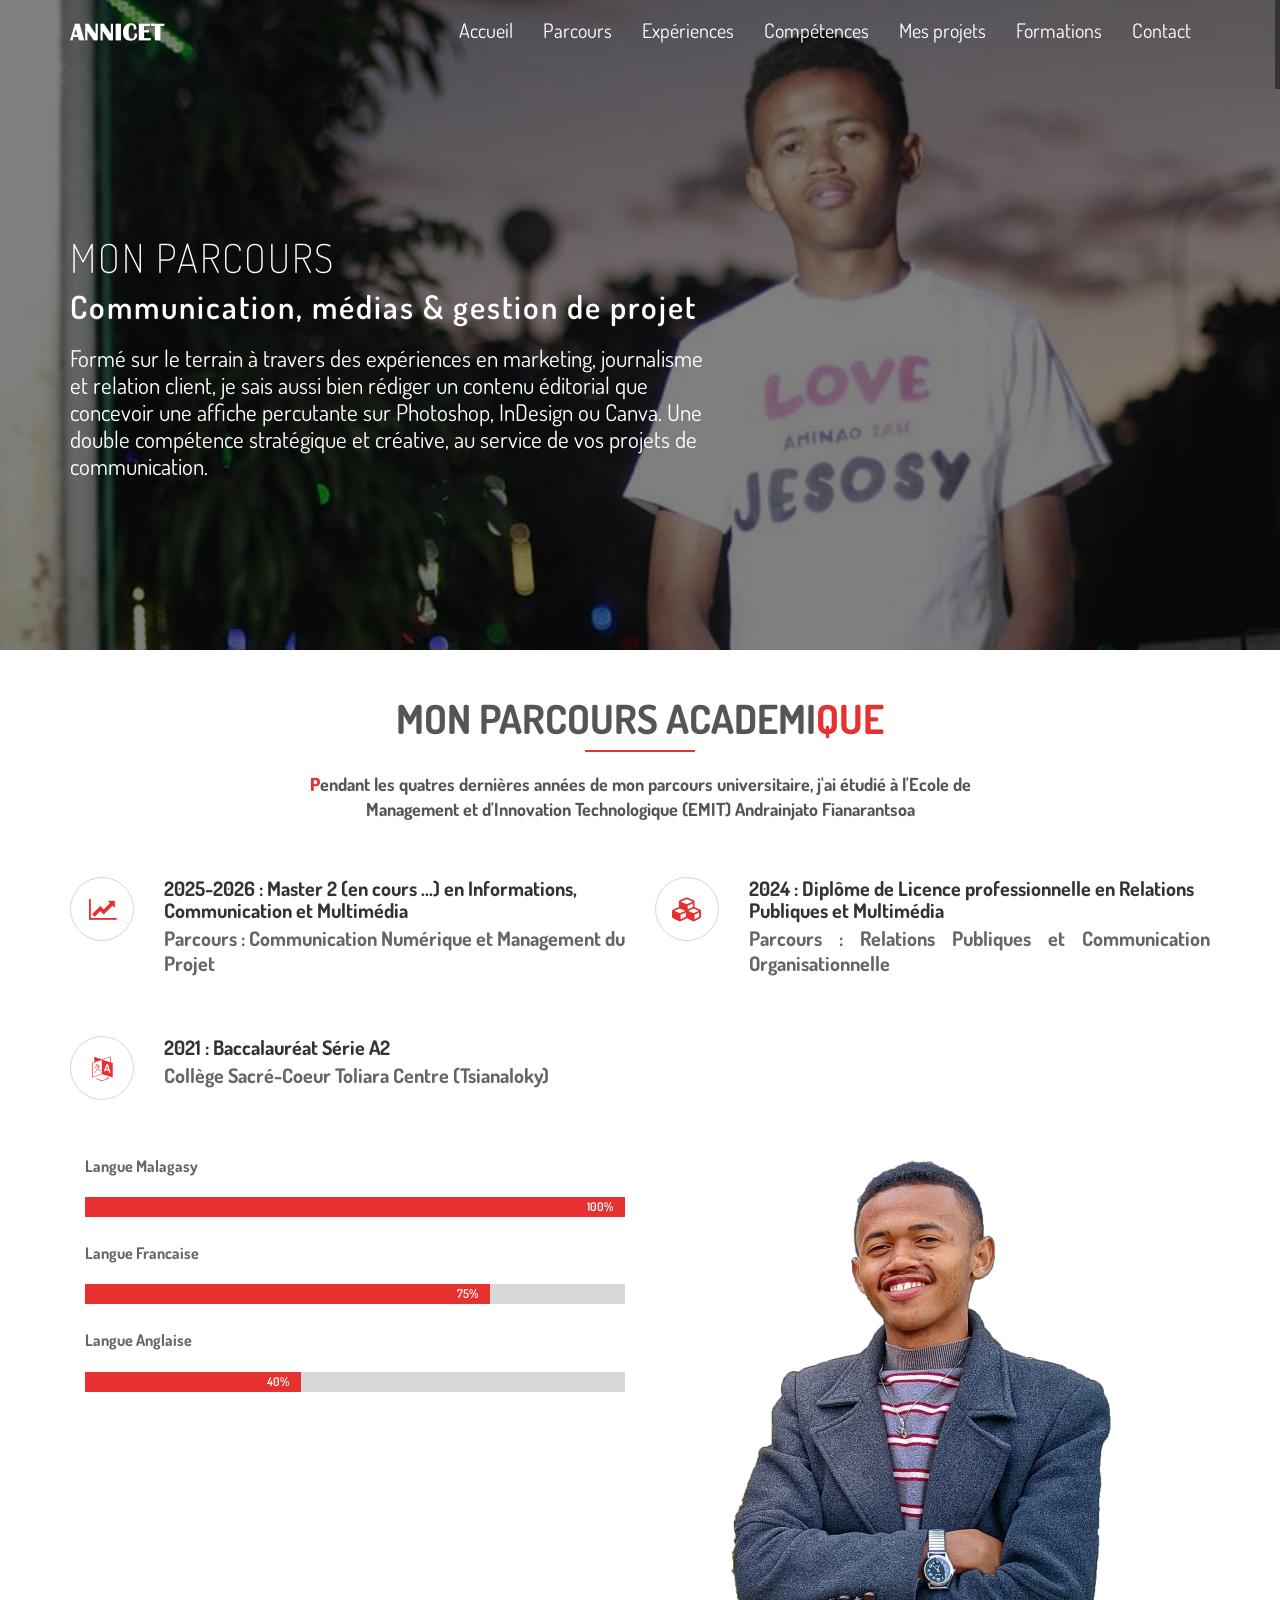
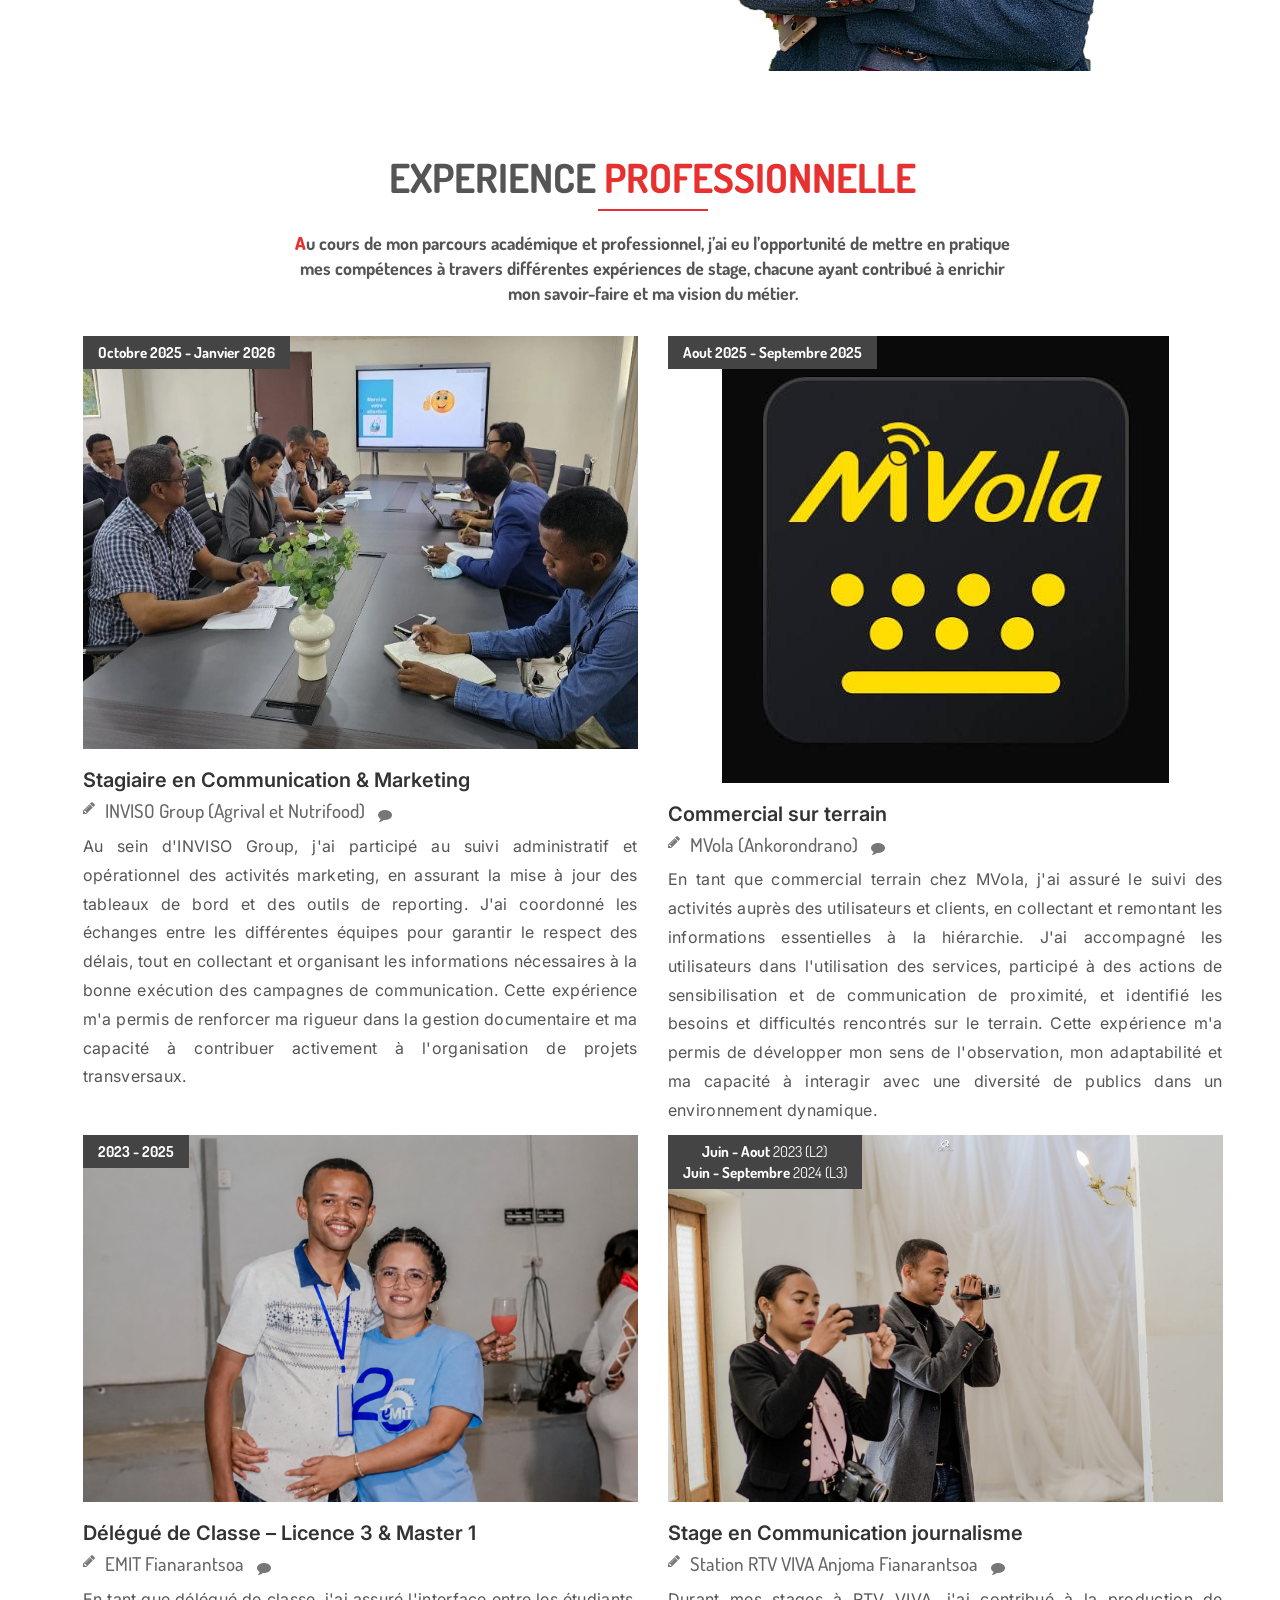
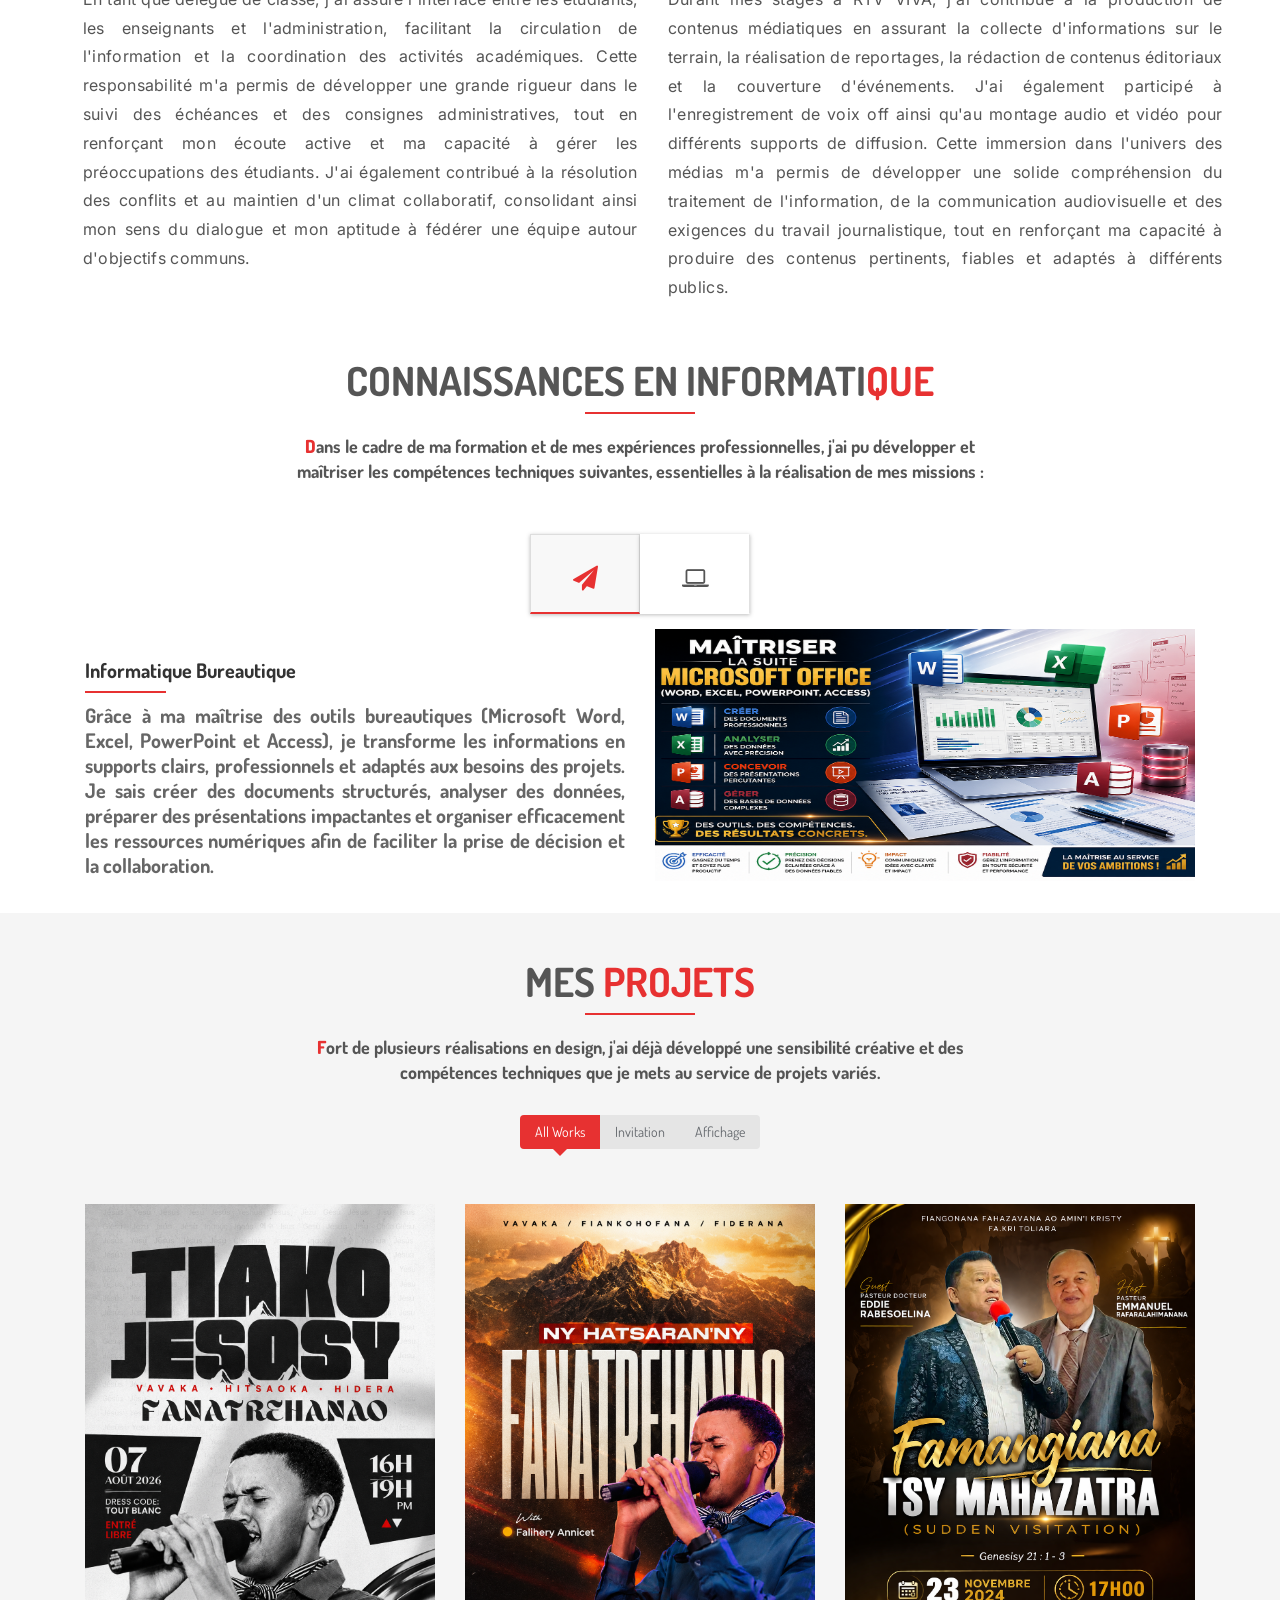
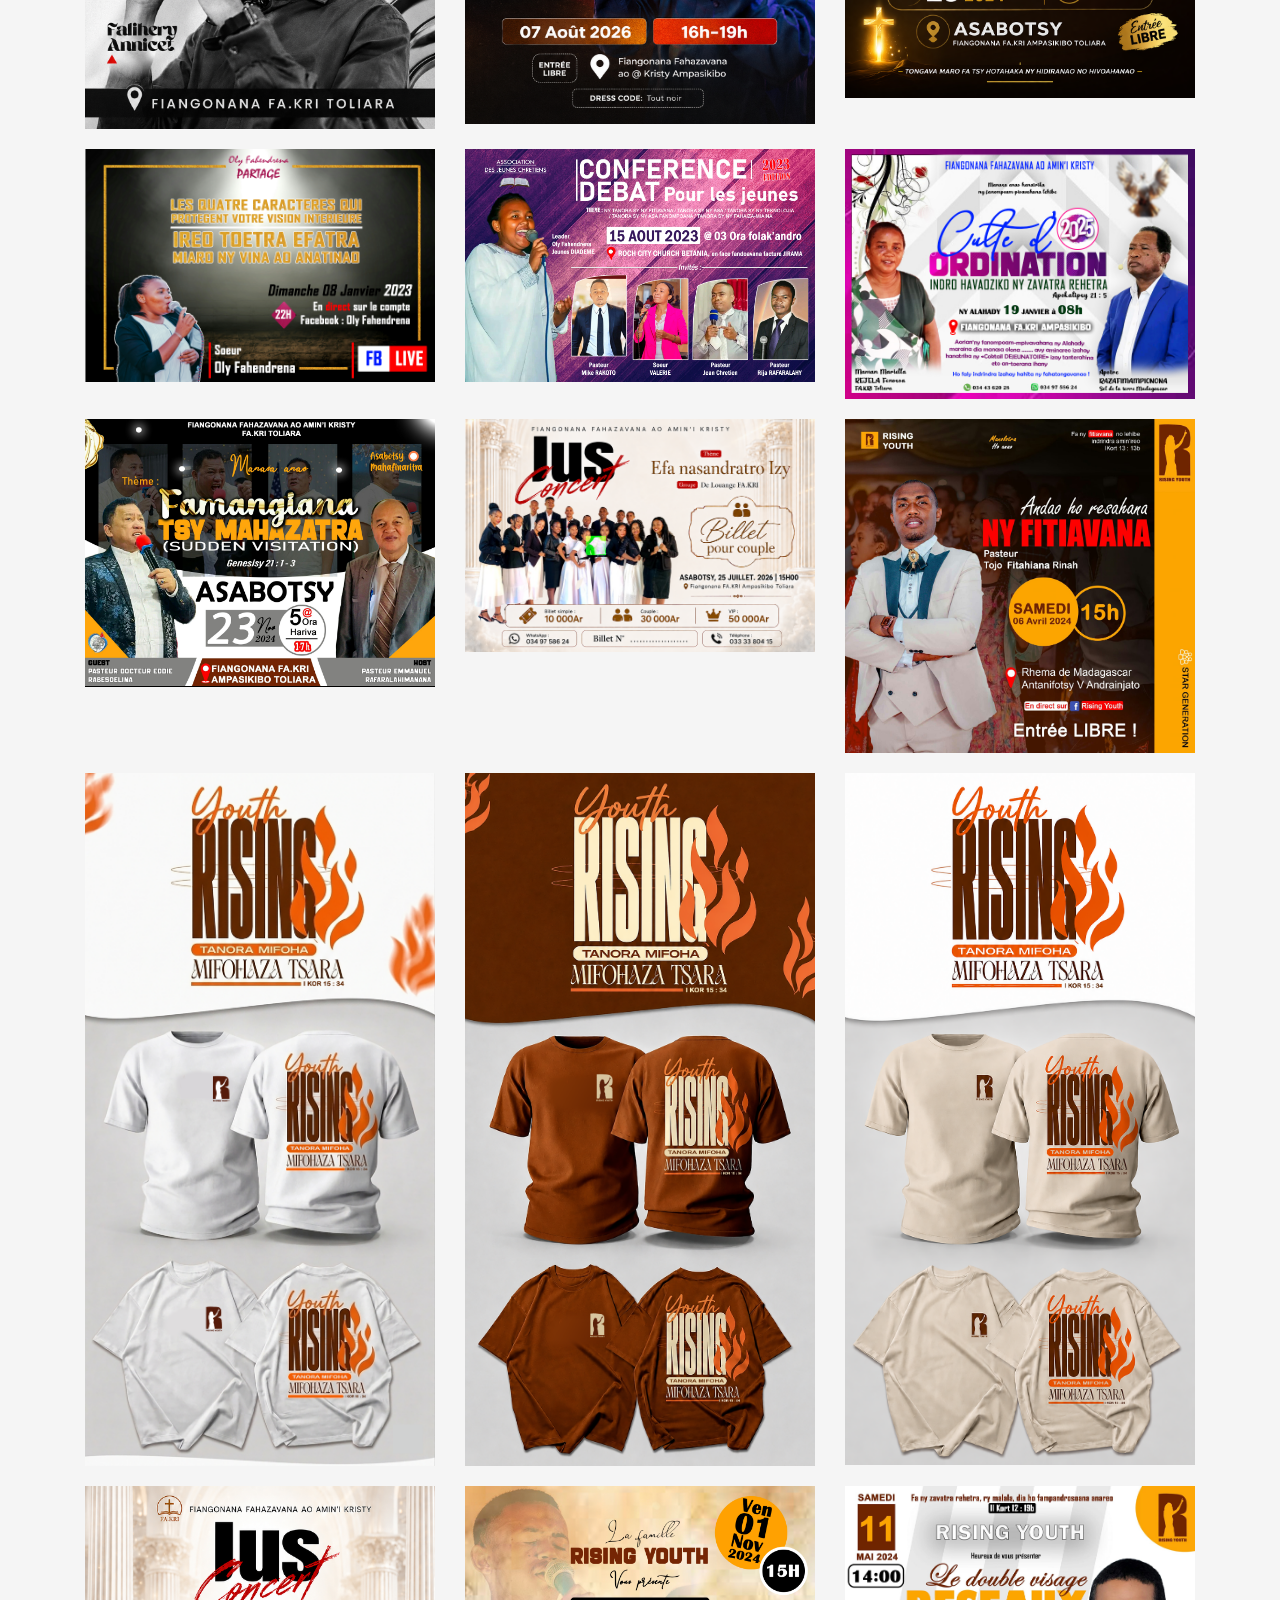
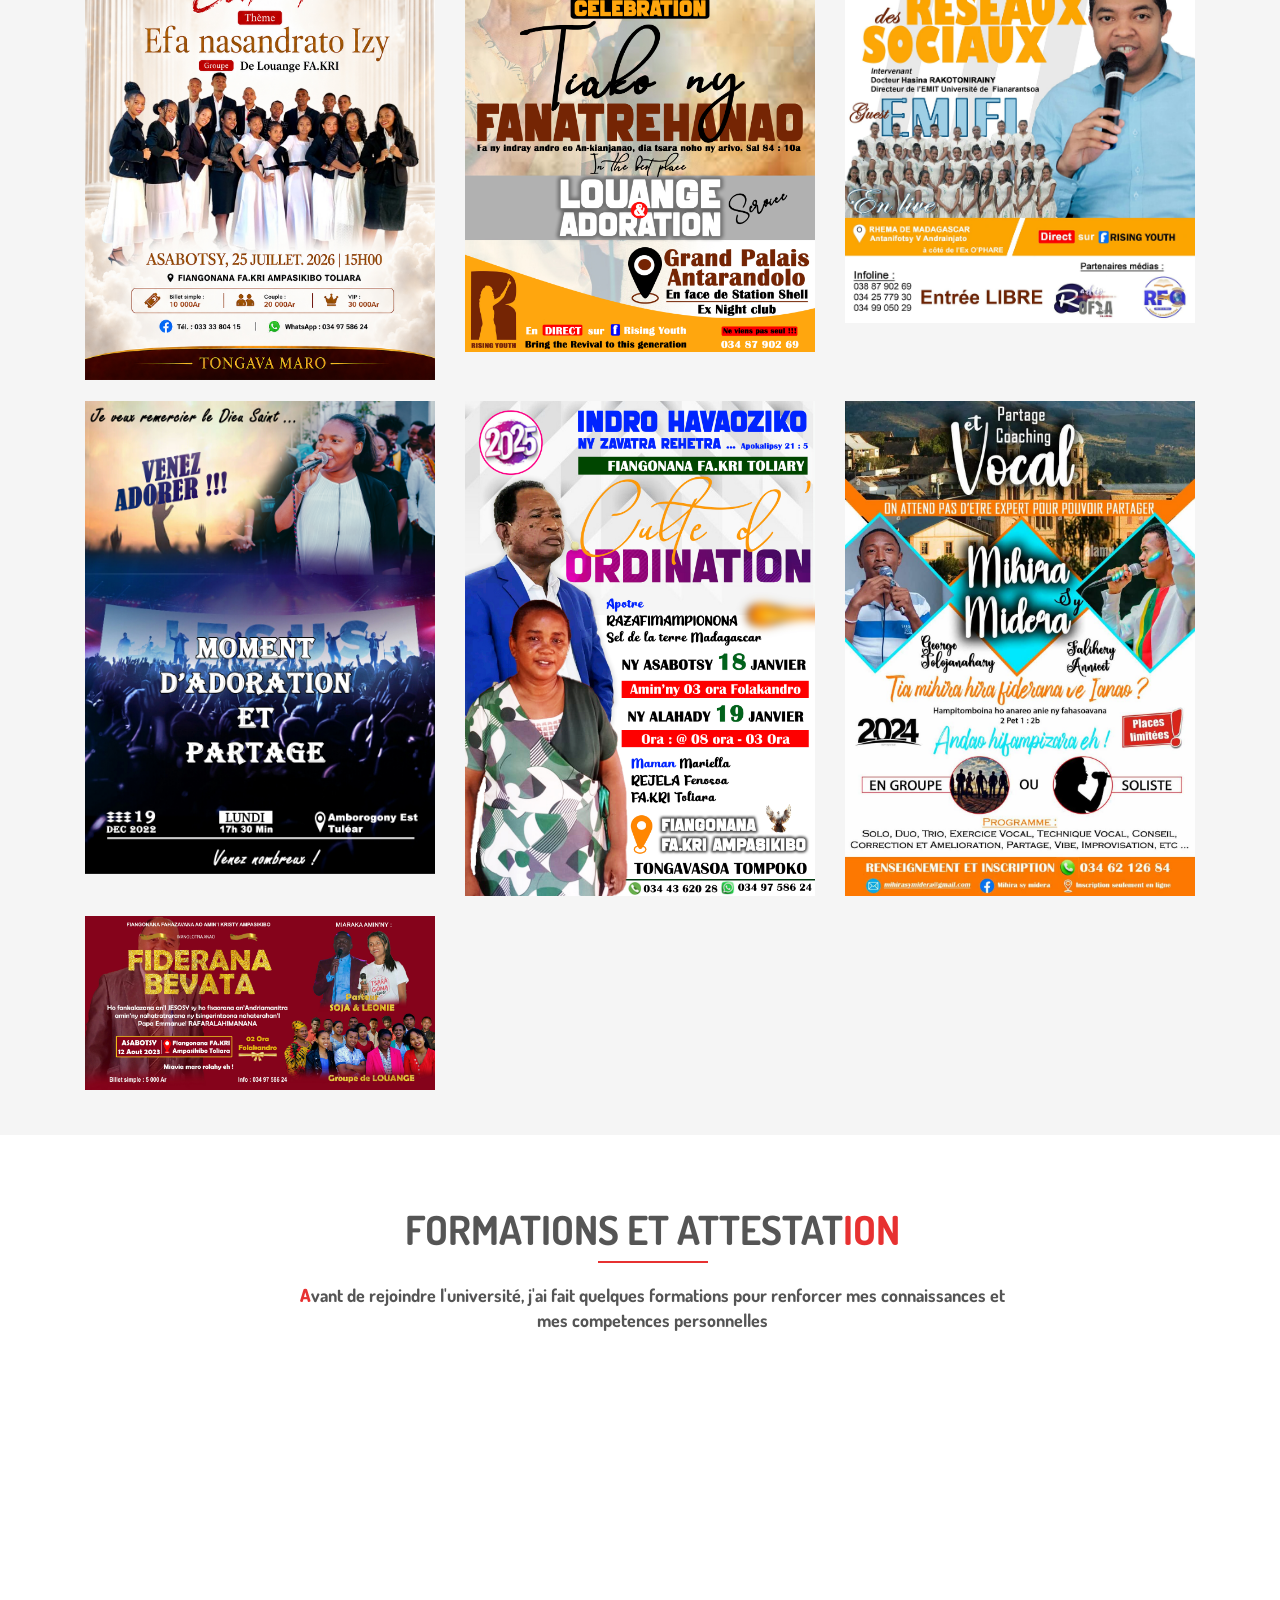
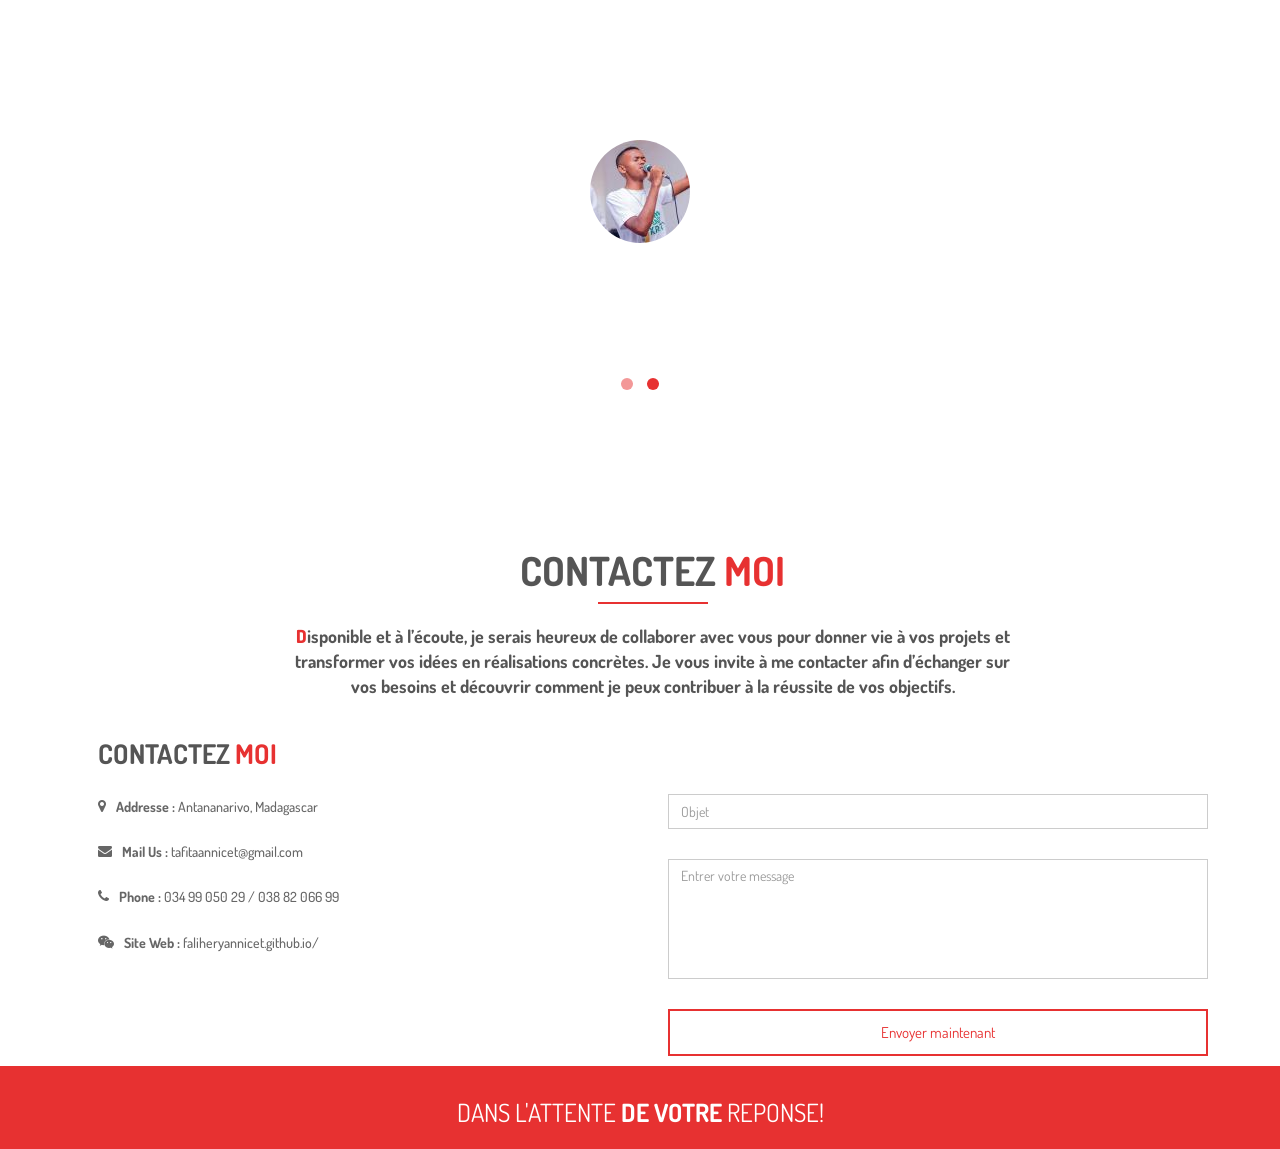
==== index.html @ 7a11dceb "Mise à jour du portfolio" ====
<!DOCTYPE html>
<!--
	Cosmix by TEMPLATE STOCK
	templatestock.co @templatestock
	Released for free under the Creative Commons Attribution 3.0 license (templated.co/license)
-->

<html lang="en">
<head>
<meta charset="utf-8">
<meta name="viewport" content="width=device-width, initial-scale=1.0">
<meta name="description" content="Portfolio officiel de Falihery Annicet, spécialiste en Communication Numérique, Relations Publiques et Management de Projet à Madagascar.">
<meta name="author" content="Falihery Annicet">
<title>Falihery Annicet | Communication Numérique, Relations Publiques & Management de Projet</title>
<!--Bootstrap-->
<link rel="stylesheet" type="text/css" href="css/bootstrap.css">
<!--Stylesheets-->

<link href="https://fonts.googleapis.com/css2?family=Dosis:wght@200..800&display=swap" rel="stylesheet">
<link href="https://fonts.googleapis.com/css2?family=Inter:wght@300;400;500;600;700&display=swap" rel="stylesheet">
<link rel="stylesheet" type="text/css" href="css/style.css">
<!--Responsive-->
<link rel="stylesheet" type="text/css" href="css/responsive.css">
<!--Animation-->
<link rel="stylesheet" type="text/css" href="css/animate.css">
<!--Prettyphoto-->
<link rel="stylesheet" type="text/css" href="css/prettyPhoto.css">
<!--Font-Awesome-->
<link rel="stylesheet" type="text/css" href="css/font-awesome.css">
<!--Owl-Slider-->
<link rel="stylesheet" type="text/css" href="css/owl.carousel.css">
<link rel="stylesheet" type="text/css" href="css/owl.theme.css">
<link rel="stylesheet" type="text/css" href="css/owl.transitions.css">
<!--[if lt IE 9]>
    <script src="js/html5shiv.js"></script>
    <script src="js/respond.min.js"></script>
  [endif]-->
</head>
<body data-spy="scroll" data-target=".navbar-default" data-offset="100">

<!--Preloader-->
<div id="preloader">
  <div id="pre-status">
    <div class="preload-placeholder"></div>
  </div>
</div>
<!--Navigation-->
<header id="menu">
  <div class="navbar navbar-default navbar-fixed-top">
    <div class="container">
      <div class="container-fluid">
        <!-- Brand and toggle get grouped for better mobile display -->
        <div class="navbar-header">
          <button type="button" class="navbar-toggle collapsed" data-toggle="collapse" data-target="#bs-example-navbar-collapse-1" aria-expanded="false"> <span class="sr-only">Toggle navigation</span> <span class="icon-bar"></span> <span class="icon-bar"></span> <span class="icon-bar"></span> </button>
          <a class="navbar-brand" href="#menu"><img src="images/Logo/3.png" alt="Logo de Falihery Annicet"></a> </div>
        <!-- Collect the nav links, forms, and other content for toggling -->
        <div class="collapse navbar-collapse" id="bs-example-navbar-collapse-1">
          <ul class="nav navbar-nav">
            <li class="active"><a class="scroll" href="#menu">Accueil</a></li>
            <li><a class="scroll" href="#service">Parcours</a></li>
            <li><a class="scroll" href="#blog">Expériences</a></li>
            <li><a class="scroll" href="#features">Compétences</a></li>
            <li><a class="scroll" href="#portfolio">Mes projets</a></li>
            <li><a class="scroll" href="#pricing">Formations</a></li>
            <li><a class="scroll" href="#contact">Contact</a></li>
          </ul>
        </div>
        <!-- /.navbar-collapse -->
      </div>
      <!-- /.container-fluid -->
    </div>
  </div>
</header>

<main id="main-content">

<!--Slider-Start-->
<section id="slider">
  <div id="home-carousel" class="carousel slide" data-ride="carousel">
    <div class="carousel-inner">
      <div class="item active" style="background-image:url(images/Slider/09.png)">
        <div class="carousel-caption container">
          <div class="row">
            <div class="col-md-7 col-sm-12 col-xs-12">
              <h1>Content de vous recevoir</h1>
              <h2>FALIHERY Annicet</h2>
              <p>Je suis Falihery Annicet, spécialiste en Communication Numérique et Management de Projet. Je conçois des stratégies digitales, pilote des projets et développe des solutions de communication adaptées aux enjeux des organisations. Grâce à ma formation en Relations Publiques et Communication Organisationnelle, je combine vision stratégique, créativité et maîtrise des outils numériques pour accompagner le développement, la visibilité et la performance des entreprises.</p>
            </div>
          </div>
        </div>
      </div>
      <div class="item" style="background:url(images/Slider/40.jpeg) center top/cover no-repeat">
        <div class="carousel-caption container">
          <div class="row">
            <div class="col-md-7 col-sm-12 col-xs-12">
              <h1>Mon parcours</h1>
              <h2 style="font-size: 32px;">Communication, médias & gestion de projet</h2>
              <p>Formé sur le terrain à travers des expériences en marketing, journalisme et relation client, je sais aussi bien rédiger un contenu éditorial que concevoir une affiche percutante sur Photoshop, InDesign ou Canva. Une double compétence stratégique et créative, au service de vos projets de communication.</p>
            </div>
          </div>
        </div>
      </div>
      <div class="item" style="background-image:url(images/Slider/30.png)">
        <div class="carousel-caption container">
          <div class="row">
             <div class="col-md-7 col-sm-12 col-xs-12">
              <h1>Allons plus loin</h1>
              <h2 style="font-size: 32px;">Contactez-moi</h2>
              <p>Curieux, motivé et toujours en apprentissage, je continue à enrichir mes compétences à travers chaque expérience académique et professionnelle. Découvrez mon parcours, mes projets et mes réalisations, et n'hésitez pas à me contacter pour échanger.</p>
            </div>
          </div>
        </div>
      </div>
      <a class="home-carousel-left" href="#home-carousel" data-slide="prev"><i class="fa fa-angle-left"></i></a> <a class="home-carousel-right" href="#home-carousel" data-slide="next"><i class="fa fa-angle-right"></i></a> </div>
  </div>
  <!--/#home-carousel-->
</section>
<!--Service-Section-Start-->
<section id="service">
  <div class="container">
    <div class="col-md-8 col-md-offset-2">
      <div class="heading">
        <h2>MON PARCOURS ACADEMI<span>QUE</span></h2>
        <div class="line"></div>
        <p><span><strong>P</strong></span>endant les quatres dernières années de mon parcours universitaire, j'ai étudié à l'Ecole de Management et d'Innovation Technologique (EMIT) Andrainjato Fianarantsoa</p>
      </div>
    </div>
    <div class="row">
      <div class="features-sec">
        <div class="col-md-6 col-sm-6 col-xs-6 wow fadeInUp" data-wow-duration="300ms" data-wow-delay="0ms">
          <div class="media service-box">
            <div class="pull-left"> <i class="fa fa-line-chart"></i> </div>
            <div class="media-body">
              <h5 class="media-heading">2025-2026 : Master 2 (en cours ...) en Informations, Communication et Multimédia</h5>
              <p>Parcours : Communication Numérique et Management du Projet</p>
            </div>
          </div>
        </div>
        <!--/.col-md-4-->
        <div class="col-md-6 col-sm-6 col-xs-6 wow fadeInUp" data-wow-duration="300ms" data-wow-delay="100ms">
          <div class="media service-box">
            <div class="pull-left"> <i class="fa fa-cubes"></i> </div>
            <div class="media-body">
              <h5 class="media-heading">2024 : Diplôme de Licence professionnelle en Relations Publiques et Multimédia</h5>
              <p>Parcours : Relations Publiques et Communication Organisationnelle</p>
            </div>
          </div>
        </div>
        <!--/.col-md-4-->
        <div class="col-md-6 col-sm-6 col-xs-6 wow fadeInUp" data-wow-duration="300ms" data-wow-delay="400ms">
          <div class="media service-box">
            <div class="pull-left"> <i class="fa fa-language"></i> </div>
            <div class="media-body">
              <h5 class="media-heading">2021 : Baccalauréat Série A2</h5>
              <p>Collège Sacré-Coeur Toliara Centre (Tsianaloky)</p>
            </div>
          </div>
        </div>
        <!--/.col-md-4-->
      </div>
    </div>
    <div class="experience">
      <div class="col-sm-6 col-xs-6">
        <div class="our-skills wow fadeInLeft" data-wow-duration="1000ms" data-wow-delay="300ms">
          <div class="single-skill wow fadeInLeft" data-wow-duration="1000ms" data-wow-delay="300ms">
            <p class="lead">Langue Malagasy</p>
            <div class="progress">
              <div class="progress-bar six-sec-ease-in-out" role="progressbar" aria-valuenow="0" aria-valuemin="0" aria-valuemax="100" style="width: 100%;"> 100% </div>
            </div>
          </div>
          <div class="single-skill wow fadeInLeft" data-wow-duration="1000ms" data-wow-delay="400ms">
            <p class="lead">Langue Francaise</p>
            <div class="progress">
              <div class="progress-bar six-sec-ease-in-out" role="progressbar" aria-valuenow="0" aria-valuemin="0" aria-valuemax="75" style="width: 75%;"> 75% </div>
            </div>
          </div>
          <div class="single-skill wow fadeInLeft" data-wow-duration="1000ms" data-wow-delay="500ms">
            <p class="lead">Langue Anglaise</p>
            <div class="progress">
              <div class="progress-bar progress-bar-primary six-sec-ease-in-out" role="progressbar" aria-valuenow="0" aria-valuemin="100" aria-valuemax="40" style="width: 40%;"> 40% </div>
            </div>
          </div>
        </div>
      </div>
      <div class="col-sm-6 wow fadeInUp" data-wow-duration="1000ms" data-wow-delay="600ms"> <img src="images/Service/23c.png" class="img-responsive" alt=""> </div>
    </div>
  </div>
</section>

<section id="blog">
  <div class="container">
    <div class="col-md-8 col-md-offset-2">
      <div class="heading">
        <h2>EXPERIENCE <span>PROFESSIONNELLE</span></h2>
        <div class="line"></div>
        <p><span><strong>A</strong></span>u cours de mon parcours académique et professionnel, j’ai eu l’opportunité de mettre en pratique mes compétences à travers différentes expériences de stage, chacune ayant contribué à enrichir mon savoir-faire et ma vision du métier.</p>
      </div>
    </div>
    <div class="row">
      <!-- Paire 1 -->
      <div class="col-md-6 blog-sec">
        <div class="blog-info">
          <img src="images/Blog/2.jpg" class="img-responsive" alt="" height="585">
          <div class="data-meta">
            <strong>Octobre 2025 - </strong>
            <strong>Janvier 2026</strong>
          </div>
          <a href="#"><h5>Stagiaire en Communication & Marketing</h5></a>
          <ul class="blog-icon">
            <li><i class="fa fa-pencil"></i><a href="#"><h6>INVISO Group (Agrival et Nutrifood)</h6></a></li>
            <li class="comment"><i class="fa fa-comment"></i><a href="#"></a></li>
          </ul>
          <p>Au sein d'INVISO Group, j'ai participé au suivi administratif et opérationnel des activités marketing, en assurant la mise à jour des tableaux de bord et des outils de reporting. J'ai coordonné les échanges entre les différentes équipes pour garantir le respect des délais, tout en collectant et organisant les informations nécessaires à la bonne exécution des campagnes de communication. Cette expérience m'a permis de renforcer ma rigueur dans la gestion documentaire et ma capacité à contribuer activement à l'organisation de projets transversaux.</p>
        </div>
      </div>
      
      <div class="col-md-6 blog-sec">
        <div class="blog-info">
          <img src="images/Blog/6.jpg" class="img-responsive" alt="">
          <div class="data-meta">
            <strong>Aout 2025 - </strong>
            <strong>Septembre 2025</strong>
          </div>
          <a href="#"><h5>Commercial sur terrain</h5></a>
          <ul class="blog-icon">
            <li><i class="fa fa-pencil"></i><a href="#"><h6>MVola (Ankorondrano)</h6></a></li>
            <li class="comment"><i class="fa fa-comment"></i><a href="#"></a></li>
          </ul>
          <p>En tant que commercial terrain chez MVola, j'ai assuré le suivi des activités auprès des utilisateurs et clients, en collectant et remontant les informations essentielles à la hiérarchie. J'ai accompagné les utilisateurs dans l'utilisation des services, participé à des actions de sensibilisation et de communication de proximité, et identifié les besoins et difficultés rencontrés sur le terrain. Cette expérience m'a permis de développer mon sens de l'observation, mon adaptabilité et ma capacité à interagir avec une diversité de publics dans un environnement dynamique.</p>
        </div>
      </div>
    </div>

    <div class="row">
      <!-- Paire 2 -->
      <div class="col-md-6 blog-sec">
        <div class="blog-info">
          <img src="images/Blog/5.png" class="img-responsive" alt="">
          <div class="data-meta">
            <strong>2023 - </strong>
            <strong>2025</strong>
          </div>
          <a href="#"><h5>Délégué de Classe – Licence 3 & Master 1</h5></a>
          <ul class="blog-icon">
            <li><i class="fa fa-pencil"></i><a href="#"><h6>EMIT Fianarantsoa</h6></a></li>
            <li class="comment"><i class="fa fa-comment"></i><a href="#"></a></li>
          </ul>
          <p>En tant que délégué de classe, j'ai assuré l'interface entre les étudiants, les enseignants et l'administration, facilitant la circulation de l'information et la coordination des activités académiques. Cette responsabilité m'a permis de développer une grande rigueur dans le suivi des échéances et des consignes administratives, tout en renforçant mon écoute active et ma capacité à gérer les préoccupations des étudiants. J'ai également contribué à la résolution des conflits et au maintien d'un climat collaboratif, consolidant ainsi mon sens du dialogue et mon aptitude à fédérer une équipe autour d'objectifs communs.</p>
        </div>
      </div>
      
      <div class="col-md-6 blog-sec">
        <div class="blog-info">
          <img src="images/Blog/4.jpg" class="img-responsive" alt="">
          <div class="data-meta">
            <strong>Juin - </strong>
            <strong>Aout</strong> 2023 (L2)<br>
            <strong>Juin - </strong>
            <strong>Septembre</strong> 2024 (L3)
          </div>
          <a href="#"><h5>Stage en Communication journalisme</h5></a>
          <ul class="blog-icon">
            <li><i class="fa fa-pencil"></i><a href="#"><h6>Station RTV VIVA Anjoma Fianarantsoa</h6></a></li>
            <li class="comment"><i class="fa fa-comment"></i><a href="#"></a></li>
          </ul>
          <p>Durant mes stages à RTV VIVA, j'ai contribué à la production de contenus médiatiques en assurant la collecte d'informations sur le terrain, la réalisation de reportages, la rédaction de contenus éditoriaux et la couverture d'événements. J'ai également participé à l'enregistrement de voix off ainsi qu'au montage audio et vidéo pour différents supports de diffusion.

Cette immersion dans l'univers des médias m'a permis de développer une solide compréhension du traitement de l'information, de la communication audiovisuelle et des exigences du travail journalistique, tout en renforçant ma capacité à produire des contenus pertinents, fiables et adaptés à différents publics.</p>
        </div>
      </div>
    </div>
  </div>
</section>
<!--Features-Section-Start-->
<section id="features">
  <div class="container">
    <div class="col-md-8 col-md-offset-2">
      <div class="heading">
        <h2>CONNAISSANCES EN INFORMATI<span>QUE</span></h2>
        <div class="line"></div>
        <p><span><strong>D</strong></span>ans le cadre de ma formation et de mes expériences professionnelles, j'ai pu développer et maîtriser les compétences techniques suivantes, essentielles à la réalisation de mes missions :</p>
      </div>
    </div>
    <ul class="nav nav-tabs" role="tablist">
      <li role="presentation" class="active"><a href="#tab-1" role="tab" data-toggle="tab"><i class="fa fa-paper-plane"></i></a></li>
      <li role="presentation"><a href="#tab-2" role="tab" data-toggle="tab"><i class="fa fa-laptop"></i></a></li>
    </ul>
    <div class="tab-content">
      <div role="tabpanel" class="tab-pane fade in active feat-sec" id="tab-1">
        <div class="col-md-6 tab">
          <h5>Informatique Bureautique</h5>
          <div class="line"></div>
          <div class="clearfix"></div>
          <p class="feat-sec">Grâce à ma maîtrise des outils bureautiques (Microsoft Word, Excel, PowerPoint et Access), je transforme les informations en supports clairs, professionnels et adaptés aux besoins des projets. Je sais créer des documents structurés, analyser des données, préparer des présentations impactantes et organiser efficacement les ressources numériques afin de faciliter la prise de décision et la collaboration.<br>
          </p>
        </div>
        <div class="col-md-6 "><img src="images/Features/3.png" class="img-responsive" alt=""></div>
      </div>
      <div role="tabpanel" class="tab-pane fade feat-sec" id="tab-2">
        <div class="col-md-6 tab">
          <h5>Design Graphique</h5>
          <div class="line"></div>
          <div class="clearfix"></div>
          <p class="feat-sec">Passionné par la création visuelle, je développe des designs modernes et cohérents pour valoriser les projets et les marques. Grâce à mes compétences sur Photoshop, InDesign et Canva, je réalise des supports graphiques adaptés au digital et à la communication professionnelle, en alliant créativité, précision et efficacité.<br>
          </p>
        </div>
        <div class="col-md-6 "><img src="images/Features/5.png" class="img-responsive" alt=""></div>
      </div>
    </div>
  </div>
</section>
<!--Portfolio-Section-Start-->
<section id="portfolio">
  <div class="container">
    <div class="col-md-8 col-md-offset-2">
      <div class="heading">
        <h2>Mes <span>Projets</span></h2>
        <div class="line"></div>
        <p><span><strong>F</strong></span>ort de plusieurs réalisations en design, j'ai déjà développé une sensibilité créative et des compétences techniques que je mets au service de projets variés.</p>
      </div>
    </div>
    <div class="text-center">
      <ul class="portfolio-filter">
        <li><a class="active" href="#" data-filter="">All Works</a></li>
        <li><a href="#" data-filter=".corporate">Invitation</a></li>
        <li><a href="#" data-filter=".portfolio">Affichage</a></li>
      </ul>
      <!--/#portfolio-filter-->
    </div>
    <div class="portfolio-items">
      <div class="col-md-4 col-sm-6 col-xs-12 portfolio-item">
        <div class="portfolio-item-inner"> <img class="img-responsive" src="images/Portfolio/27.png" alt="">
          <div class="portfolio-info"> <a class="preview" href="images/Portfolio/27.png" data-rel="prettyPhoto"><i class="fa fa-eye"></i></a>
            <h6>Voir</h6>
          </div>
        </div>
      </div>
      <!--/.portfolio-item-->
      <div class="col-md-4 col-sm-6 col-xs-12 portfolio-item corporate portfolio">
        <div class="portfolio-item-inner"> <img class="img-responsive" src="images/Portfolio/28.png" alt="">
          <div class="portfolio-info"> <a class="preview" href="images/Portfolio/28.png" data-rel="prettyPhoto"><i class="fa fa-eye"></i></a>
            <h6>Voir</h6>
          </div>
        </div>
      </div>
      <!--/.portfolio-item-->
      <div class="col-md-4 col-sm-6 col-xs-12 portfolio-item creative">
        <div class="portfolio-item-inner"> <img class="img-responsive" src="images/Portfolio/18.png" alt="">
          <div class="portfolio-info"> <a class="preview" href="images/Portfolio/18.png" data-rel="prettyPhoto"><i class="fa fa-eye"></i></a>
            <h6>Voir</h6>
          </div>
        </div>
      </div>
      <!--/.portfolio-item-->
      <div class="col-md-4 col-sm-6 col-xs-12 portfolio-item corporate">
        <div class="portfolio-item-inner"> <img class="img-responsive" src="images/Portfolio/17.jpg" alt="">
          <div class="portfolio-info"> <a class="preview" href="images/Portfolio/17.jpg" data-rel="prettyPhoto"><i class="fa fa-eye"></i></a>
            <h6>Voir</h6>
          </div>
        </div>
      </div>
      <!--/.portfolio-item-->
      <div class="col-md-4 col-sm-6 col-xs-12 portfolio-item creative portfolio">
        <div class="portfolio-item-inner"> <img class="img-responsive" src="images/Portfolio/20.jpg" alt="">
          <div class="portfolio-info"> <a class="preview" href="images/Portfolio/20.jpg" data-rel="prettyPhoto"><i class="fa fa-eye"></i></a>
            <h6>Voir</h6>
          </div>
        </div>
      </div>
      <!--/.portfolio-item-->
      <div class="col-md-4 col-sm-6 col-xs-12 portfolio-item corporate">
        <div class="portfolio-item-inner"> <img class="img-responsive" src="images/Portfolio/15.jpg" alt="">
          <div class="portfolio-info"> <a class="preview" href="images/Portfolio/15.jpg" data-rel="prettyPhoto"><i class="fa fa-eye"></i></a>
            <h6>Voir</h6>
          </div>
        </div>
      </div>
      <!-- Nouveau Projet 19 -->
<div class="col-md-4 col-sm-6 col-xs-12 portfolio-item corporate">
  <div class="portfolio-item-inner">
    <img class="img-responsive" src="images/Portfolio/19.jpg" alt="">
    <div class="portfolio-info">
      <a class="preview" href="images/Portfolio/19.jpg" data-rel="prettyPhoto"><i class="fa fa-eye"></i></a>
      <h6>Voir</h6>
    </div>
  </div>
</div>
<!-- Nouveau Projet 22 -->
<div class="col-md-4 col-sm-6 col-xs-12 portfolio-item corporate">
  <div class="portfolio-item-inner">
    <img class="img-responsive" src="images/Portfolio/22.png" alt="">
    <div class="portfolio-info">
      <a class="preview" href="images/Portfolio/22.png" data-rel="prettyPhoto"><i class="fa fa-eye"></i></a>
      <h6>Voir</h6>
    </div>
  </div>
</div>
      <div class="col-md-4 col-sm-6 col-xs-12 portfolio-item corporate">
        <div class="portfolio-item-inner"> <img class="img-responsive" src="images/Portfolio/12.jpg" alt="">
          <div class="portfolio-info"> <a class="preview" href="images/Portfolio/12.jpg" data-rel="prettyPhoto"><i class="fa fa-eye"></i></a>
            <h6>Voir</h6>
          </div>
        </div>
      </div>
      
      <!-- Nouveau Projet 23 -->
<div class="col-md-4 col-sm-6 col-xs-12 portfolio-item corporate">
  <div class="portfolio-item-inner">
    <img class="img-responsive" src="images/Portfolio/23.png" alt="">
    <div class="portfolio-info">
      <a class="preview" href="images/Portfolio/23.png" data-rel="prettyPhoto"><i class="fa fa-eye"></i></a>
      <h6>Voir</h6>
    </div>
  </div>
</div>

<!-- Nouveau Projet 24 -->
<div class="col-md-4 col-sm-6 col-xs-12 portfolio-item corporate">
  <div class="portfolio-item-inner">
    <img class="img-responsive" src="images/Portfolio/24.png" alt="">
    <div class="portfolio-info">
      <a class="preview" href="images/Portfolio/24.png" data-rel="prettyPhoto"><i class="fa fa-eye"></i></a>
      <h6>Voir</h6>
    </div>
  </div>
</div>

<!-- Nouveau Projet 25 -->
<div class="col-md-4 col-sm-6 col-xs-12 portfolio-item corporate">
  <div class="portfolio-item-inner">
    <img class="img-responsive" src="images/Portfolio/25.png" alt="">
    <div class="portfolio-info">
      <a class="preview" href="images/Portfolio/25.png" data-rel="prettyPhoto"><i class="fa fa-eye"></i></a>
      <h6>Voir</h6>
    </div>
  </div>
</div>
      <!-- Nouveau Projet 21 -->
<div class="col-md-4 col-sm-6 col-xs-12 portfolio-item corporate">
  <div class="portfolio-item-inner">
    <img class="img-responsive" src="images/Portfolio/21.jpg" alt="">
    <div class="portfolio-info">
      <a class="preview" href="images/Portfolio/21.jpg" data-rel="prettyPhoto"><i class="fa fa-eye"></i></a>
      <h6>Voir</h6>
    </div>
  </div>
</div>

<!-- Nouveau Projet 26 -->
<div class="col-md-4 col-sm-6 col-xs-12 portfolio-item corporate">
  <div class="portfolio-item-inner">
    <img class="img-responsive" src="images/Portfolio/26.jpg" alt="">
    <div class="portfolio-info">
      <a class="preview" href="images/Portfolio/26.jpg" data-rel="prettyPhoto"><i class="fa fa-eye"></i></a>
      <h6>Voir</h6>
    </div>
  </div>
</div>

<!-- Nouveau Projet 13 -->
<div class="col-md-4 col-sm-6 col-xs-12 portfolio-item corporate">
  <div class="portfolio-item-inner">
    <img class="img-responsive" src="images/Portfolio/13.jpg" alt="">
    <div class="portfolio-info">
      <a class="preview" href="images/Portfolio/13.jpg" data-rel="prettyPhoto"><i class="fa fa-eye"></i></a>
      <h6>Voir</h6>
    </div>
  </div>
</div>

<!-- Nouveau Projet 11 -->
<div class="col-md-4 col-sm-6 col-xs-12 portfolio-item corporate">
  <div class="portfolio-item-inner">
    <img class="img-responsive" src="images/Portfolio/11.jpg" alt="">
    <div class="portfolio-info">
      <a class="preview" href="images/Portfolio/11.jpg" data-rel="prettyPhoto"><i class="fa fa-eye"></i></a>
      <h6>Voir</h6>
    </div>
  </div>
</div>

<!-- Nouveau Projet 16 -->
<div class="col-md-4 col-sm-6 col-xs-12 portfolio-item corporate">
  <div class="portfolio-item-inner">
    <img class="img-responsive" src="images/Portfolio/16.jpg" alt="">
    <div class="portfolio-info">
      <a class="preview" href="images/Portfolio/16.jpg" data-rel="prettyPhoto"><i class="fa fa-eye"></i></a>
      <h6>Voir</h6>
    </div>
  </div>
</div>

<!-- Nouveau Projet 29 -->
<div class="col-md-4 col-sm-6 col-xs-12 portfolio-item corporate">
  <div class="portfolio-item-inner">
    <img class="img-responsive" src="images/Portfolio/29.jpeg" alt="">
    <div class="portfolio-info">
      <a class="preview" href="images/Portfolio/29.jpeg" data-rel="prettyPhoto"><i class="fa fa-eye"></i></a>
      <h6>Voir</h6>
    </div>
  </div>
</div>

<!-- Nouveau Projet 14 -->
<div class="col-md-4 col-sm-6 col-xs-12 portfolio-item corporate">
  <div class="portfolio-item-inner">
    <img class="img-responsive" src="images/Portfolio/14.jpg" alt="">
    <div class="portfolio-info">
      <a class="preview" href="images/Portfolio/14.jpg" data-rel="prettyPhoto"><i class="fa fa-eye"></i></a>
      <h6>Voir</h6>
    </div>
  </div>
</div>
      <!--/.portfolio-item-->
    </div>
  </div>
</section>
<!--Pricing-Section-Start-->
<section id="pricing">
  <div class="container">
    <div class="col-md-8 col-md-offset-2">
      <div class="heading">
        <h2>Formations et Attestat<span>ion</span></h2>
        <div class="line"></div>
        <p><span><strong>A</strong></span>vant de rejoindre l'université, j'ai fait quelques formations pour renforcer mes connaissances et mes competences personnelles</p>
      </div>
    </div>
    <div class="row">
      <div class="col-sm-6 col-md-6">
        <div class="wow zoomIn" data-wow-duration="400ms" data-wow-delay="200ms">
          <ul class="pricing">
            <li class="plan-header">
              <div class="price-duration">
                <div class="price"> 2021 </div>
                <div class="duration"> Septembre </div>
              </div>
              <div class="plan-name"> Formation Leadership Chretien et Professionnel </div>
            </li>
          </ul>
        </div>
      </div>
      <div class="col-sm-6 col-md-6">
        <div class="wow zoomIn" data-wow-duration="400ms" data-wow-delay="400ms">
          <ul class="pricing">
            <li class="plan-header">
              <div class="price-duration">
                <div class="price"> 2023 </div>
                <div class="duration"> Novembre </div>
              </div>
              <div class="plan-name"> Formation de Langue Francaise et Anglaise à l'Accumul Fianarantsoa </div>
            </li>
          </ul>
        </div>
      </div>
    </div>
  </div>
</section>
<!--Testimonials-Section-Start-->
<section id="testimonials" class="parallex">
  <div class="container">
    <div class="quote"> <i class="fa fa-quote-left"></i> </div>
    <div class="clearfix"></div>
    <div class="slider-text">
      <div id="owl-testi" class="owl-carousel owl-theme">
        <div class="item">
          <div  class="col-md-10 col-md-offset-1"> <img src="images/Testimonials/2.jpg" class="img-circle" alt="">
            <h5>  Chanter </h5>
            <h6>FALIHERY Annicet</h6>
          </div>
        </div>
        <div  class="col-md-10 col-md-offset-1"> <img src="images/Testimonials/3.jpg" class="img-circle" alt="">
          <h5> Jouer de la music </h5>
          <h6>FALIHERY Annicet</h6>
        </div>
      </div>
    </div>
  </div>
</section>
<!--Blog-Section-Start-->
<section id="contact">
  <div class="container">
    <div class="col-md-8 col-md-offset-2">
      <div class="heading">
        <h2>CONTACTEZ <span>MOI</span></h2>
        <div class="line"></div>
        <p><span><strong>D</strong></span>isponible et à l’écoute, je serais heureux de collaborer avec vous pour donner vie à vos projets et transformer vos idées en réalisations concrètes. Je vous invite à me contacter afin d’échanger sur vos besoins et découvrir comment je peux contribuer à la réussite de vos objectifs. </p>
      </div>
    </div>
    <div class="text-center">
      <div class="col-md-6 col-sm-6 contact-sec-1">
        <h4>CONTACTEZ <span>MOI</span></h4>
        <ul class="contact-form">
          <li><i class="fa fa-map-marker"></i>
            <h6><strong>Addresse : </strong> Antananarivo, Madagascar </h6>
          </li>
          <li><i class="fa fa-envelope"></i>
            <h6><strong>Mail Us : </strong> <a href="#">tafitaannicet@gmail.com</a></h6>
          </li>
          <li><i class="fa fa-phone"></i>
            <h6><strong>Phone : </strong> 034 99 050 29 / 038 82 066 99 </h6>
          </li>
          <li><i class="fa fa-wechat"></i>
            <h6><strong>Site Web : </strong> <a href="https://faliheryannicet.github.io/">faliheryannicet.github.io/</a> </h6>
          </li>
        </ul>
      </div>
      <div class="col-md-6 col-sm-6">
        <form id="main-contact-form" name="contact-form" method="post" action="#">
          <div class="row  wow fadeInDown" data-wow-duration="1000ms" data-wow-delay="300ms">
            <div class="col-sm-6">
              <div class="form-group">
                <input type="text" name="nom" class="form-control" placeholder="Nom" required="required">
              </div>
            </div>
            <div class="col-sm-6">
              <div class="form-group">
                <input type="email" name="email" class="form-control" placeholder="Adresse Email" required="required">
              </div>
            </div>
          </div>
          <div class="form-group">
            <input type="text" name="Objet" class="form-control" placeholder="Objet" required="required">
          </div>
          <div class="form-group">
            <textarea name="message" id="message" class="form-control" rows="4" placeholder="Entrer votre message" required="required"></textarea>
          </div>
          <a class="btn-send col-md-12 col-sm-12 col-xs-12" href="#">Envoyer maintenant</a>
        </form>
      </div>
    </div>
  </div>
</section>
</main>

<footer id="footer">
  <div class="bg-sec">
    <div class="container">
      <h2>DANS L'ATTENTE <strong>DE VOTRE </strong>REPONSE!</h2>
    </div>
  </div>
<!--Jquery-->
<script type="text/javascript" src="js/jquery.min.js"></script>
<!--Boostrap-Jquery-->
<script type="text/javascript" src="js/bootstrap.js"></script>
<!--Preetyphoto-Jquery-->
<script type="text/javascript" src="js/jquery.prettyPhoto.js"></script>
<!--NiceScroll-Jquery-->
<script type="text/javascript" src="js/jquery.nicescroll.js"></script>
<script type="text/javascript" src="js/waypoints.min.js"></script>
<!--Isotopes-->
<script type="text/javascript" src="js/jquery.isotope.js"></script>
<!--Wow-Jquery-->
<script type="text/javascript" src="js/wow.js"></script>
<!--Count-Jquey-->
<script type="text/javascript" src="js/jquery.countTo.js"></script>
<script type="text/javascript" src="js/jquery.inview.min.js"></script>
<!--Owl-Crousels-Jqury-->
<script type="text/javascript" src="js/owl.carousel.js"></script>
<!--Main-Scripts-->
<script type="text/javascript" src="js/script.js"></script>
</body>
</html>
---- css/style.css ----
/*
	Cosmix by TEMPLATE STOCK
	templatestock.co @templatestock
	Released for free under the Creative Commons Attribution 3.0 license (templated.co/license)
*/

* {
	margin:0 auto;
}
body {
	font-family: 'Dosis', sans-serif;
}
/*for-section-text-start-here*/
::selection {
 background: #e73131; /* WebKit/Blink Browsers */
 color:#fff;
}
::-webkit-selection {
background-color: #e73131;
color: #FFF;
}
::-ms-selection {
background-color: #e73131;
color: #FFF;
}
::-o-selection {
background-color: #e73131;
color: #FFF;
}
::-moz-selection {
background-color: #e73131;
color: #FFF;
}
/* ========================================================================
  Hover animation 
 ========================================================================== */
@-webkit-keyframes hvr-pulse {
 25% {
 -webkit-transform: scale(1.1);
 transform: scale(1.1);
}
 75% {
 -webkit-transform: scale(0.9);
 transform: scale(0.9);
}
}
@keyframes hvr-pulse {
 25% {
 -webkit-transform: scale(1.1);
 transform: scale(1.1);
}
 75% {
 -webkit-transform: scale(0.9);
 transform: scale(0.9);
}
}
.hvr-pulse {
	display: inline-block;
	vertical-align: middle;
	-webkit-transform: translateZ(0);
	transform: translateZ(0);
	box-shadow: 0 0 1px rgba(0, 0, 0, 0);
	-webkit-backface-visibility: hidden;
	backface-visibility: hidden;
	-moz-osx-font-smoothing: grayscale;
}
.hvr-pulse:hover, .hvr-pulse:focus, .hvr-pulse:active {
	-webkit-animation-name: hvr-pulse;
	animation-name: hvr-pulse;
	-webkit-animation-duration: 1s;
	animation-duration: 1s;
	-webkit-animation-timing-function: linear;
	animation-timing-function: linear;
	-webkit-animation-iteration-count: infinite;
	animation-iteration-count: infinite;
}
/* ========================================================================
  Hover End 
 ========================================================================== */
#preloader {
	background: #FFF;
	bottom: 0;
	left: 0;
	position: fixed;
	right: 0;
	top: 0;
	z-index: 9999;
}
#pre-status, .preload-placeholder {
	background-image:url(../preloader.gif);
	background-position: center;
	background-repeat: no-repeat;
	height: 296px;
	left: 38%;
	margin: -20px 0 0 -20px;
	position: absolute;
	top: 32%;
	width: 296px;
}
.preload-placeholder {
	background: none;
	left: 0;
	margin: 0;
	text-align: center;
	top: 65%;
}
.parallex {
	background-attachment:fixed;
	background-position:center;
	background-size:cover;
	background-repeat:no-repeat;
}
p {
	font-size:20px;
	color:#666;
	font-weight:bolder;
	line-height:25px;
	font-family: 'Dosis', sans-serif;
}
h1, h2, h3, h4, h5, h6, .h1, .h2, .h3, .h4, .h5, .h6{
 font-family: 'Dosis', sans-serif;
}
h1 {
	color:#fff;
	font-size:51px;
	text-transform:uppercase;
}
h2 {
	color:#555;
	font-size:40px;
	text-transform:uppercase;
	font-weight:bolder;
}
h3 {
	color:#333;
	font-size:30px;
}
h4 {
	color:#555;
	font-size:27px;
	text-transform:uppercase;
}
h5 {
	color:#333;
	font-size:20px;
}
h6 {
	font-size:19px;
}
strong {
	font-weight:bolder;
}
span {
	color:#e73131;
}
.space {
	margin:30px 0px;
}
.line {
	border:1px solid #e73131;
	width:15%;
}
a:hover, a:focus {
	text-decoration:none;
}
a.btn-down {
	height:50px;
	width:50px;
	color:#fff;
	border:2px solid #fff;
	padding:5% 10%;
	position: relative;
	top: 35px;
	font-size: 17px;
}
a.btn-down:hover {
	background:#fff;
	color:#e73131;
	transition:all 0.5s;
	-moz-transition: all 0.5s;
	-o-transition: all 0.5s;
	-webkit-transition: all 0.5s;
}
a.btn-order {
	height: 50px;
	width: 50px;
	color: #e73131;
	border: 2px solid #e73131;
	padding: 3% 5%;
	font-size: 15px;
	position: relative;
	top: 5px;
}
a.btn-order:hover {
	background:#e73131;
	color:#fff;
	transition:all 0.5s;
	-moz-transition: all 0.5s;
	-o-transition: all 0.5s;
	-webkit-transition: all 0.5s;
}
a.btn-send {
	color: #e73131;
	border: 2px solid #e73131;
	padding: 2% 0%;
	font-size: 15px;
}
a.btn-send:hover {
	background:#e73131;
	color:#fff;
	transition:all 0.5s;
	-moz-transition: all 0.5s;
	-o-transition: all 0.5s;
	-webkit-transition: all 0.5s;
}
/*Navigation-stylesheets-include-here*/
.navbar-default {
	background:rgba(248, 248, 248, 0);
	border:rgba(248, 248, 248, 0);
	padding:5px 5px;
}
a.navbar-brand img {
	position:relative;
	top:9px;
}
#menu {
	position:absolute;
}
#menu .nav {
	left: 25%;
	position: relative;
}
#menu ul.nav li a {
	font-size:20px;
	color:#fff;
}
#menu .nav > li > a {
	background:none;
	color: #fff;
}
#menu ul.nav li a:hover, #menu ul.nav li a.active {
	color:#e73131;
	transition:all 0.4s;
}
#menu .navbar-default .navbar-nav > .active > a, .navbar-default .navbar-nav > .active > a:hover, .navbar-default .navbar-nav > .active > a:focus {
	color:#e73131;
	background:transparent;
}
a.navbar-brand {
	padding:0px;
	margin-top:-3px;
}
ul.nav li.active a:before {
	opacity:1;
}
.on {
	background:rgba(0, 0, 0, 0.8);
	transition:all 0.3s;
	-moz-transition: all 0.3s;
	-o-transition: all 0.3s;
	-webkit-transition: all 0.3s;
}
/*Slider-stylesheets-include-here*/

	#home-carousel .item {
	background-position: right;
	background-repeat: no-repeat;
	background-size:cover;
	width:100%;
	height: 650px;
}
#home-carousel .item:before {
	background-color: #000;
	content: "";
	height: 100%;
	top: 0;
	left: 0;
	opacity: 0.5;
	position: absolute;
	width: 100%;
}
.carousel-caption {
	left: 15px;
	right: 15px;
	top: 50%;
	font-size: 20px;
	text-align: left;
	color: #fff;
	text-shadow: none;
	margin-top: -130px;
}
.carousel-caption h1 {
	font-size:40px;
	margin-bottom:10px;
	letter-spacing:2px;
	font-weight:100;
}
.carousel-caption h2 {
	color:#fff;
	font-size:80px;
	font-weight:600;
	margin-top:0px;
	text-transform:none;
	letter-spacing:2px;
	margin-bottom:20px;
}
.carousel-caption p {
	color:#FFFFFF;
	font-size:23px;
	font-weight:normal;
	line-height:27px;
}
.home-carousel-left, .home-carousel-right {
	background-color: #e73131;
	color:#fff;
	font-size: 37px;
	height: 40px;
	line-height: 40px;
	margin-top: -20px;
	position: absolute;
	text-align: center;
	top: 50%;
	width: 32px;
	z-index: 999;
	-webkit-transition: 300ms;
	-moz-transition: 300ms;
	-o-transition: 300ms;
	-ms-transition: 300ms;
	transition: 300ms;
}
.home-carousel-left {
	left:-32px;
}
.home-carousel-right {
	right:-32px;
}
#home-carousel:hover .home-carousel-left {
	left:0;
}
#home-carousel:hover .home-carousel-right {
	right:0;
}
/* Carousel animation */

	#home-carousel .item h1, #home-carousel .item h2, #home-carousel .item p {
	opacity:0;
	-moz-transform: scale(0.5);
	-webkit-transform: scale(0.5);
	-o-transform: scale(0.5);
	-ms-transform: scale(0.5);
	transform: scale(0.5);
}
#home-carousel .item h1 {
	-webkit-transition: all 0.5s ease-in-out 0.15s;
	-moz-transition: all 0.5s ease-in-out 0.15s;
	-ms-transition: all 0.5s ease-in-out 0.15s;
	-o-transition: all 0.5s ease-in-out 0.15s;
	transition: all 0.5s ease-in-out 0.15s;
}
#home-carousel .item.active h1, #home-carousel .item.active h2, #home-carousel .item.active p {
	opacity:1;
	-moz-transform: scale(1);
	-webkit-transform: scale(1);
	-o-transform: scale(1);
	-ms-transform: scale(1);
	transform: scale(1);
}
#home-carousel .item h2 {
	-webkit-transition: all 0.5s ease-in-out 0.30s;
	-moz-transition: all 0.5s ease-in-out 0.30s;
	-ms-transition: all 0.5s ease-in-out 0.30s;
	-o-transition: all 0.5s ease-in-out 0.30s;
	transition: all 0.5s ease-in-out 0.30s;
}
#home-carousel .item p {
	-webkit-transition: all 0.5s ease-in-out 0.45s;
	-moz-transition: all 0.5s ease-in-out 0.45s;
	-ms-transition: all 0.5s ease-in-out 0.45s;
	-o-transition: all 0.5s ease-in-out 0.45s;
	transition: all 0.5s ease-in-out 0.45s;
}
/*About-stylesheets-include-here*/
#about {
	padding:3% 0%;
}
#about .heading {
	text-align:center;
}
.heading h2 {
	font-family: 'Dosis', sans-serif;
}
.heading p {
	padding:20px 0px;
	font-size:18px;
	font-weight:bolder;
	color:#555;
}
.ab-sec {
	text-align:justify;
}
.ab-sec h3 {
	font-weight:bolder;
}
.ab-sec p {
	padding:10px 0px;
	font-size:18px;
}
/*Background-stylesheets-include-here*/
.bg-sec {
	background:#e73131;
	margin-top:10px;
	padding: 1% 0%;
}
.bg-sec h3 {
	color:#FFFFFF;
	text-transform:none;
	font-weight:bolder;
}
.bg-sec p {
	color:#FFFFFF;
}
/*Service-stylesheets-include-here*/
#service {
	text-align:center;
	padding:2% 0%;
}
#features-sec {
	padding: 100px 0;
}
#features-sec .media.service-box:first-child {
	margin-top: 80px;
}
#services {
	padding: 100px 0 75px;
}
.media.service-box {
	margin: 25px 0;
}
.media.service-box .pull-left {
	margin-right: 20px;
}
.media.service-box .pull-left > i {
	font-size: 24px;
	height: 64px;
	line-height: 64px;
	text-align: center;
	width: 64px;
	border-radius: 100%;
	color: #e73131;
	border:1px solid #d7d7d7;
	transition: background-color 400ms, background-color 400ms;
	position: relative;
}
.media.service-box:hover .pull-left > i {
	background:#e73131;
	color:#fff;
	transform:rotateY(360deg);
	-moz-transform:rotate(360deg);
	-o-transform:rotate(360deg);
	-webkittransform:rotate(360deg);
	transition:all 0.5s;
	-moz-transition: all 0.8s;
	-o-transition: all 0.8s;
	-webkit-transition: all 0.8s;
}
.media-body h5 {
	font-weight:bolder;
	text-align:left;
}
.media-body p {
	text-align:justify;
}
/*Experience-stylesheets-include-here*/
.experience {
	margin-top:30px;
}
.progress {
	height: 20px;
	background-color: #d7d7d7;
	border-radius: 0;
	box-shadow: none;
	-webkit-box-shadow: none;
	margin-bottom: 25px;
}
.progress-bar {
	box-shadow: none;
	-webkit-box-shadow: none;
	text-align: right;
	padding-right: 12px;
	font-size: 12px;
	font-weight: 600;
	background:#e73131;
}
.progress .progress-bar.six-sec-ease-in-out {
	-webkit-transition: width 2s ease-in-out;
	transition:  width 2s ease-in-out;
}
.lead {
	font-size:16px;
	font-weight: bold;
	text-align: left;
}
/*Features-stylesheets-include-here*/
#features {
	text-align:center;
	padding:2% 0%;
}
#features .nav-tabs {
	display: inline-block;
	margin-top:20px;
}
.tab p {
	text-align:justify;
}
#features .nav-tabs > li.active > a, #features .nav-tabs > li.active > a:hover, #features .nav-tabs > li.active > a:focus {
	box-shadow: 0 1px 4px rgba(0, 0, 0, .26);
	border-bottom:2px solid #e73131;
	background:#f8f8f8;
}
#features .nav-tabs > li > a {
	color:#555;
	margin-right:0;
	box-shadow: 0 1px 4px rgba(0, 0, 0, .26);
	background-color: #fff;
	border-right: 1px solid #e0e0e0;
	border-radius:0px;
	border-bottom:1px solid #FFFFFF;
	width: 110px;
	padding: 0;
	height: 80px;
	line-height: 80px;
	font-size: 32px;
}
#features .nav-tabs > li > a i.fa {
	font-size:25px;
}
#features .nav-tabs > li.active > a i.fa {
	color:#e73131;
}
#features .nav-tabs > li > a:hover {
	border-color:transparent;
	border-right: 1px solid #e0e0e0;
}
#features p.feat-sec-1 {
	padding-top:10px;
}
#features .tab-content .feat-sec {
	margin-top:10px;
}
#features .tab-content h5 {
	text-align:left;
	font-weight:bolder;
}
#features .tab-content .line {
	float:left;
}
.tab {
	margin-top:20px;
}
.tab-img {
	position:relative;
	top:50px;
}
/*Portfolio-stylesheets-include-here*/
#portfolio {
	padding: 2% 0%;
	background: #f5f5f5;
	text-align:center;
}
#portfolio .portfolio-filter {
	list-style: none;
	padding: 0;
	margin: 0 0 50px;
	display: inline-block;
}
#portfolio .portfolio-filter > li {
	float: left;
	display: block;
}
#portfolio .portfolio-filter > li a {
	display: block;
	padding: 7px 15px;
	background: #e5e5e5;
	color: #64686d;
	position: relative;
}
#portfolio .portfolio-filter > li a:hover, #portfolio .portfolio-filter > li a.active {
	background: #e73131;
	color: #fff;
	-webkit-transition-duration: 0.5s;
	-moz-transition-duration: 0.5s;
	-ms-transition-duration: 0.5s;
	-o-transition-duration: 0.5s;
	transition-duration: 0.5s;
}
.portfolio-items p {
	color:#fff;
	font-weight:normal;
}
#portfolio .portfolio-filter > li a.active:after {
	content: " ";
	position: absolute;
	bottom: -17px;
	left: 50%;
	margin-left: -10px;
	border-width: 10px;
	border-style: solid;
	border-color: #e73131 transparent transparent transparent;
}
#portfolio .portfolio-filter > li:first-child a {
	border-radius: 4px 0 0 4px;
}
#portfolio .portfolio-filter > li:last-child a {
	border-radius: 0 4px 4px 0;
}
#portfolio .portfolio-item {
	margin-bottom:20px;
}
#portfolio .portfolio-item .portfolio-item-inner {
	position: relative;
}
#portfolio .portfolio-item .portfolio-item-inner .portfolio-info {
	opacity: 0;
	position: absolute;
	top:45%;
	bottom: 0;
	left: 0;
	right: 0;
	padding: 10px;
	color: #fff;
	background:rgba( 0, 0, 0, 0.7);
}
#portfolio .portfolio-item .portfolio-item-inner .portfolio-info h3 {
	font-size: 16px;
	line-height: 1;
	margin: 0;
	color: #fff;
}
#portfolio .portfolio-item:hover .portfolio-info {
	opacity: 1;
	transition:all 0.5s;
}
#portfolio .portfolio-item:hover .portfolio-info i.fa {
	font-size:30px;
	color:#e73131;
}
/* Start: Recommended Isotope styles */
/**** Isotope Filtering ****/
.isotope-item {
	z-index: 2;
}
.isotope-hidden.isotope-item {
	pointer-events: none;
	z-index: 1;
}
/**** Isotope CSS3 transitions ****/
.isotope, .isotope .isotope-item {
	-webkit-transition-duration: 0.8s;
	-moz-transition-duration: 0.8s;
	-ms-transition-duration: 0.8s;
	-o-transition-duration: 0.8s;
	transition-duration: 0.8s;
}
.isotope {
	-webkit-transition-property: height, width;
	-moz-transition-property: height, width;
	-ms-transition-property: height, width;
	-o-transition-property: height, width;
	transition-property: height, width;
}
.isotope .isotope-item {
	-webkit-transition-property: -webkit-transform, opacity;
	-moz-transition-property: -moz-transform, opacity;
	-ms-transition-property: -ms-transform, opacity;
	-o-transition-property: -o-transform, opacity;
	transition-property: transform, opacity;
}
/**** disabling Isotope CSS3 transitions ****/
.isotope.no-transition, .isotope.no-transition .isotope-item, .isotope .isotope-item.no-transition {
	-webkit-transition-duration: 0s;
	-moz-transition-duration: 0s;
	-ms-transition-duration: 0s;
	-o-transition-duration: 0s;
	transition-duration: 0s;
}
/* End: Recommended Isotope styles */
/* disable CSS transitions for containers with infinite scrolling*/
.isotope.infinite-scrolling {
	-webkit-transition: none;
	-moz-transition: none;
	-ms-transition: none;
	-o-transition: none;
	transition: none;
}
/*Pricing-stylesheets-include-here*/
#pricing {
	padding: 4% 0% 0% 2%;
	text-align:center
}
#pricing ul.pricing {
	list-style: none;
	padding: 0;
	margin: 70px 0 30px;
	border: 1px solid #eee;
	border-radius: 5px 5px 4px 4px;
	padding: 15px;
	text-align: center;
}
#pricing ul.pricing:hover {
	box-shadow: 0 8px 8px rgba(0, 0, 0, .26);
	-webkit-transition-duration: 0.3s;
	-moz-transition-duration: 0.3s;
	-ms-transition-duration: 0.3s;
	-o-transition-duration: 0.3s;
	transition-duration: 0.3s;
}
#pricing ul.pricing li {
	display: block;
	padding: 10px;
	color:#666;
}
#pricing ul.pricing li.plan-header {
	background: #f8f8f8;
	border-radius: 4px 4px 0 0;
	margin: -15px -15px 10px;
	padding: 15px 15px 30px;
	border: 0;
}
#pricing ul.pricing li.plan-header .price-duration {
	position: relative;
	margin-top: -63px;
	top: -10px;
	display: inline-block;
	width: 116px;
	height: 116px;
	background-image: -moz-linear-gradient(90deg, #e73131 0%, #e73131 100%);
	background-image: -webkit-linear-gradient(90deg, #e73131 0%, #e73131 100%);
	background-image: -ms-linear-gradient(90deg, #e73131 0%, #e73131 100%);
	color: #fff;
	border-radius: 100px;
	border: 5px solid #f6f6f6;
}
#pricing ul.pricing li.plan-header .price-duration {
	display: block;
	line-height: 1;
}
#pricing ul.pricing strong {
	font-size:14px;
}
#pricing ul.pricing li.plan-header .price-duration > .price {
	font-size: 24px;
	font-weight: 700;
	margin-top: 35px;
}
#pricing ul.pricing li.plan-header .price-duration > .duration {
	margin-top: 5px;
}
#pricing ul.pricing li.plan-header .plan-name {
	margin-top: 10px;
	font-size: 21px;
	color: #444;
	font-weight: bold;
	line-height: 1;
	text-transform: uppercase;
}
#pricing ul.pricing.featured {
	background: #222534;
	color: #fff;
	border: 0;
}
#pricing ul.pricing.featured li.plan-header .plan-name {
	color: #fff;
}
/*Team-stylesheets-include-here*/
#team {
	text-align:center;
	padding:2% 0%;
}
.team-desc {
	padding:15px 10px 15px 10px;
}
.team-main-sec:hover {
	box-shadow: 0 8px 8px rgba(0, 0, 0, .26);
	-webkit-transition-duration: 0.3s;
	-moz-transition-duration: 0.3s;
	-ms-transition-duration: 0.3s;
	-o-transition-duration: 0.3s;
	transition-duration: 0.3s;
}
.team-sec {
	border:1px solid #eee;
}
.team-main-sec:hover .team-sec {
	border:1px solid #fff;
	-webkit-transition-duration: 0.3s;
	-moz-transition-duration: 0.3s;
	-ms-transition-duration: 0.3s;
	-o-transition-duration: 0.3s;
	transition-duration: 0.3s;
}
.team-main-sec:hover h5 {
	color:#e73131;
}
.team-sec h5 {
	color:#555;
	text-transform:uppercase;
}
.team-social-icon {
	margin-top:20px;
}
.team-desc ul.team-social-icon li {
	display:inline-block;
	padding-right:20px;
}
.team-desc ul.team-social-icon li a i.fa {
	font-size:20px;
	color:#999;
}
.team-desc ul.team-social-icon li a i.fa:hover.fa-facebook-f {
	color:#3b5998;
}
.team-desc ul.team-social-icon li a i.fa:hover.fa-twitter {
	color:#55acee;
}
.team-desc ul.team-social-icon li a i.fa:hover.fa-pinterest-p {
	color:#bd081c;
}
.team-desc ul.team-social-icon li a i.fa:hover.fa-instagram {
	color:#3f729b;
}
.team-desc ul.team-social-icon li a i.fa:hover.fa-google-plus {
	color:#dc4e41;
}
/*Testimonials-stylesheets-include-here*/
#testimonials {
	background-image:url(../images/Testimonials/01.jpg);
	height:450px;
	text-align:center;
}
#testimonials .owl-theme .owl-controls .owl-page span{
background:#e73131;
}
.quote {
	position:relative;
	top:40px;
}
.quote i.fa {
	font-size:35px;
	color:#FFFFFF;
}
#owl-testi {
	position:relative;
	top:65px;
}
#owl-testi p {
	color:#FFFFFF;
	font-weight:normal;
}
#owl-testi h5 {
	color:#FFFFFF;
	line-height:30px;
	padding-top:20px;
}
#owl-testi h6 {
	color:#FFFFFF;
	padding-top:20px;
}
/*Fun-Facts-stylesheets-include-here*/
#fun-facts {
	background-color: #f8f8f8;
	padding:3% 0%;
}
#fun-facts .fun-fact {
	border-right: 1px solid #ddd;
}
#fun-facts .col-md-3:last-child .fun-fact {
	border-right: 0px solid #ddd;
}
#fun-facts .fun-fact i {
	margin-right: 5px;
	color:#666;
}
#fun-facts .fun-fact h6 {
	color:#555;
	font-weight:bolder;
}
/*Blog-stylesheets-include-here*/
#blog {
	text-align:center;
	padding:3% 0% 0% 2%;
}
.blog-info {
	text-align:left;
}
.blog-info h5 {
	font-weight:bold;
	padding-top:10px;
}
.blog-info i.fa {
	float:left;
	margin-right:10px;
	color:#777;
}
.blog-info h6 {
	margin:0;
	color:#666;
	float:left;
}
.blog-info h6:hover, .blog-info h5:hover {
	color:#e73131;
	-webkit-transition-duration: 0.3s;
	-moz-transition-duration: 0.3s;
	-ms-transition-duration: 0.3s;
	-o-transition-duration: 0.3s;
	transition-duration: 0.3s;
}
.data-meta {
	background:#444;
	font-size: 15px;
	color: #FFF;
	text-align: center;
	position: absolute;
	top: 0;
	padding: 6px 15px
}
.data-meta h4 {
	color:#FFFFFF;
	margin:0;
	font-size:18px;
	font-weight:bold;
}
a.btn-blg {
	color:#666;
}
a.btn-blg:hover {
	color:#e73131;
	-webkit-transition-duration: 0.3s;
	-moz-transition-duration: 0.3s;
	-ms-transition-duration: 0.3s;
	-o-transition-duration: 0.3s;
	transition-duration: 0.3s;
}
.blog-info p {
	text-align:justify;
	padding-top:5px;
}
.blog-info ul.blog-icon {
	margin:0;
	padding:0;
}
.blog-info ul li {
	display:inline-block;
}
.blog-info ul li.comment {
	margin-left:10px;
}
/*Client-stylesheets-include-here*/
#client {
	text-align:center;
	position:relative;
	padding:70px 0px 10px 0px;
}
.client-logo a {
	opacity:0.4;
	display:table;
	margin:0 auto;
}
.client-logo a:hover {
	opacity:1;
	transition:all 0.5s;
	-moz-transition: all 0.8s;
	-o-transition: all 0.8s;
	-webkit-transition: all 0.8s;
}
/*Contact-stylesheets-include-here*/
#contact {
	text-align:center;
	padding:3% 0% 0% 2%;
}
.contact-sec-1 {
	text-align:left;
}
.contact-sec-1 h4 {
	font-weight:bold;
}
.contact-sec-1 ul.contact-form li i.fa {
	color:#666;
	float:left;
	margin-right:10px;
}
.contact-sec-1 ul.contact-form li h6 {
	font-size:14px;
	color:#666;
	margin:0;
}
.contact-sec-1 ul {
	padding:0;
	position: relative;
	top: 20px;
}
.contact-sec-1 ul li {
	display:block;
	padding-bottom: 30px;
}
.contact-sec-1 ul li a {
	color:#666;
}
.contact-sec-1 ul li a:hover {
	color:#e73131;
	-webkit-transition-duration: 0.3s;
	-moz-transition-duration: 0.3s;
	-ms-transition-duration: 0.3s;
	-o-transition-duration: 0.3s;
	transition-duration: 0.3s;
}
label {
	font-size:15px;
	font-weight:normal;
	float:left;
	margin:0px 0px 20px 0px;
}
.form-group {
	margin-bottom: 30px;
}
textarea.form-control {
	min-height: 120px;
	resize: none;
}
.form-control {
	border: 1px solid #ccc;
	height: 35px;
	border-radius: 0;
	box-shadow: none;
}
/*Footer-stylesheets-include-here*/
#footer {
	text-align:center;
}
#footer .bg-sec h2 {
	color:#FFFFFF;
	font-size:25px;
	font-weight:normal;
}
#footer-down {
	position:relative;
	top:30px;
	text-align:center;
}
#footer-down h2 {
	color:#444;
	margin:20px 0px 40px 0px;
	text-transform:none;
}
#footer-down ul li {
	display:inline-block;
	margin-right:20px;
}
#footer-down ul li a i.fa {
	color:#999;
	font-size:22px;
	border:2px solid #999;
	height:50px;
	width:50px;
	border-radius:50px;
	padding:25%;
}
#footer-down ul li.facebook i.fa:hover {
	color:#3b5998;
	border:2px solid #3b5998;
}
#footer-down ul li.twitter i.fa:hover {
	color:#00aced;
	border:2px solid #00aced;
}
#footer-down ul li.linkedin i.fa:hover {
	color:#007bb6;
	border:2px solid #007bb6;
}
#footer-down ul li.google-plus i.fa:hover {
	color:#dd4b39;
	border:2px solid #dd4b39;
}
#footer-down ul li.youtube i.fa:hover {
	color:#bb0000;
	border:2px solid #bb0000;
}
#footer-down ul li.instagram i.fa:hover {
	color:#517fa4;
	border:2px solid #517fa4;
}
#footer-down ul li.behance i.fa:hover {
	color:#1769ff;
	border:2px solid #1769ff;
}

/*Index-1-Stylesheets-End-Here*/



/*Index-3-Stylesheets-Start-Here*/

/*Full-screen-menu-stylesheet-include-here*/
.top-animate {
  background: #e73131 !important;
  top: 13px !important;
  -webkit-transform: rotate(45deg);
  /* Chrome, Safari, Opera */
  transform: rotate(45deg);
}
.mid-animate {
  opacity: 0;
}
.bottom-animate {
  background: #e73131 !important;
  top: 13px !important;
  -webkit-transform: rotate(-225deg);
  /* Chrome, Safari, Opera */
  transform: rotate(-225deg);
}
.top-menu,
.mid-menu,
.bottom-menu {
  width: 28px;
  height: 4px;
  border-radius: 10px;
  background-color: #fff;
}
.top-menu {
  top: 5px;
}
.mid-menu {
  top: 13px;
}
.bottom-menu {
  top: 21px;
}
.menui {
  background: #e73131;
  transition: 0.6s ease;
  transition-timing-function: cubic-bezier(0.75, 0, 0.29, 1.01);
  margin-top: 10px;
  position: absolute;
}
.menu-trigger {
  z-index: 999;
  position: fixed;
  display: block;
  padding: 9px;
  height: 32px;
  width: 32px;
  margin: 0px;
  top: 45px;
  right: 115px;
}
.mobilenav {
  font-family: inherit;
  top: 0;
  left: 0;
  z-index: 999;
  display: none;
  position: fixed;
  width: 100%;
  height: 100%;
  background: rgba(0, 0, 0, 0.8);
  text-transform: uppercase;
}
.mobilenav li {
  list-style-type: none;
  text-align: center;
  padding: 10px;
  font-size: 220%;
  color: #fff;
  text-decoration: none;
  font-weight: 300;
  width: 100%;
}
.mobilenav li:last-child div {
  border-bottom: none;
}
.mobilenav li:hover {
  cursor: pointer;
}
.nav-label {
  border-bottom: 1px solid #fff;
  padding-bottom: 10px;
  display: block;
  width: 350px;
  margin: 0 auto;
}
.mobilenav li:first-child {
  margin-top: 60px;
}
.slider-content{
position:absolute;
    left: 5%;
    right: 15px;
    top: 27%;
    font-size: 15px;
    text-align:center;
    color: #fff;
    text-shadow: none;
}
.slider-content h1{
font-size:51px;
text-transform:uppercase;
font-weight:bolder;
line-height:80px;
}
.slider-content h2{
font-size:25px;
color:#FFFFFF;
font-weight:bolder;
padding:10px 0px 20px 0px;
}
.slider-content p{
color:#fff;
font-size:16px;
font-weight:inherit;
line-height:30px;
}
/*Index-3-Stylesheets-End-Here*/

/*Index-4-Stylesheets-Start-Here*/
#slider-video {
    position: relative;
	}
.hero-section {
    height: 100%;
	padding:18% 0% 11% 0%;
    overflow: hidden;
	}
	.hero-content {
    position: relative;
    display: table;
    height: 100%;
    width: 100%;
}
.hero-text {
    display: table-cell;
    vertical-align: middle;
    color: #fff;
    width: 100%;
    padding-bottom: 10%;
	}
.hero-text h5{
color:#FFFFFF;
text-transform:none;
padding-top:15px;
}
	.video-background-container {
    position: absolute;
    top: 0;
    bottom: 0;
    left: 0;
    right: 0;
    height: 100%;
    width: 100%;
}
.video-background {
    width: 100%;
}
.parallax-overlay {
    position: absolute;
    left: 0px;
    top: 0px;
    width: 100%;
    height: 100%;
    background: url("../images/banner/overaly.png")repeat;
}
a.btn-learn {
	height: 50px;
	width: 50px;
	color: #e73131;
	border: 2px solid #e73131;
	padding: 1% 2%;
	font-size: 15px;
	position: relative;
	top: 40px;
}
a.btn-learn:hover {
	background:#e73131;
	color:#fff;
	transition:all 0.5s;
	-moz-transition: all 0.5s;
	-o-transition: all 0.5s;
	-webkit-transition: all 0.5s;
}
/*Index-4-Stylesheets-End-Here*/

/*Index-5-Stylesheets-Start-Here*/
#slider-parallax .owl-theme .owl-controls .owl-page span{
background:none;
}
#slider-parallax {
  background:url(../images/Slider/10.jpg);
  background-size: cover;
  background-attachment: fixed;
  background-repeat:no-repeat;
  margin: auto;
}
#slider-parallax {
  height: 680px;
}
.parallex-content{
position:absolute;
    left: 5%;
    right: 15px;
    top: 35%;
    font-size: 15px;
    text-align:center;
    color: #fff;
    text-shadow: none;
}
.slide-sec{
}

.slide-sec-1{
text-align:right;
}
.slide-sec-2{
text-align:left;
padding:0;
}
.parallex-content h1{
font-size:51px;
text-transform:uppercase;
font-weight:bolder;
line-height:80px;
}
.parallex-content h2{
color:#FFFFFF;
text-transform:uppercase;
font-weight:bolder;
}
.line-parallex {
	border:2px solid #fff;
	width:15%;
	margin-bottom:30px;
}
.parallex-content h6{
color:#fff;
}

/*Basic-Stylesheets-End-Here*/
/* Police plus moderne pour les expériences professionnelles */
#blog .blog-info p {
    font-family: 'Inter', sans-serif;
    font-size: 16px;
    font-weight: 400;
    line-height: 1.8;
    letter-spacing: 0.3px;
    color: #555;
    text-align: justify;
}

#blog .blog-info h5 {
    font-family: 'Inter', sans-serif;
    font-weight: 600;
}
---- css/responsive.css ----
@media all and (min-width: 993px) and (max-width: 1200px) {
#slider-video {
    position: relative;
	}
.slider-wrap{
position:relative;
}
.carousel-caption h2{
font-size:67px;
}
.ab-sec-img img{
width:100%;
position:absolute;
top:22px;
}
.team-desc ul.team-social-icon li {
    padding-right: 10px;

}
.team-desc p{
text-align:justify;
}
.mobilenav li {
    padding: 6px;
	}
	.slide-sec-1 {
    text-align: right;
}
.slide-sec-2 {
    text-align: left;
    padding: 0;
}
}
@media all and (min-width: 767px) and (max-width: 992px) {
#slider-video {
    position: relative;
	}
.slider-wrap{
position:relative;
}
.carousel-caption h2{
font-size:67px;
}
#menu .nav {
    left: 5%;
    float: none;
	top:5px;
}
.nav > li > a {
    padding: 10px 10px;

}
.tab-img {
    top: 0;
	}
.team-main-sec{
margin-top:30px;
}
.blog-sec {
margin-top:30px;
}
.hero-section {
    padding: 18% 0% 0% 0%;
}
.hero-content h1{
font-size:42px;
}
.slider-content h1 {
    font-size: 40px;
    line-height: 55px;
}
.mobilenav li {
    padding: 6px;
	}
		.slide-sec-1 {
    text-align: right;
}
.slide-sec-2 {
    text-align: left;
    padding: 0;
}
.parallex-content h1 {
    font-size: 45px;
	}
.parallex-content {
    top: 25%;
}
}
@media all and (min-width: 480px) and (max-width: 768px) {
#slider-video {
    position: relative;
	}
.slider-wrap{
position:relative;
}
.carousel-caption h2{
font-size:45px;
}
.carousel-caption p {
    font-size: 15px;
    line-height: 25px;
	}
	.ab-sec-img img{
width:100%;
}
a.btn-down {
    top: 65px;
	}
	.navbar-nav > li > a {
    padding-top: 0px;
	}
#menu .nav {
 left:0%;
 float:left;
}
.navbar-default .navbar-toggle {
border:1px solid #999;
}
.navbar-default .navbar-toggle .icon-bar {
background:#999;
}
.navbar-default .navbar-toggle:hover .icon-bar, .navbar-default .navbar-toggle:focus .icon-bar {
background:#FFFFFF;
 transition:all 0.5s;
 -moz-transition: all 0.5s;
 -o-transition: all 0.5s;
 -webkit-transition: all 0.5s;
}
.navbar-default .navbar-toggle:hover, .navbar-default .navbar-toggle:focus {
background:#e73131;
 transition:all 0.5s;
 -moz-transition: all 0.5s;
 -o-transition: all 0.5s;
 -webkit-transition: all 0.5s;
}
.navbar-default .navbar-collapse, .navbar-default .navbar-form {
 border:rgba(248, 248, 248, 0);
 box-shadow: inset 0 1px 0 rgba(255, 255, 255, 0);
}
ul.navbar-nav {
float:left;
overflow:hidden;
}
ul.navbar-nav {
 position: relative;
 top:0;
}
.navbar-nav > li > a {
    line-height: 17px;
	}
.navbar-collapse.in{
overflow:hidden;
}
.tab-img {
    top: 0;
	}
	.team-main-sec{
margin-top:30px;
}
.blog-sec {
margin-top:30px;
}
#footer-down ul li {
    margin-right: 10px;
}
.hero-section {
    padding: 18% 0% 0% 0%;
}
.hero-content h1{
font-size:26px;
}
.hero-text{
padding-bottom:5%;
}
a.btn-learn{
top:10px;
}
.slider-content h1 {
    font-size: 36px;
    line-height: 55px;
}
.mobilenav li {
    padding: 6px;
	}
		.slide-sec-1 {
    text-align: right;
}
.slide-sec-2 {
    text-align: left;
    padding: 0;
}
.parallex-content h1 {
    font-size: 32px;
	}
.parallex-content {
    top: 20%;
}
}
@media all and (min-width: 299px) and (max-width: 479px) {
#slider-video {
    position: relative;
	}
	.slider-wrap{
position:relative;
}
.carousel-caption h2{
font-size:45px;
}
.carousel-caption p {
    font-size: 15px;
    line-height: 25px;
	}
	.ab-sec-img img{
width:100%;
}
a.btn-down {
    top: 65px;
	}
#menu .nav {
 left:0%;
 float:left;
}
.navbar-default .navbar-toggle {
border:1px solid #999;
}
.navbar-default .navbar-toggle .icon-bar {
background:#999;
}
.navbar-default .navbar-toggle:hover .icon-bar, .navbar-default .navbar-toggle:focus .icon-bar {
background:#FFFFFF;
 transition:all 0.5s;
 -moz-transition: all 0.5s;
 -o-transition: all 0.5s;
 -webkit-transition: all 0.5s;
}
.navbar-default .navbar-toggle:hover, .navbar-default .navbar-toggle:focus {
background:#e73131;
 transition:all 0.5s;
 -moz-transition: all 0.5s;
 -o-transition: all 0.5s;
 -webkit-transition: all 0.5s;
}
.navbar-default .navbar-collapse, .navbar-default .navbar-form {
 border:rgba(248, 248, 248, 0);
 box-shadow: inset 0 1px 0 rgba(255, 255, 255, 0);
}
ul.navbar-nav {
float:left;
overflow:hidden;
}
ul.navbar-nav {
 position: relative;
 top:0;
}
.navbar-nav > li > a {
    line-height: 17px;
	}
.navbar-collapse.in{
overflow:hidden;
}
.tab-img {
    top: 0;
	}
	.team-main-sec{
margin-top:30px;
}
.slider-content h1 {
    font-size: 36px;
    line-height: 55px;
}
.slider-content h2 {
    font-size: 21px;
    padding: 10px 0px 10px 0px;
}
.blog-sec {
margin-top:30px;
}
.mobilenav li {
    padding: 6px;
	}
.slide-sec-1 {
    text-align: right;
}
.slide-sec-2 {
    text-align: left;
    padding: 0;
}
#footer-down ul li {
    margin-right: 10px;
}
}
---- css/prettyPhoto.css ----
div.pp_default .pp_top,div.pp_default .pp_top .pp_middle,div.pp_default .pp_top .pp_left,div.pp_default .pp_top .pp_right,div.pp_default .pp_bottom,div.pp_default .pp_bottom .pp_left,div.pp_default .pp_bottom .pp_middle,div.pp_default .pp_bottom .pp_right{height:13px}
div.pp_default .pp_top .pp_left{background:url(../images/prettyPhoto/default/sprite.png) -78px -93px no-repeat}
div.pp_default .pp_top .pp_middle{background:url(../images/prettyPhoto/default/sprite_x.png) top left repeat-x}
div.pp_default .pp_top .pp_right{background:url(../images/prettyPhoto/default/sprite.png) -112px -93px no-repeat}
div.pp_default .pp_content .ppt{color:#f8f8f8}
div.pp_default .pp_content_container .pp_left{background:url(../images/prettyPhoto/default/sprite_y.png) -7px 0 repeat-y;padding-left:13px}
div.pp_default .pp_content_container .pp_right{background:url(../images/prettyPhoto/default/sprite_y.png) top right repeat-y;padding-right:13px}
div.pp_default .pp_next:hover{background:url(../images/prettyPhoto/default/sprite_next.png) center right no-repeat;cursor:pointer}
div.pp_default .pp_previous:hover{background:url(../images/prettyPhoto/default/sprite_prev.png) center left no-repeat;cursor:pointer}
div.pp_default .pp_expand{background:url(../images/prettyPhoto/default/sprite.png) 0 -29px no-repeat;cursor:pointer;width:28px;height:28px}
div.pp_default .pp_expand:hover{background:url(../images/prettyPhoto/default/sprite.png) 0 -56px no-repeat;cursor:pointer}
div.pp_default .pp_contract{background:url(../images/prettyPhoto/default/sprite.png) 0 -84px no-repeat;cursor:pointer;width:28px;height:28px}
div.pp_default .pp_contract:hover{background:url(../images/prettyPhoto/default/sprite.png) 0 -113px no-repeat;cursor:pointer}
div.pp_default .pp_close{width:30px;height:30px;background:url(../images/prettyPhoto/default/sprite.png) 2px 1px no-repeat;cursor:pointer}
div.pp_default .pp_gallery ul li a{background:url(../images/prettyPhoto/default/default_thumb.png) center center #f8f8f8;border:1px solid #aaa}
div.pp_default .pp_social{margin-top:7px}
div.pp_default .pp_gallery a.pp_arrow_previous,div.pp_default .pp_gallery a.pp_arrow_next{position:static;left:auto}
div.pp_default .pp_nav .pp_play,div.pp_default .pp_nav .pp_pause{background:url(../images/prettyPhoto/default/sprite.png) -51px 1px no-repeat;height:30px;width:30px}
div.pp_default .pp_nav .pp_pause{background-position:-51px -29px}
div.pp_default a.pp_arrow_previous,div.pp_default a.pp_arrow_next{background:url(../images/prettyPhoto/default/sprite.png) -31px -3px no-repeat;height:20px;width:20px;margin:4px 0 0}
div.pp_default a.pp_arrow_next{left:52px;background-position:-82px -3px}
div.pp_default .pp_content_container .pp_details{margin-top:5px}
div.pp_default .pp_nav{clear:none;height:30px;width:110px;position:relative}
div.pp_default .pp_nav .currentTextHolder{font-family:Georgia;font-style:italic;color:#999;font-size:11px;left:75px;line-height:25px;position:absolute;top:2px;margin:0;padding:0 0 0 10px}
div.pp_default .pp_close:hover,div.pp_default .pp_nav .pp_play:hover,div.pp_default .pp_nav .pp_pause:hover,div.pp_default .pp_arrow_next:hover,div.pp_default .pp_arrow_previous:hover{opacity:0.7}
div.pp_default .pp_description{font-size:11px;font-weight:700;line-height:14px;margin:5px 50px 5px 0}
div.pp_default .pp_bottom .pp_left{background:url(../images/prettyPhoto/default/sprite.png) -78px -127px no-repeat}
div.pp_default .pp_bottom .pp_middle{background:url(../images/prettyPhoto/default/sprite_x.png) bottom left repeat-x}
div.pp_default .pp_bottom .pp_right{background:url(../images/prettyPhoto/default/sprite.png) -112px -127px no-repeat}
div.pp_default .pp_loaderIcon{background:url(../images/prettyPhoto/default/loader.gif) center center no-repeat}
div.light_rounded .pp_top .pp_left{background:url(../images/prettyPhoto/light_rounded/sprite.png) -88px -53px no-repeat}
div.light_rounded .pp_top .pp_right{background:url(../images/prettyPhoto/light_rounded/sprite.png) -110px -53px no-repeat}
div.light_rounded .pp_next:hover{background:url(../images/prettyPhoto/light_rounded/btnNext.png) center right no-repeat;cursor:pointer}
div.light_rounded .pp_previous:hover{background:url(../images/prettyPhoto/light_rounded/btnPrevious.png) center left no-repeat;cursor:pointer}
div.light_rounded .pp_expand{background:url(../images/prettyPhoto/light_rounded/sprite.png) -31px -26px no-repeat;cursor:pointer}
div.light_rounded .pp_expand:hover{background:url(../images/prettyPhoto/light_rounded/sprite.png) -31px -47px no-repeat;cursor:pointer}
div.light_rounded .pp_contract{background:url(../images/prettyPhoto/light_rounded/sprite.png) 0 -26px no-repeat;cursor:pointer}
div.light_rounded .pp_contract:hover{background:url(../images/prettyPhoto/light_rounded/sprite.png) 0 -47px no-repeat;cursor:pointer}
div.light_rounded .pp_close{width:75px;height:22px;background:url(../images/prettyPhoto/light_rounded/sprite.png) -1px -1px no-repeat;cursor:pointer}
div.light_rounded .pp_nav .pp_play{background:url(../images/prettyPhoto/light_rounded/sprite.png) -1px -100px no-repeat;height:15px;width:14px}
div.light_rounded .pp_nav .pp_pause{background:url(../images/prettyPhoto/light_rounded/sprite.png) -24px -100px no-repeat;height:15px;width:14px}
div.light_rounded .pp_arrow_previous{background:url(../images/prettyPhoto/light_rounded/sprite.png) 0 -71px no-repeat}
div.light_rounded .pp_arrow_next{background:url(../images/prettyPhoto/light_rounded/sprite.png) -22px -71px no-repeat}
div.light_rounded .pp_bottom .pp_left{background:url(../images/prettyPhoto/light_rounded/sprite.png) -88px -80px no-repeat}
div.light_rounded .pp_bottom .pp_right{background:url(../images/prettyPhoto/light_rounded/sprite.png) -110px -80px no-repeat}
div.dark_rounded .pp_top .pp_left{background:url(../images/prettyPhoto/dark_rounded/sprite.png) -88px -53px no-repeat}
div.dark_rounded .pp_top .pp_right{background:url(../images/prettyPhoto/dark_rounded/sprite.png) -110px -53px no-repeat}
div.dark_rounded .pp_content_container .pp_left{background:url(../images/prettyPhoto/dark_rounded/contentPattern.png) top left repeat-y}
div.dark_rounded .pp_content_container .pp_right{background:url(../images/prettyPhoto/dark_rounded/contentPattern.png) top right repeat-y}
div.dark_rounded .pp_next:hover{background:url(../images/prettyPhoto/dark_rounded/btnNext.png) center right no-repeat;cursor:pointer}
div.dark_rounded .pp_previous:hover{background:url(../images/prettyPhoto/dark_rounded/btnPrevious.png) center left no-repeat;cursor:pointer}
div.dark_rounded .pp_expand{background:url(../images/prettyPhoto/dark_rounded/sprite.png) -31px -26px no-repeat;cursor:pointer}
div.dark_rounded .pp_expand:hover{background:url(../images/prettyPhoto/dark_rounded/sprite.png) -31px -47px no-repeat;cursor:pointer}
div.dark_rounded .pp_contract{background:url(../images/prettyPhoto/dark_rounded/sprite.png) 0 -26px no-repeat;cursor:pointer}
div.dark_rounded .pp_contract:hover{background:url(../images/prettyPhoto/dark_rounded/sprite.png) 0 -47px no-repeat;cursor:pointer}
div.dark_rounded .pp_close{width:75px;height:22px;background:url(../images/prettyPhoto/dark_rounded/sprite.png) -1px -1px no-repeat;cursor:pointer}
div.dark_rounded .pp_description{margin-right:85px;color:#fff}
div.dark_rounded .pp_nav .pp_play{background:url(../images/prettyPhoto/dark_rounded/sprite.png) -1px -100px no-repeat;height:15px;width:14px}
div.dark_rounded .pp_nav .pp_pause{background:url(../images/prettyPhoto/dark_rounded/sprite.png) -24px -100px no-repeat;height:15px;width:14px}
div.dark_rounded .pp_arrow_previous{background:url(../images/prettyPhoto/dark_rounded/sprite.png) 0 -71px no-repeat}
div.dark_rounded .pp_arrow_next{background:url(../images/prettyPhoto/dark_rounded/sprite.png) -22px -71px no-repeat}
div.dark_rounded .pp_bottom .pp_left{background:url(../images/prettyPhoto/dark_rounded/sprite.png) -88px -80px no-repeat}
div.dark_rounded .pp_bottom .pp_right{background:url(../images/prettyPhoto/dark_rounded/sprite.png) -110px -80px no-repeat}
div.dark_rounded .pp_loaderIcon{background:url(../images/prettyPhoto/dark_rounded/loader.gif) center center no-repeat}
div.dark_square .pp_left,div.dark_square .pp_middle,div.dark_square .pp_right,div.dark_square .pp_content{background:#000}
div.dark_square .pp_description{color:#fff;margin:0 85px 0 0}
div.dark_square .pp_loaderIcon{background:url(../images/prettyPhoto/dark_square/loader.gif) center center no-repeat}
div.dark_square .pp_expand{background:url(../images/prettyPhoto/dark_square/sprite.png) -31px -26px no-repeat;cursor:pointer}
div.dark_square .pp_expand:hover{background:url(../images/prettyPhoto/dark_square/sprite.png) -31px -47px no-repeat;cursor:pointer}
div.dark_square .pp_contract{background:url(../images/prettyPhoto/dark_square/sprite.png) 0 -26px no-repeat;cursor:pointer}
div.dark_square .pp_contract:hover{background:url(../images/prettyPhoto/dark_square/sprite.png) 0 -47px no-repeat;cursor:pointer}
div.dark_square .pp_close{width:75px;height:22px;background:url(../images/prettyPhoto/dark_square/sprite.png) -1px -1px no-repeat;cursor:pointer}
div.dark_square .pp_nav{clear:none}
div.dark_square .pp_nav .pp_play{background:url(../images/prettyPhoto/dark_square/sprite.png) -1px -100px no-repeat;height:15px;width:14px}
div.dark_square .pp_nav .pp_pause{background:url(../images/prettyPhoto/dark_square/sprite.png) -24px -100px no-repeat;height:15px;width:14px}
div.dark_square .pp_arrow_previous{background:url(../images/prettyPhoto/dark_square/sprite.png) 0 -71px no-repeat}
div.dark_square .pp_arrow_next{background:url(../images/prettyPhoto/dark_square/sprite.png) -22px -71px no-repeat}
div.dark_square .pp_next:hover{background:url(../images/prettyPhoto/dark_square/btnNext.png) center right no-repeat;cursor:pointer}
div.dark_square .pp_previous:hover{background:url(../images/prettyPhoto/dark_square/btnPrevious.png) center left no-repeat;cursor:pointer}
div.light_square .pp_expand{background:url(../images/prettyPhoto/light_square/sprite.png) -31px -26px no-repeat;cursor:pointer}
div.light_square .pp_expand:hover{background:url(../images/prettyPhoto/light_square/sprite.png) -31px -47px no-repeat;cursor:pointer}
div.light_square .pp_contract{background:url(../images/prettyPhoto/light_square/sprite.png) 0 -26px no-repeat;cursor:pointer}
div.light_square .pp_contract:hover{background:url(../images/prettyPhoto/light_square/sprite.png) 0 -47px no-repeat;cursor:pointer}
div.light_square .pp_close{width:75px;height:22px;background:url(../images/prettyPhoto/light_square/sprite.png) -1px -1px no-repeat;cursor:pointer}
div.light_square .pp_nav .pp_play{background:url(../images/prettyPhoto/light_square/sprite.png) -1px -100px no-repeat;height:15px;width:14px}
div.light_square .pp_nav .pp_pause{background:url(../images/prettyPhoto/light_square/sprite.png) -24px -100px no-repeat;height:15px;width:14px}
div.light_square .pp_arrow_previous{background:url(../images/prettyPhoto/light_square/sprite.png) 0 -71px no-repeat}
div.light_square .pp_arrow_next{background:url(../images/prettyPhoto/light_square/sprite.png) -22px -71px no-repeat}
div.light_square .pp_next:hover{background:url(../images/prettyPhoto/light_square/btnNext.png) center right no-repeat;cursor:pointer}
div.light_square .pp_previous:hover{background:url(../images/prettyPhoto/light_square/btnPrevious.png) center left no-repeat;cursor:pointer}
div.facebook .pp_top .pp_left{background:url(../images/prettyPhoto/facebook/sprite.png) -88px -53px no-repeat}
div.facebook .pp_top .pp_middle{background:url(../images/prettyPhoto/facebook/contentPatternTop.png) top left repeat-x}
div.facebook .pp_top .pp_right{background:url(../images/prettyPhoto/facebook/sprite.png) -110px -53px no-repeat}
div.facebook .pp_content_container .pp_left{background:url(../images/prettyPhoto/facebook/contentPatternLeft.png) top left repeat-y}
div.facebook .pp_content_container .pp_right{background:url(../images/prettyPhoto/facebook/contentPatternRight.png) top right repeat-y}
div.facebook .pp_expand{background:url(../images/prettyPhoto/facebook/sprite.png) -31px -26px no-repeat;cursor:pointer}
div.facebook .pp_expand:hover{background:url(../images/prettyPhoto/facebook/sprite.png) -31px -47px no-repeat;cursor:pointer}
div.facebook .pp_contract{background:url(../images/prettyPhoto/facebook/sprite.png) 0 -26px no-repeat;cursor:pointer}
div.facebook .pp_contract:hover{background:url(../images/prettyPhoto/facebook/sprite.png) 0 -47px no-repeat;cursor:pointer}
div.facebook .pp_close{width:22px;height:22px;background:url(../images/prettyPhoto/facebook/sprite.png) -1px -1px no-repeat;cursor:pointer}
div.facebook .pp_description{margin:0 37px 0 0}
div.facebook .pp_loaderIcon{background:url(../images/prettyPhoto/facebook/loader.gif) center center no-repeat}
div.facebook .pp_arrow_previous{background:url(../images/prettyPhoto/facebook/sprite.png) 0 -71px no-repeat;height:22px;margin-top:0;width:22px}
div.facebook .pp_arrow_previous.disabled{background-position:0 -96px;cursor:default}
div.facebook .pp_arrow_next{background:url(../images/prettyPhoto/facebook/sprite.png) -32px -71px no-repeat;height:22px;margin-top:0;width:22px}
div.facebook .pp_arrow_next.disabled{background-position:-32px -96px;cursor:default}
div.facebook .pp_nav{margin-top:0}
div.facebook .pp_nav p{font-size:15px;padding:0 3px 0 4px}
div.facebook .pp_nav .pp_play{background:url(../images/prettyPhoto/facebook/sprite.png) -1px -123px no-repeat;height:22px;width:22px}
div.facebook .pp_nav .pp_pause{background:url(../images/prettyPhoto/facebook/sprite.png) -32px -123px no-repeat;height:22px;width:22px}
div.facebook .pp_next:hover{background:url(../images/prettyPhoto/facebook/btnNext.png) center right no-repeat;cursor:pointer}
div.facebook .pp_previous:hover{background:url(../images/prettyPhoto/facebook/btnPrevious.png) center left no-repeat;cursor:pointer}
div.facebook .pp_bottom .pp_left{background:url(../images/prettyPhoto/facebook/sprite.png) -88px -80px no-repeat}
div.facebook .pp_bottom .pp_middle{background:url(../images/prettyPhoto/facebook/contentPatternBottom.png) top left repeat-x}
div.facebook .pp_bottom .pp_right{background:url(../images/prettyPhoto/facebook/sprite.png) -110px -80px no-repeat}
div.pp_pic_holder a:focus{outline:none}
div.pp_overlay{background:#000;display:none;left:0;position:absolute;top:0;width:100%;z-index:9500}
div.pp_pic_holder{display:none;position:absolute;width:100px;z-index:10000}
.pp_content{height:40px;min-width:40px}
* html .pp_content{width:40px}
.pp_content_container{position:relative;text-align:left;width:100%}
.pp_content_container .pp_left{padding-left:20px}
.pp_content_container .pp_right{padding-right:20px}
.pp_content_container .pp_details{float:left;margin:10px 0 2px}
.pp_description{display:none;margin:0}
.pp_social{float:left;margin:0}
.pp_social .facebook{float:left;margin-left:5px;width:55px;overflow:hidden}
.pp_social .twitter{float:left}
.pp_nav{clear:right;float:left;margin:3px 10px 0 0}
.pp_nav p{float:left;white-space:nowrap;margin:2px 4px}
.pp_nav .pp_play,.pp_nav .pp_pause{float:left;margin-right:4px;text-indent:-10000px}
a.pp_arrow_previous,a.pp_arrow_next{display:block;float:left;height:15px;margin-top:3px;overflow:hidden;text-indent:-10000px;width:14px}
.pp_hoverContainer{position:absolute;top:0;width:100%;z-index:2000}
.pp_gallery{display:none;left:50%;margin-top:-50px;position:absolute;z-index:10000}
.pp_gallery div{float:left;overflow:hidden;position:relative}
.pp_gallery ul{float:left;height:35px;position:relative;white-space:nowrap;margin:0 0 0 5px;padding:0}
.pp_gallery ul a{border:1px rgba(0,0,0,0.5) solid;display:block;float:left;height:33px;overflow:hidden}
.pp_gallery ul a img{border:0}
.pp_gallery li{display:block;float:left;margin:0 5px 0 0;padding:0}
.pp_gallery li.default a{background:url(../images/prettyPhoto/facebook/default_thumbnail.gif) 0 0 no-repeat;display:block;height:33px;width:50px}
.pp_gallery .pp_arrow_previous,.pp_gallery .pp_arrow_next{margin-top:7px!important}
a.pp_next{background:url(../images/prettyPhoto/light_rounded/btnNext.png) 10000px 10000px no-repeat;display:block;float:right;height:100%;text-indent:-10000px;width:49%}
a.pp_previous{background:url(../images/prettyPhoto/light_rounded/btnNext.png) 10000px 10000px no-repeat;display:block;float:left;height:100%;text-indent:-10000px;width:49%}
a.pp_expand,a.pp_contract{cursor:pointer;display:none;height:20px;position:absolute;right:30px;text-indent:-10000px;top:10px;width:20px;z-index:20000}
a.pp_close{position:absolute;right:0;top:0;display:block;line-height:22px;text-indent:-10000px}
.pp_loaderIcon{display:block;height:24px;left:50%;position:absolute;top:50%;width:24px;margin:-12px 0 0 -12px}
#pp_full_res{line-height:1!important}
#pp_full_res .pp_inline{text-align:left}
#pp_full_res .pp_inline p{margin:0 0 15px}
div.ppt{color:#fff;display:none;font-size:17px;z-index:9999;margin:0 0 5px 15px}
div.pp_default .pp_content,div.light_rounded .pp_content{background-color:#fff}
div.pp_default #pp_full_res .pp_inline,div.light_rounded .pp_content .ppt,div.light_rounded #pp_full_res .pp_inline,div.light_square .pp_content .ppt,div.light_square #pp_full_res .pp_inline,div.facebook .pp_content .ppt,div.facebook #pp_full_res .pp_inline{color:#000}
div.pp_default .pp_gallery ul li a:hover,div.pp_default .pp_gallery ul li.selected a,.pp_gallery ul a:hover,.pp_gallery li.selected a{border-color:#fff}
div.pp_default .pp_details,div.light_rounded .pp_details,div.dark_rounded .pp_details,div.dark_square .pp_details,div.light_square .pp_details,div.facebook .pp_details{position:relative}
div.light_rounded .pp_top .pp_middle,div.light_rounded .pp_content_container .pp_left,div.light_rounded .pp_content_container .pp_right,div.light_rounded .pp_bottom .pp_middle,div.light_square .pp_left,div.light_square .pp_middle,div.light_square .pp_right,div.light_square .pp_content,div.facebook .pp_content{background:#fff}
div.light_rounded .pp_description,div.light_square .pp_description{margin-right:85px}
div.light_rounded .pp_gallery a.pp_arrow_previous,div.light_rounded .pp_gallery a.pp_arrow_next,div.dark_rounded .pp_gallery a.pp_arrow_previous,div.dark_rounded .pp_gallery a.pp_arrow_next,div.dark_square .pp_gallery a.pp_arrow_previous,div.dark_square .pp_gallery a.pp_arrow_next,div.light_square .pp_gallery a.pp_arrow_previous,div.light_square .pp_gallery a.pp_arrow_next{margin-top:12px!important}
div.light_rounded .pp_arrow_previous.disabled,div.dark_rounded .pp_arrow_previous.disabled,div.dark_square .pp_arrow_previous.disabled,div.light_square .pp_arrow_previous.disabled{background-position:0 -87px;cursor:default}
div.light_rounded .pp_arrow_next.disabled,div.dark_rounded .pp_arrow_next.disabled,div.dark_square .pp_arrow_next.disabled,div.light_square .pp_arrow_next.disabled{background-position:-22px -87px;cursor:default}
div.light_rounded .pp_loaderIcon,div.light_square .pp_loaderIcon{background:url(../images/prettyPhoto/light_rounded/loader.gif) center center no-repeat}
div.dark_rounded .pp_top .pp_middle,div.dark_rounded .pp_content,div.dark_rounded .pp_bottom .pp_middle{background:url(../images/prettyPhoto/dark_rounded/contentPattern.png) top left repeat}
div.dark_rounded .currentTextHolder,div.dark_square .currentTextHolder{color:#c4c4c4}
div.dark_rounded #pp_full_res .pp_inline,div.dark_square #pp_full_res .pp_inline{color:#fff}
.pp_top,.pp_bottom{height:20px;position:relative}
* html .pp_top,* html .pp_bottom{padding:0 20px}
.pp_top .pp_left,.pp_bottom .pp_left{height:20px;left:0;position:absolute;width:20px}
.pp_top .pp_middle,.pp_bottom .pp_middle{height:20px;left:20px;position:absolute;right:20px}
* html .pp_top .pp_middle,* html .pp_bottom .pp_middle{left:0;position:static}
.pp_top .pp_right,.pp_bottom .pp_right{height:20px;left:auto;position:absolute;right:0;top:0;width:20px}
.pp_fade,.pp_gallery li.default a img{display:none}
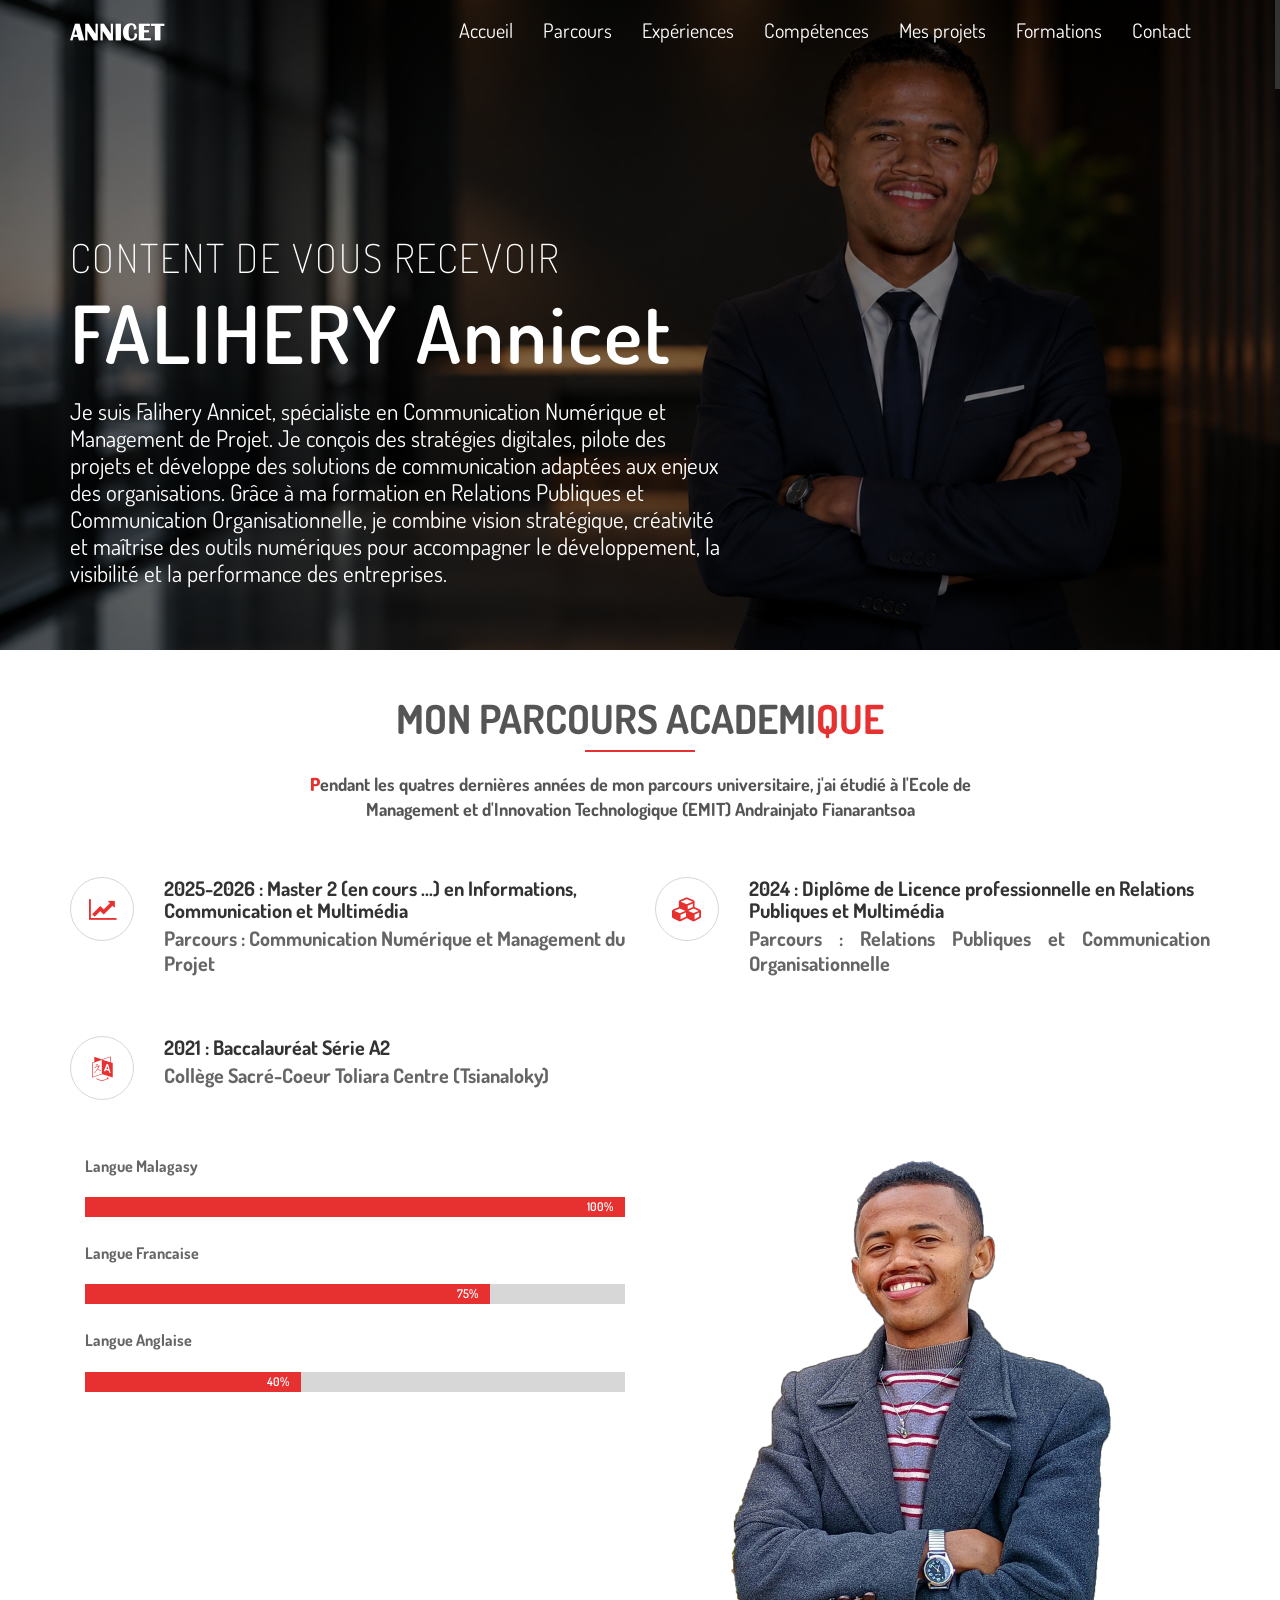
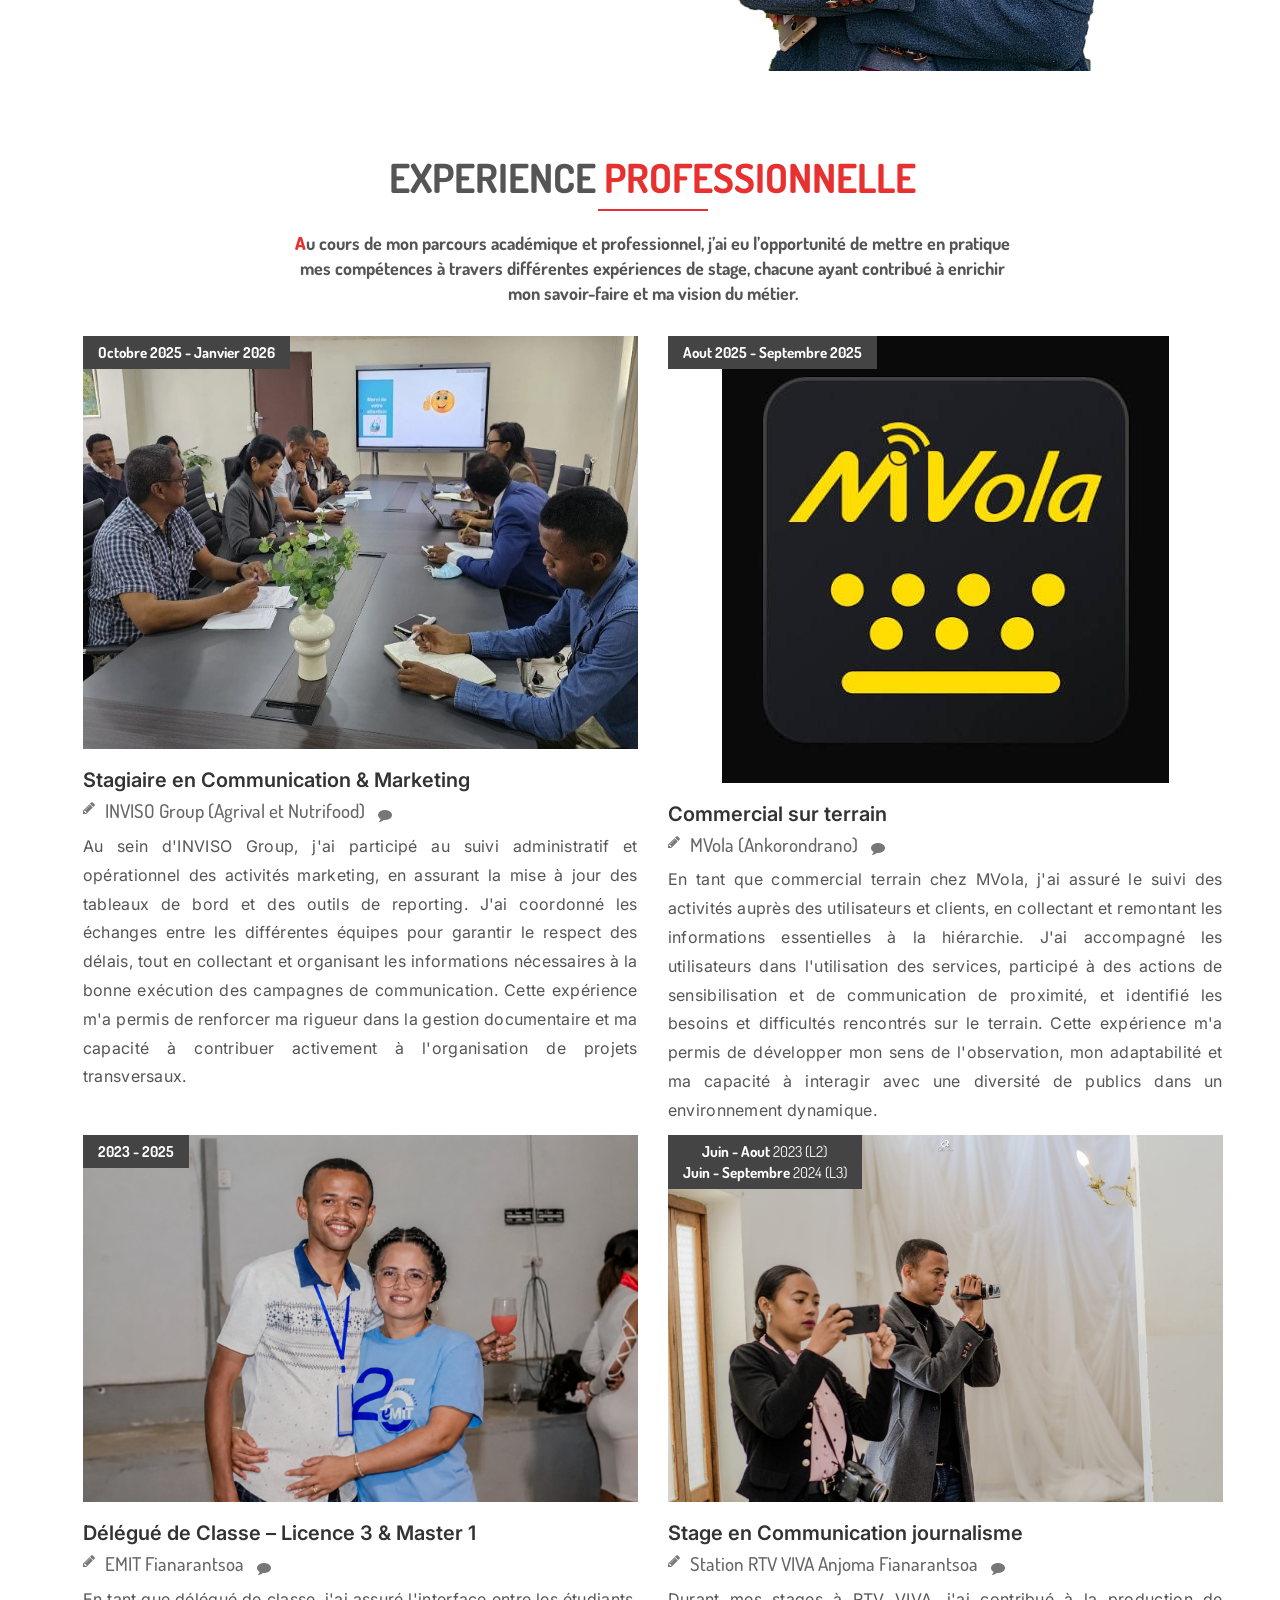
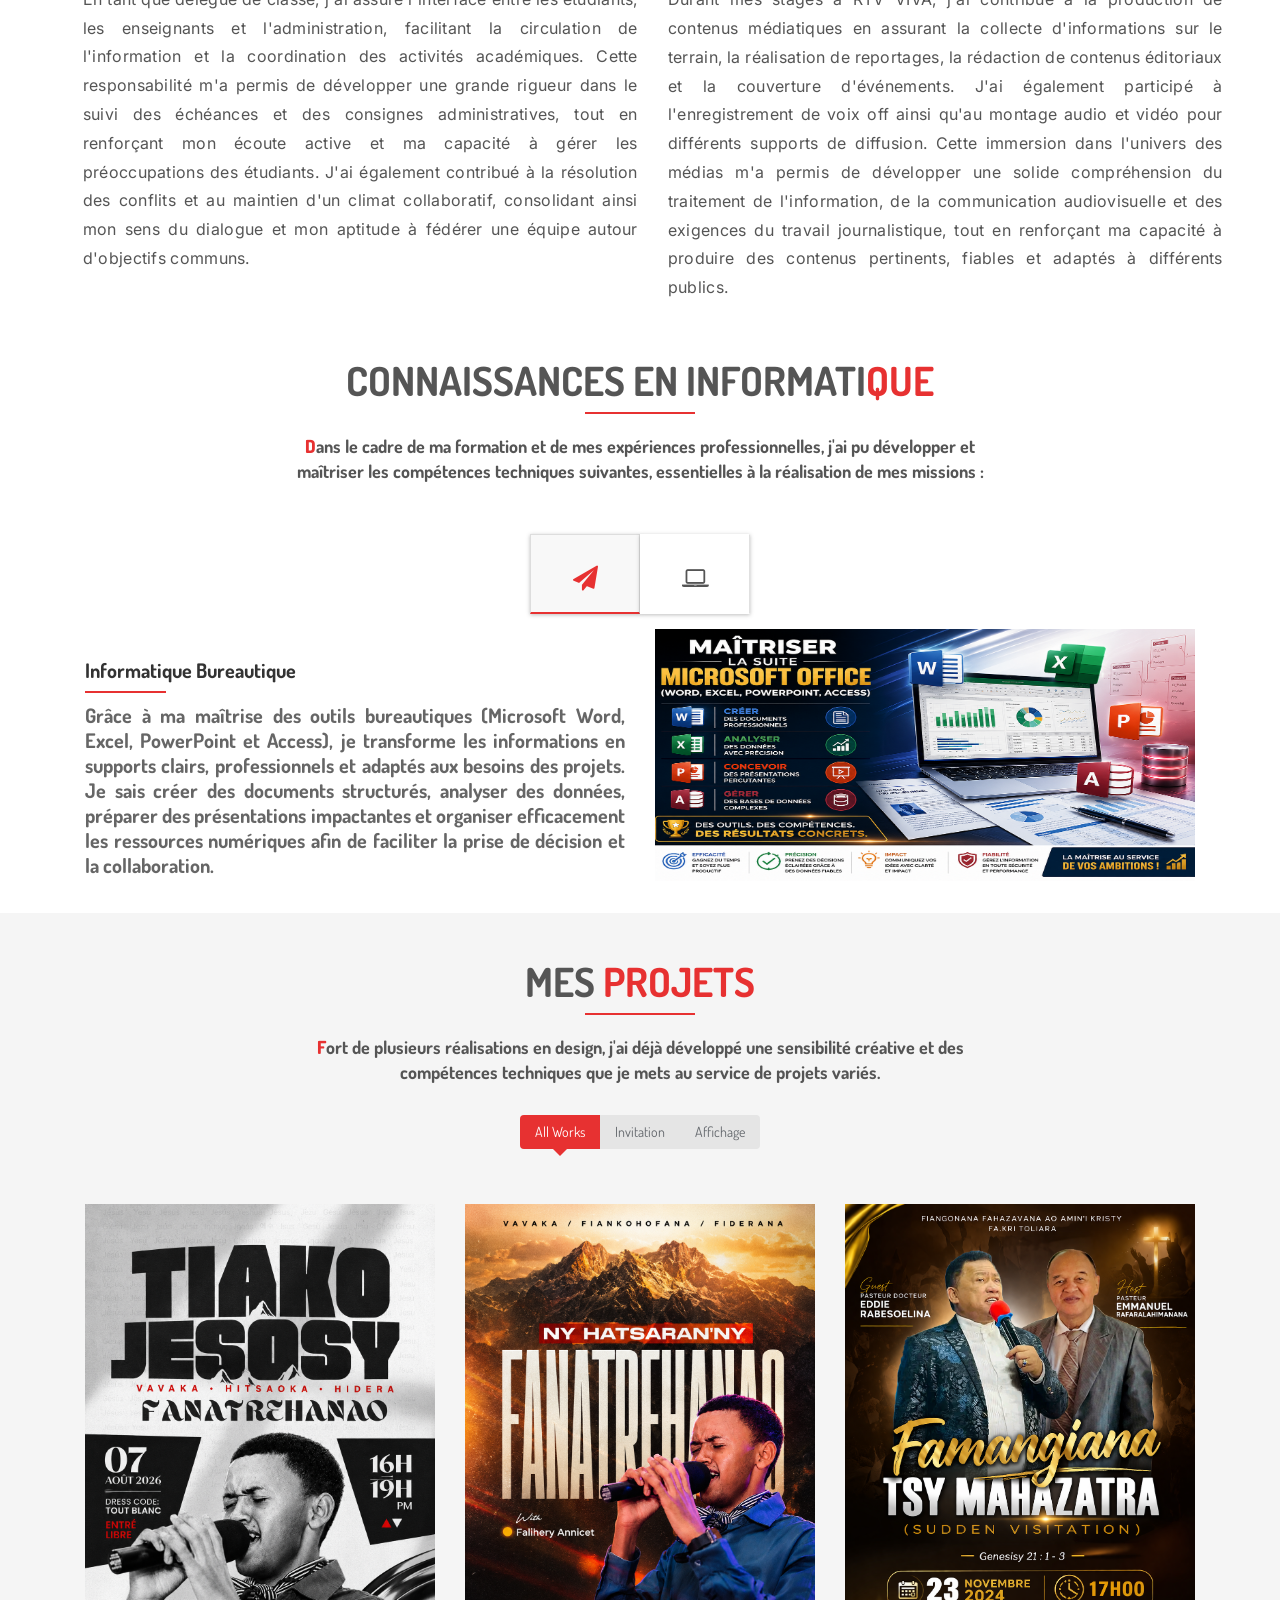
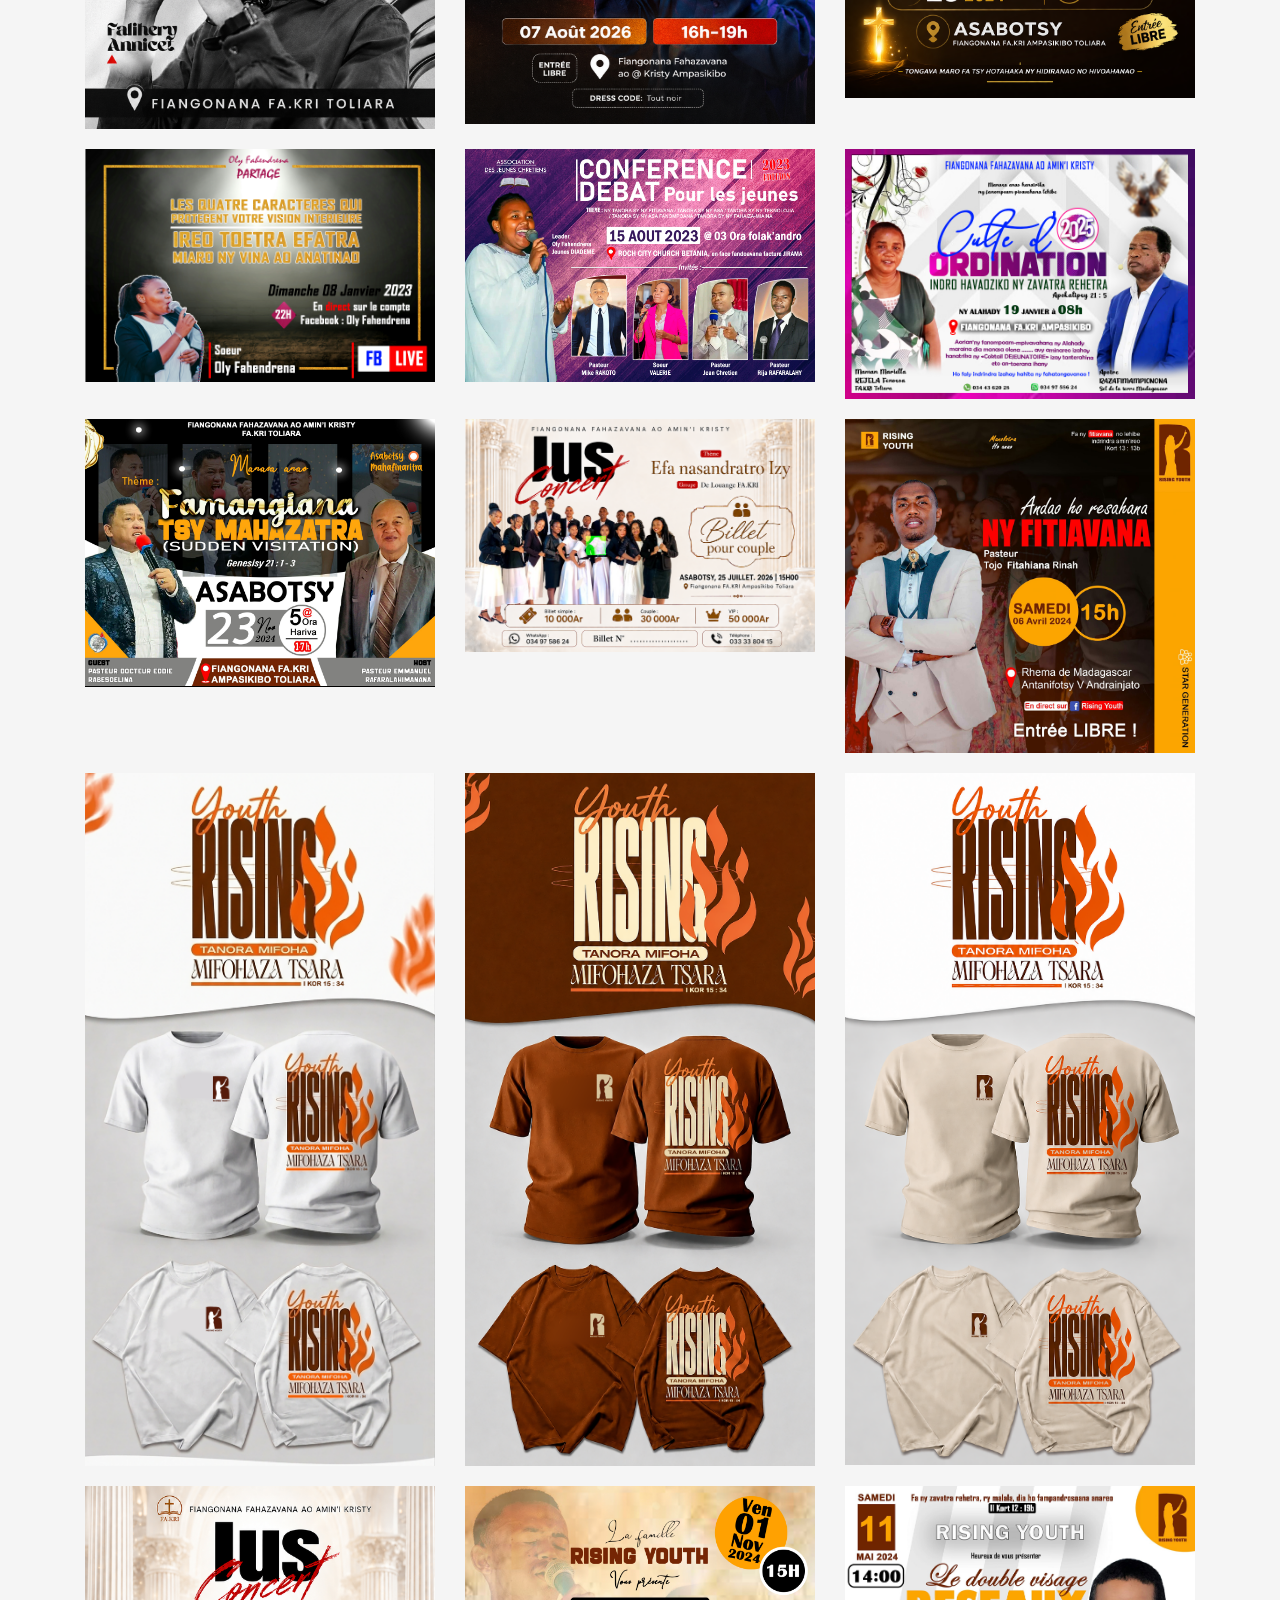
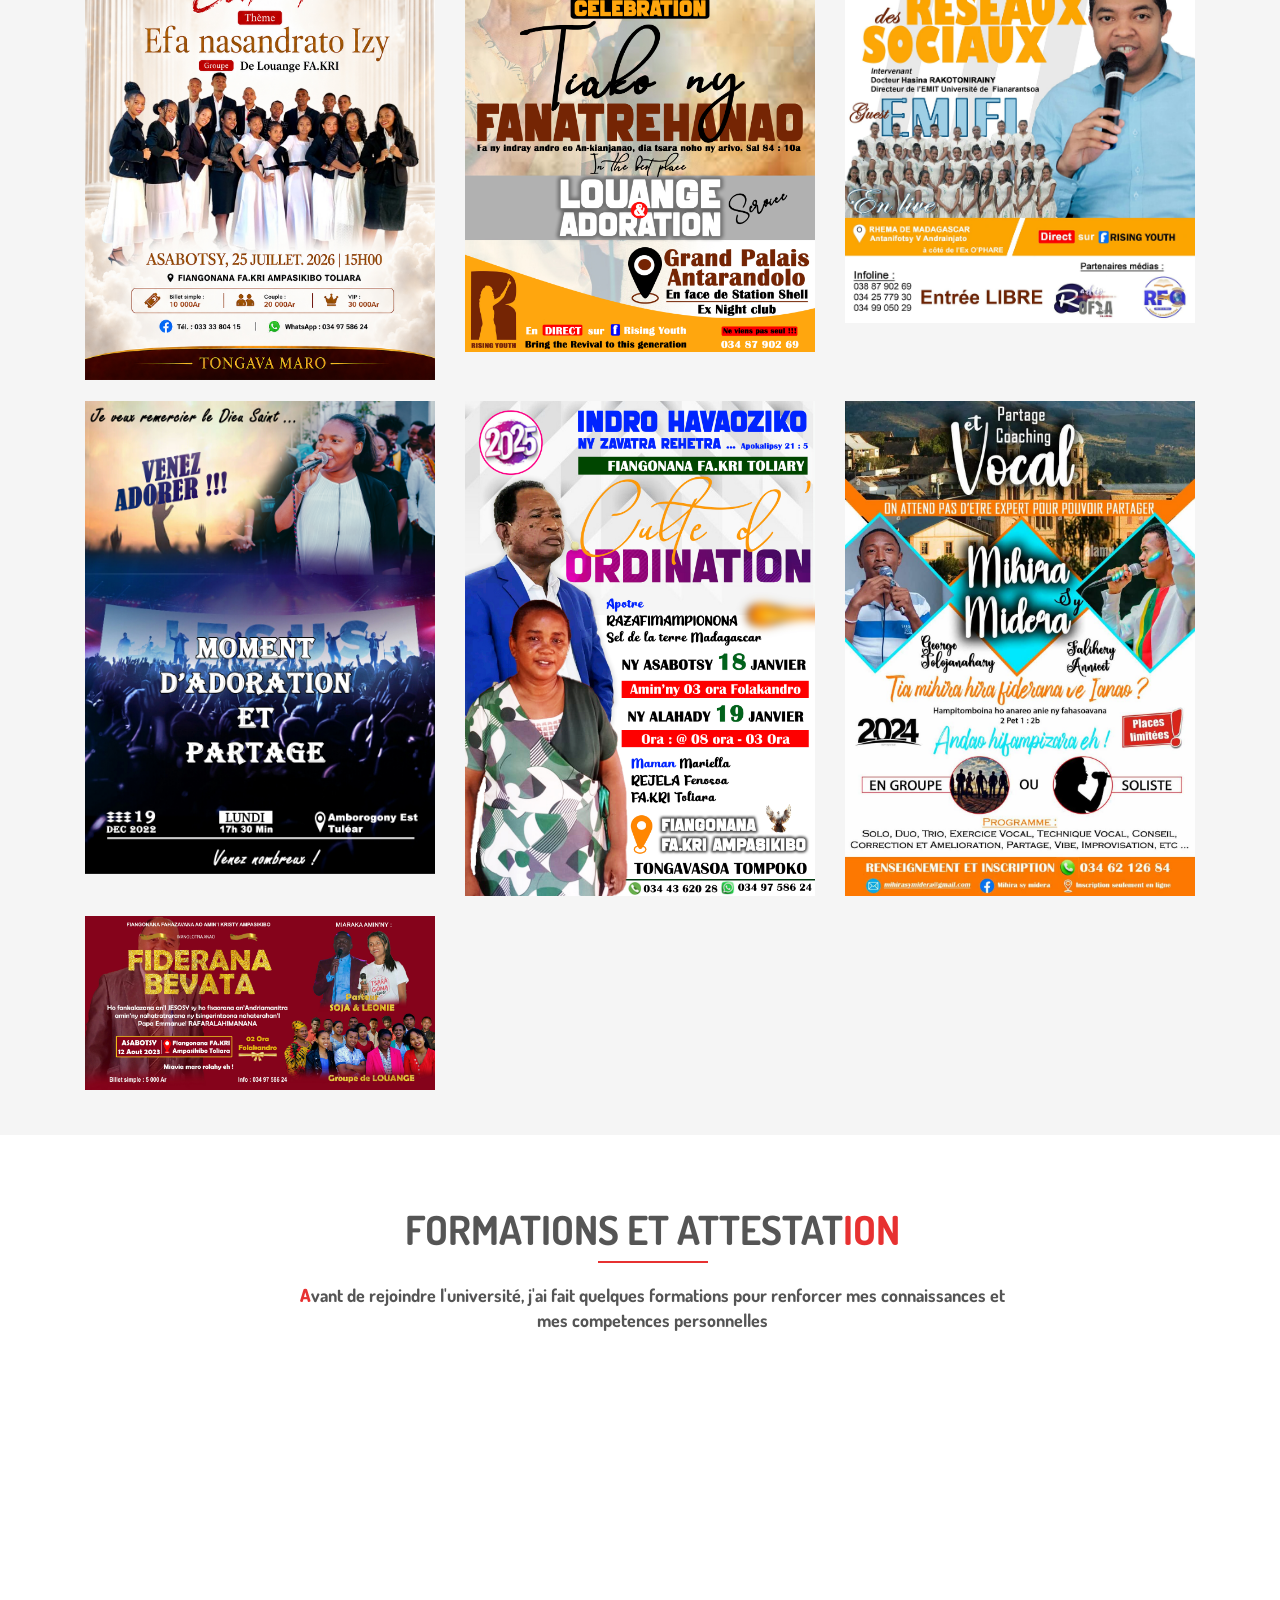
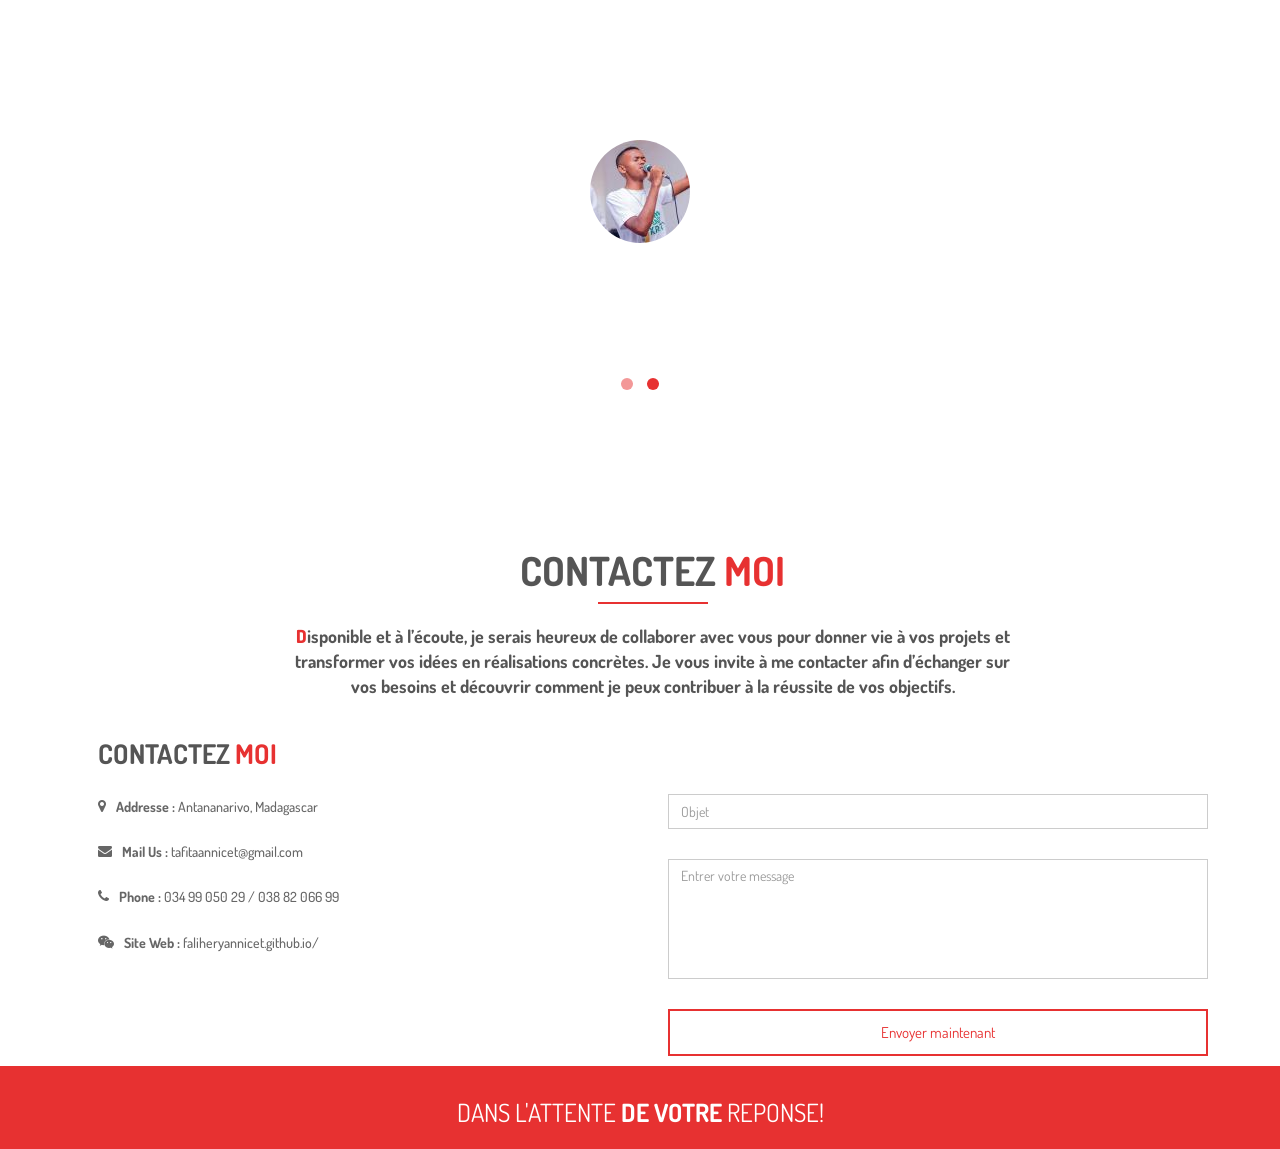
==== commit 184fedab: "première version du site" ====
--- a/index.html
+++ b/index.html
@@ -71,14 +71,11 @@
     </div>
   </div>
 </header>
-
-<main id="main-content">
-
 <!--Slider-Start-->
 <section id="slider">
   <div id="home-carousel" class="carousel slide" data-ride="carousel">
     <div class="carousel-inner">
-      <div class="item active" style="background-image:url(images/Slider/09.png)">
+      <div class="item active" style="background-image:url(images/Slider/20.png)">
         <div class="carousel-caption container">
           <div class="row">
             <div class="col-md-7 col-sm-12 col-xs-12">
@@ -89,7 +86,7 @@
           </div>
         </div>
       </div>
-      <div class="item" style="background:url(images/Slider/40.jpeg) center top/cover no-repeat">
+      <div class="item" style="background:url(images/Slider/50.png) center top/cover no-repeat">
         <div class="carousel-caption container">
           <div class="row">
             <div class="col-md-7 col-sm-12 col-xs-12">
@@ -630,8 +627,6 @@
     </div>
   </div>
 </section>
-</main>
-
 <footer id="footer">
   <div class="bg-sec">
     <div class="container">
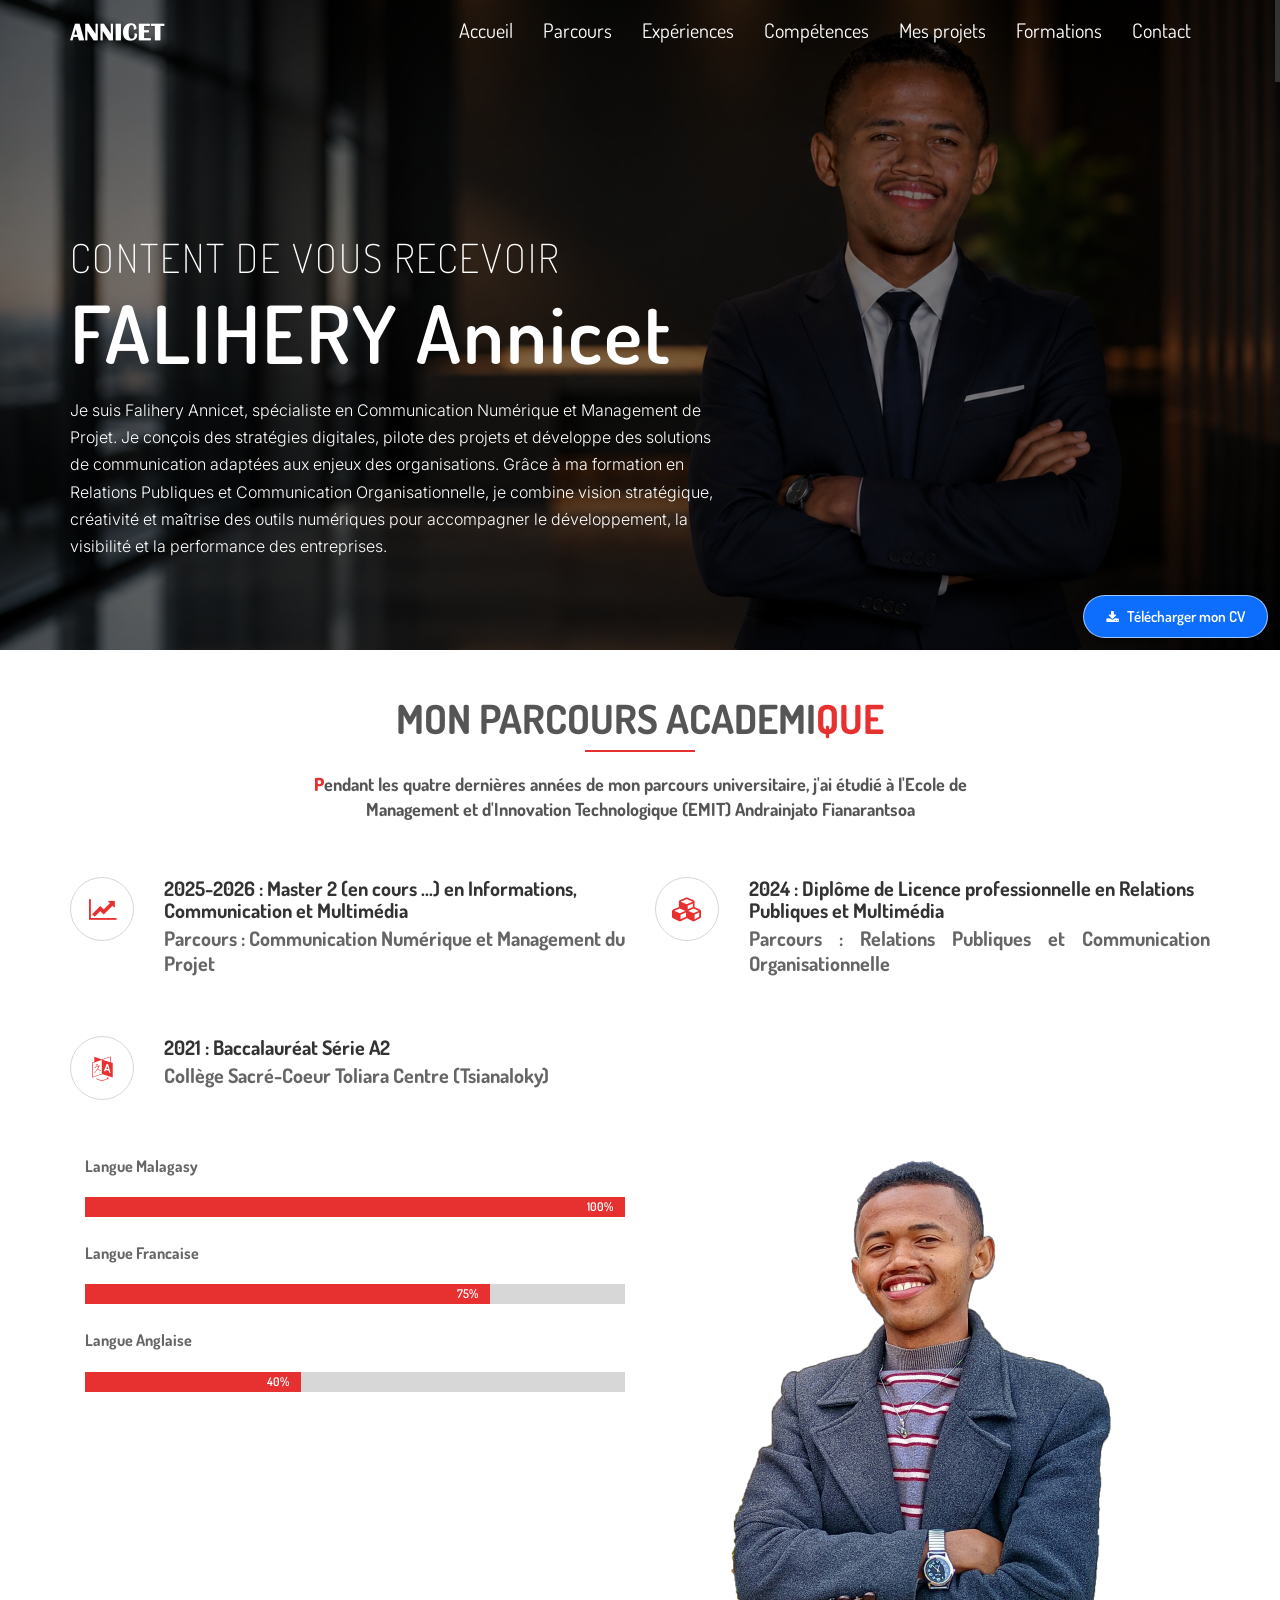
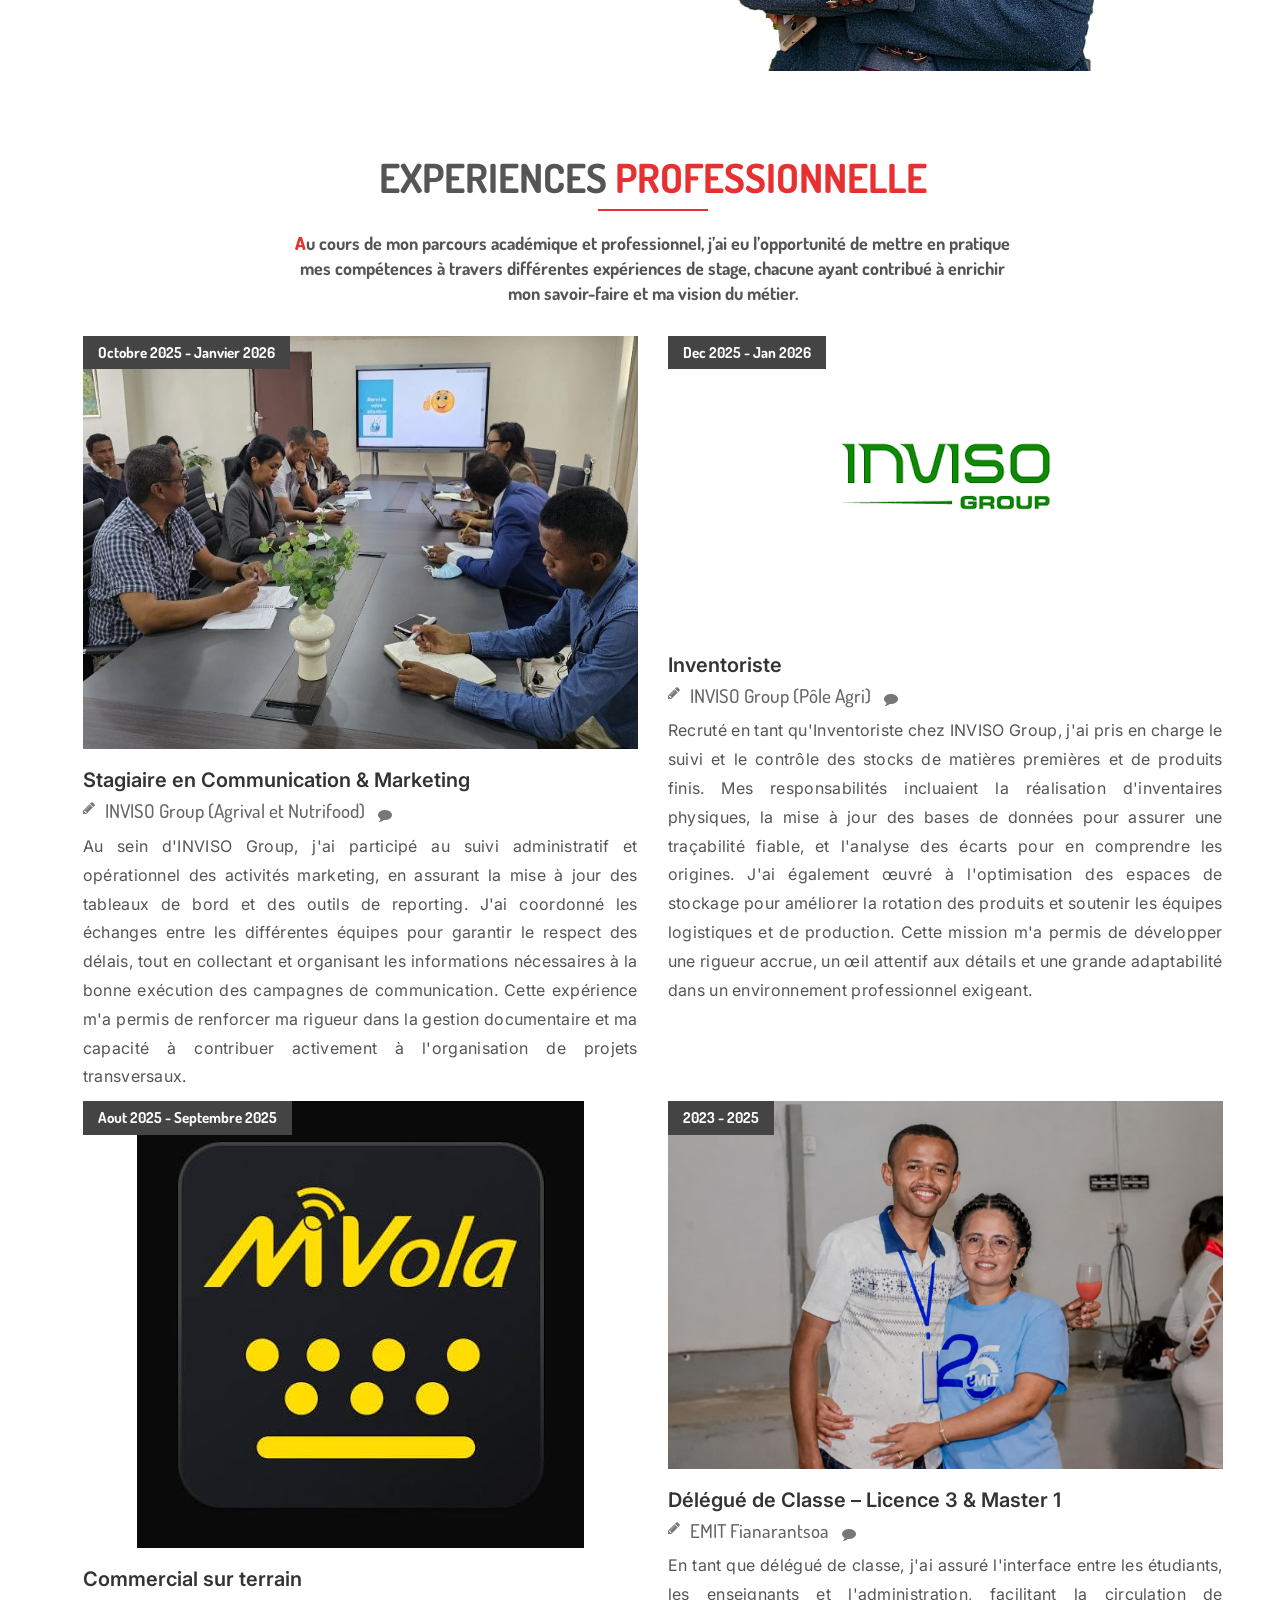
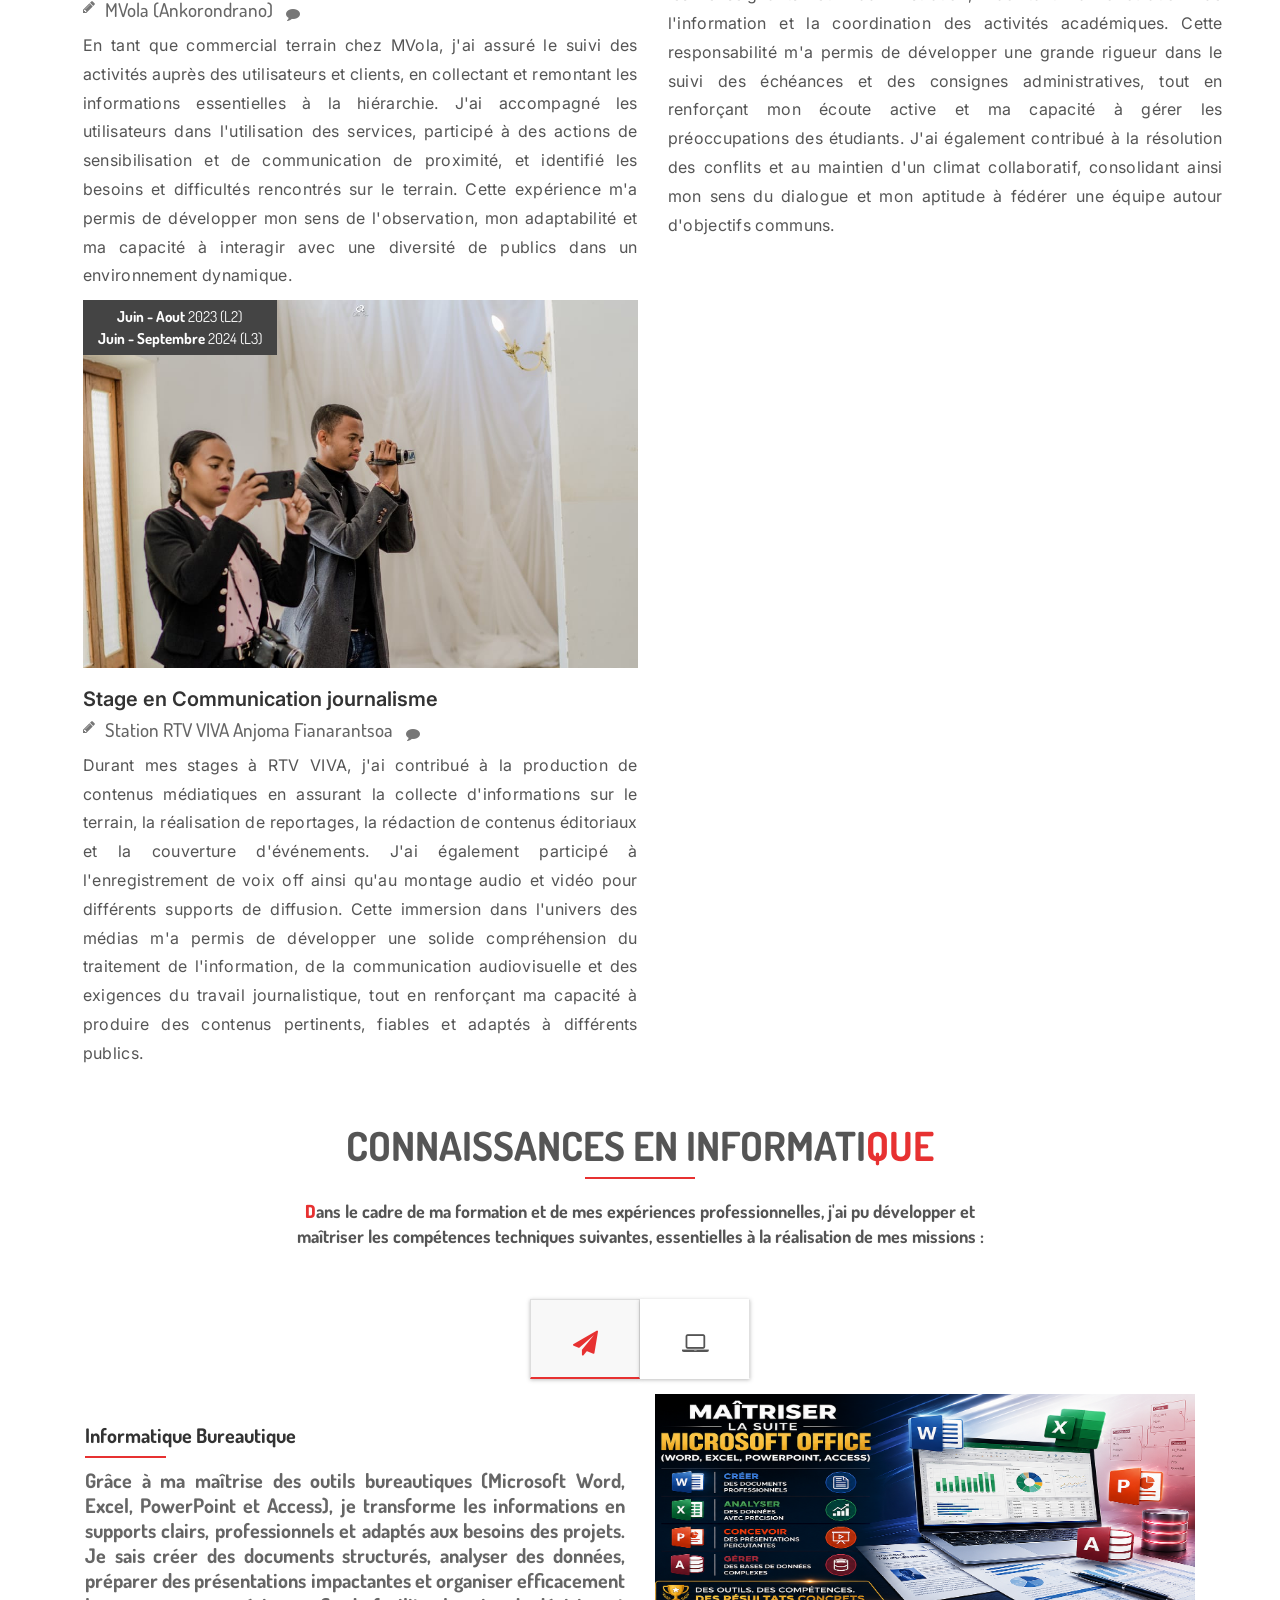
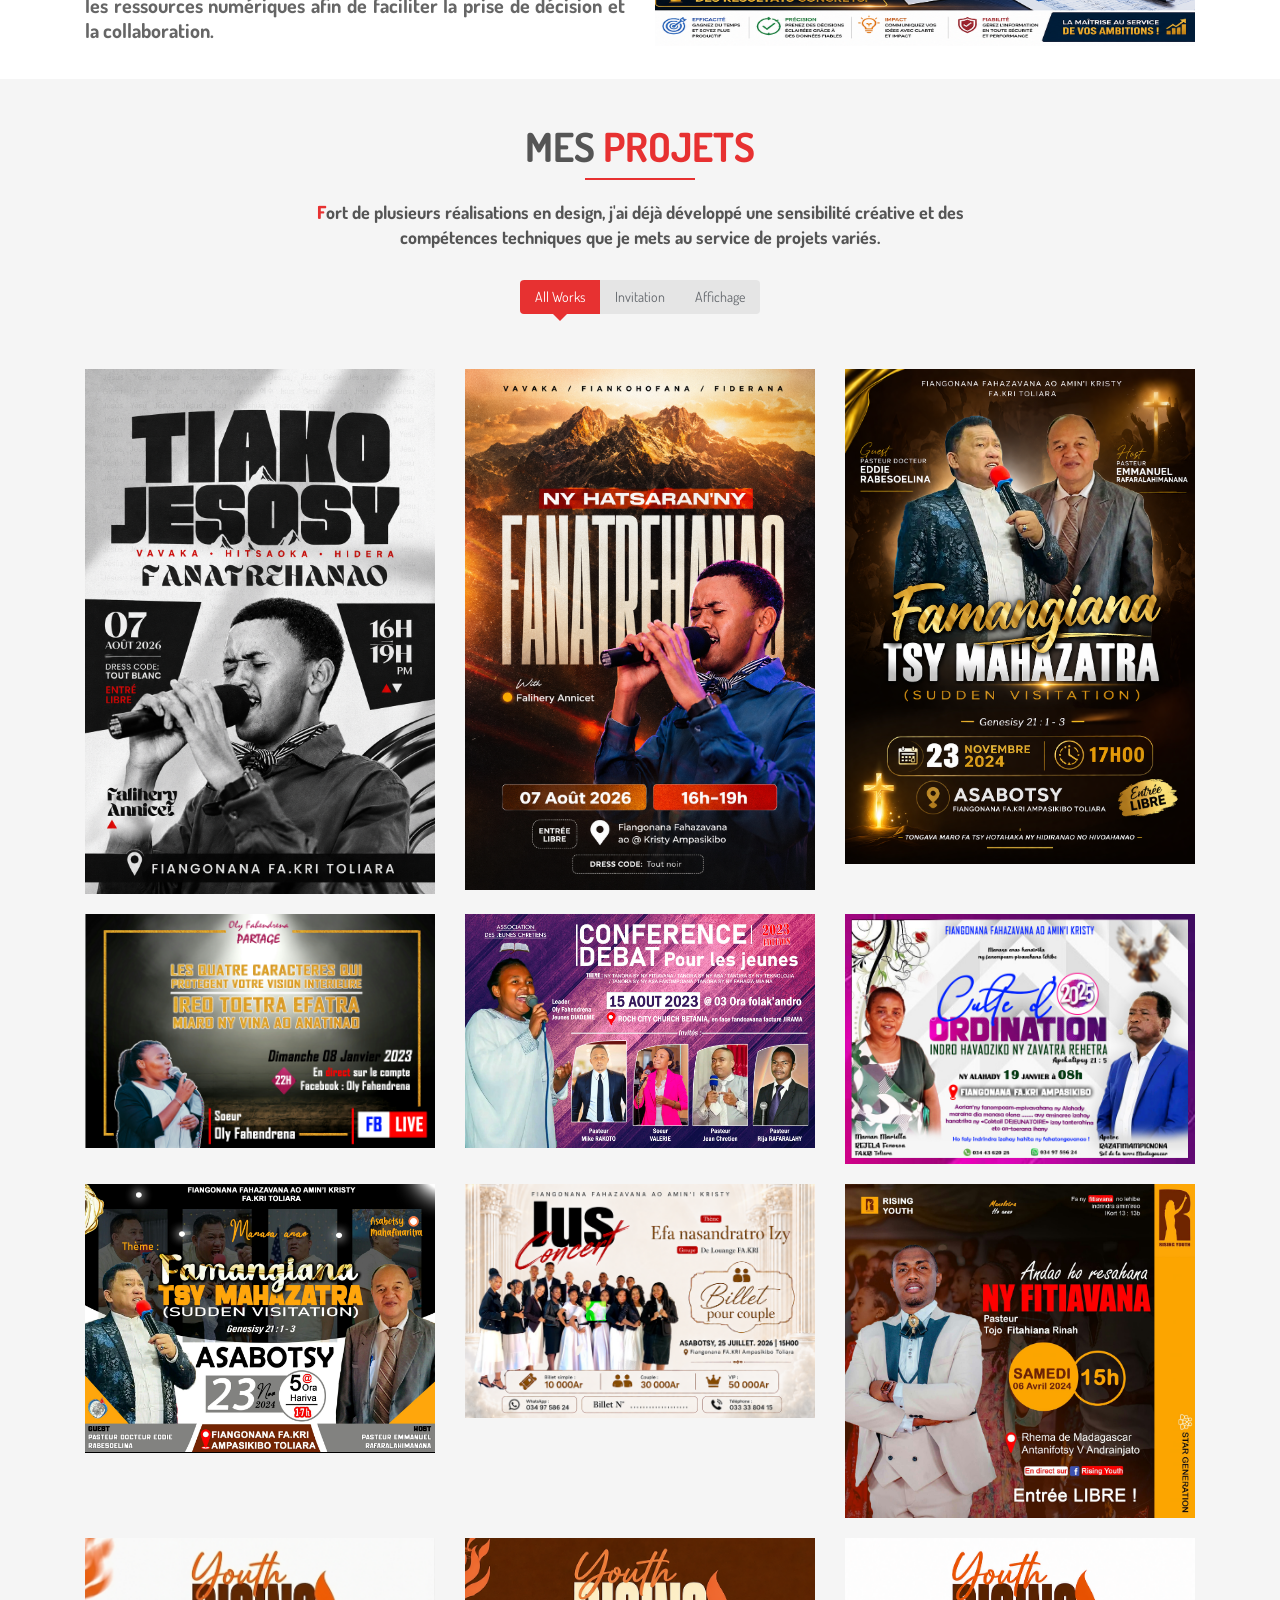
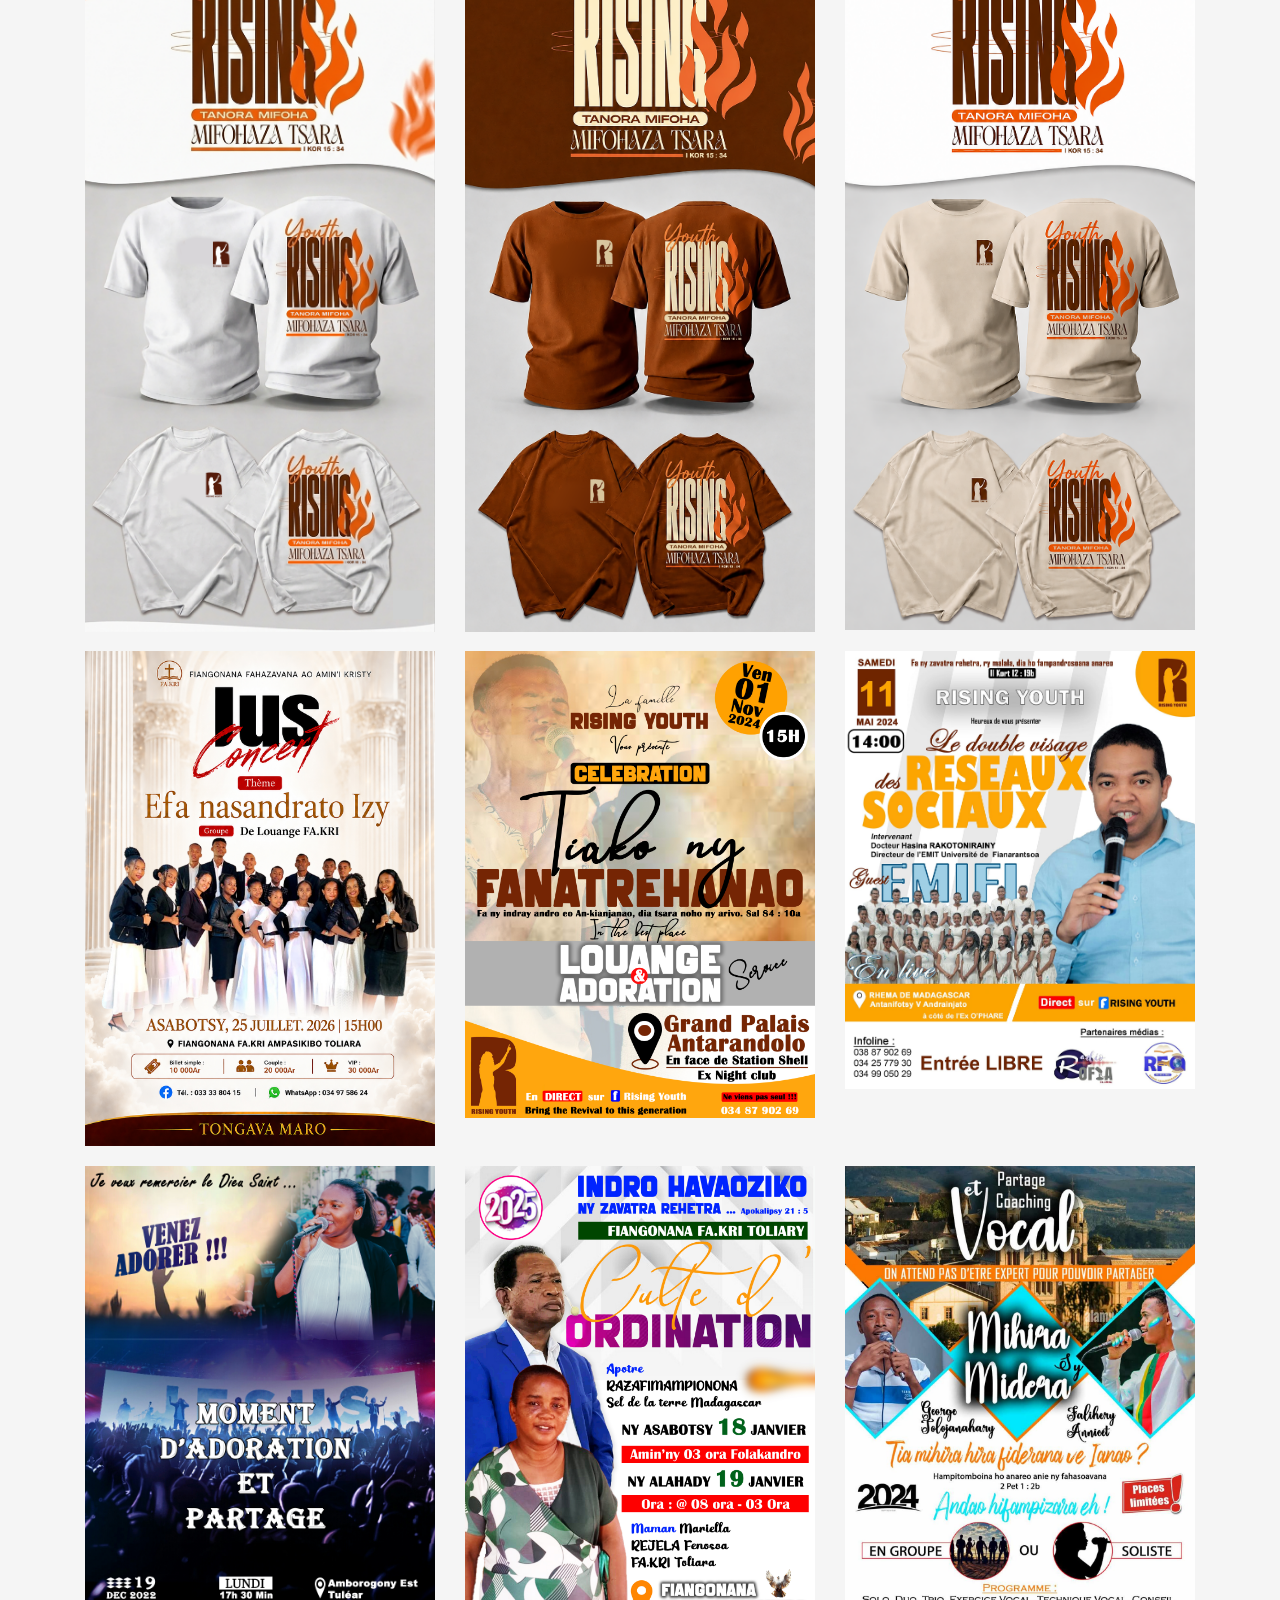
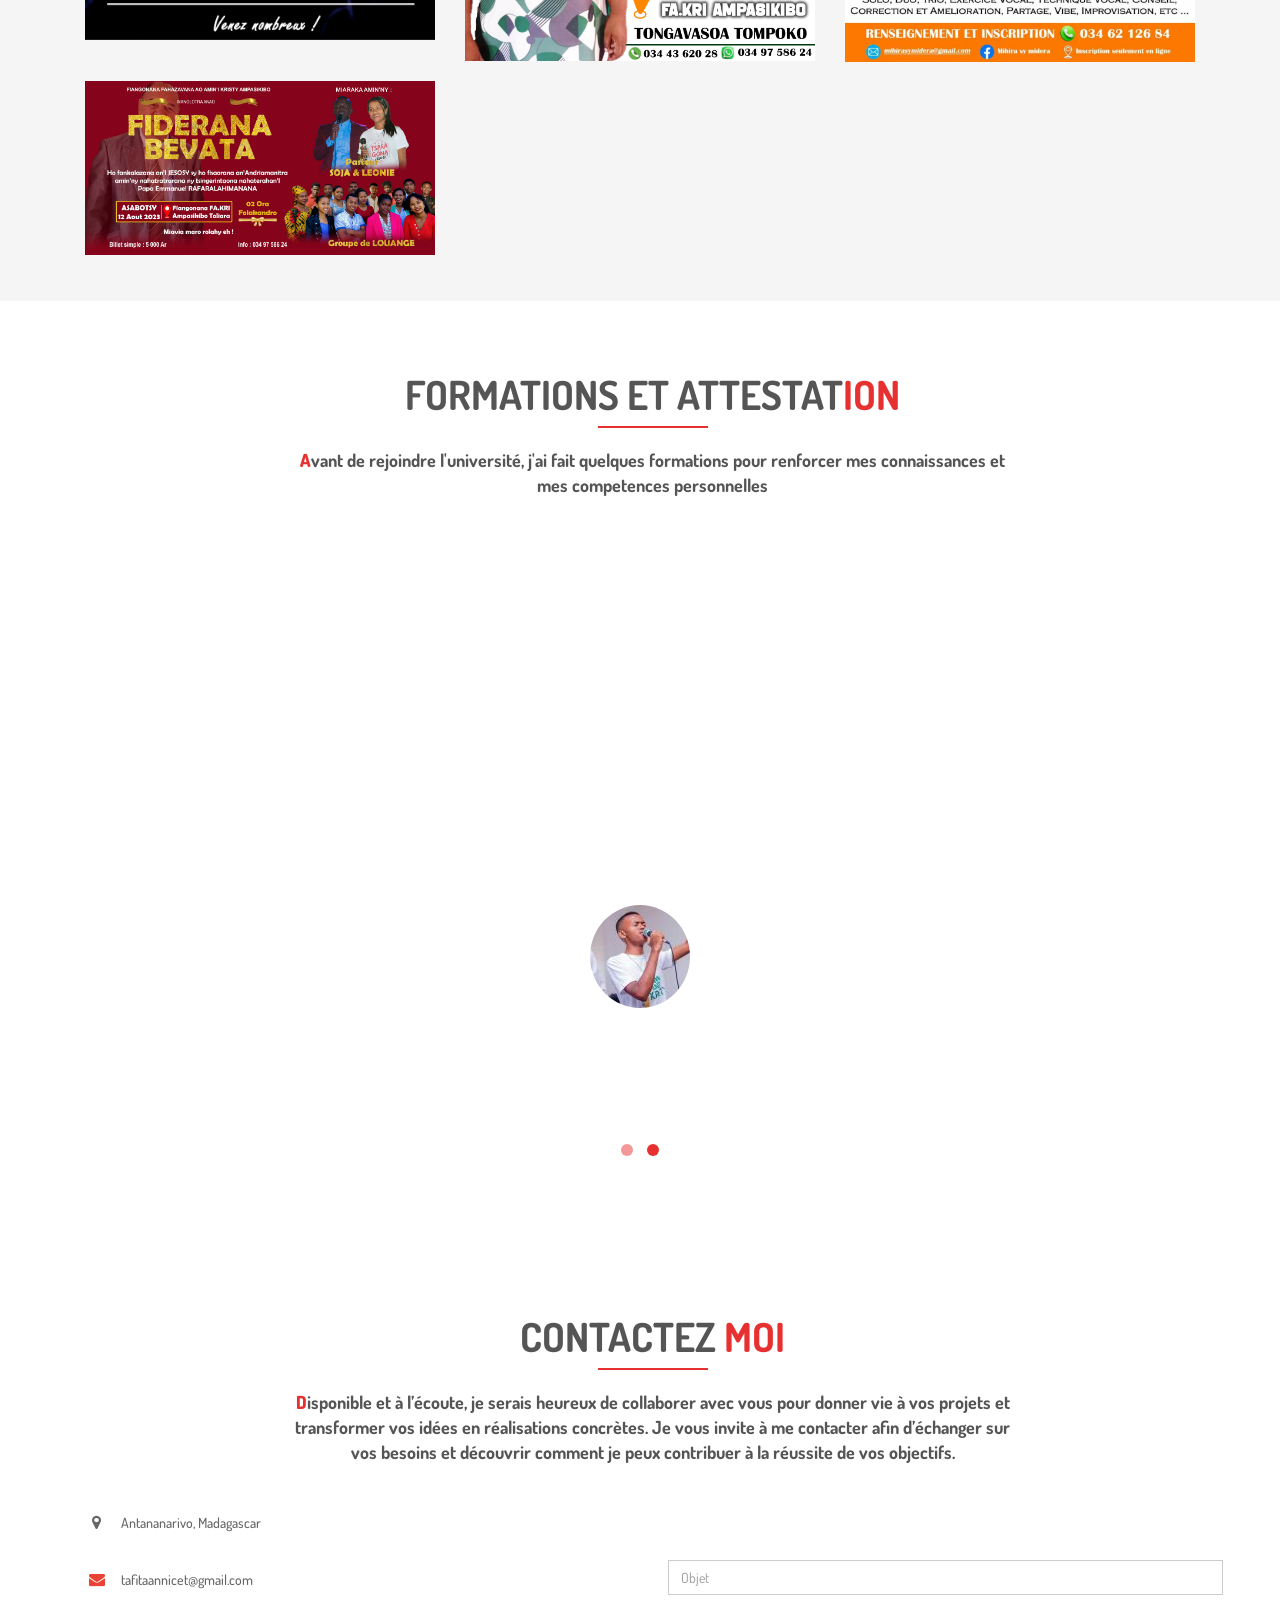
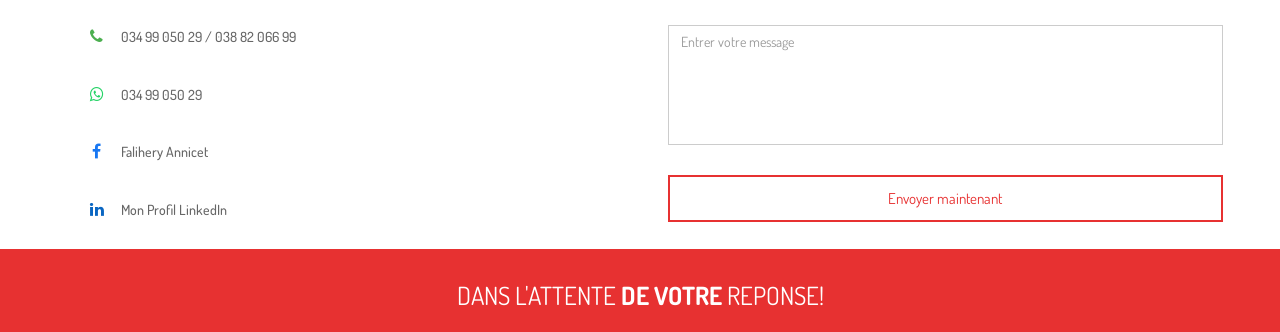
==== commit 239a11b3: "Ajout du bouton CV et amélioration du portfolio" ====
--- a/index.html
+++ b/index.html
@@ -75,28 +75,40 @@
 <section id="slider">
   <div id="home-carousel" class="carousel slide" data-ride="carousel">
     <div class="carousel-inner">
-      <div class="item active" style="background-image:url(images/Slider/20.png)">
-        <div class="carousel-caption container">
-          <div class="row">
-            <div class="col-md-7 col-sm-12 col-xs-12">
-              <h1>Content de vous recevoir</h1>
-              <h2>FALIHERY Annicet</h2>
-              <p>Je suis Falihery Annicet, spécialiste en Communication Numérique et Management de Projet. Je conçois des stratégies digitales, pilote des projets et développe des solutions de communication adaptées aux enjeux des organisations. Grâce à ma formation en Relations Publiques et Communication Organisationnelle, je combine vision stratégique, créativité et maîtrise des outils numériques pour accompagner le développement, la visibilité et la performance des entreprises.</p>
-            </div>
-          </div>
-        </div>
-      </div>
+<div class="item active" style="background-image:url(images/Slider/20.png); position:relative;">
+  <div class="carousel-caption container">
+    <div class="row">
+      <div class="col-md-7 col-sm-12 col-xs-12">
+        <h1>Content de vous recevoir</h1>
+        <h2>FALIHERY Annicet</h2>
+        <p>Je suis Falihery Annicet, spécialiste en Communication Numérique et Management de Projet. Je conçois des stratégies digitales, pilote des projets et développe des solutions de communication adaptées aux enjeux des organisations. Grâce à ma formation en Relations Publiques et Communication Organisationnelle, je combine vision stratégique, créativité et maîtrise des outils numériques pour accompagner le développement, la visibilité et la performance des entreprises.</p>
+      </div>
+    </div>
+  </div>
+  <!-- BOUTON CV - Taille moyenne, collé en bas à droite -->
+  <a href="documents/CV_Falihery_Annicet.pdf" download="CV_Falihery_Annicet" 
+     style="position:absolute; bottom:12px; right:12px; z-index:10;
+            background:#0d6efd; color:#fff; padding:10px 22px; 
+            border-radius:30px; text-decoration:none; font-weight:600; 
+            font-size:15px; box-shadow:0 4px 15px rgba(0,0,0,0.25);
+            border:1.5px solid rgba(255,255,255,0.6); 
+            transition: all 0.3s ease;"
+     onmouseover="this.style.background='#0a58ca'; this.style.transform='scale(1.05)'; this.style.boxShadow='0 6px 20px rgba(0,0,0,0.35)';" 
+     onmouseout="this.style.background='#0d6efd'; this.style.transform='scale(1)'; this.style.boxShadow='0 4px 15px rgba(0,0,0,0.25)';">
+     <i class="fa fa-download" style="margin-right:6px; font-size:13px;"></i> Télécharger mon CV
+  </a>
+</div>
       <div class="item" style="background:url(images/Slider/50.png) center top/cover no-repeat">
-        <div class="carousel-caption container">
-          <div class="row">
-            <div class="col-md-7 col-sm-12 col-xs-12">
-              <h1>Mon parcours</h1>
-              <h2 style="font-size: 32px;">Communication, médias & gestion de projet</h2>
-              <p>Formé sur le terrain à travers des expériences en marketing, journalisme et relation client, je sais aussi bien rédiger un contenu éditorial que concevoir une affiche percutante sur Photoshop, InDesign ou Canva. Une double compétence stratégique et créative, au service de vos projets de communication.</p>
-            </div>
-          </div>
-        </div>
-      </div>
+  <div class="carousel-caption container">
+    <div class="row">
+      <div class="col-md-7 col-sm-12 col-xs-12">
+        <h1>Mon parcours</h1>
+        <h2 style="font-size: 32px;">Communication Digitale | Relations Publiques | Management de Projet</h2>
+        <p>Fort d'une double compétence en communication numérique et en gestion de projet, je conçois des stratégies de communication percutantes, j'anime des relations publiques et je pilote des projets de A à Z. Du terrain à la création graphique, je maîtrise les outils du marketing digital, du journalisme et du design pour donner vie à vos idées et renforcer votre visibilité.</p>
+      </div>
+    </div>
+  </div>
+</div>
       <div class="item" style="background-image:url(images/Slider/30.png)">
         <div class="carousel-caption container">
           <div class="row">
@@ -119,7 +131,7 @@
       <div class="heading">
         <h2>MON PARCOURS ACADEMI<span>QUE</span></h2>
         <div class="line"></div>
-        <p><span><strong>P</strong></span>endant les quatres dernières années de mon parcours universitaire, j'ai étudié à l'Ecole de Management et d'Innovation Technologique (EMIT) Andrainjato Fianarantsoa</p>
+        <p><span><strong>P</strong></span>endant les quatre dernières années de mon parcours universitaire, j'ai étudié à l'Ecole de Management et d'Innovation Technologique (EMIT) Andrainjato Fianarantsoa</p>
       </div>
     </div>
     <div class="row">
@@ -188,13 +200,15 @@
   <div class="container">
     <div class="col-md-8 col-md-offset-2">
       <div class="heading">
-        <h2>EXPERIENCE <span>PROFESSIONNELLE</span></h2>
+        <h2>EXPERIENCES <span>PROFESSIONNELLE</span></h2>
         <div class="line"></div>
         <p><span><strong>A</strong></span>u cours de mon parcours académique et professionnel, j’ai eu l’opportunité de mettre en pratique mes compétences à travers différentes expériences de stage, chacune ayant contribué à enrichir mon savoir-faire et ma vision du métier.</p>
       </div>
     </div>
+
+    <!-- RANGÉE 1 : INVISO + NOUVELLE EXPÉRIENCE -->
     <div class="row">
-      <!-- Paire 1 -->
+      <!-- 1. INVISO Group -->
       <div class="col-md-6 blog-sec">
         <div class="blog-info">
           <img src="images/Blog/2.jpg" class="img-responsive" alt="" height="585">
@@ -211,6 +225,30 @@
         </div>
       </div>
       
+      <!-- 2. NOUVELLE EXPÉRIENCE (à personnaliser) -->
+      <div class="col-md-6 blog-sec">
+        <div class="blog-info">
+          <!-- Remplacez par le chemin de votre image -->
+          <img src="images/Blog/7.png" class="img-responsive" alt="">
+          <div class="data-meta">
+            <strong>Dec 2025 - </strong>
+            <strong>Jan 2026</strong>
+          </div>
+          <!-- Remplacez par le titre de votre poste -->
+          <a href="#"><h5>Inventoriste</h5></a>
+          <ul class="blog-icon">
+            <li><i class="fa fa-pencil"></i><a href="#"><h6>INVISO Group (Pôle Agri)</h6></a></li>
+            <li class="comment"><i class="fa fa-comment"></i><a href="#"></a></li>
+          </ul>
+          <!-- Remplacer par la description de vos missions -->
+          <p>Recruté en tant qu'Inventoriste chez INVISO Group, j'ai pris en charge le suivi et le contrôle des stocks de matières premières et de produits finis. Mes responsabilités incluaient la réalisation d'inventaires physiques, la mise à jour des bases de données pour assurer une traçabilité fiable, et l'analyse des écarts pour en comprendre les origines. J'ai également œuvré à l'optimisation des espaces de stockage pour améliorer la rotation des produits et soutenir les équipes logistiques et de production. Cette mission m'a permis de développer une rigueur accrue, un œil attentif aux détails et une grande adaptabilité dans un environnement professionnel exigeant.</p>
+        </div>
+      </div>
+    </div>
+
+    <!-- RANGÉE 2 : MVola + Délégué -->
+    <div class="row">
+      <!-- 3. MVola -->
       <div class="col-md-6 blog-sec">
         <div class="blog-info">
           <img src="images/Blog/6.jpg" class="img-responsive" alt="">
@@ -226,10 +264,8 @@
           <p>En tant que commercial terrain chez MVola, j'ai assuré le suivi des activités auprès des utilisateurs et clients, en collectant et remontant les informations essentielles à la hiérarchie. J'ai accompagné les utilisateurs dans l'utilisation des services, participé à des actions de sensibilisation et de communication de proximité, et identifié les besoins et difficultés rencontrés sur le terrain. Cette expérience m'a permis de développer mon sens de l'observation, mon adaptabilité et ma capacité à interagir avec une diversité de publics dans un environnement dynamique.</p>
         </div>
       </div>
-    </div>
-
-    <div class="row">
-      <!-- Paire 2 -->
+      
+      <!-- 4. Délégué de Classe -->
       <div class="col-md-6 blog-sec">
         <div class="blog-info">
           <img src="images/Blog/5.png" class="img-responsive" alt="">
@@ -245,7 +281,11 @@
           <p>En tant que délégué de classe, j'ai assuré l'interface entre les étudiants, les enseignants et l'administration, facilitant la circulation de l'information et la coordination des activités académiques. Cette responsabilité m'a permis de développer une grande rigueur dans le suivi des échéances et des consignes administratives, tout en renforçant mon écoute active et ma capacité à gérer les préoccupations des étudiants. J'ai également contribué à la résolution des conflits et au maintien d'un climat collaboratif, consolidant ainsi mon sens du dialogue et mon aptitude à fédérer une équipe autour d'objectifs communs.</p>
         </div>
       </div>
-      
+    </div>
+
+    <!-- RANGÉE 3 : RTV VIVA (seule, centrée ou à gauche) -->
+    <div class="row">
+      <!-- 5. RTV VIVA -->
       <div class="col-md-6 blog-sec">
         <div class="blog-info">
           <img src="images/Blog/4.jpg" class="img-responsive" alt="">
@@ -260,12 +300,13 @@
             <li><i class="fa fa-pencil"></i><a href="#"><h6>Station RTV VIVA Anjoma Fianarantsoa</h6></a></li>
             <li class="comment"><i class="fa fa-comment"></i><a href="#"></a></li>
           </ul>
-          <p>Durant mes stages à RTV VIVA, j'ai contribué à la production de contenus médiatiques en assurant la collecte d'informations sur le terrain, la réalisation de reportages, la rédaction de contenus éditoriaux et la couverture d'événements. J'ai également participé à l'enregistrement de voix off ainsi qu'au montage audio et vidéo pour différents supports de diffusion.
-
-Cette immersion dans l'univers des médias m'a permis de développer une solide compréhension du traitement de l'information, de la communication audiovisuelle et des exigences du travail journalistique, tout en renforçant ma capacité à produire des contenus pertinents, fiables et adaptés à différents publics.</p>
-        </div>
-      </div>
-    </div>
+          <p>Durant mes stages à RTV VIVA, j'ai contribué à la production de contenus médiatiques en assurant la collecte d'informations sur le terrain, la réalisation de reportages, la rédaction de contenus éditoriaux et la couverture d'événements. J'ai également participé à l'enregistrement de voix off ainsi qu'au montage audio et vidéo pour différents supports de diffusion. Cette immersion dans l'univers des médias m'a permis de développer une solide compréhension du traitement de l'information, de la communication audiovisuelle et des exigences du travail journalistique, tout en renforçant ma capacité à produire des contenus pertinents, fiables et adaptés à différents publics.</p>
+        </div>
+      </div>
+      <!-- Espace vide pour conserver la grille (ou vous pouvez supprimer cette div) -->
+      <div class="col-md-6"></div>
+    </div>
+
   </div>
 </section>
 <!--Features-Section-Start-->
@@ -562,76 +603,130 @@
         <div class="item">
           <div  class="col-md-10 col-md-offset-1"> <img src="images/Testimonials/2.jpg" class="img-circle" alt="">
             <h5>  Chanter </h5>
-            <h6>FALIHERY Annicet</h6>
+            <h6>Ce qui m’anime</h6>
           </div>
         </div>
         <div  class="col-md-10 col-md-offset-1"> <img src="images/Testimonials/3.jpg" class="img-circle" alt="">
           <h5> Jouer de la music </h5>
-          <h6>FALIHERY Annicet</h6>
+          <h6>Ce qui m’anime</h6>
         </div>
       </div>
     </div>
   </div>
 </section>
-<!--Blog-Section-Start-->
+<!-- CONTACT SECTION START -->
 <section id="contact">
-  <div class="container">
-    <div class="col-md-8 col-md-offset-2">
-      <div class="heading">
-        <h2>CONTACTEZ <span>MOI</span></h2>
-        <div class="line"></div>
-        <p><span><strong>D</strong></span>isponible et à l’écoute, je serais heureux de collaborer avec vous pour donner vie à vos projets et transformer vos idées en réalisations concrètes. Je vous invite à me contacter afin d’échanger sur vos besoins et découvrir comment je peux contribuer à la réussite de vos objectifs. </p>
-      </div>
-    </div>
-    <div class="text-center">
-      <div class="col-md-6 col-sm-6 contact-sec-1">
-        <h4>CONTACTEZ <span>MOI</span></h4>
-        <ul class="contact-form">
-          <li><i class="fa fa-map-marker"></i>
-            <h6><strong>Addresse : </strong> Antananarivo, Madagascar </h6>
-          </li>
-          <li><i class="fa fa-envelope"></i>
-            <h6><strong>Mail Us : </strong> <a href="#">tafitaannicet@gmail.com</a></h6>
-          </li>
-          <li><i class="fa fa-phone"></i>
-            <h6><strong>Phone : </strong> 034 99 050 29 / 038 82 066 99 </h6>
-          </li>
-          <li><i class="fa fa-wechat"></i>
-            <h6><strong>Site Web : </strong> <a href="https://faliheryannicet.github.io/">faliheryannicet.github.io/</a> </h6>
-          </li>
-        </ul>
-      </div>
-      <div class="col-md-6 col-sm-6">
-        <form id="main-contact-form" name="contact-form" method="post" action="#">
-          <div class="row  wow fadeInDown" data-wow-duration="1000ms" data-wow-delay="300ms">
-            <div class="col-sm-6">
-              <div class="form-group">
-                <input type="text" name="nom" class="form-control" placeholder="Nom" required="required">
-              </div>
-            </div>
-            <div class="col-sm-6">
-              <div class="form-group">
-                <input type="email" name="email" class="form-control" placeholder="Adresse Email" required="required">
-              </div>
-            </div>
-          </div>
-          <div class="form-group">
-            <input type="text" name="Objet" class="form-control" placeholder="Objet" required="required">
-          </div>
-          <div class="form-group">
-            <textarea name="message" id="message" class="form-control" rows="4" placeholder="Entrer votre message" required="required"></textarea>
-          </div>
-          <a class="btn-send col-md-12 col-sm-12 col-xs-12" href="#">Envoyer maintenant</a>
-        </form>
-      </div>
-    </div>
-  </div>
+    <div class="container">
+
+        <!-- TITRE -->
+        <div class="col-md-8 col-md-offset-2">
+            <div class="heading">
+                <h2>CONTACTEZ <span>MOI</span></h2>
+                <div class="line"></div>
+                <p>
+                    <span><strong>D</strong></span>isponible et à l’écoute, je serais heureux de collaborer avec vous pour donner vie à vos projets et transformer vos idées en réalisations concrètes. Je vous invite à me contacter afin d’échanger sur vos besoins et découvrir comment je peux contribuer à la réussite de vos objectifs.
+                </p>
+            </div>
+        </div>
+
+        <!-- CONTENU CONTACT : 2 colonnes -->
+        <div class="row">
+
+            <!-- COLONNE GAUCHE : INFOS DE CONTACT -->
+            <div class="col-md-6 col-sm-6 contact-sec-1">
+                <ul class="contact-form">
+
+                    <!-- ADRESSE (libellé supprimé) -->
+                    <li>
+                        <i class="fa fa-map-marker icon-location"></i>
+                        <h6>Antananarivo, Madagascar</h6>
+                    </li>
+
+                    <!-- EMAIL -->
+                    <li>
+                        <i class="fa fa-envelope icon-email" style="color: #EA4335;"></i>
+                        <h6>
+                            <a href="mailto:tafitaannicet@gmail.com">tafitaannicet@gmail.com</a>
+                        </h6>
+                    </li>
+
+                    <!-- TELEPHONE -->
+                    <li>
+                        <i class="fa fa-phone icon-phone" style="color: #4CAF50;"></i>
+                        <h6>
+                            <a href="tel:+261349905029">034 99 050 29</a> /
+                            <a href="tel:+261388206699">038 82 066 99</a>
+                        </h6>
+                    </li>
+
+                    <!-- WHATSAPP -->
+                    <li>
+                        <i class="fa fa-whatsapp icon-whatsapp" style="color: #25D366;"></i>
+                        <h6>
+                            <a href="https://wa.me/261349905029" target="_blank">034 99 050 29</a>
+                        </h6>
+                    </li>
+
+                    <!-- FACEBOOK -->
+                    <li>
+                        <i class="fa fa-facebook icon-facebook" style="color: #1877F2;"></i>
+                        <h6>
+                            <a href="https://www.facebook.com/falihery.annicet" target="_blank">Falihery Annicet</a>
+                        </h6>
+                    </li>
+
+                    <!-- LINKEDIN -->
+                    <li>
+                        <i class="fa fa-linkedin icon-linkedin" style="color: #0A66C2;"></i>
+                        <h6>
+                            <a href="https://www.linkedin.com/in/falihery-tafita-annicet-mario-aaaa2a378/" target="_blank">Mon Profil LinkedIn</a>
+                        </h6>
+                    </li>
+
+                </ul>
+            </div>
+
+            <!-- COLONNE DROITE : FORMULAIRE -->
+            <div class="col-md-6 col-sm-6">
+                <form id="main-contact-form" name="contact-form" method="post" action="#">
+                    <div class="row wow fadeInDown" data-wow-duration="1000ms" data-wow-delay="300ms">
+                        <div class="col-sm-6">
+                            <div class="form-group">
+                                <input type="text" name="nom" class="form-control" placeholder="Nom" required="required">
+                            </div>
+                        </div>
+                        <div class="col-sm-6">
+                            <div class="form-group">
+                                <input type="email" name="email" class="form-control" placeholder="Adresse Email" required="required">
+                            </div>
+                        </div>
+                    </div>
+                    <div class="form-group">
+                        <input type="text" name="Objet" class="form-control" placeholder="Objet" required="required">
+                    </div>
+                    <div class="form-group">
+                        <textarea name="message" id="message" class="form-control" rows="4" placeholder="Entrer votre message" required="required"></textarea>
+                    </div>
+                    <a class="btn-send col-md-12 col-sm-12 col-xs-12" href="#">Envoyer maintenant</a>
+                </form>
+            </div>
+
+        </div>
+        <!-- /row -->
+
+    </div>
+    <!-- /container -->
 </section>
+<!-- CONTACT SECTION END -->
+
+<!-- FOOTER -->
 <footer id="footer">
-  <div class="bg-sec">
-    <div class="container">
-      <h2>DANS L'ATTENTE <strong>DE VOTRE </strong>REPONSE!</h2>
-    </div>
+    <div class="bg-sec">
+        <div class="container">
+            <h2>DANS L'ATTENTE <strong>DE VOTRE </strong>REPONSE!</h2>
+        </div>
+    </div>
+</footer>
   </div>
 <!--Jquery-->
 <script type="text/javascript" src="js/jquery.min.js"></script>
--- a/css/style.css
+++ b/css/style.css
@@ -1356,4 +1356,118 @@
 #blog .blog-info h5 {
     font-family: 'Inter', sans-serif;
     font-weight: 600;
+}
+/* =========================
+   CONTACT SECTION ICONS
+========================= */
+
+/* Alignement des icônes */
+.contact-form li i {
+  width: 28px;
+  margin-right: 10px;
+  text-align: center;
+  font-size: 16px;
+  vertical-align: middle;
+}
+
+/* =========================
+   COLORS ICONS
+========================= */
+
+/* Email */
+.icon-email {
+  color: #1a73e8;
+}
+
+/* WhatsApp */
+.icon-whatsapp {
+  color: #25D366;
+}
+
+/* Facebook */
+.icon-facebook {
+  color: #1877F2;
+}
+
+/* LinkedIn */
+.icon-linkedin {
+  color: #0A66C2;
+}
+
+/* Téléphone */
+.icon-phone {
+  color: #111;
+}
+
+/* Adresse */
+.icon-location {
+  color: #e74c3c;
+}
+
+/* Site web */
+.icon-web {
+  color: #555;
+}
+
+/* =========================
+   CONTACT LINKS STYLE
+========================= */
+
+.contact-form a {
+  color: #333;
+  text-decoration: none;
+  transition: all 0.3s ease;
+  font-weight: 500;
+}
+
+/* Hover effet */
+.contact-form a:hover {
+  color: #ff4a57;
+  padding-left: 3px;
+}
+
+/* =========================
+   LIST STYLE CLEAN
+========================= */
+
+.contact-form {
+  list-style: none;
+  padding: 0;
+  margin: 0;
+}
+
+.contact-form li {
+  margin-bottom: 12px;
+  font-size: 15px;
+  line-height: 1.6;
+}
+
+/* =========================
+   CONTACT TITLE STYLE (optionnel)
+========================= */
+
+#contact h4 {
+  font-weight: 700;
+  margin-bottom: 20px;
+  letter-spacing: 1px;
+}
+
+/* =========================
+   ICON HOVER EFFECT (bonus pro)
+========================= */
+
+.contact-form li i {
+  transition: transform 0.3s ease;
+}
+
+.contact-form li:hover i {
+  transform: scale(1.2);
+}
+/* Amélioration de la typo pour les textes du carousel */
+.carousel-caption p {
+    font-family: 'Inter', sans-serif;
+    font-weight: 300;
+    font-size: 16px;
+    line-height: 1.7;
+    color: #ffffff;
 }
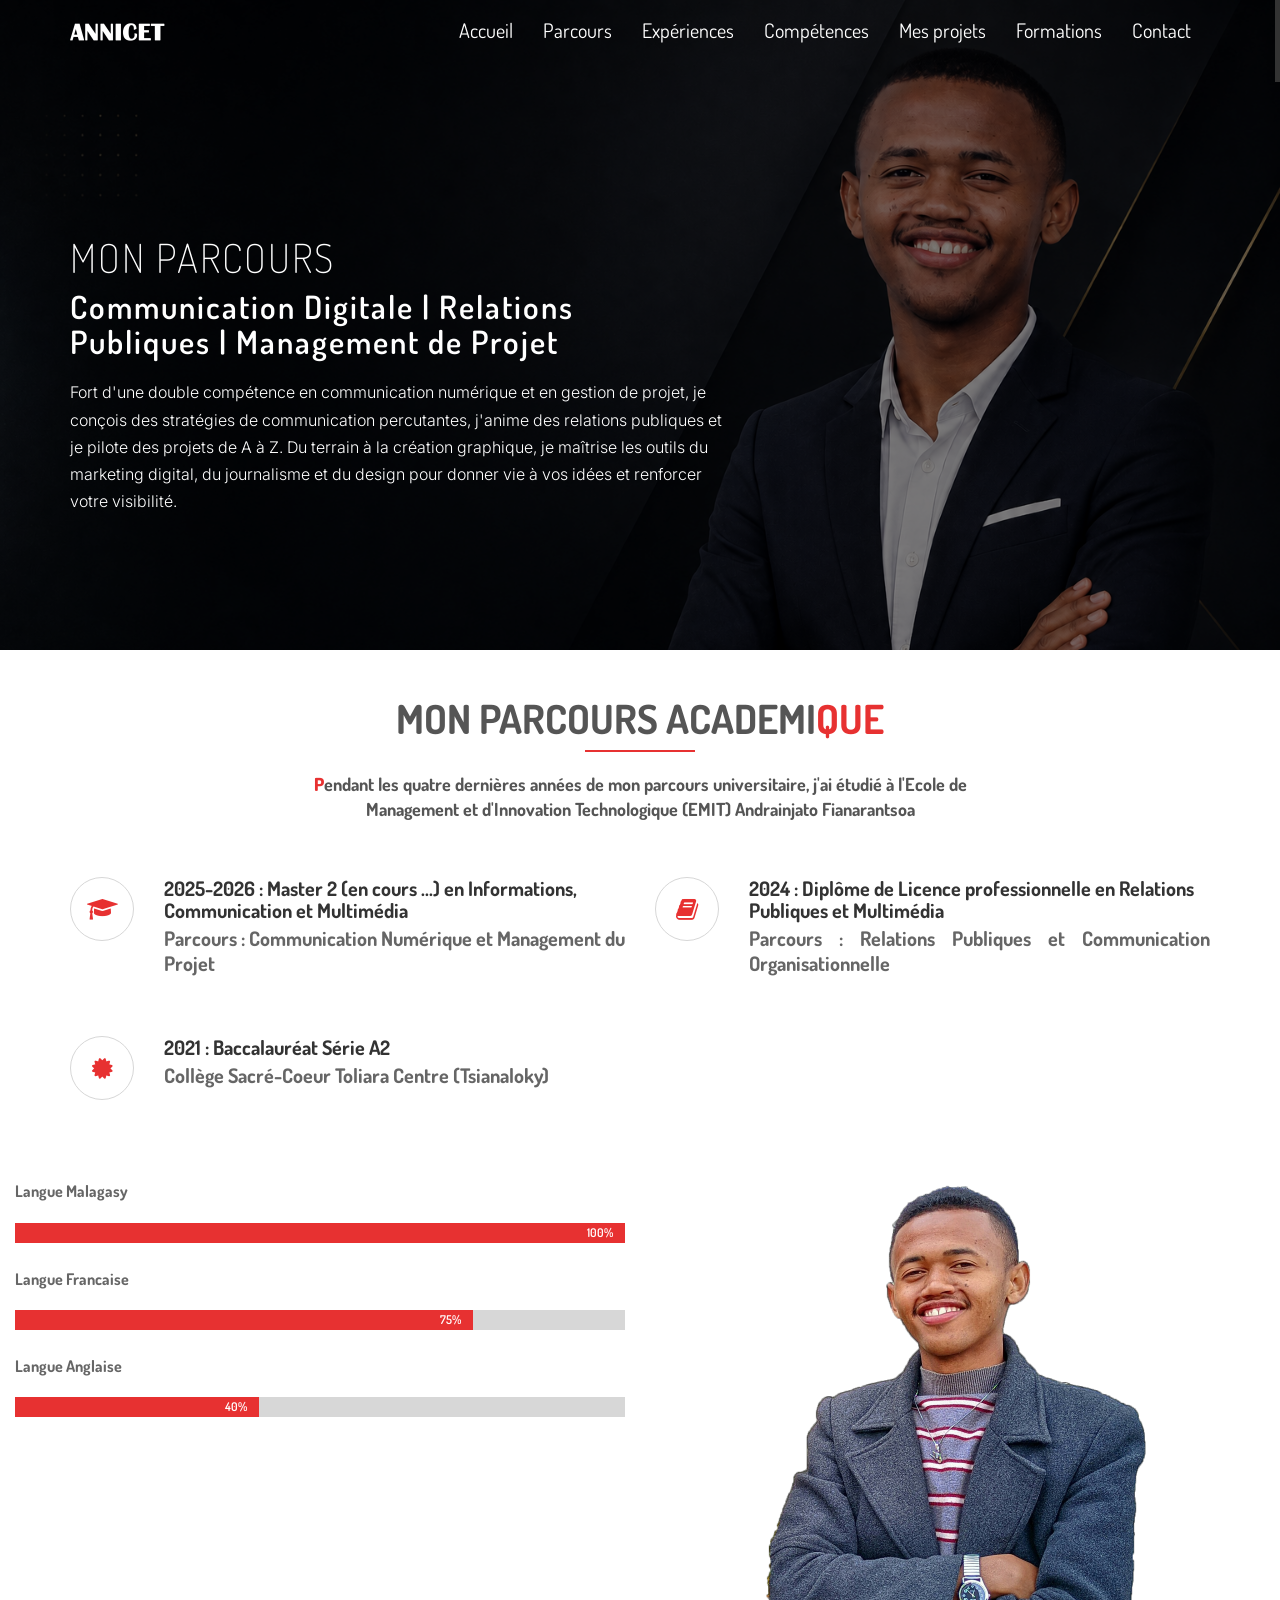
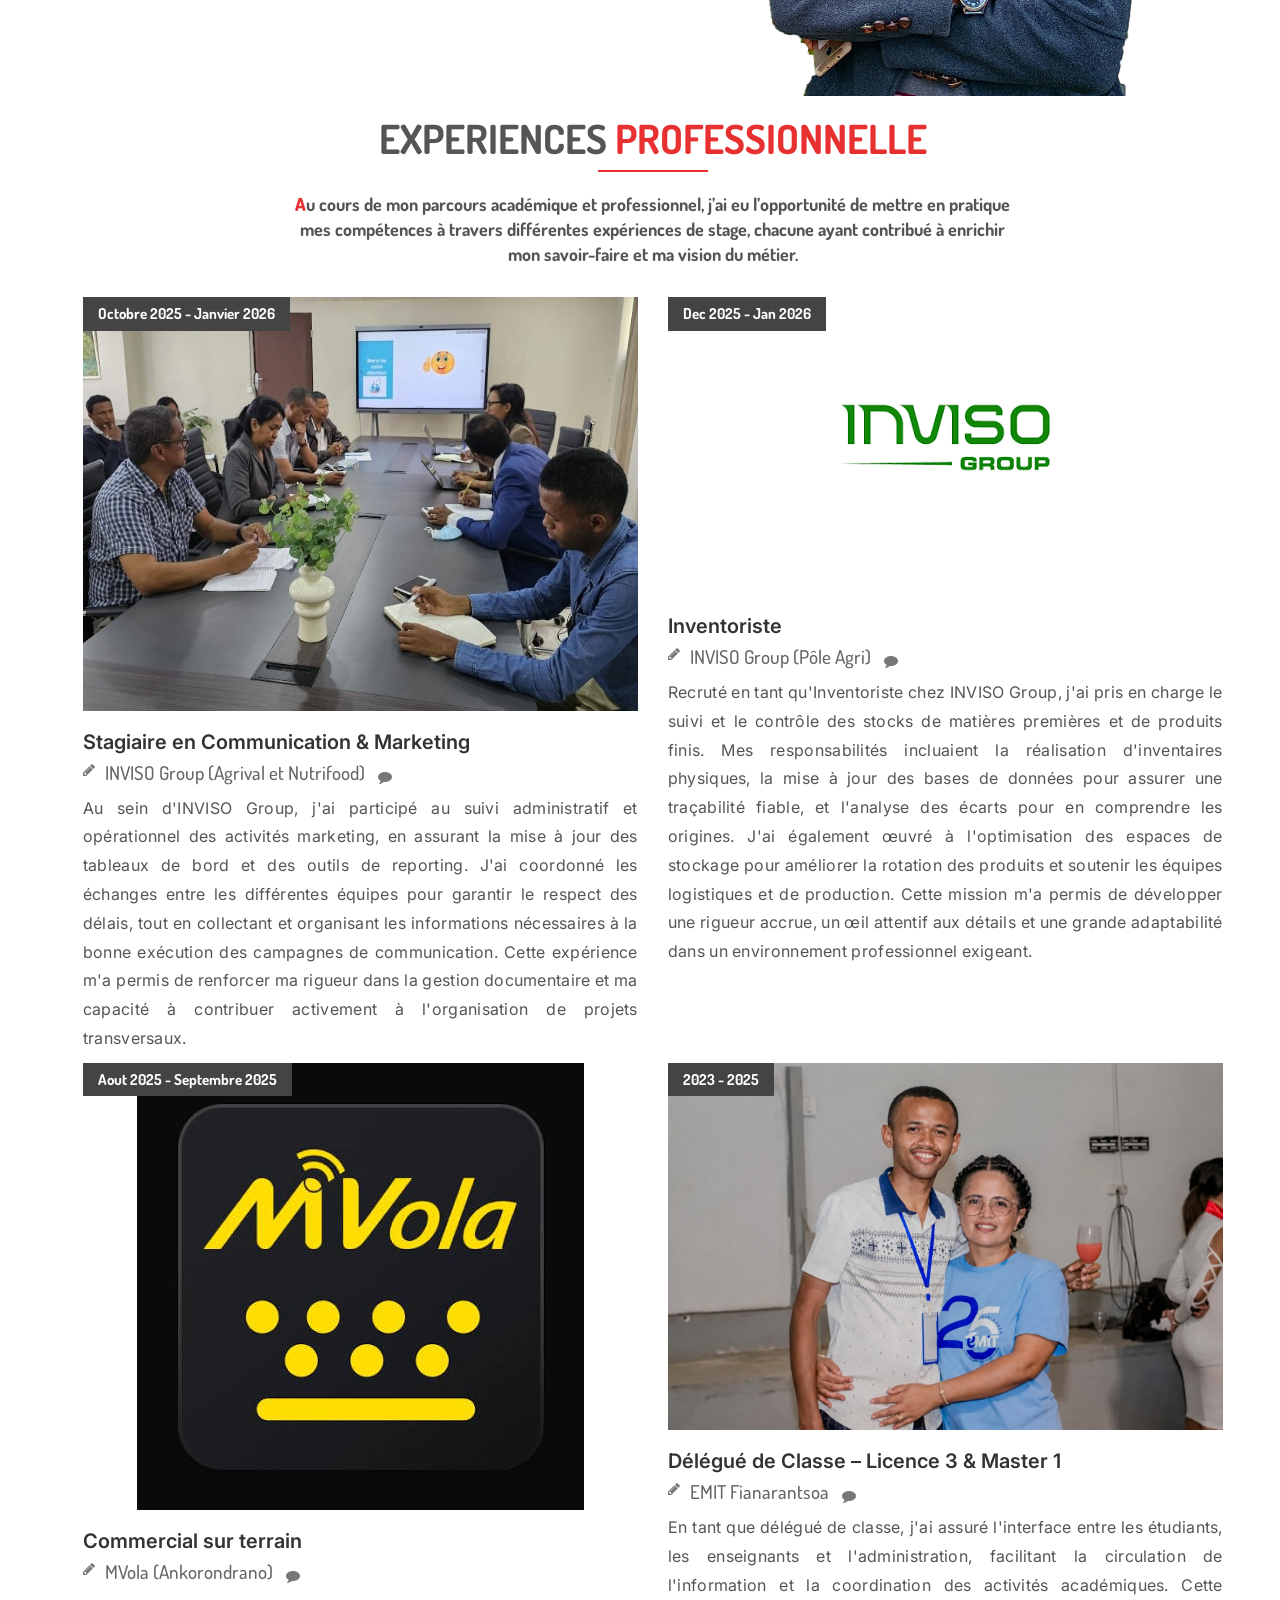
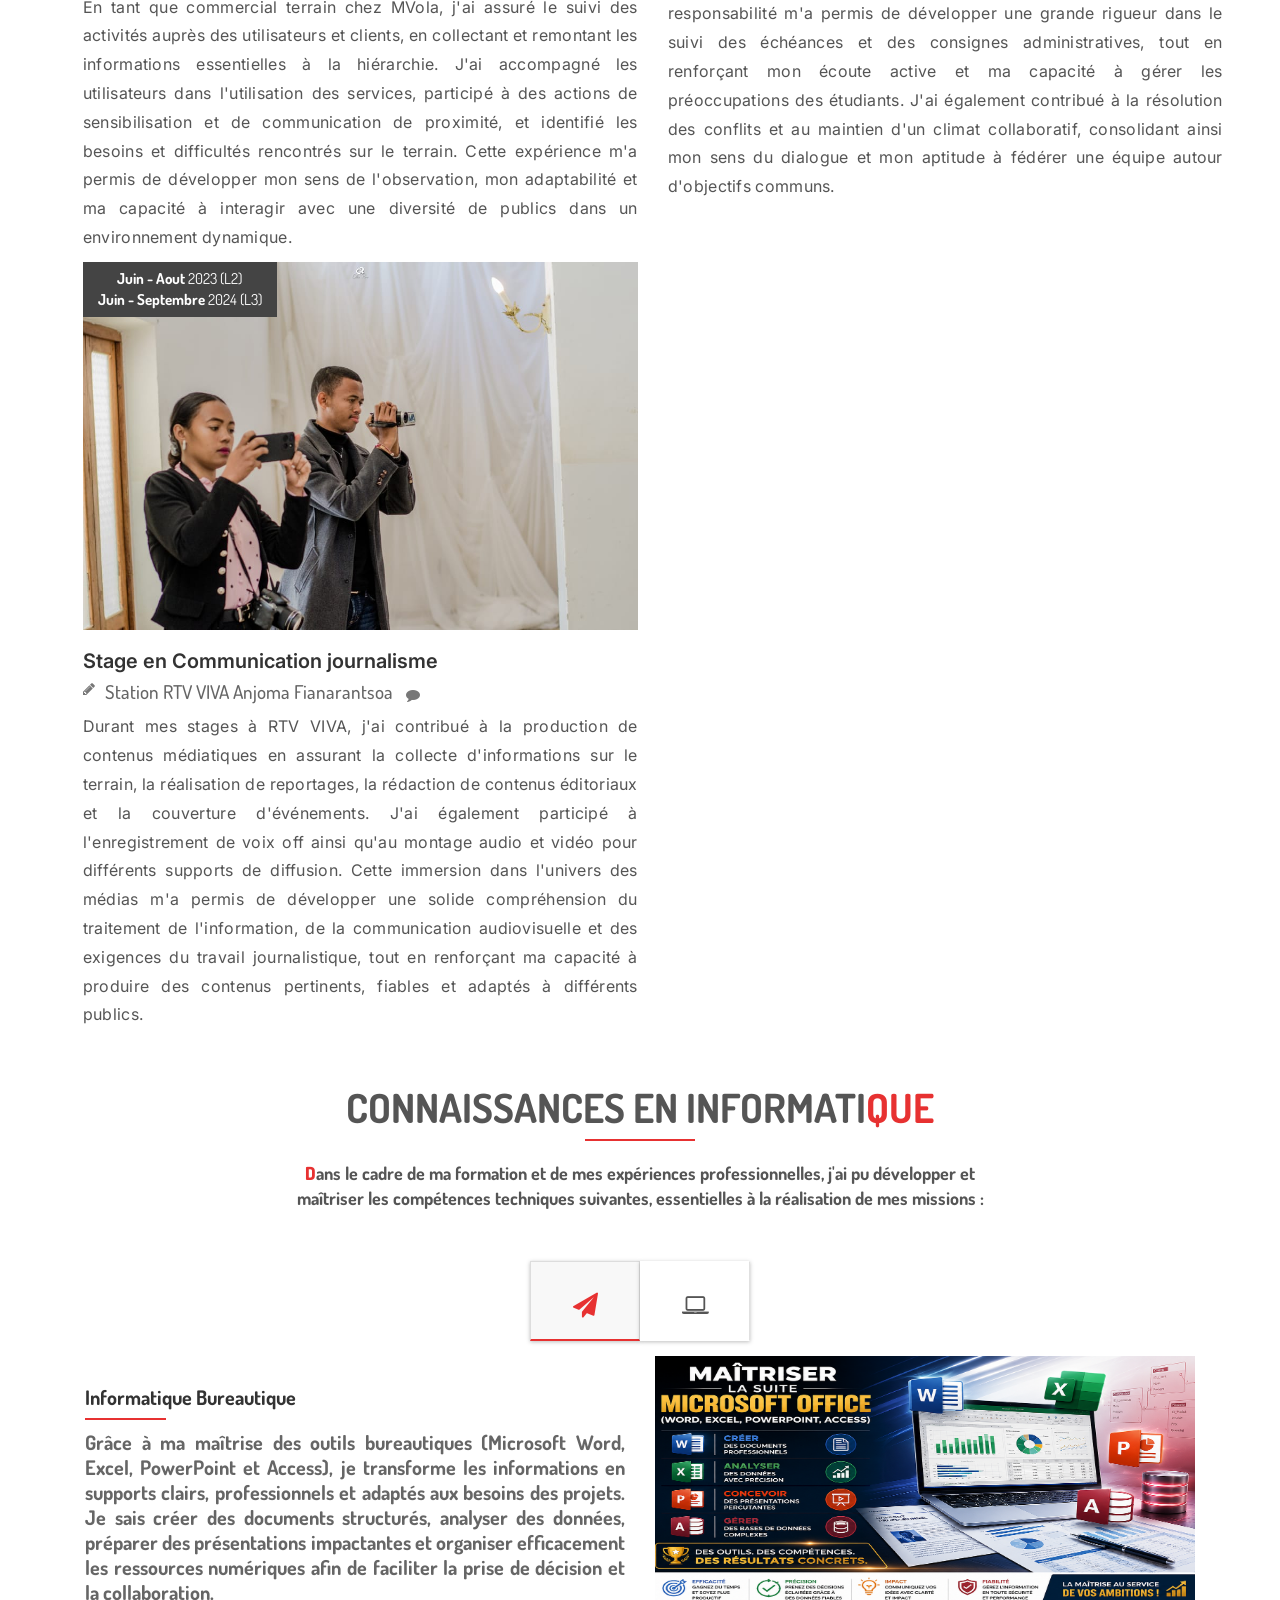
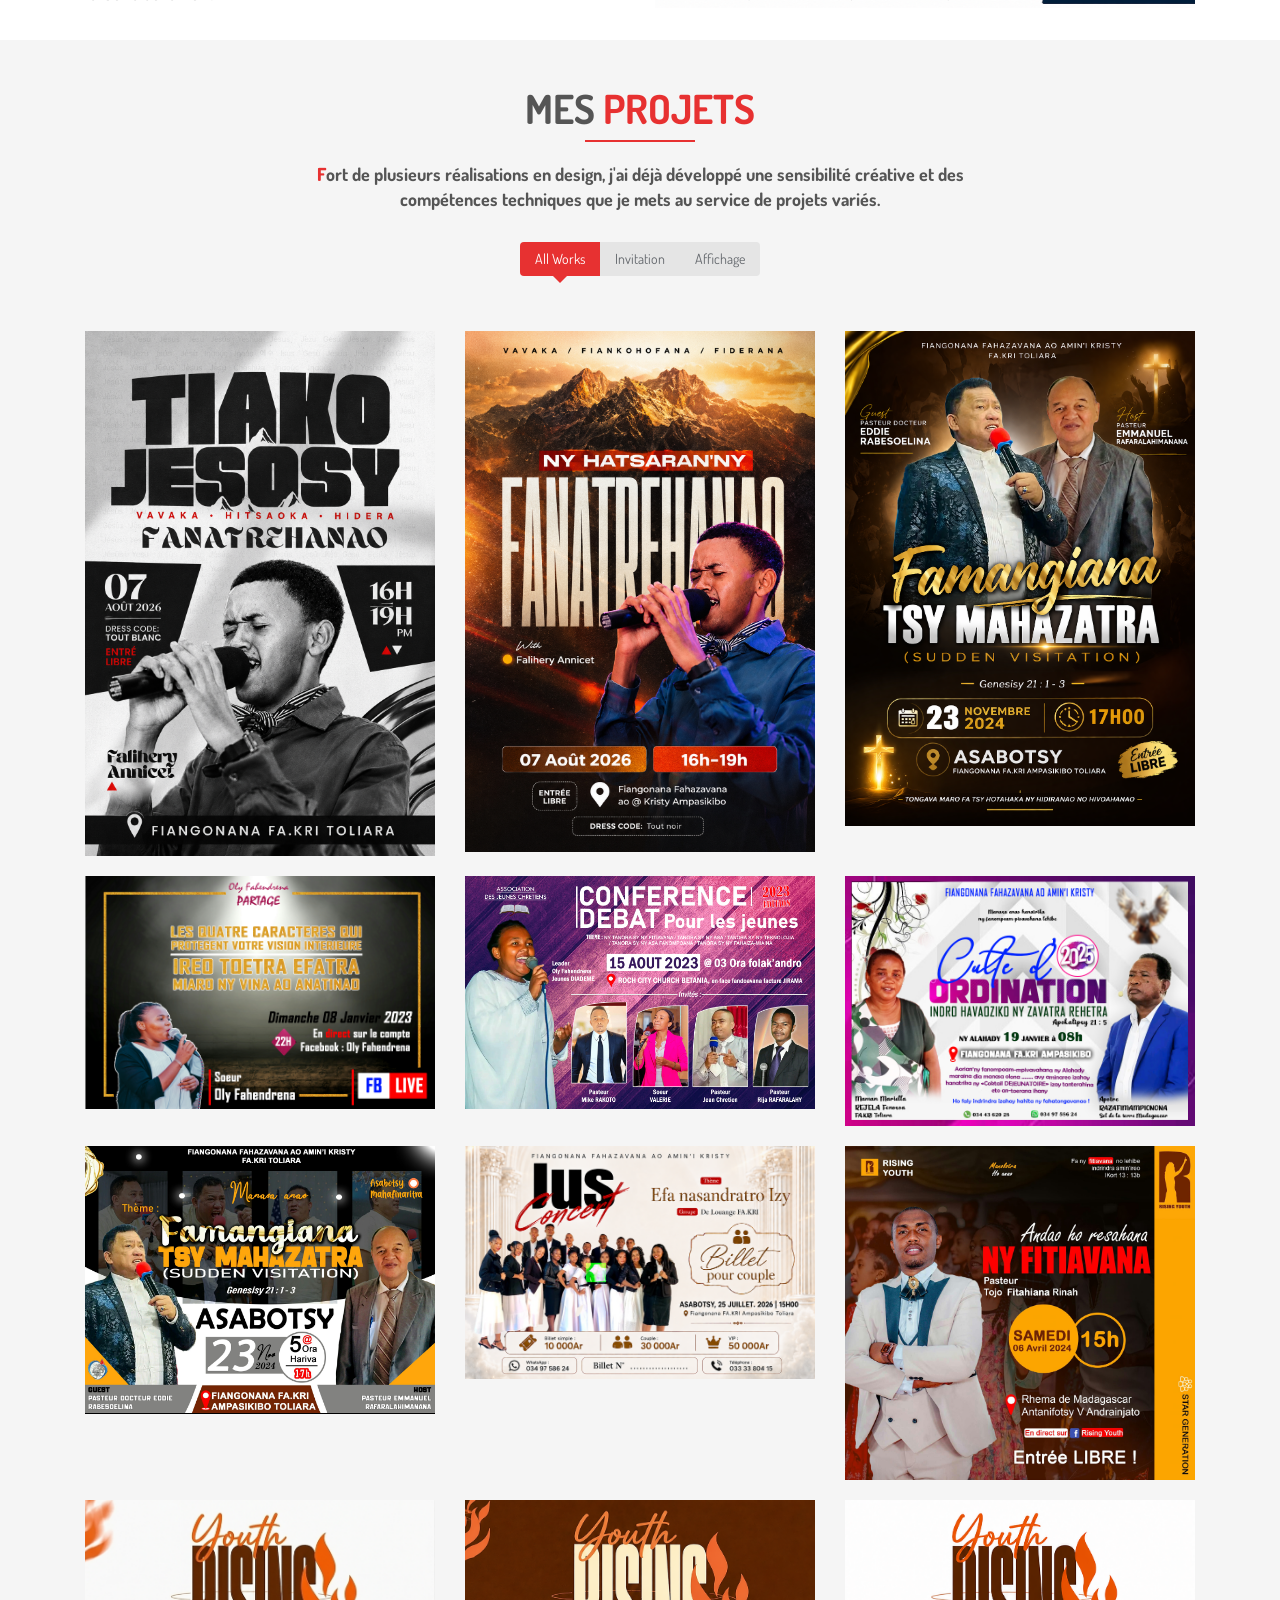
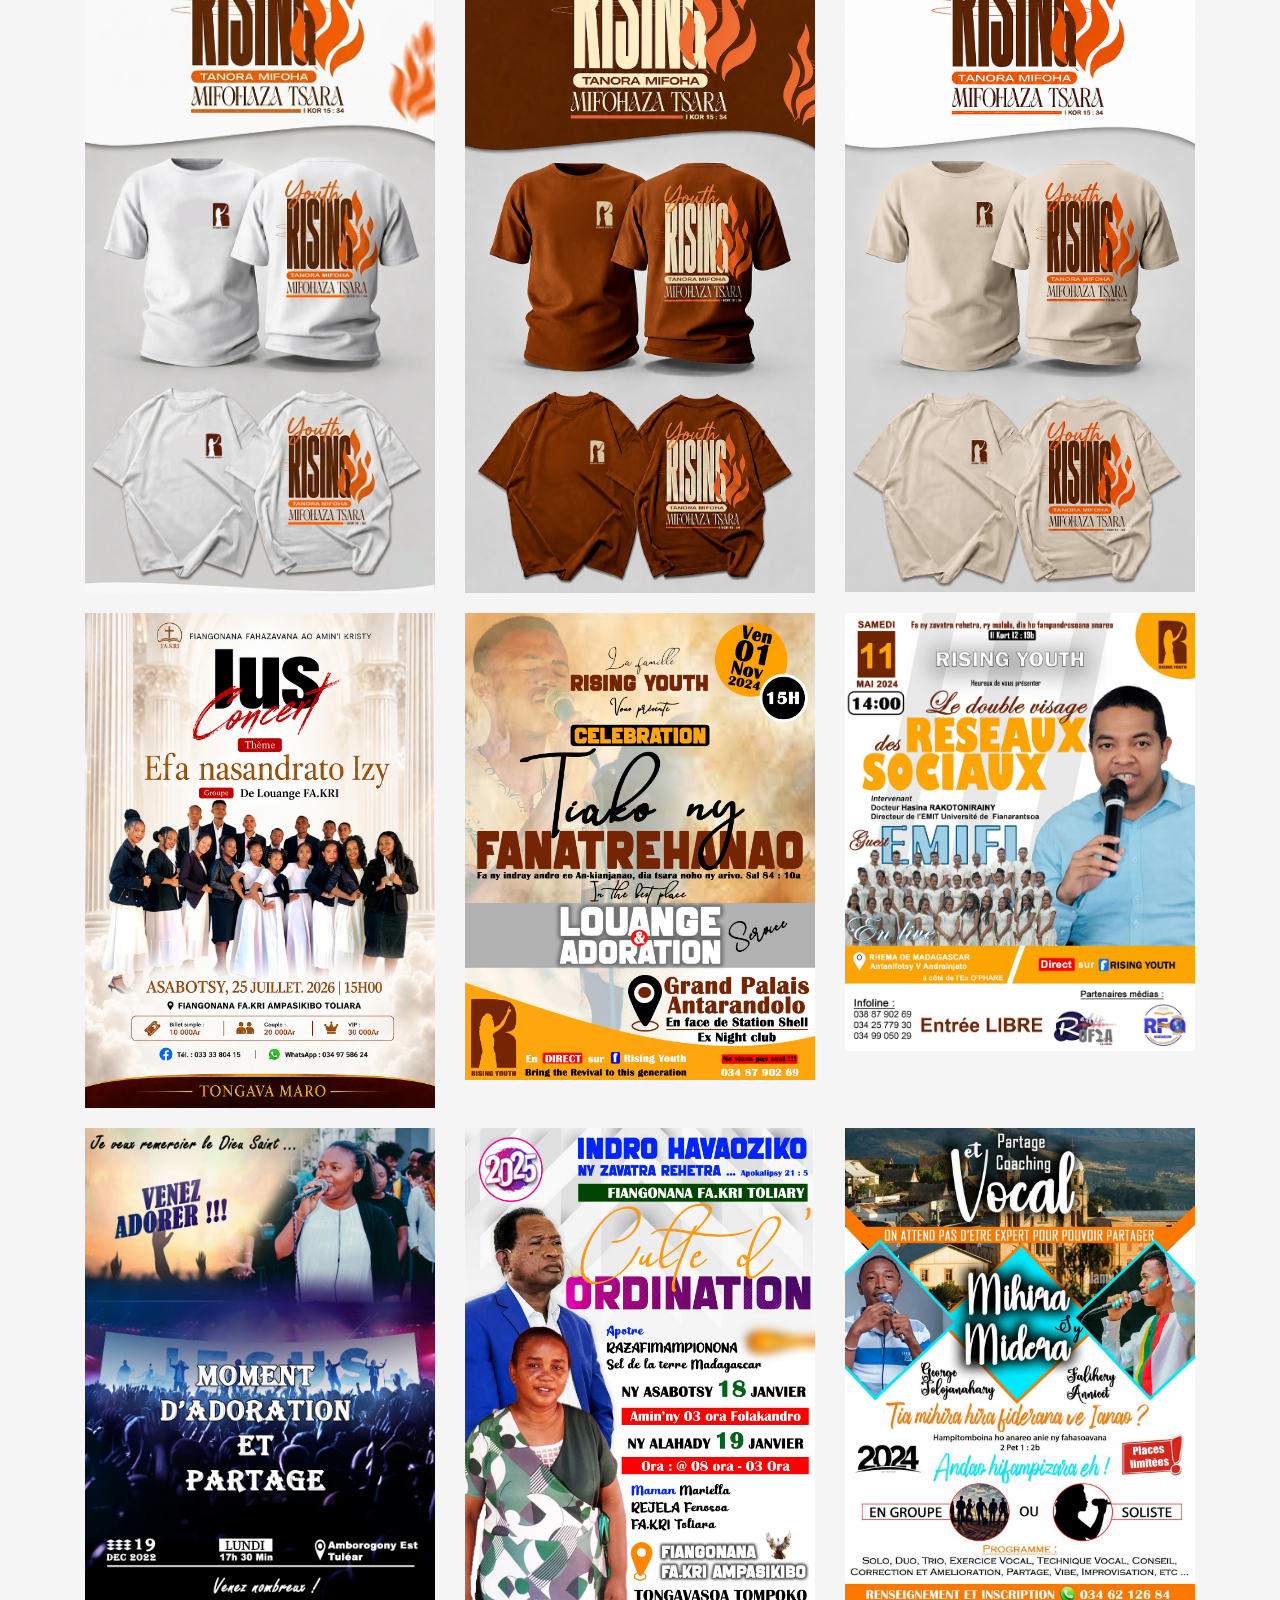
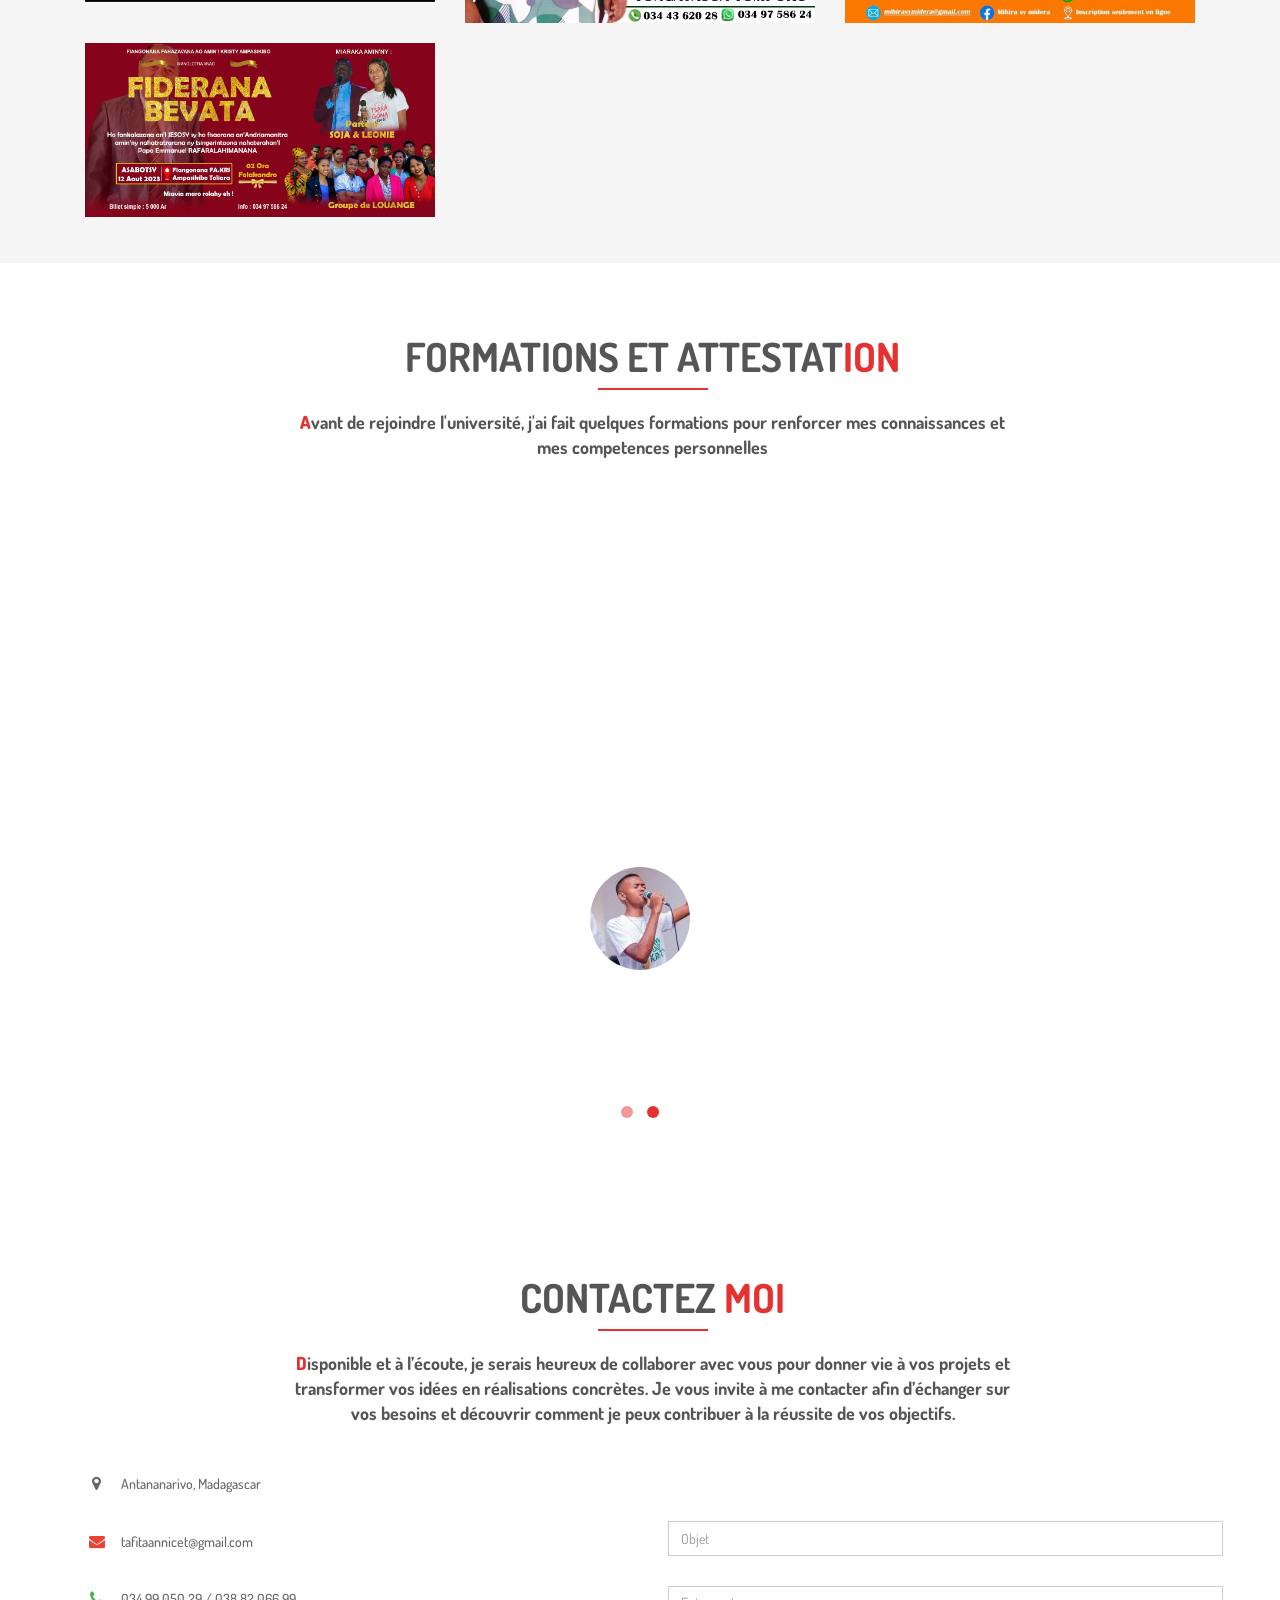
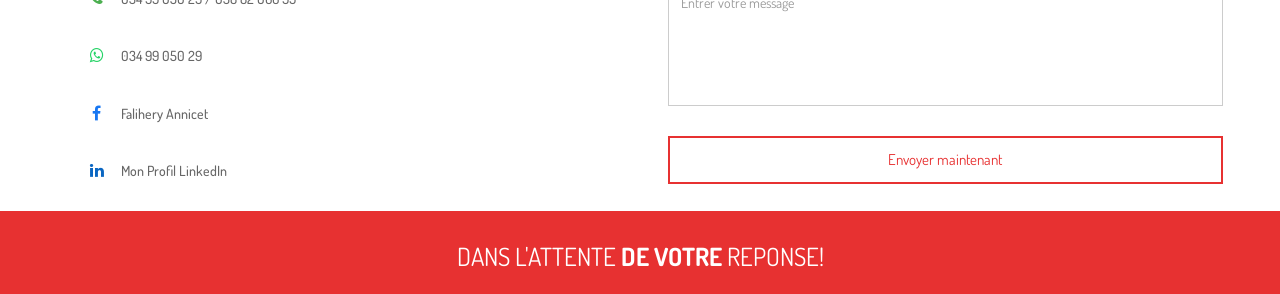
==== commit 41056da0: "Mise à jour du formulaire de contact avec Formspree" ====
--- a/index.html
+++ b/index.html
@@ -4,7 +4,6 @@
 	templatestock.co @templatestock
 	Released for free under the Creative Commons Attribution 3.0 license (templated.co/license)
 -->
-
 <html lang="en">
 <head>
 <meta charset="utf-8">
@@ -12,48 +11,27 @@
 <meta name="description" content="Portfolio officiel de Falihery Annicet, spécialiste en Communication Numérique, Relations Publiques et Management de Projet à Madagascar.">
 <meta name="author" content="Falihery Annicet">
 <title>Falihery Annicet | Communication Numérique, Relations Publiques & Management de Projet</title>
-<!--Bootstrap-->
 <link rel="stylesheet" type="text/css" href="css/bootstrap.css">
-<!--Stylesheets-->
-
 <link href="https://fonts.googleapis.com/css2?family=Dosis:wght@200..800&display=swap" rel="stylesheet">
 <link href="https://fonts.googleapis.com/css2?family=Inter:wght@300;400;500;600;700&display=swap" rel="stylesheet">
 <link rel="stylesheet" type="text/css" href="css/style.css">
-<!--Responsive-->
 <link rel="stylesheet" type="text/css" href="css/responsive.css">
-<!--Animation-->
 <link rel="stylesheet" type="text/css" href="css/animate.css">
-<!--Prettyphoto-->
 <link rel="stylesheet" type="text/css" href="css/prettyPhoto.css">
-<!--Font-Awesome-->
 <link rel="stylesheet" type="text/css" href="css/font-awesome.css">
-<!--Owl-Slider-->
 <link rel="stylesheet" type="text/css" href="css/owl.carousel.css">
 <link rel="stylesheet" type="text/css" href="css/owl.theme.css">
 <link rel="stylesheet" type="text/css" href="css/owl.transitions.css">
-<!--[if lt IE 9]>
-    <script src="js/html5shiv.js"></script>
-    <script src="js/respond.min.js"></script>
-  [endif]-->
 </head>
 <body data-spy="scroll" data-target=".navbar-default" data-offset="100">
 
-<!--Preloader-->
-<div id="preloader">
-  <div id="pre-status">
-    <div class="preload-placeholder"></div>
-  </div>
-</div>
-<!--Navigation-->
 <header id="menu">
   <div class="navbar navbar-default navbar-fixed-top">
     <div class="container">
       <div class="container-fluid">
-        <!-- Brand and toggle get grouped for better mobile display -->
         <div class="navbar-header">
           <button type="button" class="navbar-toggle collapsed" data-toggle="collapse" data-target="#bs-example-navbar-collapse-1" aria-expanded="false"> <span class="sr-only">Toggle navigation</span> <span class="icon-bar"></span> <span class="icon-bar"></span> <span class="icon-bar"></span> </button>
           <a class="navbar-brand" href="#menu"><img src="images/Logo/3.png" alt="Logo de Falihery Annicet"></a> </div>
-        <!-- Collect the nav links, forms, and other content for toggling -->
         <div class="collapse navbar-collapse" id="bs-example-navbar-collapse-1">
           <ul class="nav navbar-nav">
             <li class="active"><a class="scroll" href="#menu">Accueil</a></li>
@@ -65,13 +43,11 @@
             <li><a class="scroll" href="#contact">Contact</a></li>
           </ul>
         </div>
-        <!-- /.navbar-collapse -->
-      </div>
-      <!-- /.container-fluid -->
+      </div>
     </div>
   </div>
 </header>
-<!--Slider-Start-->
+
 <section id="slider">
   <div id="home-carousel" class="carousel slide" data-ride="carousel">
     <div class="carousel-inner">
@@ -85,7 +61,6 @@
       </div>
     </div>
   </div>
-  <!-- BOUTON CV - Taille moyenne, collé en bas à droite -->
   <a href="documents/CV_Falihery_Annicet.pdf" download="CV_Falihery_Annicet" 
      style="position:absolute; bottom:12px; right:12px; z-index:10;
             background:#0d6efd; color:#fff; padding:10px 22px; 
@@ -122,9 +97,8 @@
       </div>
       <a class="home-carousel-left" href="#home-carousel" data-slide="prev"><i class="fa fa-angle-left"></i></a> <a class="home-carousel-right" href="#home-carousel" data-slide="next"><i class="fa fa-angle-right"></i></a> </div>
   </div>
-  <!--/#home-carousel-->
-</section>
-<!--Service-Section-Start-->
+</section>
+
 <section id="service">
   <div class="container">
     <div class="col-md-8 col-md-offset-2">
@@ -138,36 +112,36 @@
       <div class="features-sec">
         <div class="col-md-6 col-sm-6 col-xs-6 wow fadeInUp" data-wow-duration="300ms" data-wow-delay="0ms">
           <div class="media service-box">
-            <div class="pull-left"> <i class="fa fa-line-chart"></i> </div>
+            <div class="pull-left"> <i class="fa fa-graduation-cap"></i> </div>
             <div class="media-body">
               <h5 class="media-heading">2025-2026 : Master 2 (en cours ...) en Informations, Communication et Multimédia</h5>
               <p>Parcours : Communication Numérique et Management du Projet</p>
             </div>
           </div>
         </div>
-        <!--/.col-md-4-->
         <div class="col-md-6 col-sm-6 col-xs-6 wow fadeInUp" data-wow-duration="300ms" data-wow-delay="100ms">
           <div class="media service-box">
-            <div class="pull-left"> <i class="fa fa-cubes"></i> </div>
+            <div class="pull-left"> <i class="fa fa-book"></i> </div>
             <div class="media-body">
               <h5 class="media-heading">2024 : Diplôme de Licence professionnelle en Relations Publiques et Multimédia</h5>
               <p>Parcours : Relations Publiques et Communication Organisationnelle</p>
             </div>
           </div>
         </div>
-        <!--/.col-md-4-->
         <div class="col-md-6 col-sm-6 col-xs-6 wow fadeInUp" data-wow-duration="300ms" data-wow-delay="400ms">
           <div class="media service-box">
-            <div class="pull-left"> <i class="fa fa-language"></i> </div>
+            <div class="pull-left"> <i class="fa fa-certificate"></i> </div>
             <div class="media-body">
               <h5 class="media-heading">2021 : Baccalauréat Série A2</h5>
               <p>Collège Sacré-Coeur Toliara Centre (Tsianaloky)</p>
             </div>
           </div>
         </div>
-        <!--/.col-md-4-->
-      </div>
-    </div>
+      </div>
+    </div>
+  </div>
+</section>
+
     <div class="experience">
       <div class="col-sm-6 col-xs-6">
         <div class="our-skills wow fadeInLeft" data-wow-duration="1000ms" data-wow-delay="300ms">
@@ -206,9 +180,7 @@
       </div>
     </div>
 
-    <!-- RANGÉE 1 : INVISO + NOUVELLE EXPÉRIENCE -->
     <div class="row">
-      <!-- 1. INVISO Group -->
       <div class="col-md-6 blog-sec">
         <div class="blog-info">
           <img src="images/Blog/2.jpg" class="img-responsive" alt="" height="585">
@@ -225,30 +197,24 @@
         </div>
       </div>
       
-      <!-- 2. NOUVELLE EXPÉRIENCE (à personnaliser) -->
       <div class="col-md-6 blog-sec">
         <div class="blog-info">
-          <!-- Remplacez par le chemin de votre image -->
           <img src="images/Blog/7.png" class="img-responsive" alt="">
           <div class="data-meta">
             <strong>Dec 2025 - </strong>
             <strong>Jan 2026</strong>
           </div>
-          <!-- Remplacez par le titre de votre poste -->
           <a href="#"><h5>Inventoriste</h5></a>
           <ul class="blog-icon">
             <li><i class="fa fa-pencil"></i><a href="#"><h6>INVISO Group (Pôle Agri)</h6></a></li>
             <li class="comment"><i class="fa fa-comment"></i><a href="#"></a></li>
           </ul>
-          <!-- Remplacer par la description de vos missions -->
           <p>Recruté en tant qu'Inventoriste chez INVISO Group, j'ai pris en charge le suivi et le contrôle des stocks de matières premières et de produits finis. Mes responsabilités incluaient la réalisation d'inventaires physiques, la mise à jour des bases de données pour assurer une traçabilité fiable, et l'analyse des écarts pour en comprendre les origines. J'ai également œuvré à l'optimisation des espaces de stockage pour améliorer la rotation des produits et soutenir les équipes logistiques et de production. Cette mission m'a permis de développer une rigueur accrue, un œil attentif aux détails et une grande adaptabilité dans un environnement professionnel exigeant.</p>
         </div>
       </div>
     </div>
 
-    <!-- RANGÉE 2 : MVola + Délégué -->
     <div class="row">
-      <!-- 3. MVola -->
       <div class="col-md-6 blog-sec">
         <div class="blog-info">
           <img src="images/Blog/6.jpg" class="img-responsive" alt="">
@@ -265,7 +231,6 @@
         </div>
       </div>
       
-      <!-- 4. Délégué de Classe -->
       <div class="col-md-6 blog-sec">
         <div class="blog-info">
           <img src="images/Blog/5.png" class="img-responsive" alt="">
@@ -283,9 +248,7 @@
       </div>
     </div>
 
-    <!-- RANGÉE 3 : RTV VIVA (seule, centrée ou à gauche) -->
     <div class="row">
-      <!-- 5. RTV VIVA -->
       <div class="col-md-6 blog-sec">
         <div class="blog-info">
           <img src="images/Blog/4.jpg" class="img-responsive" alt="">
@@ -303,13 +266,12 @@
           <p>Durant mes stages à RTV VIVA, j'ai contribué à la production de contenus médiatiques en assurant la collecte d'informations sur le terrain, la réalisation de reportages, la rédaction de contenus éditoriaux et la couverture d'événements. J'ai également participé à l'enregistrement de voix off ainsi qu'au montage audio et vidéo pour différents supports de diffusion. Cette immersion dans l'univers des médias m'a permis de développer une solide compréhension du traitement de l'information, de la communication audiovisuelle et des exigences du travail journalistique, tout en renforçant ma capacité à produire des contenus pertinents, fiables et adaptés à différents publics.</p>
         </div>
       </div>
-      <!-- Espace vide pour conserver la grille (ou vous pouvez supprimer cette div) -->
       <div class="col-md-6"></div>
     </div>
 
   </div>
 </section>
-<!--Features-Section-Start-->
+
 <section id="features">
   <div class="container">
     <div class="col-md-8 col-md-offset-2">
@@ -347,7 +309,7 @@
     </div>
   </div>
 </section>
-<!--Portfolio-Section-Start-->
+
 <section id="portfolio">
   <div class="container">
     <div class="col-md-8 col-md-offset-2">
@@ -363,7 +325,6 @@
         <li><a href="#" data-filter=".corporate">Invitation</a></li>
         <li><a href="#" data-filter=".portfolio">Affichage</a></li>
       </ul>
-      <!--/#portfolio-filter-->
     </div>
     <div class="portfolio-items">
       <div class="col-md-4 col-sm-6 col-xs-12 portfolio-item">
@@ -373,7 +334,6 @@
           </div>
         </div>
       </div>
-      <!--/.portfolio-item-->
       <div class="col-md-4 col-sm-6 col-xs-12 portfolio-item corporate portfolio">
         <div class="portfolio-item-inner"> <img class="img-responsive" src="images/Portfolio/28.png" alt="">
           <div class="portfolio-info"> <a class="preview" href="images/Portfolio/28.png" data-rel="prettyPhoto"><i class="fa fa-eye"></i></a>
@@ -381,7 +341,6 @@
           </div>
         </div>
       </div>
-      <!--/.portfolio-item-->
       <div class="col-md-4 col-sm-6 col-xs-12 portfolio-item creative">
         <div class="portfolio-item-inner"> <img class="img-responsive" src="images/Portfolio/18.png" alt="">
           <div class="portfolio-info"> <a class="preview" href="images/Portfolio/18.png" data-rel="prettyPhoto"><i class="fa fa-eye"></i></a>
@@ -389,7 +348,6 @@
           </div>
         </div>
       </div>
-      <!--/.portfolio-item-->
       <div class="col-md-4 col-sm-6 col-xs-12 portfolio-item corporate">
         <div class="portfolio-item-inner"> <img class="img-responsive" src="images/Portfolio/17.jpg" alt="">
           <div class="portfolio-info"> <a class="preview" href="images/Portfolio/17.jpg" data-rel="prettyPhoto"><i class="fa fa-eye"></i></a>
@@ -397,7 +355,6 @@
           </div>
         </div>
       </div>
-      <!--/.portfolio-item-->
       <div class="col-md-4 col-sm-6 col-xs-12 portfolio-item creative portfolio">
         <div class="portfolio-item-inner"> <img class="img-responsive" src="images/Portfolio/20.jpg" alt="">
           <div class="portfolio-info"> <a class="preview" href="images/Portfolio/20.jpg" data-rel="prettyPhoto"><i class="fa fa-eye"></i></a>
@@ -405,7 +362,6 @@
           </div>
         </div>
       </div>
-      <!--/.portfolio-item-->
       <div class="col-md-4 col-sm-6 col-xs-12 portfolio-item corporate">
         <div class="portfolio-item-inner"> <img class="img-responsive" src="images/Portfolio/15.jpg" alt="">
           <div class="portfolio-info"> <a class="preview" href="images/Portfolio/15.jpg" data-rel="prettyPhoto"><i class="fa fa-eye"></i></a>
@@ -413,7 +369,6 @@
           </div>
         </div>
       </div>
-      <!-- Nouveau Projet 19 -->
 <div class="col-md-4 col-sm-6 col-xs-12 portfolio-item corporate">
   <div class="portfolio-item-inner">
     <img class="img-responsive" src="images/Portfolio/19.jpg" alt="">
@@ -423,7 +378,6 @@
     </div>
   </div>
 </div>
-<!-- Nouveau Projet 22 -->
 <div class="col-md-4 col-sm-6 col-xs-12 portfolio-item corporate">
   <div class="portfolio-item-inner">
     <img class="img-responsive" src="images/Portfolio/22.png" alt="">
@@ -441,7 +395,6 @@
         </div>
       </div>
       
-      <!-- Nouveau Projet 23 -->
 <div class="col-md-4 col-sm-6 col-xs-12 portfolio-item corporate">
   <div class="portfolio-item-inner">
     <img class="img-responsive" src="images/Portfolio/23.png" alt="">
@@ -452,7 +405,6 @@
   </div>
 </div>
 
-<!-- Nouveau Projet 24 -->
 <div class="col-md-4 col-sm-6 col-xs-12 portfolio-item corporate">
   <div class="portfolio-item-inner">
     <img class="img-responsive" src="images/Portfolio/24.png" alt="">
@@ -463,7 +415,6 @@
   </div>
 </div>
 
-<!-- Nouveau Projet 25 -->
 <div class="col-md-4 col-sm-6 col-xs-12 portfolio-item corporate">
   <div class="portfolio-item-inner">
     <img class="img-responsive" src="images/Portfolio/25.png" alt="">
@@ -473,8 +424,7 @@
     </div>
   </div>
 </div>
-      <!-- Nouveau Projet 21 -->
-<div class="col-md-4 col-sm-6 col-xs-12 portfolio-item corporate">
+      <div class="col-md-4 col-sm-6 col-xs-12 portfolio-item corporate">
   <div class="portfolio-item-inner">
     <img class="img-responsive" src="images/Portfolio/21.jpg" alt="">
     <div class="portfolio-info">
@@ -484,7 +434,6 @@
   </div>
 </div>
 
-<!-- Nouveau Projet 26 -->
 <div class="col-md-4 col-sm-6 col-xs-12 portfolio-item corporate">
   <div class="portfolio-item-inner">
     <img class="img-responsive" src="images/Portfolio/26.jpg" alt="">
@@ -495,7 +444,6 @@
   </div>
 </div>
 
-<!-- Nouveau Projet 13 -->
 <div class="col-md-4 col-sm-6 col-xs-12 portfolio-item corporate">
   <div class="portfolio-item-inner">
     <img class="img-responsive" src="images/Portfolio/13.jpg" alt="">
@@ -506,7 +454,6 @@
   </div>
 </div>
 
-<!-- Nouveau Projet 11 -->
 <div class="col-md-4 col-sm-6 col-xs-12 portfolio-item corporate">
   <div class="portfolio-item-inner">
     <img class="img-responsive" src="images/Portfolio/11.jpg" alt="">
@@ -517,7 +464,6 @@
   </div>
 </div>
 
-<!-- Nouveau Projet 16 -->
 <div class="col-md-4 col-sm-6 col-xs-12 portfolio-item corporate">
   <div class="portfolio-item-inner">
     <img class="img-responsive" src="images/Portfolio/16.jpg" alt="">
@@ -528,7 +474,6 @@
   </div>
 </div>
 
-<!-- Nouveau Projet 29 -->
 <div class="col-md-4 col-sm-6 col-xs-12 portfolio-item corporate">
   <div class="portfolio-item-inner">
     <img class="img-responsive" src="images/Portfolio/29.jpeg" alt="">
@@ -539,7 +484,6 @@
   </div>
 </div>
 
-<!-- Nouveau Projet 14 -->
 <div class="col-md-4 col-sm-6 col-xs-12 portfolio-item corporate">
   <div class="portfolio-item-inner">
     <img class="img-responsive" src="images/Portfolio/14.jpg" alt="">
@@ -549,11 +493,10 @@
     </div>
   </div>
 </div>
-      <!--/.portfolio-item-->
-    </div>
-  </div>
-</section>
-<!--Pricing-Section-Start-->
+    </div>
+  </div>
+</section>
+
 <section id="pricing">
   <div class="container">
     <div class="col-md-8 col-md-offset-2">
@@ -593,7 +536,7 @@
     </div>
   </div>
 </section>
-<!--Testimonials-Section-Start-->
+
 <section id="testimonials" class="parallex">
   <div class="container">
     <div class="quote"> <i class="fa fa-quote-left"></i> </div>
@@ -614,11 +557,9 @@
     </div>
   </div>
 </section>
-<!-- CONTACT SECTION START -->
+
 <section id="contact">
     <div class="container">
-
-        <!-- TITRE -->
         <div class="col-md-8 col-md-offset-2">
             <div class="heading">
                 <h2>CONTACTEZ <span>MOI</span></h2>
@@ -628,29 +569,19 @@
                 </p>
             </div>
         </div>
-
-        <!-- CONTENU CONTACT : 2 colonnes -->
         <div class="row">
-
-            <!-- COLONNE GAUCHE : INFOS DE CONTACT -->
             <div class="col-md-6 col-sm-6 contact-sec-1">
                 <ul class="contact-form">
-
-                    <!-- ADRESSE (libellé supprimé) -->
                     <li>
                         <i class="fa fa-map-marker icon-location"></i>
                         <h6>Antananarivo, Madagascar</h6>
                     </li>
-
-                    <!-- EMAIL -->
                     <li>
                         <i class="fa fa-envelope icon-email" style="color: #EA4335;"></i>
                         <h6>
                             <a href="mailto:tafitaannicet@gmail.com">tafitaannicet@gmail.com</a>
                         </h6>
                     </li>
-
-                    <!-- TELEPHONE -->
                     <li>
                         <i class="fa fa-phone icon-phone" style="color: #4CAF50;"></i>
                         <h6>
@@ -658,68 +589,58 @@
                             <a href="tel:+261388206699">038 82 066 99</a>
                         </h6>
                     </li>
-
-                    <!-- WHATSAPP -->
                     <li>
                         <i class="fa fa-whatsapp icon-whatsapp" style="color: #25D366;"></i>
                         <h6>
                             <a href="https://wa.me/261349905029" target="_blank">034 99 050 29</a>
                         </h6>
                     </li>
-
-                    <!-- FACEBOOK -->
                     <li>
                         <i class="fa fa-facebook icon-facebook" style="color: #1877F2;"></i>
                         <h6>
                             <a href="https://www.facebook.com/falihery.annicet" target="_blank">Falihery Annicet</a>
                         </h6>
                     </li>
-
-                    <!-- LINKEDIN -->
                     <li>
                         <i class="fa fa-linkedin icon-linkedin" style="color: #0A66C2;"></i>
                         <h6>
                             <a href="https://www.linkedin.com/in/falihery-tafita-annicet-mario-aaaa2a378/" target="_blank">Mon Profil LinkedIn</a>
                         </h6>
                     </li>
-
                 </ul>
             </div>
-
-            <!-- COLONNE DROITE : FORMULAIRE -->
-            <div class="col-md-6 col-sm-6">
-                <form id="main-contact-form" name="contact-form" method="post" action="#">
-                    <div class="row wow fadeInDown" data-wow-duration="1000ms" data-wow-delay="300ms">
-                        <div class="col-sm-6">
-                            <div class="form-group">
-                                <input type="text" name="nom" class="form-control" placeholder="Nom" required="required">
-                            </div>
-                        </div>
-                        <div class="col-sm-6">
-                            <div class="form-group">
-                                <input type="email" name="email" class="form-control" placeholder="Adresse Email" required="required">
-                            </div>
-                        </div>
-                    </div>
-                    <div class="form-group">
-                        <input type="text" name="Objet" class="form-control" placeholder="Objet" required="required">
-                    </div>
-                    <div class="form-group">
-                        <textarea name="message" id="message" class="form-control" rows="4" placeholder="Entrer votre message" required="required"></textarea>
-                    </div>
-                    <a class="btn-send col-md-12 col-sm-12 col-xs-12" href="#">Envoyer maintenant</a>
-                </form>
-            </div>
-
-        </div>
-        <!-- /row -->
-
-    </div>
-    <!-- /container -->
-</section>
-<!-- CONTACT SECTION END -->
-
-<!-- FOOTER -->
+         <div class="col-md-6 col-sm-6">
+    <form id="main-contact-form" name="contact-form" method="post" action="https://formspree.io/f/mlgvybll">
+        <div class="row wow fadeInDown" data-wow-duration="1000ms" data-wow-delay="300ms">
+            <div class="col-sm-6">
+                <div class="form-group">
+                    <input type="text" name="nom" class="form-control" placeholder="Nom" required="required">
+                </div>
+            </div>
+            <div class="col-sm-6">
+                <div class="form-group">
+                    <input type="email" name="email" class="form-control" placeholder="Adresse Email" required="required">
+                </div>
+            </div>
+        </div>
+        <div class="form-group">
+            <input type="text" name="Objet" class="form-control" placeholder="Objet" required="required">
+        </div>
+        <div class="form-group">
+            <textarea name="message" id="message" class="form-control" rows="4" placeholder="Entrer votre message" required="required"></textarea>
+        </div>
+        <!-- Champs cachés pour Formspree (ne modifient pas l'affichage) -->
+        <input type="hidden" name="_captcha" value="true">
+        <!-- Optionnel : rediriger vers une page de remerciement (modifiez l'URL) -->
+        <input type="hidden" name="_next" value="https://votresite.com/merci.html">
+        <!-- Le bouton reste un <a>, mais on lui ajoute un onclick pour soumettre le formulaire -->
+        <a class="btn-send col-md-12 col-sm-12 col-xs-12" href="javascript:void(0);" onclick="document.getElementById('main-contact-form').submit();">Envoyer maintenant</a>
+    </form>
+</div>
+        </div>
+    </div>
+</section>
+
 <footer id="footer">
     <div class="bg-sec">
         <div class="container">
@@ -727,26 +648,17 @@
         </div>
     </div>
 </footer>
-  </div>
-<!--Jquery-->
+
 <script type="text/javascript" src="js/jquery.min.js"></script>
-<!--Boostrap-Jquery-->
 <script type="text/javascript" src="js/bootstrap.js"></script>
-<!--Preetyphoto-Jquery-->
 <script type="text/javascript" src="js/jquery.prettyPhoto.js"></script>
-<!--NiceScroll-Jquery-->
 <script type="text/javascript" src="js/jquery.nicescroll.js"></script>
 <script type="text/javascript" src="js/waypoints.min.js"></script>
-<!--Isotopes-->
 <script type="text/javascript" src="js/jquery.isotope.js"></script>
-<!--Wow-Jquery-->
 <script type="text/javascript" src="js/wow.js"></script>
-<!--Count-Jquey-->
 <script type="text/javascript" src="js/jquery.countTo.js"></script>
 <script type="text/javascript" src="js/jquery.inview.min.js"></script>
-<!--Owl-Crousels-Jqury-->
 <script type="text/javascript" src="js/owl.carousel.js"></script>
-<!--Main-Scripts-->
 <script type="text/javascript" src="js/script.js"></script>
 </body>
 </html>
--- a/css/style.css
+++ b/css/style.css
@@ -10,106 +10,35 @@
 body {
 	font-family: 'Dosis', sans-serif;
 }
-/*for-section-text-start-here*/
+
 ::selection {
- background: #e73131; /* WebKit/Blink Browsers */
- color:#fff;
+	background: #e73131;
+	color:#fff;
 }
 ::-webkit-selection {
-background-color: #e73131;
-color: #FFF;
+	background-color: #e73131;
+	color: #FFF;
 }
 ::-ms-selection {
-background-color: #e73131;
-color: #FFF;
+	background-color: #e73131;
+	color: #FFF;
 }
 ::-o-selection {
-background-color: #e73131;
-color: #FFF;
+	background-color: #e73131;
+	color: #FFF;
 }
 ::-moz-selection {
-background-color: #e73131;
-color: #FFF;
-}
-/* ========================================================================
-  Hover animation 
- ========================================================================== */
-@-webkit-keyframes hvr-pulse {
- 25% {
- -webkit-transform: scale(1.1);
- transform: scale(1.1);
-}
- 75% {
- -webkit-transform: scale(0.9);
- transform: scale(0.9);
-}
-}
-@keyframes hvr-pulse {
- 25% {
- -webkit-transform: scale(1.1);
- transform: scale(1.1);
-}
- 75% {
- -webkit-transform: scale(0.9);
- transform: scale(0.9);
-}
-}
-.hvr-pulse {
-	display: inline-block;
-	vertical-align: middle;
-	-webkit-transform: translateZ(0);
-	transform: translateZ(0);
-	box-shadow: 0 0 1px rgba(0, 0, 0, 0);
-	-webkit-backface-visibility: hidden;
-	backface-visibility: hidden;
-	-moz-osx-font-smoothing: grayscale;
-}
-.hvr-pulse:hover, .hvr-pulse:focus, .hvr-pulse:active {
-	-webkit-animation-name: hvr-pulse;
-	animation-name: hvr-pulse;
-	-webkit-animation-duration: 1s;
-	animation-duration: 1s;
-	-webkit-animation-timing-function: linear;
-	animation-timing-function: linear;
-	-webkit-animation-iteration-count: infinite;
-	animation-iteration-count: infinite;
-}
-/* ========================================================================
-  Hover End 
- ========================================================================== */
-#preloader {
-	background: #FFF;
-	bottom: 0;
-	left: 0;
-	position: fixed;
-	right: 0;
-	top: 0;
-	z-index: 9999;
-}
-#pre-status, .preload-placeholder {
-	background-image:url(../preloader.gif);
-	background-position: center;
-	background-repeat: no-repeat;
-	height: 296px;
-	left: 38%;
-	margin: -20px 0 0 -20px;
-	position: absolute;
-	top: 32%;
-	width: 296px;
-}
-.preload-placeholder {
-	background: none;
-	left: 0;
-	margin: 0;
-	text-align: center;
-	top: 65%;
-}
+	background-color: #e73131;
+	color: #FFF;
+}
+
 .parallex {
 	background-attachment:fixed;
 	background-position:center;
 	background-size:cover;
 	background-repeat:no-repeat;
 }
+
 p {
 	font-size:20px;
 	color:#666;
@@ -117,9 +46,11 @@
 	line-height:25px;
 	font-family: 'Dosis', sans-serif;
 }
-h1, h2, h3, h4, h5, h6, .h1, .h2, .h3, .h4, .h5, .h6{
- font-family: 'Dosis', sans-serif;
-}
+
+h1, h2, h3, h4, h5, h6, .h1, .h2, .h3, .h4, .h5, .h6 {
+	font-family: 'Dosis', sans-serif;
+}
+
 h1 {
 	color:#fff;
 	font-size:51px;
@@ -147,6 +78,7 @@
 h6 {
 	font-size:19px;
 }
+
 strong {
 	font-weight:bolder;
 }
@@ -160,45 +92,11 @@
 	border:1px solid #e73131;
 	width:15%;
 }
+
 a:hover, a:focus {
 	text-decoration:none;
 }
-a.btn-down {
-	height:50px;
-	width:50px;
-	color:#fff;
-	border:2px solid #fff;
-	padding:5% 10%;
-	position: relative;
-	top: 35px;
-	font-size: 17px;
-}
-a.btn-down:hover {
-	background:#fff;
-	color:#e73131;
-	transition:all 0.5s;
-	-moz-transition: all 0.5s;
-	-o-transition: all 0.5s;
-	-webkit-transition: all 0.5s;
-}
-a.btn-order {
-	height: 50px;
-	width: 50px;
-	color: #e73131;
-	border: 2px solid #e73131;
-	padding: 3% 5%;
-	font-size: 15px;
-	position: relative;
-	top: 5px;
-}
-a.btn-order:hover {
-	background:#e73131;
-	color:#fff;
-	transition:all 0.5s;
-	-moz-transition: all 0.5s;
-	-o-transition: all 0.5s;
-	-webkit-transition: all 0.5s;
-}
+
 a.btn-send {
 	color: #e73131;
 	border: 2px solid #e73131;
@@ -213,7 +111,7 @@
 	-o-transition: all 0.5s;
 	-webkit-transition: all 0.5s;
 }
-/*Navigation-stylesheets-include-here*/
+
 .navbar-default {
 	background:rgba(248, 248, 248, 0);
 	border:rgba(248, 248, 248, 0);
@@ -242,7 +140,9 @@
 	color:#e73131;
 	transition:all 0.4s;
 }
-#menu .navbar-default .navbar-nav > .active > a, .navbar-default .navbar-nav > .active > a:hover, .navbar-default .navbar-nav > .active > a:focus {
+#menu .navbar-default .navbar-nav > .active > a,
+.navbar-default .navbar-nav > .active > a:hover,
+.navbar-default .navbar-nav > .active > a:focus {
 	color:#e73131;
 	background:transparent;
 }
@@ -260,9 +160,8 @@
 	-o-transition: all 0.3s;
 	-webkit-transition: all 0.3s;
 }
-/*Slider-stylesheets-include-here*/
-
-	#home-carousel .item {
+
+#home-carousel .item {
 	background-position: right;
 	background-repeat: no-repeat;
 	background-size:cover;
@@ -310,7 +209,8 @@
 	font-weight:normal;
 	line-height:27px;
 }
-.home-carousel-left, .home-carousel-right {
+.home-carousel-left,
+.home-carousel-right {
 	background-color: #e73131;
 	color:#fff;
 	font-size: 37px;
@@ -340,9 +240,10 @@
 #home-carousel:hover .home-carousel-right {
 	right:0;
 }
-/* Carousel animation */
-
-	#home-carousel .item h1, #home-carousel .item h2, #home-carousel .item p {
+
+#home-carousel .item h1,
+#home-carousel .item h2,
+#home-carousel .item p {
 	opacity:0;
 	-moz-transform: scale(0.5);
 	-webkit-transform: scale(0.5);
@@ -357,7 +258,9 @@
 	-o-transition: all 0.5s ease-in-out 0.15s;
 	transition: all 0.5s ease-in-out 0.15s;
 }
-#home-carousel .item.active h1, #home-carousel .item.active h2, #home-carousel .item.active p {
+#home-carousel .item.active h1,
+#home-carousel .item.active h2,
+#home-carousel .item.active p {
 	opacity:1;
 	-moz-transform: scale(1);
 	-webkit-transform: scale(1);
@@ -379,13 +282,7 @@
 	-o-transition: all 0.5s ease-in-out 0.45s;
 	transition: all 0.5s ease-in-out 0.45s;
 }
-/*About-stylesheets-include-here*/
-#about {
-	padding:3% 0%;
-}
-#about .heading {
-	text-align:center;
-}
+
 .heading h2 {
 	font-family: 'Dosis', sans-serif;
 }
@@ -395,17 +292,7 @@
 	font-weight:bolder;
 	color:#555;
 }
-.ab-sec {
-	text-align:justify;
-}
-.ab-sec h3 {
-	font-weight:bolder;
-}
-.ab-sec p {
-	padding:10px 0px;
-	font-size:18px;
-}
-/*Background-stylesheets-include-here*/
+
 .bg-sec {
 	background:#e73131;
 	margin-top:10px;
@@ -419,20 +306,12 @@
 .bg-sec p {
 	color:#FFFFFF;
 }
-/*Service-stylesheets-include-here*/
+
 #service {
 	text-align:center;
 	padding:2% 0%;
 }
-#features-sec {
-	padding: 100px 0;
-}
-#features-sec .media.service-box:first-child {
-	margin-top: 80px;
-}
-#services {
-	padding: 100px 0 75px;
-}
+
 .media.service-box {
 	margin: 25px 0;
 }
@@ -470,7 +349,7 @@
 .media-body p {
 	text-align:justify;
 }
-/*Experience-stylesheets-include-here*/
+
 .experience {
 	margin-top:30px;
 }
@@ -500,7 +379,7 @@
 	font-weight: bold;
 	text-align: left;
 }
-/*Features-stylesheets-include-here*/
+
 #features {
 	text-align:center;
 	padding:2% 0%;
@@ -512,7 +391,9 @@
 .tab p {
 	text-align:justify;
 }
-#features .nav-tabs > li.active > a, #features .nav-tabs > li.active > a:hover, #features .nav-tabs > li.active > a:focus {
+#features .nav-tabs > li.active > a,
+#features .nav-tabs > li.active > a:hover,
+#features .nav-tabs > li.active > a:focus {
 	box-shadow: 0 1px 4px rgba(0, 0, 0, .26);
 	border-bottom:2px solid #e73131;
 	background:#f8f8f8;
@@ -541,9 +422,6 @@
 	border-color:transparent;
 	border-right: 1px solid #e0e0e0;
 }
-#features p.feat-sec-1 {
-	padding-top:10px;
-}
 #features .tab-content .feat-sec {
 	margin-top:10px;
 }
@@ -557,11 +435,7 @@
 .tab {
 	margin-top:20px;
 }
-.tab-img {
-	position:relative;
-	top:50px;
-}
-/*Portfolio-stylesheets-include-here*/
+
 #portfolio {
 	padding: 2% 0%;
 	background: #f5f5f5;
@@ -584,7 +458,8 @@
 	color: #64686d;
 	position: relative;
 }
-#portfolio .portfolio-filter > li a:hover, #portfolio .portfolio-filter > li a.active {
+#portfolio .portfolio-filter > li a:hover,
+#portfolio .portfolio-filter > li a.active {
 	background: #e73131;
 	color: #fff;
 	-webkit-transition-duration: 0.5s;
@@ -644,8 +519,7 @@
 	font-size:30px;
 	color:#e73131;
 }
-/* Start: Recommended Isotope styles */
-/**** Isotope Filtering ****/
+
 .isotope-item {
 	z-index: 2;
 }
@@ -653,8 +527,8 @@
 	pointer-events: none;
 	z-index: 1;
 }
-/**** Isotope CSS3 transitions ****/
-.isotope, .isotope .isotope-item {
+.isotope,
+.isotope .isotope-item {
 	-webkit-transition-duration: 0.8s;
 	-moz-transition-duration: 0.8s;
 	-ms-transition-duration: 0.8s;
@@ -675,16 +549,15 @@
 	-o-transition-property: -o-transform, opacity;
 	transition-property: transform, opacity;
 }
-/**** disabling Isotope CSS3 transitions ****/
-.isotope.no-transition, .isotope.no-transition .isotope-item, .isotope .isotope-item.no-transition {
+.isotope.no-transition,
+.isotope.no-transition .isotope-item,
+.isotope .isotope-item.no-transition {
 	-webkit-transition-duration: 0s;
 	-moz-transition-duration: 0s;
 	-ms-transition-duration: 0s;
 	-o-transition-duration: 0s;
 	transition-duration: 0s;
 }
-/* End: Recommended Isotope styles */
-/* disable CSS transitions for containers with infinite scrolling*/
 .isotope.infinite-scrolling {
 	-webkit-transition: none;
 	-moz-transition: none;
@@ -692,7 +565,7 @@
 	-o-transition: none;
 	transition: none;
 }
-/*Pricing-stylesheets-include-here*/
+
 #pricing {
 	padding: 4% 0% 0% 2%;
 	text-align:center
@@ -739,9 +612,6 @@
 	color: #fff;
 	border-radius: 100px;
 	border: 5px solid #f6f6f6;
-}
-#pricing ul.pricing li.plan-header .price-duration {
-	display: block;
 	line-height: 1;
 }
 #pricing ul.pricing strong {
@@ -771,74 +641,14 @@
 #pricing ul.pricing.featured li.plan-header .plan-name {
 	color: #fff;
 }
-/*Team-stylesheets-include-here*/
-#team {
-	text-align:center;
-	padding:2% 0%;
-}
-.team-desc {
-	padding:15px 10px 15px 10px;
-}
-.team-main-sec:hover {
-	box-shadow: 0 8px 8px rgba(0, 0, 0, .26);
-	-webkit-transition-duration: 0.3s;
-	-moz-transition-duration: 0.3s;
-	-ms-transition-duration: 0.3s;
-	-o-transition-duration: 0.3s;
-	transition-duration: 0.3s;
-}
-.team-sec {
-	border:1px solid #eee;
-}
-.team-main-sec:hover .team-sec {
-	border:1px solid #fff;
-	-webkit-transition-duration: 0.3s;
-	-moz-transition-duration: 0.3s;
-	-ms-transition-duration: 0.3s;
-	-o-transition-duration: 0.3s;
-	transition-duration: 0.3s;
-}
-.team-main-sec:hover h5 {
-	color:#e73131;
-}
-.team-sec h5 {
-	color:#555;
-	text-transform:uppercase;
-}
-.team-social-icon {
-	margin-top:20px;
-}
-.team-desc ul.team-social-icon li {
-	display:inline-block;
-	padding-right:20px;
-}
-.team-desc ul.team-social-icon li a i.fa {
-	font-size:20px;
-	color:#999;
-}
-.team-desc ul.team-social-icon li a i.fa:hover.fa-facebook-f {
-	color:#3b5998;
-}
-.team-desc ul.team-social-icon li a i.fa:hover.fa-twitter {
-	color:#55acee;
-}
-.team-desc ul.team-social-icon li a i.fa:hover.fa-pinterest-p {
-	color:#bd081c;
-}
-.team-desc ul.team-social-icon li a i.fa:hover.fa-instagram {
-	color:#3f729b;
-}
-.team-desc ul.team-social-icon li a i.fa:hover.fa-google-plus {
-	color:#dc4e41;
-}
-/*Testimonials-stylesheets-include-here*/
+
 #testimonials {
 	background-image:url(../images/Testimonials/01.jpg);
 	height:450px;
 	text-align:center;
 }
-#testimonials .owl-theme .owl-controls .owl-page span{
-background:#e73131;
+#testimonials .owl-theme .owl-controls .owl-page span {
+	background:#e73131;
 }
 .quote {
 	position:relative;
@@ -865,26 +675,7 @@
 	color:#FFFFFF;
 	padding-top:20px;
 }
-/*Fun-Facts-stylesheets-include-here*/
-#fun-facts {
-	background-color: #f8f8f8;
-	padding:3% 0%;
-}
-#fun-facts .fun-fact {
-	border-right: 1px solid #ddd;
-}
-#fun-facts .col-md-3:last-child .fun-fact {
-	border-right: 0px solid #ddd;
-}
-#fun-facts .fun-fact i {
-	margin-right: 5px;
-	color:#666;
-}
-#fun-facts .fun-fact h6 {
-	color:#555;
-	font-weight:bolder;
-}
-/*Blog-stylesheets-include-here*/
+
 #blog {
 	text-align:center;
 	padding:3% 0% 0% 2%;
@@ -906,7 +697,8 @@
 	color:#666;
 	float:left;
 }
-.blog-info h6:hover, .blog-info h5:hover {
+.blog-info h6:hover,
+.blog-info h5:hover {
 	color:#e73131;
 	-webkit-transition-duration: 0.3s;
 	-moz-transition-duration: 0.3s;
@@ -954,25 +746,7 @@
 .blog-info ul li.comment {
 	margin-left:10px;
 }
-/*Client-stylesheets-include-here*/
-#client {
-	text-align:center;
-	position:relative;
-	padding:70px 0px 10px 0px;
-}
-.client-logo a {
-	opacity:0.4;
-	display:table;
-	margin:0 auto;
-}
-.client-logo a:hover {
-	opacity:1;
-	transition:all 0.5s;
-	-moz-transition: all 0.8s;
-	-o-transition: all 0.8s;
-	-webkit-transition: all 0.8s;
-}
-/*Contact-stylesheets-include-here*/
+
 #contact {
 	text-align:center;
 	padding:3% 0% 0% 2%;
@@ -1032,7 +806,7 @@
 	border-radius: 0;
 	box-shadow: none;
 }
-/*Footer-stylesheets-include-here*/
+
 #footer {
 	text-align:center;
 }
@@ -1041,433 +815,85 @@
 	font-size:25px;
 	font-weight:normal;
 }
-#footer-down {
-	position:relative;
-	top:30px;
-	text-align:center;
-}
-#footer-down h2 {
-	color:#444;
-	margin:20px 0px 40px 0px;
-	text-transform:none;
-}
-#footer-down ul li {
-	display:inline-block;
-	margin-right:20px;
-}
-#footer-down ul li a i.fa {
-	color:#999;
-	font-size:22px;
-	border:2px solid #999;
-	height:50px;
-	width:50px;
-	border-radius:50px;
-	padding:25%;
-}
-#footer-down ul li.facebook i.fa:hover {
-	color:#3b5998;
-	border:2px solid #3b5998;
-}
-#footer-down ul li.twitter i.fa:hover {
-	color:#00aced;
-	border:2px solid #00aced;
-}
-#footer-down ul li.linkedin i.fa:hover {
-	color:#007bb6;
-	border:2px solid #007bb6;
-}
-#footer-down ul li.google-plus i.fa:hover {
-	color:#dd4b39;
-	border:2px solid #dd4b39;
-}
-#footer-down ul li.youtube i.fa:hover {
-	color:#bb0000;
-	border:2px solid #bb0000;
-}
-#footer-down ul li.instagram i.fa:hover {
-	color:#517fa4;
-	border:2px solid #517fa4;
-}
-#footer-down ul li.behance i.fa:hover {
-	color:#1769ff;
-	border:2px solid #1769ff;
-}
-
-/*Index-1-Stylesheets-End-Here*/
-
-
-
-/*Index-3-Stylesheets-Start-Here*/
-
-/*Full-screen-menu-stylesheet-include-here*/
-.top-animate {
-  background: #e73131 !important;
-  top: 13px !important;
-  -webkit-transform: rotate(45deg);
-  /* Chrome, Safari, Opera */
-  transform: rotate(45deg);
-}
-.mid-animate {
-  opacity: 0;
-}
-.bottom-animate {
-  background: #e73131 !important;
-  top: 13px !important;
-  -webkit-transform: rotate(-225deg);
-  /* Chrome, Safari, Opera */
-  transform: rotate(-225deg);
-}
-.top-menu,
-.mid-menu,
-.bottom-menu {
-  width: 28px;
-  height: 4px;
-  border-radius: 10px;
-  background-color: #fff;
-}
-.top-menu {
-  top: 5px;
-}
-.mid-menu {
-  top: 13px;
-}
-.bottom-menu {
-  top: 21px;
-}
-.menui {
-  background: #e73131;
-  transition: 0.6s ease;
-  transition-timing-function: cubic-bezier(0.75, 0, 0.29, 1.01);
-  margin-top: 10px;
-  position: absolute;
-}
-.menu-trigger {
-  z-index: 999;
-  position: fixed;
-  display: block;
-  padding: 9px;
-  height: 32px;
-  width: 32px;
-  margin: 0px;
-  top: 45px;
-  right: 115px;
-}
-.mobilenav {
-  font-family: inherit;
-  top: 0;
-  left: 0;
-  z-index: 999;
-  display: none;
-  position: fixed;
-  width: 100%;
-  height: 100%;
-  background: rgba(0, 0, 0, 0.8);
-  text-transform: uppercase;
-}
-.mobilenav li {
-  list-style-type: none;
-  text-align: center;
-  padding: 10px;
-  font-size: 220%;
-  color: #fff;
-  text-decoration: none;
-  font-weight: 300;
-  width: 100%;
-}
-.mobilenav li:last-child div {
-  border-bottom: none;
-}
-.mobilenav li:hover {
-  cursor: pointer;
-}
-.nav-label {
-  border-bottom: 1px solid #fff;
-  padding-bottom: 10px;
-  display: block;
-  width: 350px;
-  margin: 0 auto;
-}
-.mobilenav li:first-child {
-  margin-top: 60px;
-}
-.slider-content{
-position:absolute;
-    left: 5%;
-    right: 15px;
-    top: 27%;
-    font-size: 15px;
-    text-align:center;
-    color: #fff;
-    text-shadow: none;
-}
-.slider-content h1{
-font-size:51px;
-text-transform:uppercase;
-font-weight:bolder;
-line-height:80px;
-}
-.slider-content h2{
-font-size:25px;
-color:#FFFFFF;
-font-weight:bolder;
-padding:10px 0px 20px 0px;
-}
-.slider-content p{
-color:#fff;
-font-size:16px;
-font-weight:inherit;
-line-height:30px;
-}
-/*Index-3-Stylesheets-End-Here*/
-
-/*Index-4-Stylesheets-Start-Here*/
-#slider-video {
-    position: relative;
-	}
-.hero-section {
-    height: 100%;
-	padding:18% 0% 11% 0%;
-    overflow: hidden;
-	}
-	.hero-content {
-    position: relative;
-    display: table;
-    height: 100%;
-    width: 100%;
-}
-.hero-text {
-    display: table-cell;
-    vertical-align: middle;
-    color: #fff;
-    width: 100%;
-    padding-bottom: 10%;
-	}
-.hero-text h5{
-color:#FFFFFF;
-text-transform:none;
-padding-top:15px;
-}
-	.video-background-container {
-    position: absolute;
-    top: 0;
-    bottom: 0;
-    left: 0;
-    right: 0;
-    height: 100%;
-    width: 100%;
-}
-.video-background {
-    width: 100%;
-}
-.parallax-overlay {
-    position: absolute;
-    left: 0px;
-    top: 0px;
-    width: 100%;
-    height: 100%;
-    background: url("../images/banner/overaly.png")repeat;
-}
-a.btn-learn {
-	height: 50px;
-	width: 50px;
-	color: #e73131;
-	border: 2px solid #e73131;
-	padding: 1% 2%;
+
+#blog .blog-info p {
+	font-family: 'Inter', sans-serif;
+	font-size: 16px;
+	font-weight: 400;
+	line-height: 1.8;
+	letter-spacing: 0.3px;
+	color: #555;
+	text-align: justify;
+}
+#blog .blog-info h5 {
+	font-family: 'Inter', sans-serif;
+	font-weight: 600;
+}
+
+.contact-form li i {
+	width: 28px;
+	margin-right: 10px;
+	text-align: center;
+	font-size: 16px;
+	vertical-align: middle;
+}
+.icon-email {
+	color: #1a73e8;
+}
+.icon-whatsapp {
+	color: #25D366;
+}
+.icon-facebook {
+	color: #1877F2;
+}
+.icon-linkedin {
+	color: #0A66C2;
+}
+.icon-phone {
+	color: #111;
+}
+.icon-location {
+	color: #e74c3c;
+}
+.icon-web {
+	color: #555;
+}
+.contact-form a {
+	color: #333;
+	text-decoration: none;
+	transition: all 0.3s ease;
+	font-weight: 500;
+}
+.contact-form a:hover {
+	color: #ff4a57;
+	padding-left: 3px;
+}
+.contact-form {
+	list-style: none;
+	padding: 0;
+	margin: 0;
+}
+.contact-form li {
+	margin-bottom: 12px;
 	font-size: 15px;
-	position: relative;
-	top: 40px;
-}
-a.btn-learn:hover {
-	background:#e73131;
-	color:#fff;
-	transition:all 0.5s;
-	-moz-transition: all 0.5s;
-	-o-transition: all 0.5s;
-	-webkit-transition: all 0.5s;
-}
-/*Index-4-Stylesheets-End-Here*/
-
-/*Index-5-Stylesheets-Start-Here*/
-#slider-parallax .owl-theme .owl-controls .owl-page span{
-background:none;
-}
-#slider-parallax {
-  background:url(../images/Slider/10.jpg);
-  background-size: cover;
-  background-attachment: fixed;
-  background-repeat:no-repeat;
-  margin: auto;
-}
-#slider-parallax {
-  height: 680px;
-}
-.parallex-content{
-position:absolute;
-    left: 5%;
-    right: 15px;
-    top: 35%;
-    font-size: 15px;
-    text-align:center;
-    color: #fff;
-    text-shadow: none;
-}
-.slide-sec{
-}
-
-.slide-sec-1{
-text-align:right;
-}
-.slide-sec-2{
-text-align:left;
-padding:0;
-}
-.parallex-content h1{
-font-size:51px;
-text-transform:uppercase;
-font-weight:bolder;
-line-height:80px;
-}
-.parallex-content h2{
-color:#FFFFFF;
-text-transform:uppercase;
-font-weight:bolder;
-}
-.line-parallex {
-	border:2px solid #fff;
-	width:15%;
-	margin-bottom:30px;
-}
-.parallex-content h6{
-color:#fff;
-}
-
-/*Basic-Stylesheets-End-Here*/
-/* Police plus moderne pour les expériences professionnelles */
-#blog .blog-info p {
-    font-family: 'Inter', sans-serif;
-    font-size: 16px;
-    font-weight: 400;
-    line-height: 1.8;
-    letter-spacing: 0.3px;
-    color: #555;
-    text-align: justify;
-}
-
-#blog .blog-info h5 {
-    font-family: 'Inter', sans-serif;
-    font-weight: 600;
-}
-/* =========================
-   CONTACT SECTION ICONS
-========================= */
-
-/* Alignement des icônes */
+	line-height: 1.6;
+}
+#contact h4 {
+	font-weight: 700;
+	margin-bottom: 20px;
+	letter-spacing: 1px;
+}
 .contact-form li i {
-  width: 28px;
-  margin-right: 10px;
-  text-align: center;
-  font-size: 16px;
-  vertical-align: middle;
-}
-
-/* =========================
-   COLORS ICONS
-========================= */
-
-/* Email */
-.icon-email {
-  color: #1a73e8;
-}
-
-/* WhatsApp */
-.icon-whatsapp {
-  color: #25D366;
-}
-
-/* Facebook */
-.icon-facebook {
-  color: #1877F2;
-}
-
-/* LinkedIn */
-.icon-linkedin {
-  color: #0A66C2;
-}
-
-/* Téléphone */
-.icon-phone {
-  color: #111;
-}
-
-/* Adresse */
-.icon-location {
-  color: #e74c3c;
-}
-
-/* Site web */
-.icon-web {
-  color: #555;
-}
-
-/* =========================
-   CONTACT LINKS STYLE
-========================= */
-
-.contact-form a {
-  color: #333;
-  text-decoration: none;
-  transition: all 0.3s ease;
-  font-weight: 500;
-}
-
-/* Hover effet */
-.contact-form a:hover {
-  color: #ff4a57;
-  padding-left: 3px;
-}
-
-/* =========================
-   LIST STYLE CLEAN
-========================= */
-
-.contact-form {
-  list-style: none;
-  padding: 0;
-  margin: 0;
-}
-
-.contact-form li {
-  margin-bottom: 12px;
-  font-size: 15px;
-  line-height: 1.6;
-}
-
-/* =========================
-   CONTACT TITLE STYLE (optionnel)
-========================= */
-
-#contact h4 {
-  font-weight: 700;
-  margin-bottom: 20px;
-  letter-spacing: 1px;
-}
-
-/* =========================
-   ICON HOVER EFFECT (bonus pro)
-========================= */
-
-.contact-form li i {
-  transition: transform 0.3s ease;
-}
-
+	transition: transform 0.3s ease;
+}
 .contact-form li:hover i {
-  transform: scale(1.2);
-}
-/* Amélioration de la typo pour les textes du carousel */
+	transform: scale(1.2);
+}
+
 .carousel-caption p {
-    font-family: 'Inter', sans-serif;
-    font-weight: 300;
-    font-size: 16px;
-    line-height: 1.7;
-    color: #ffffff;
+	font-family: 'Inter', sans-serif;
+	font-weight: 300;
+	font-size: 16px;
+	line-height: 1.7;
+	color: #ffffff;
 }
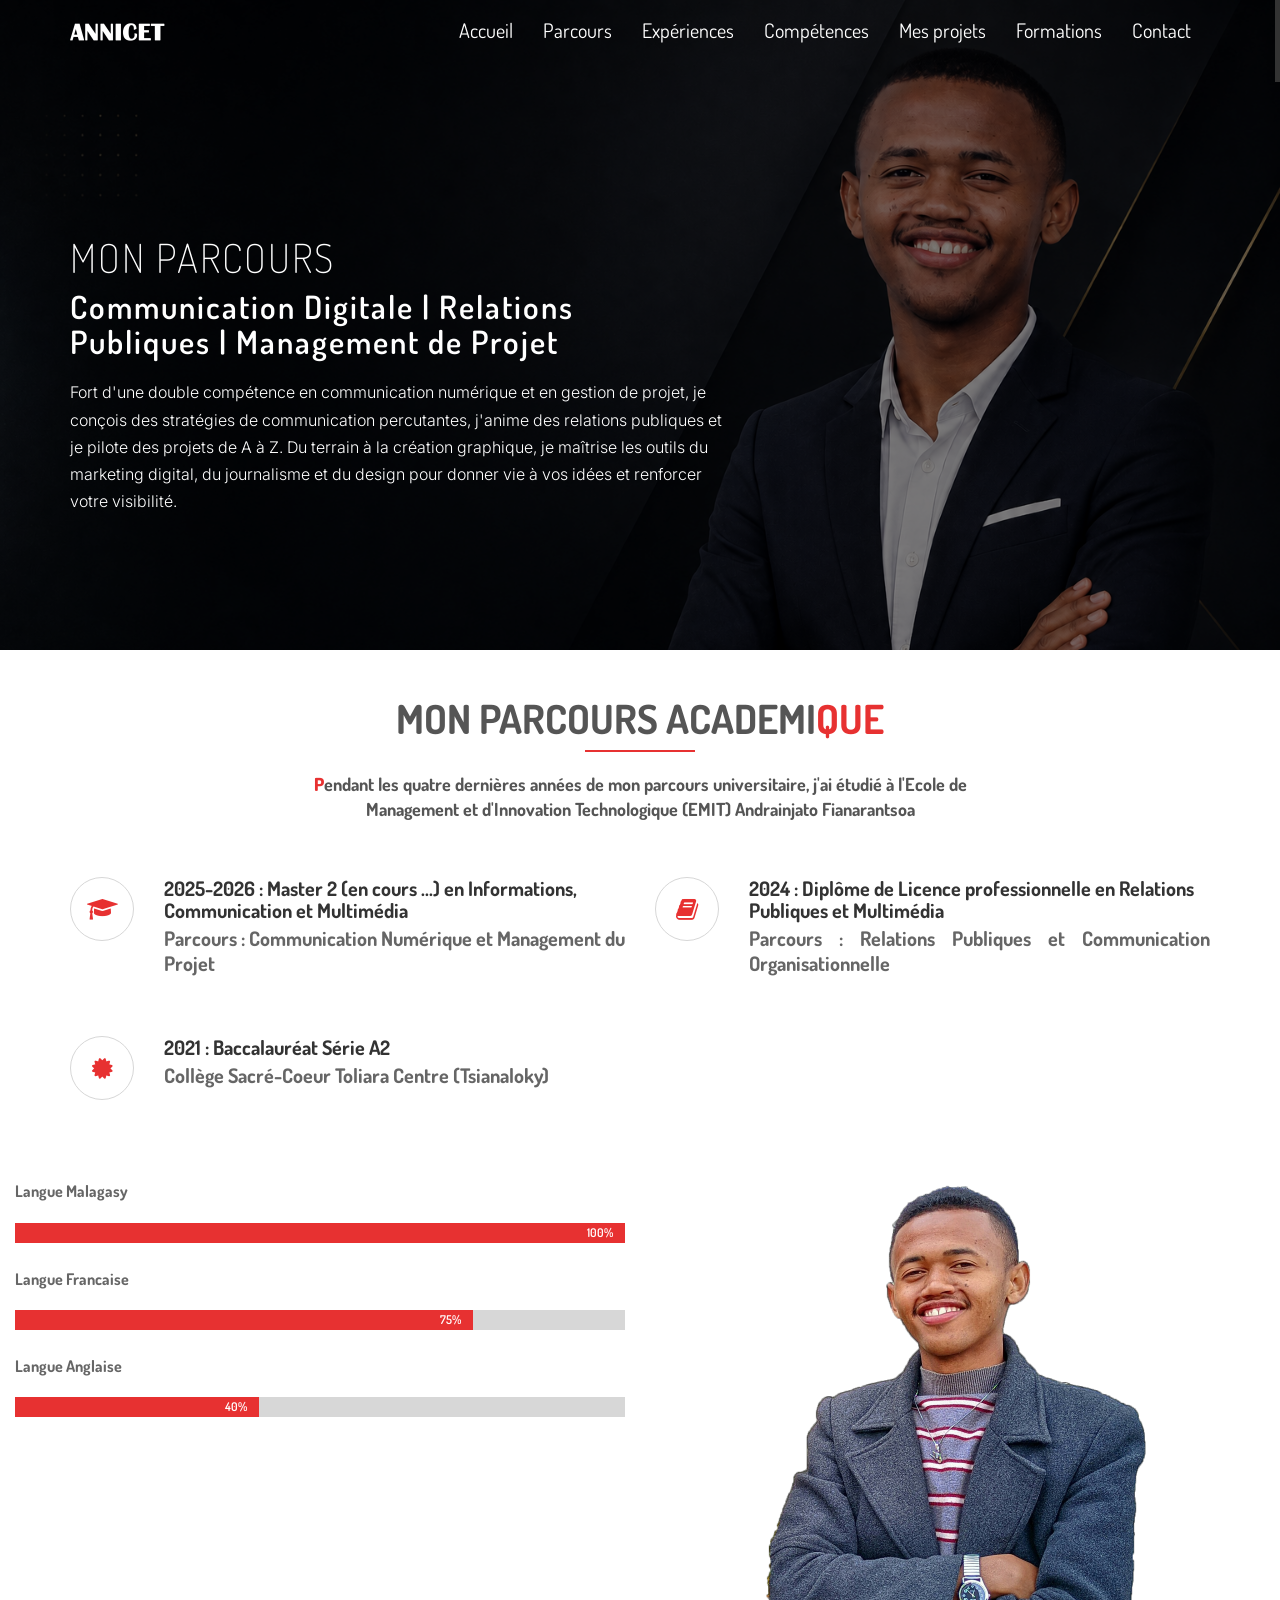
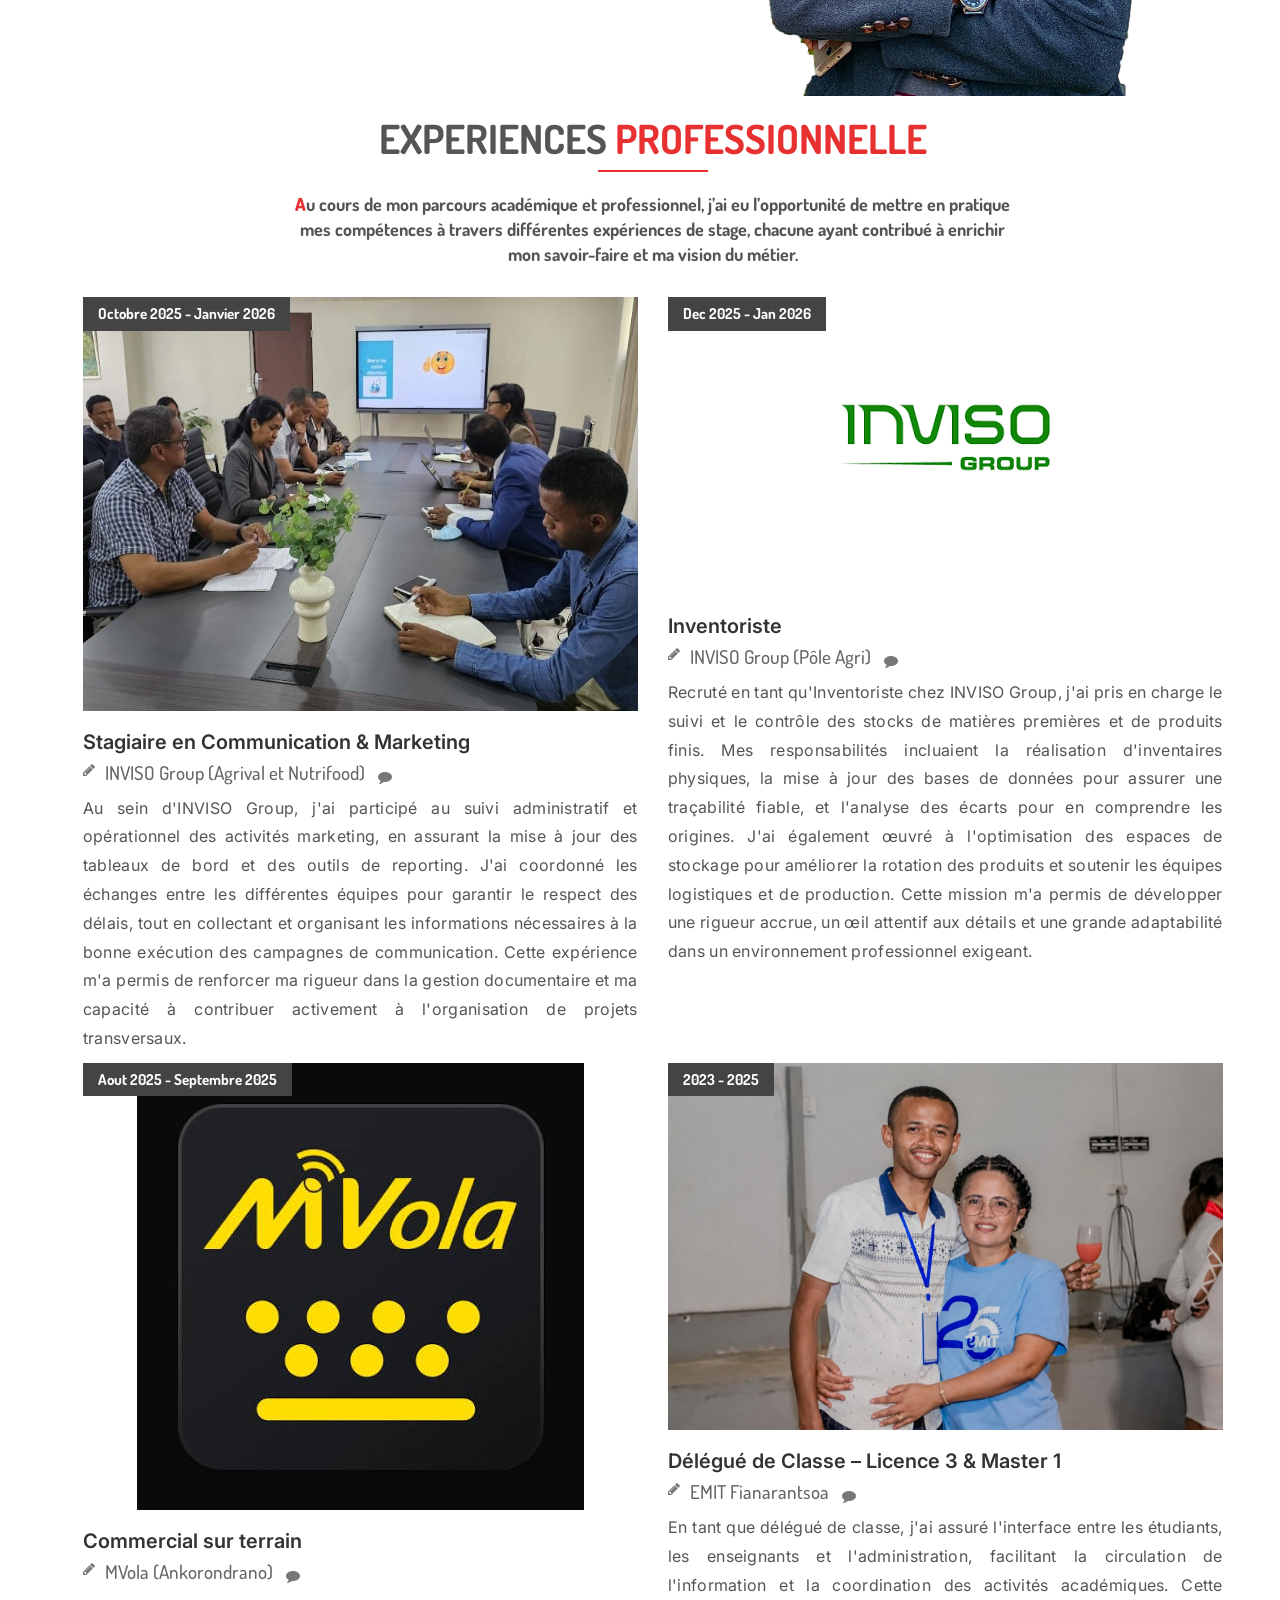
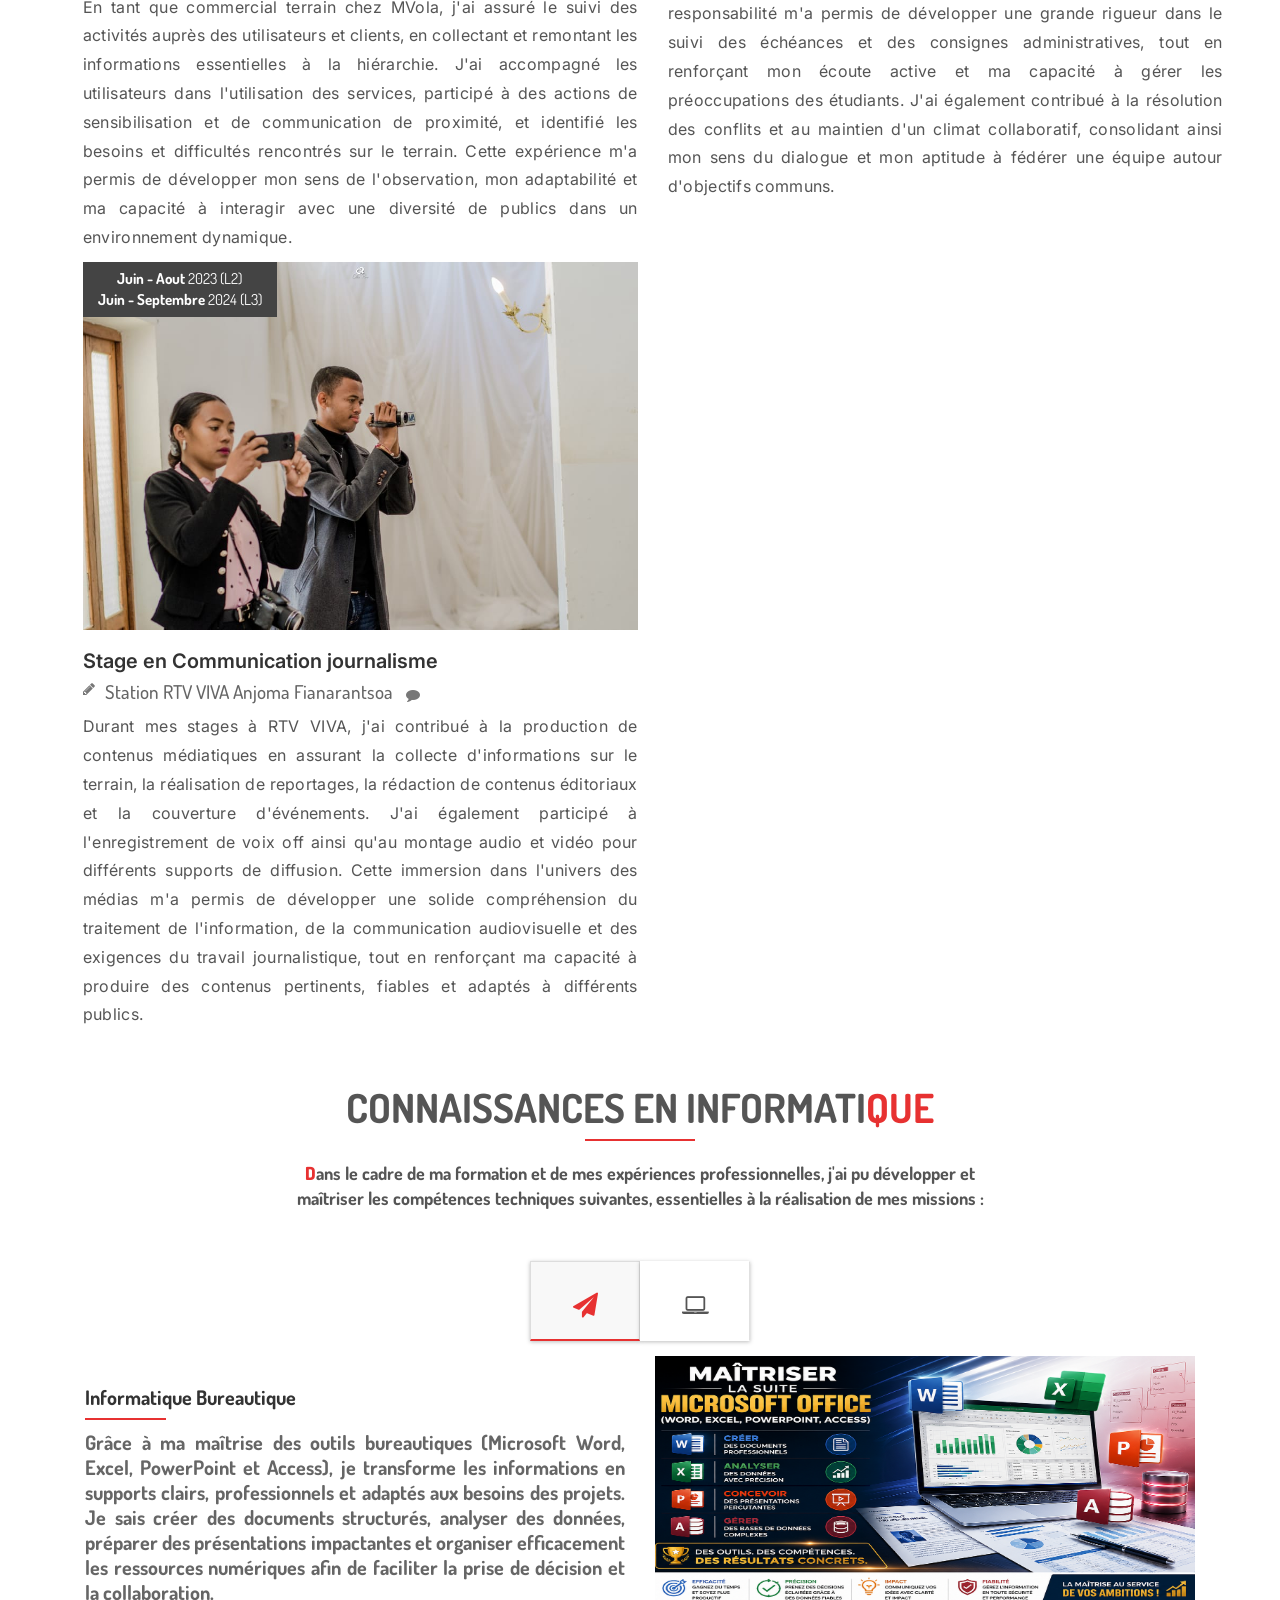
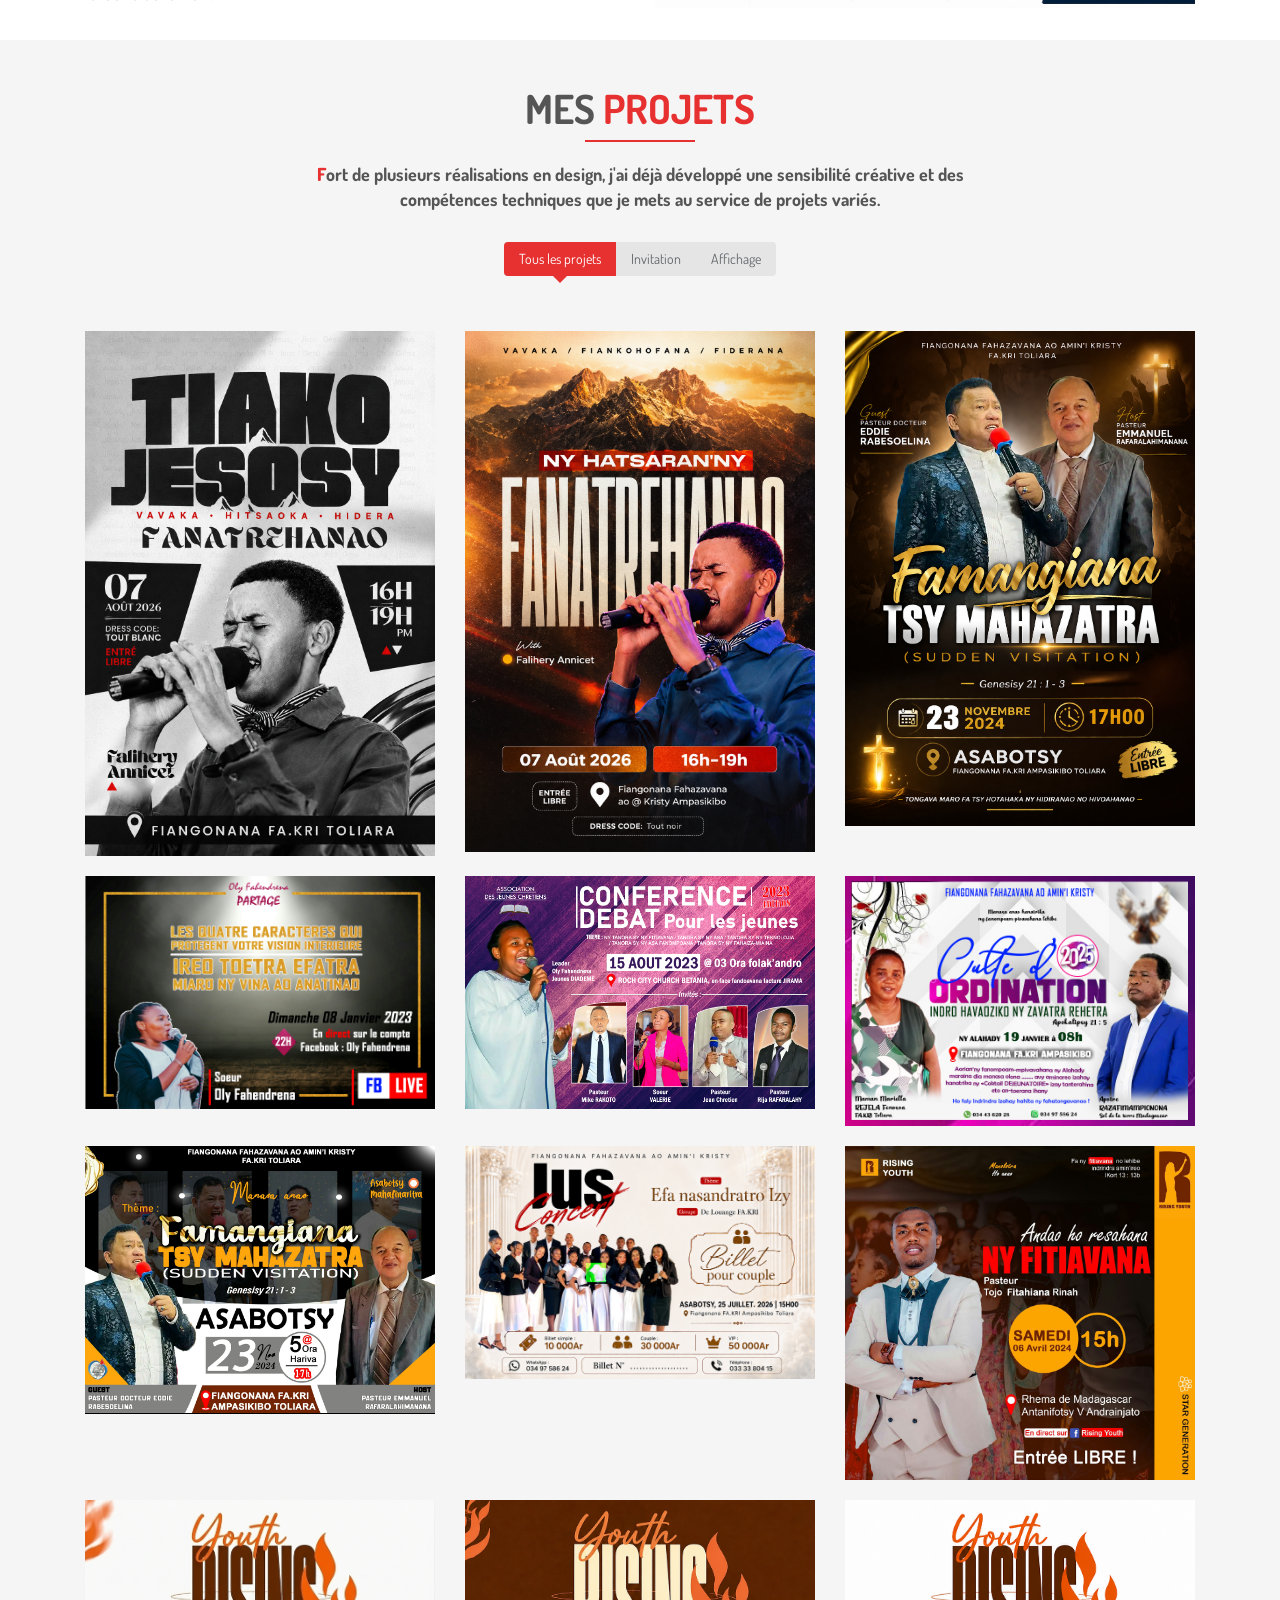
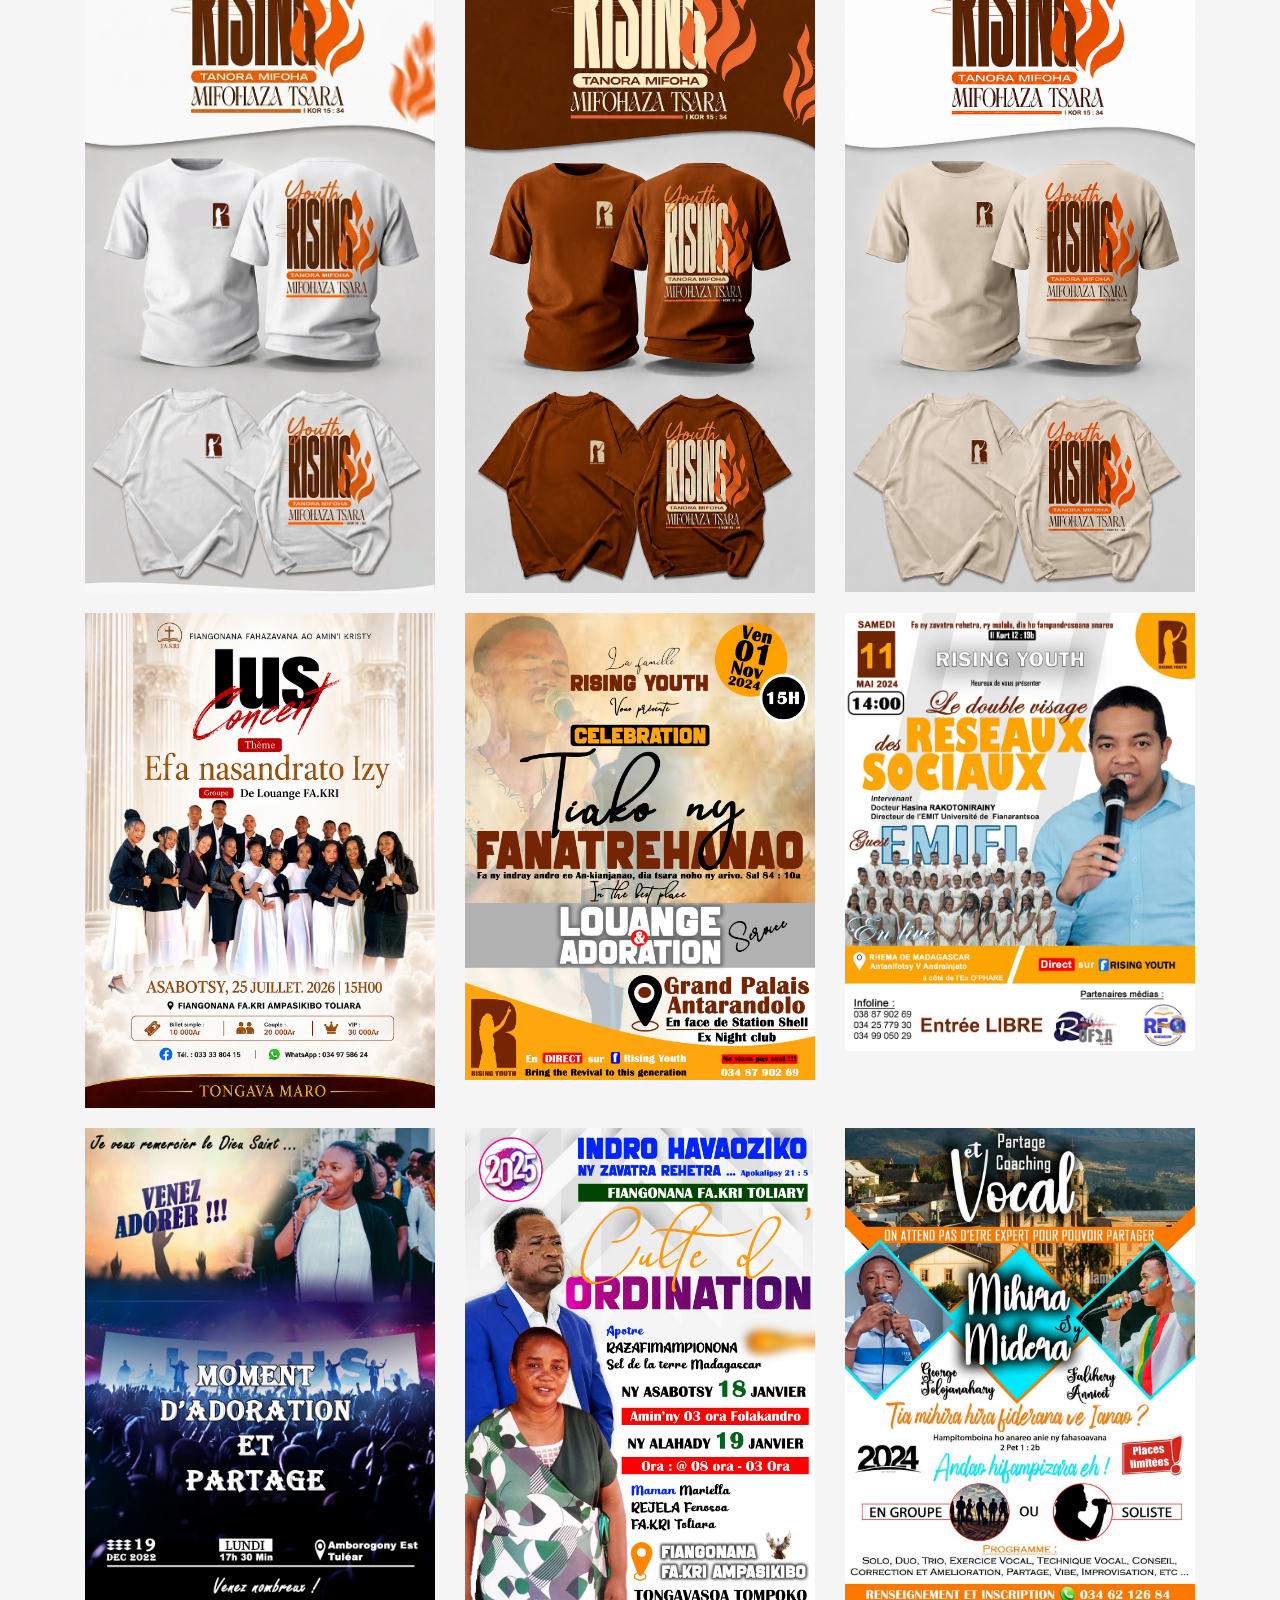
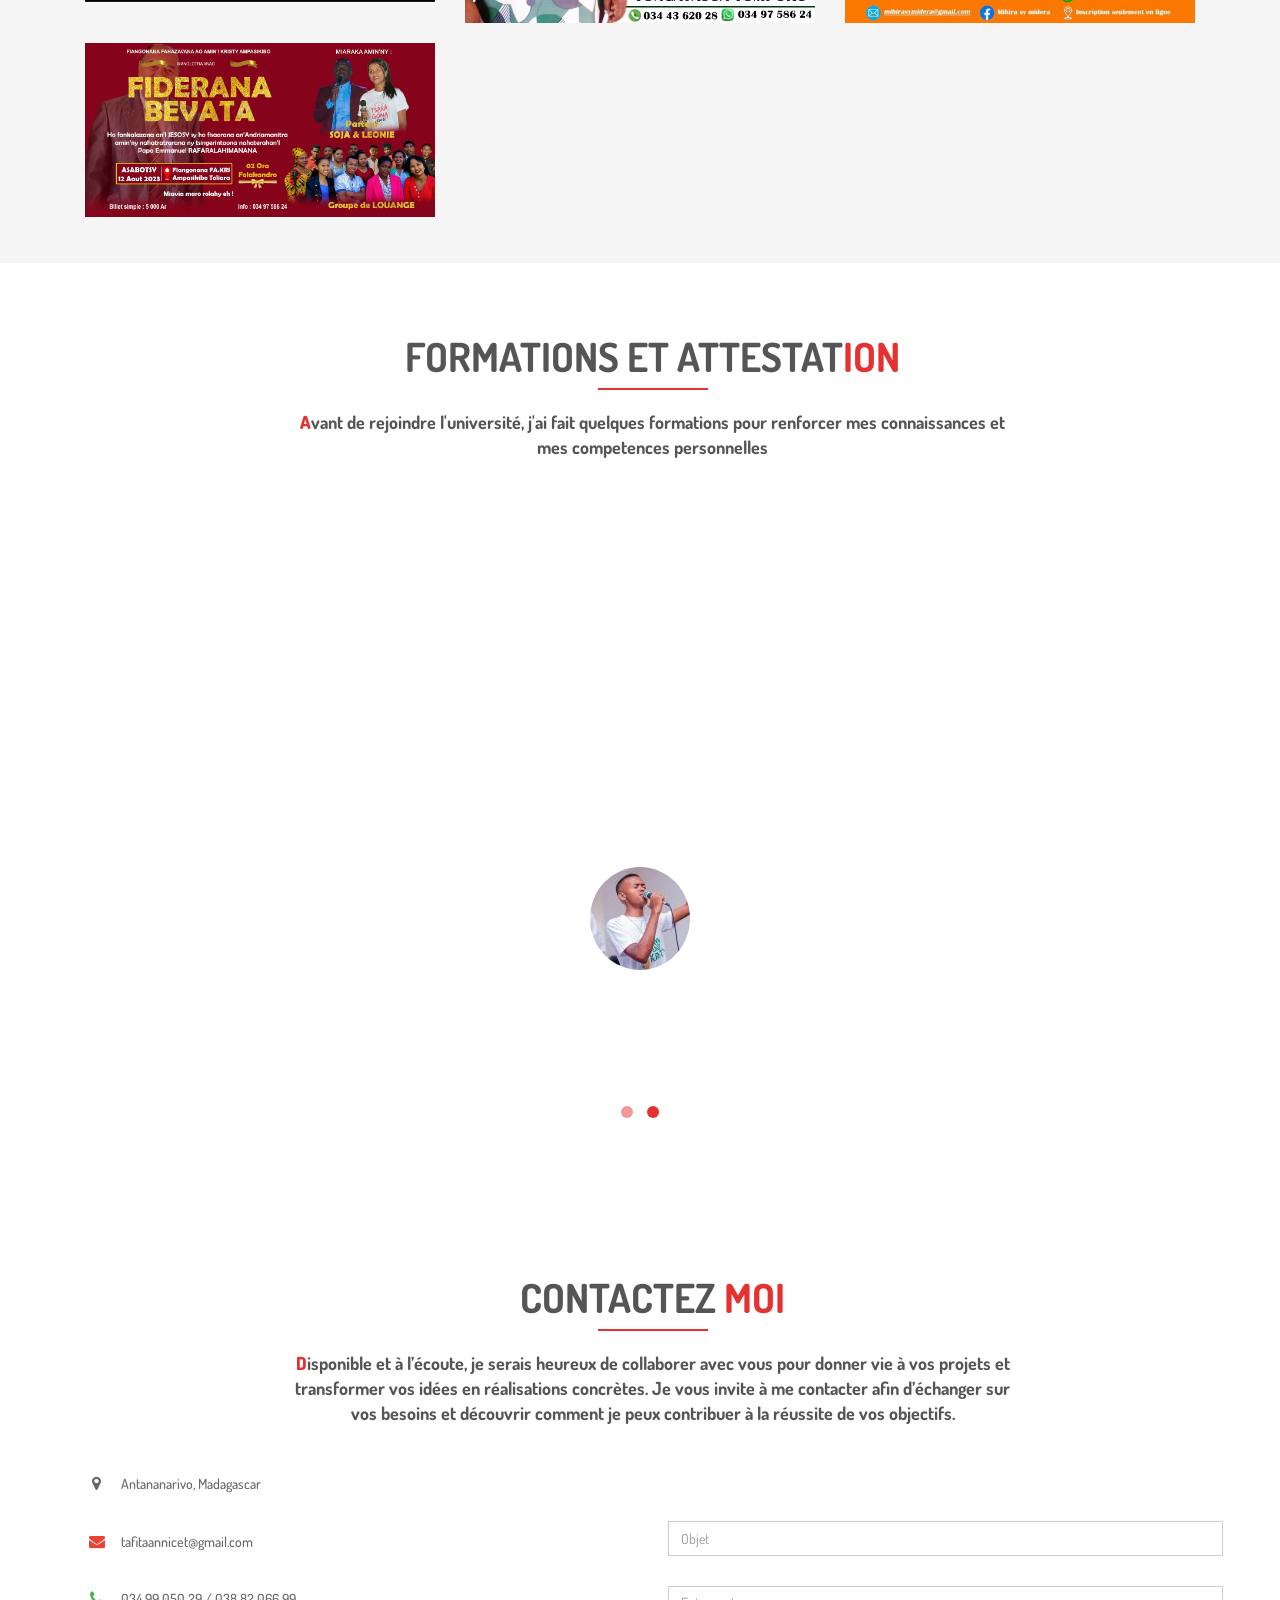
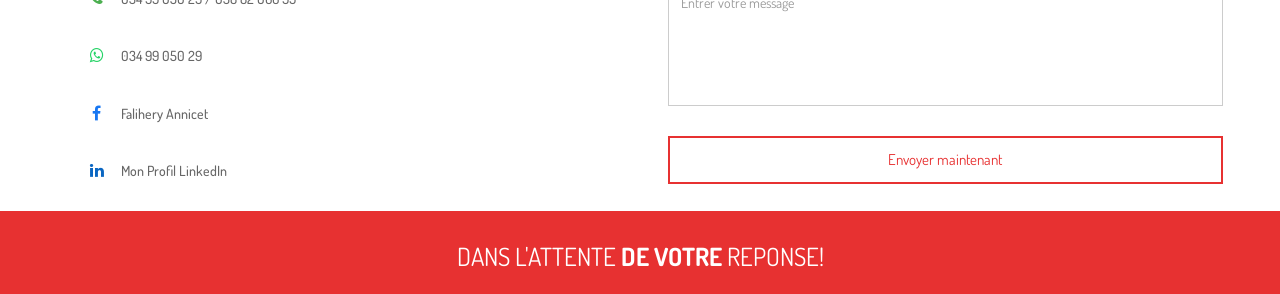
==== commit 9450fc7e: "Mise à jour du portfolio - allègement du code et correction des filtres" ====
--- a/index.html
+++ b/index.html
@@ -320,12 +320,12 @@
       </div>
     </div>
     <div class="text-center">
-      <ul class="portfolio-filter">
-        <li><a class="active" href="#" data-filter="">All Works</a></li>
-        <li><a href="#" data-filter=".corporate">Invitation</a></li>
-        <li><a href="#" data-filter=".portfolio">Affichage</a></li>
-      </ul>
-    </div>
+  <ul class="portfolio-filter">
+    <li><a class="active" href="javascript:void(0);" data-filter="">Tous les projets</a></li>
+    <li><a href="javascript:void(0);" data-filter=".corporate">Invitation</a></li>
+    <li><a href="javascript:void(0);" data-filter=".portfolio">Affichage</a></li>
+  </ul>
+</div>
     <div class="portfolio-items">
       <div class="col-md-4 col-sm-6 col-xs-12 portfolio-item">
         <div class="portfolio-item-inner"> <img class="img-responsive" src="images/Portfolio/27.png" alt="">
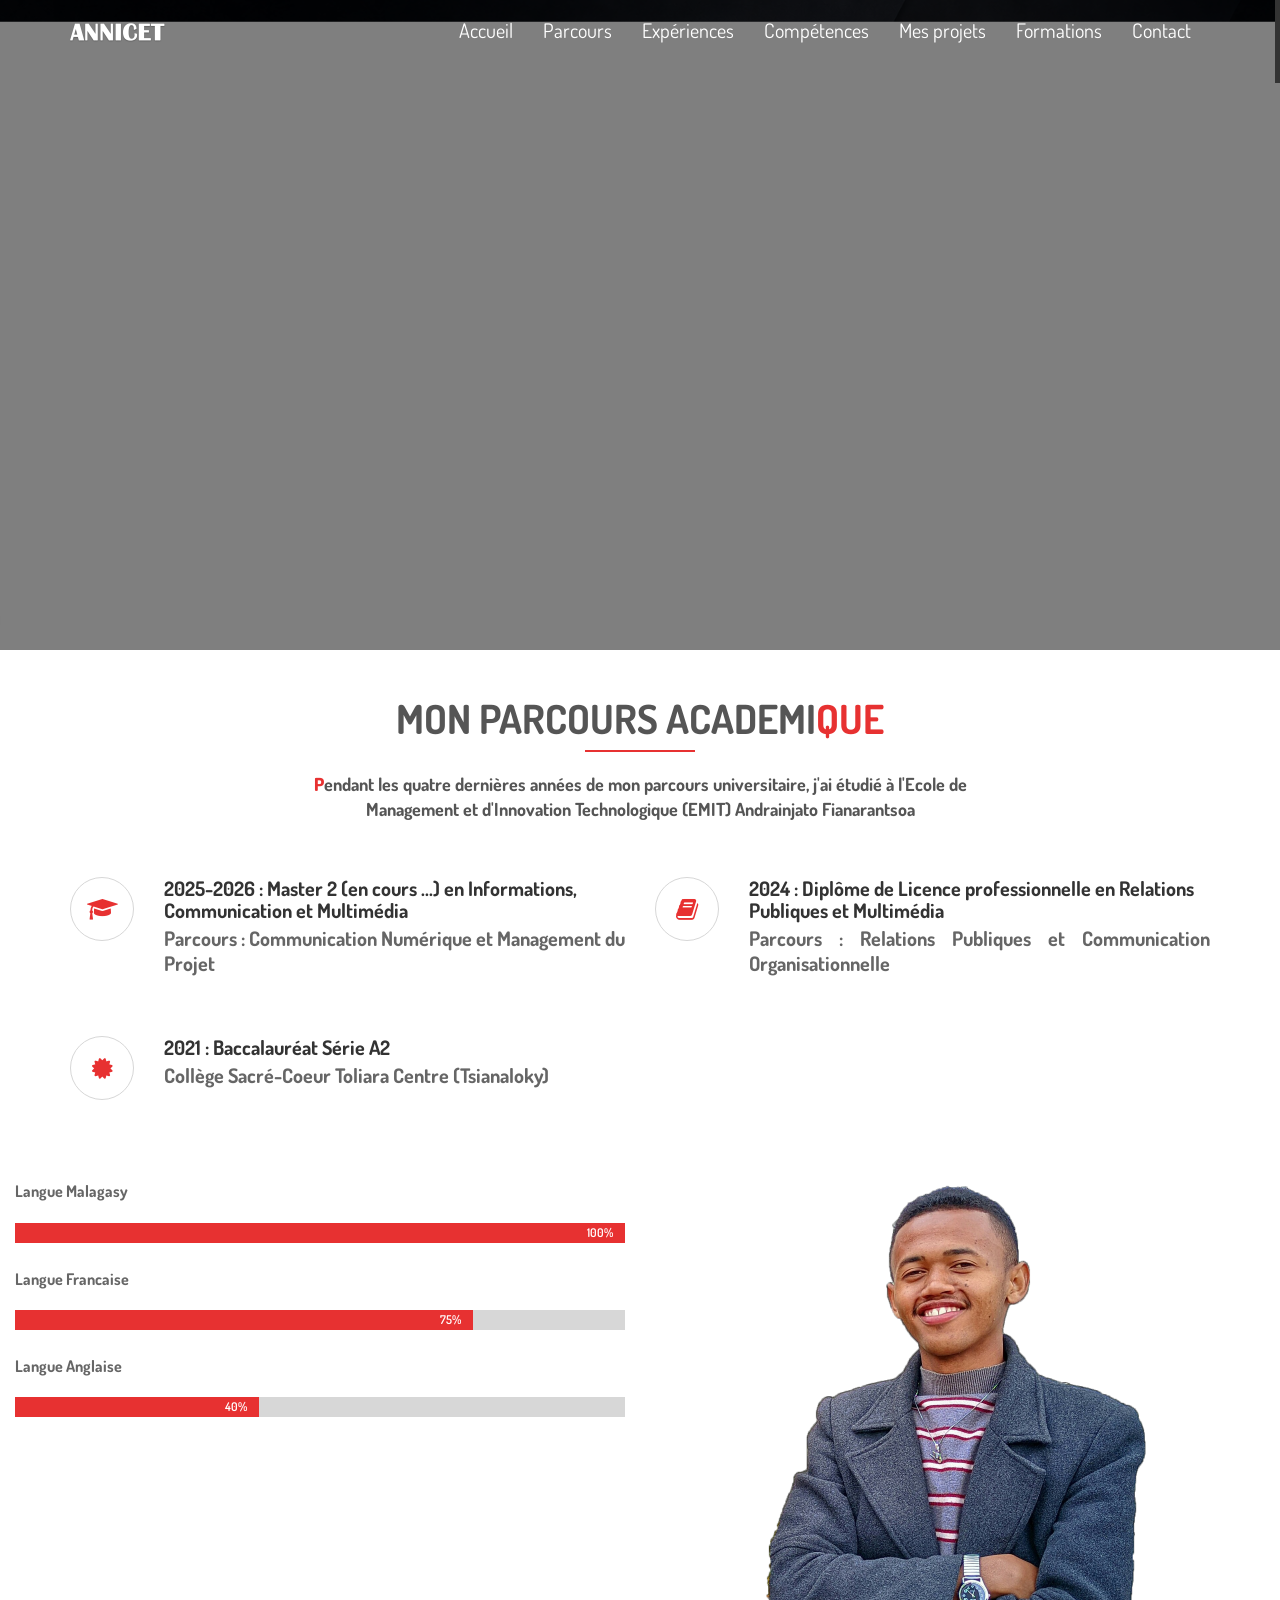
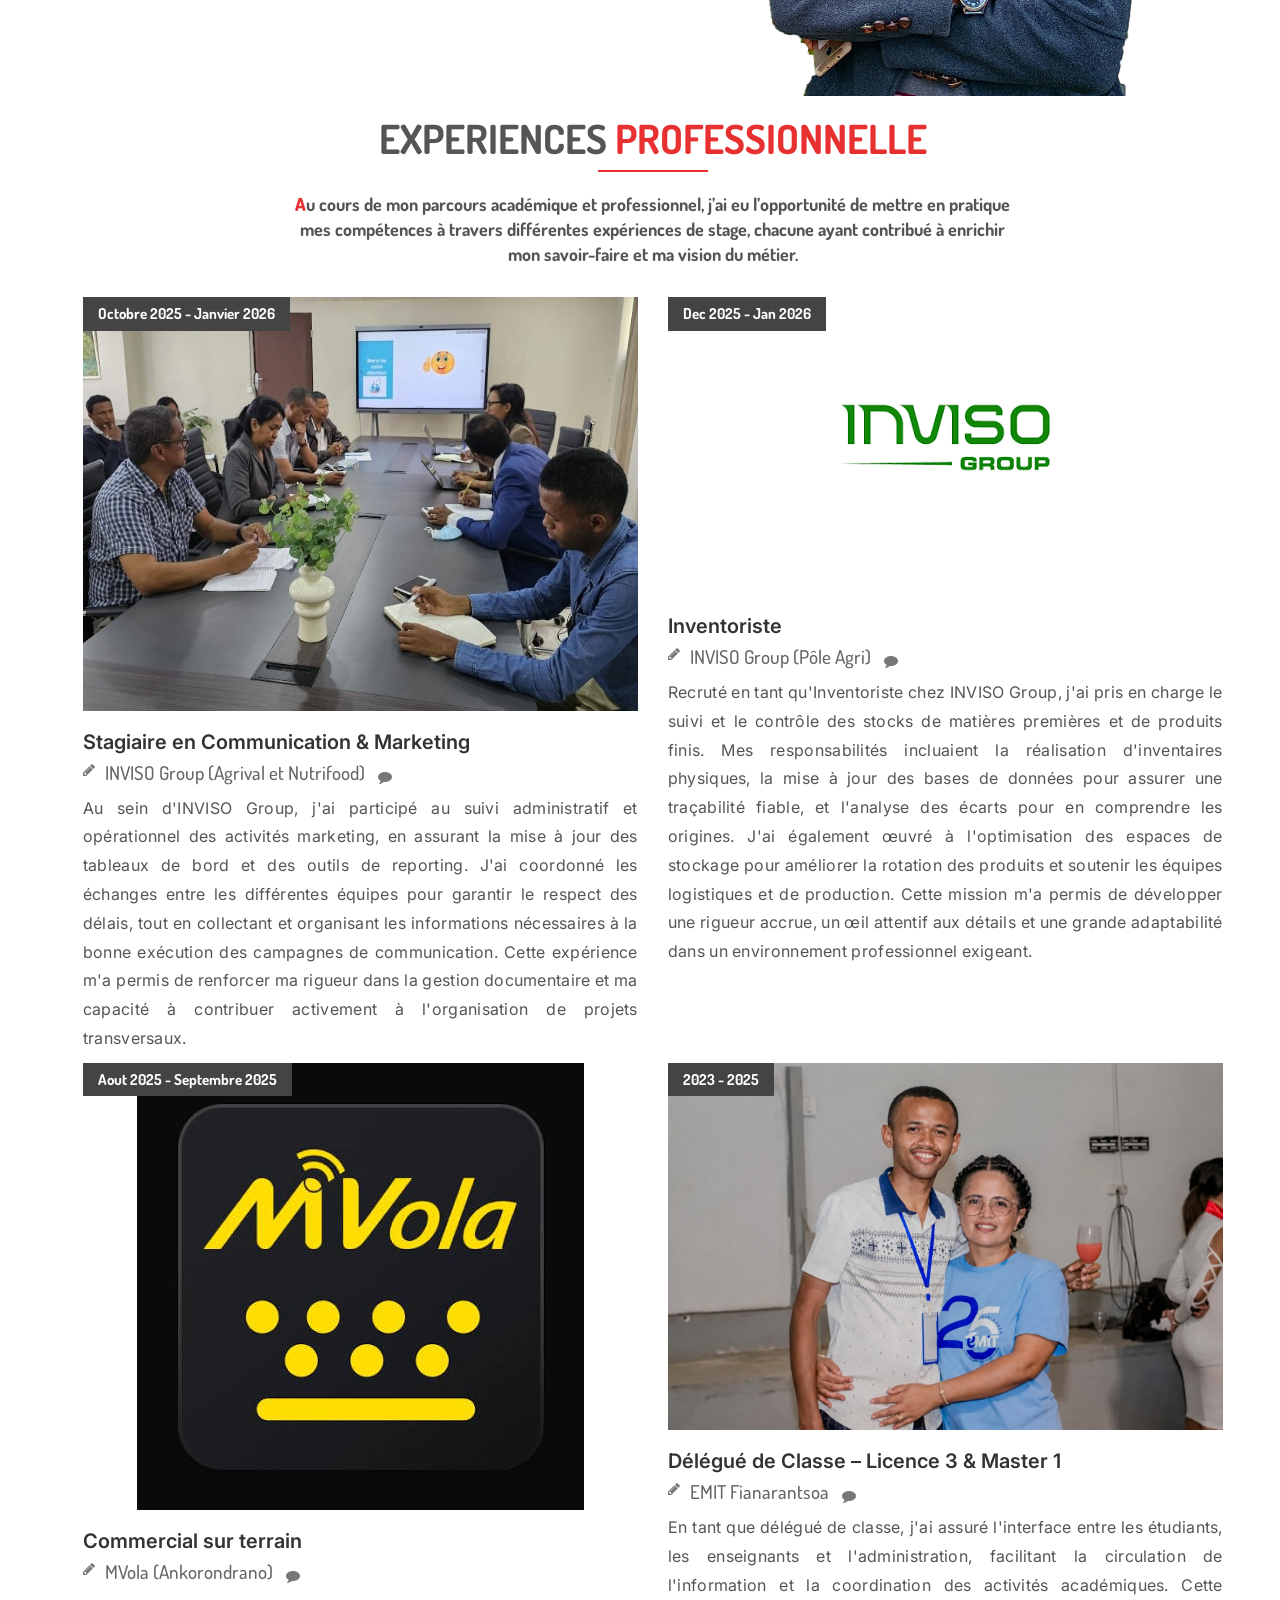
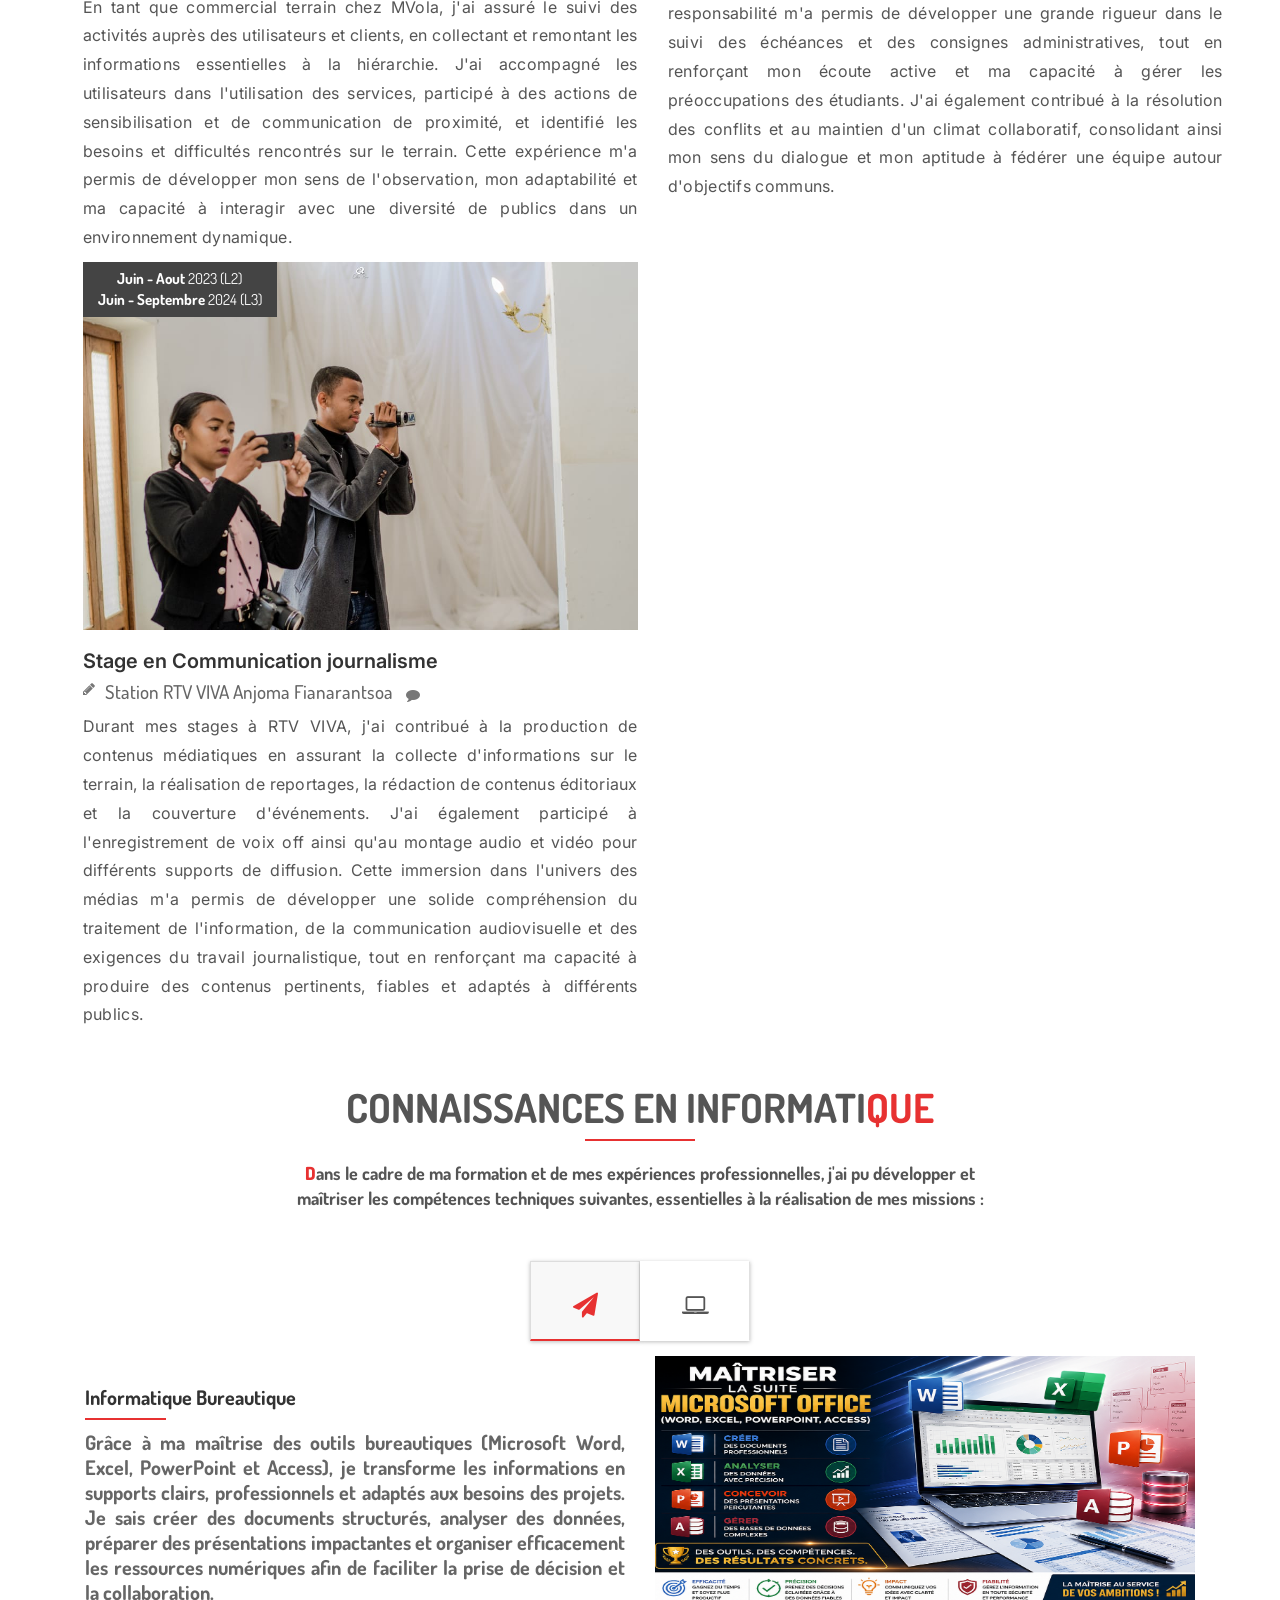
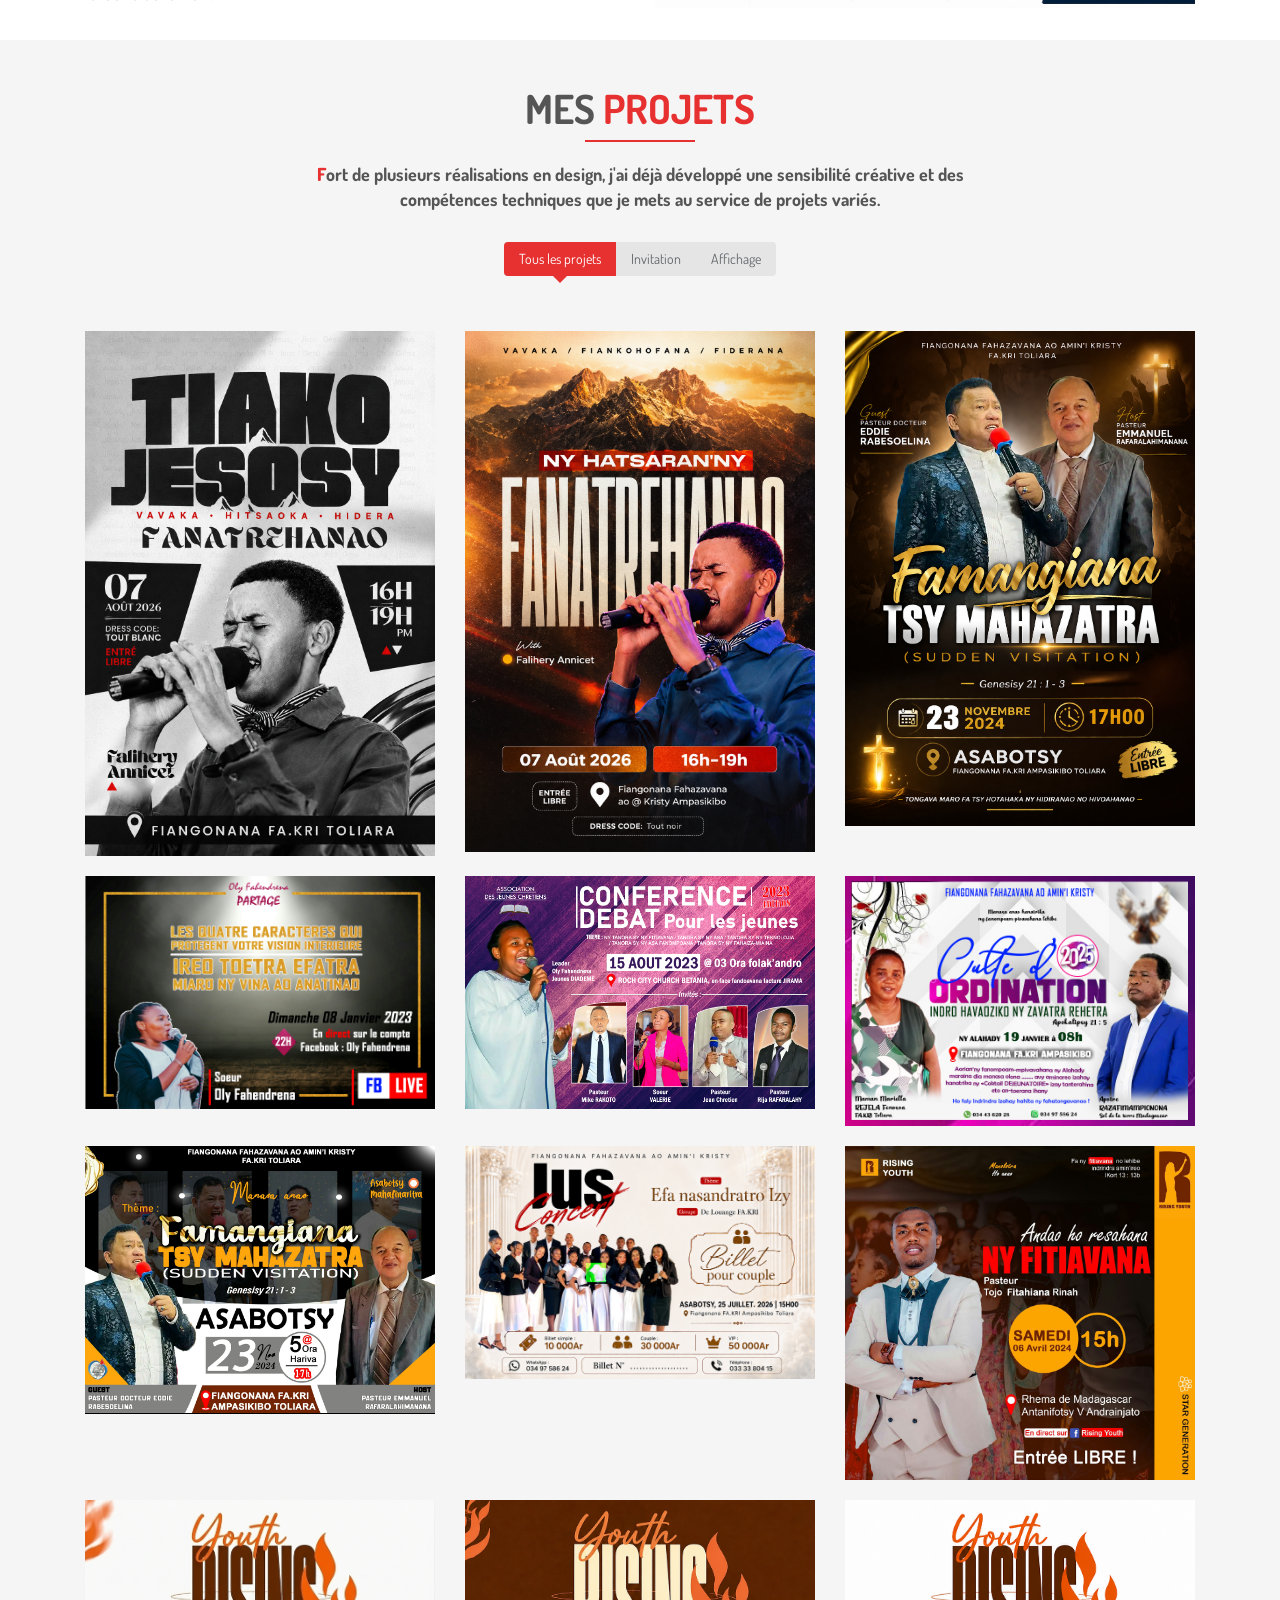
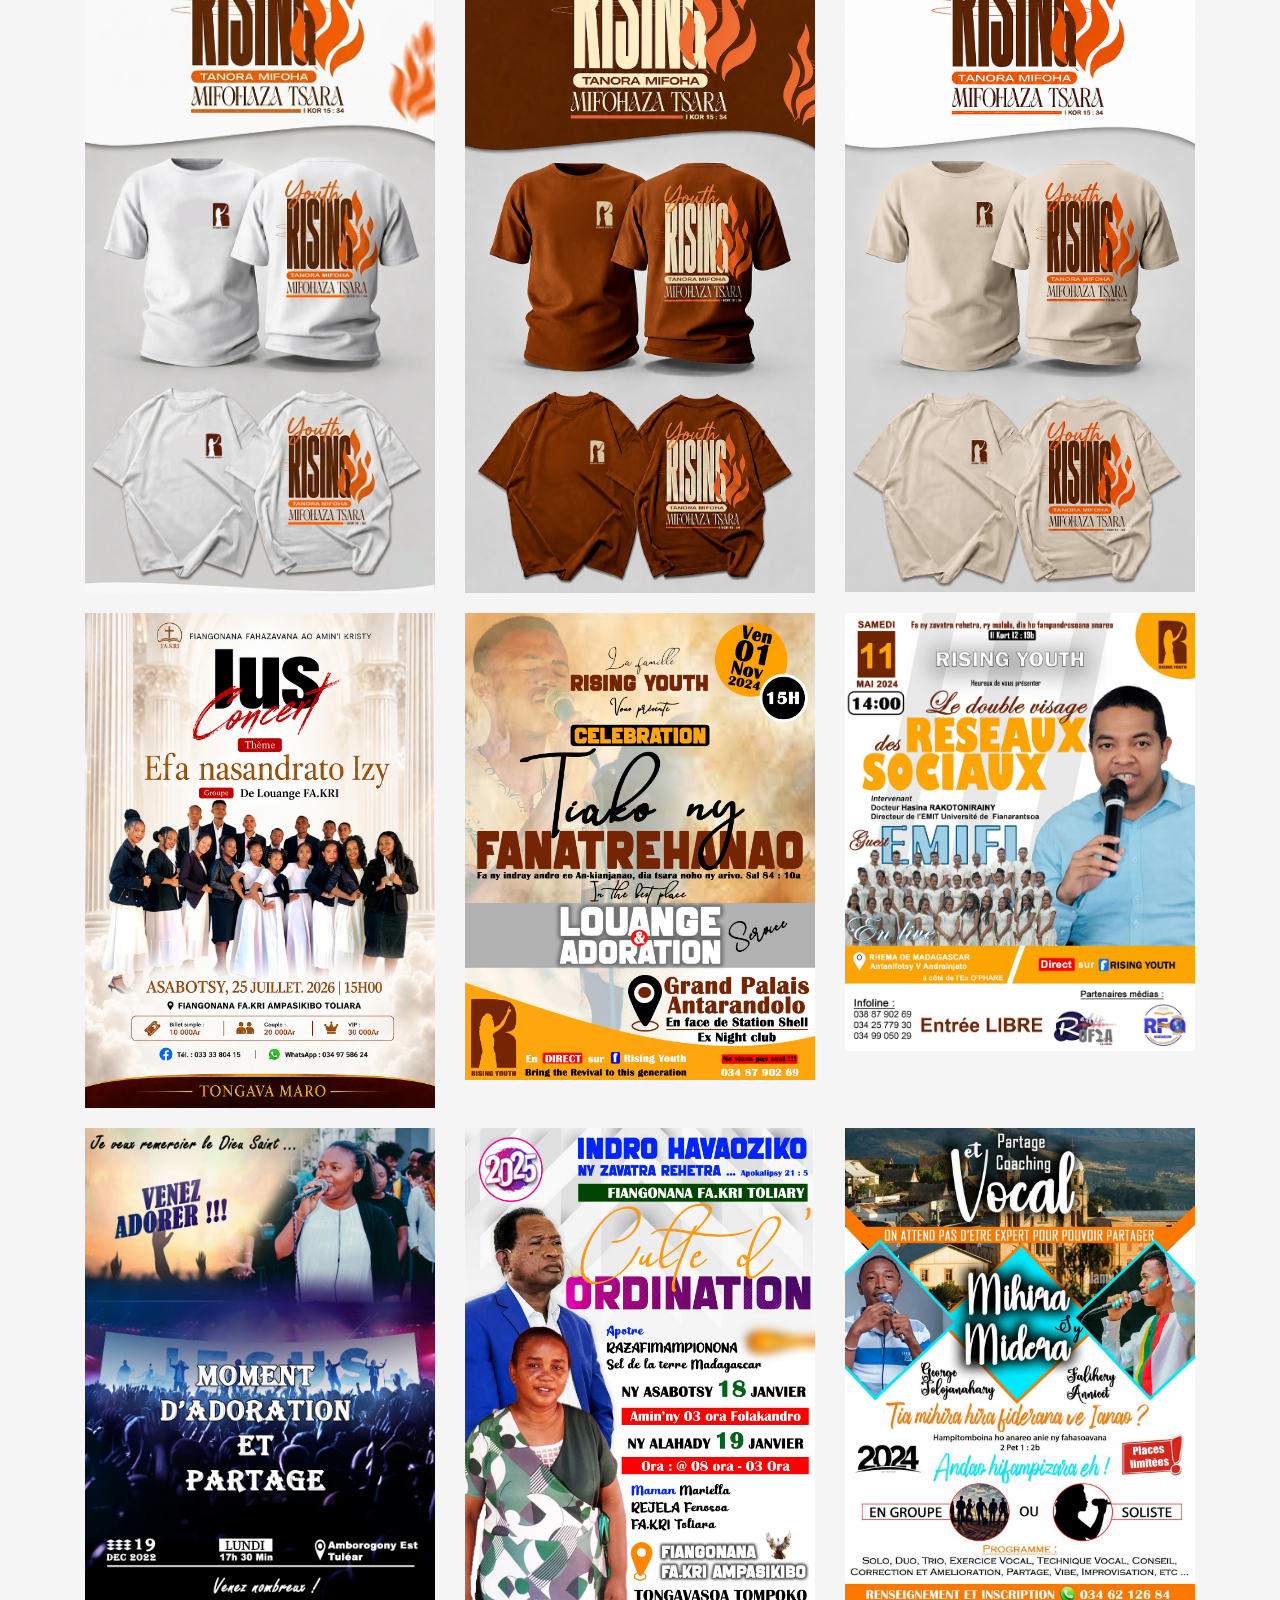
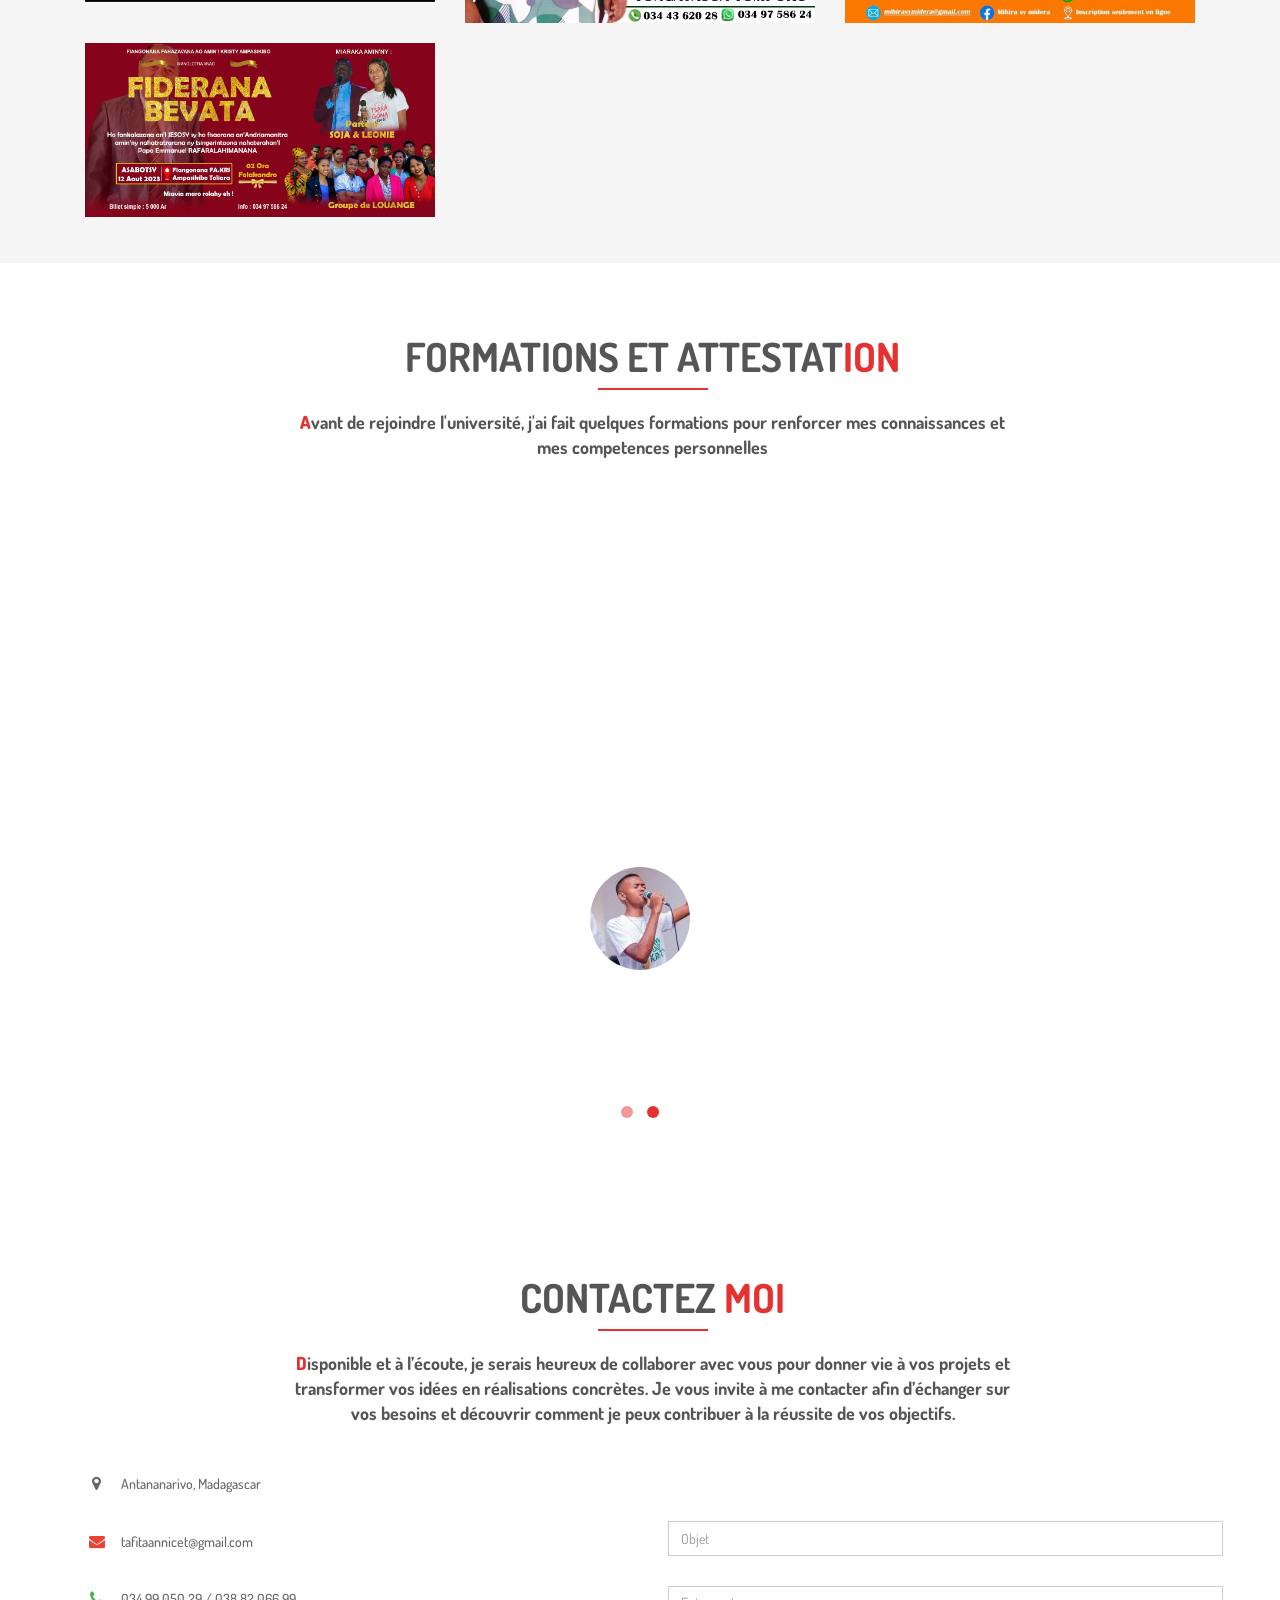
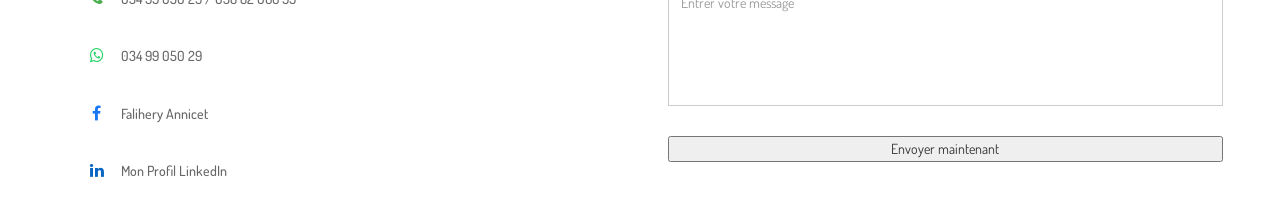
==== commit 02662c44: "Mise à jour du formulaire de contact" ====
--- a/index.html
+++ b/index.html
@@ -610,7 +610,7 @@
                 </ul>
             </div>
          <div class="col-md-6 col-sm-6">
-    <form id="main-contact-form" name="contact-form" method="post" action="https://formspree.io/f/mlgvybll">
+    <form id="main-contact-form" name="contact-form" method="post" action="https://formspree.io/f/meebbzgl">
         <div class="row wow fadeInDown" data-wow-duration="1000ms" data-wow-delay="300ms">
             <div class="col-sm-6">
                 <div class="form-group">
@@ -629,25 +629,15 @@
         <div class="form-group">
             <textarea name="message" id="message" class="form-control" rows="4" placeholder="Entrer votre message" required="required"></textarea>
         </div>
-        <!-- Champs cachés pour Formspree (ne modifient pas l'affichage) -->
+        
+        <!-- Champs cachés pour Formspree -->
         <input type="hidden" name="_captcha" value="true">
-        <!-- Optionnel : rediriger vers une page de remerciement (modifiez l'URL) -->
         <input type="hidden" name="_next" value="https://votresite.com/merci.html">
-        <!-- Le bouton reste un <a>, mais on lui ajoute un onclick pour soumettre le formulaire -->
-        <a class="btn-send col-md-12 col-sm-12 col-xs-12" href="javascript:void(0);" onclick="document.getElementById('main-contact-form').submit();">Envoyer maintenant</a>
+        
+        <!-- Bouton corrigé : type="submit" au lieu d'un <a> avec onclick -->
+        <button type="submit" class="btn-send col-md-12 col-sm-12 col-xs-12">Envoyer maintenant</button>
     </form>
 </div>
-        </div>
-    </div>
-</section>
-
-<footer id="footer">
-    <div class="bg-sec">
-        <div class="container">
-            <h2>DANS L'ATTENTE <strong>DE VOTRE </strong>REPONSE!</h2>
-        </div>
-    </div>
-</footer>
 
 <script type="text/javascript" src="js/jquery.min.js"></script>
 <script type="text/javascript" src="js/bootstrap.js"></script>
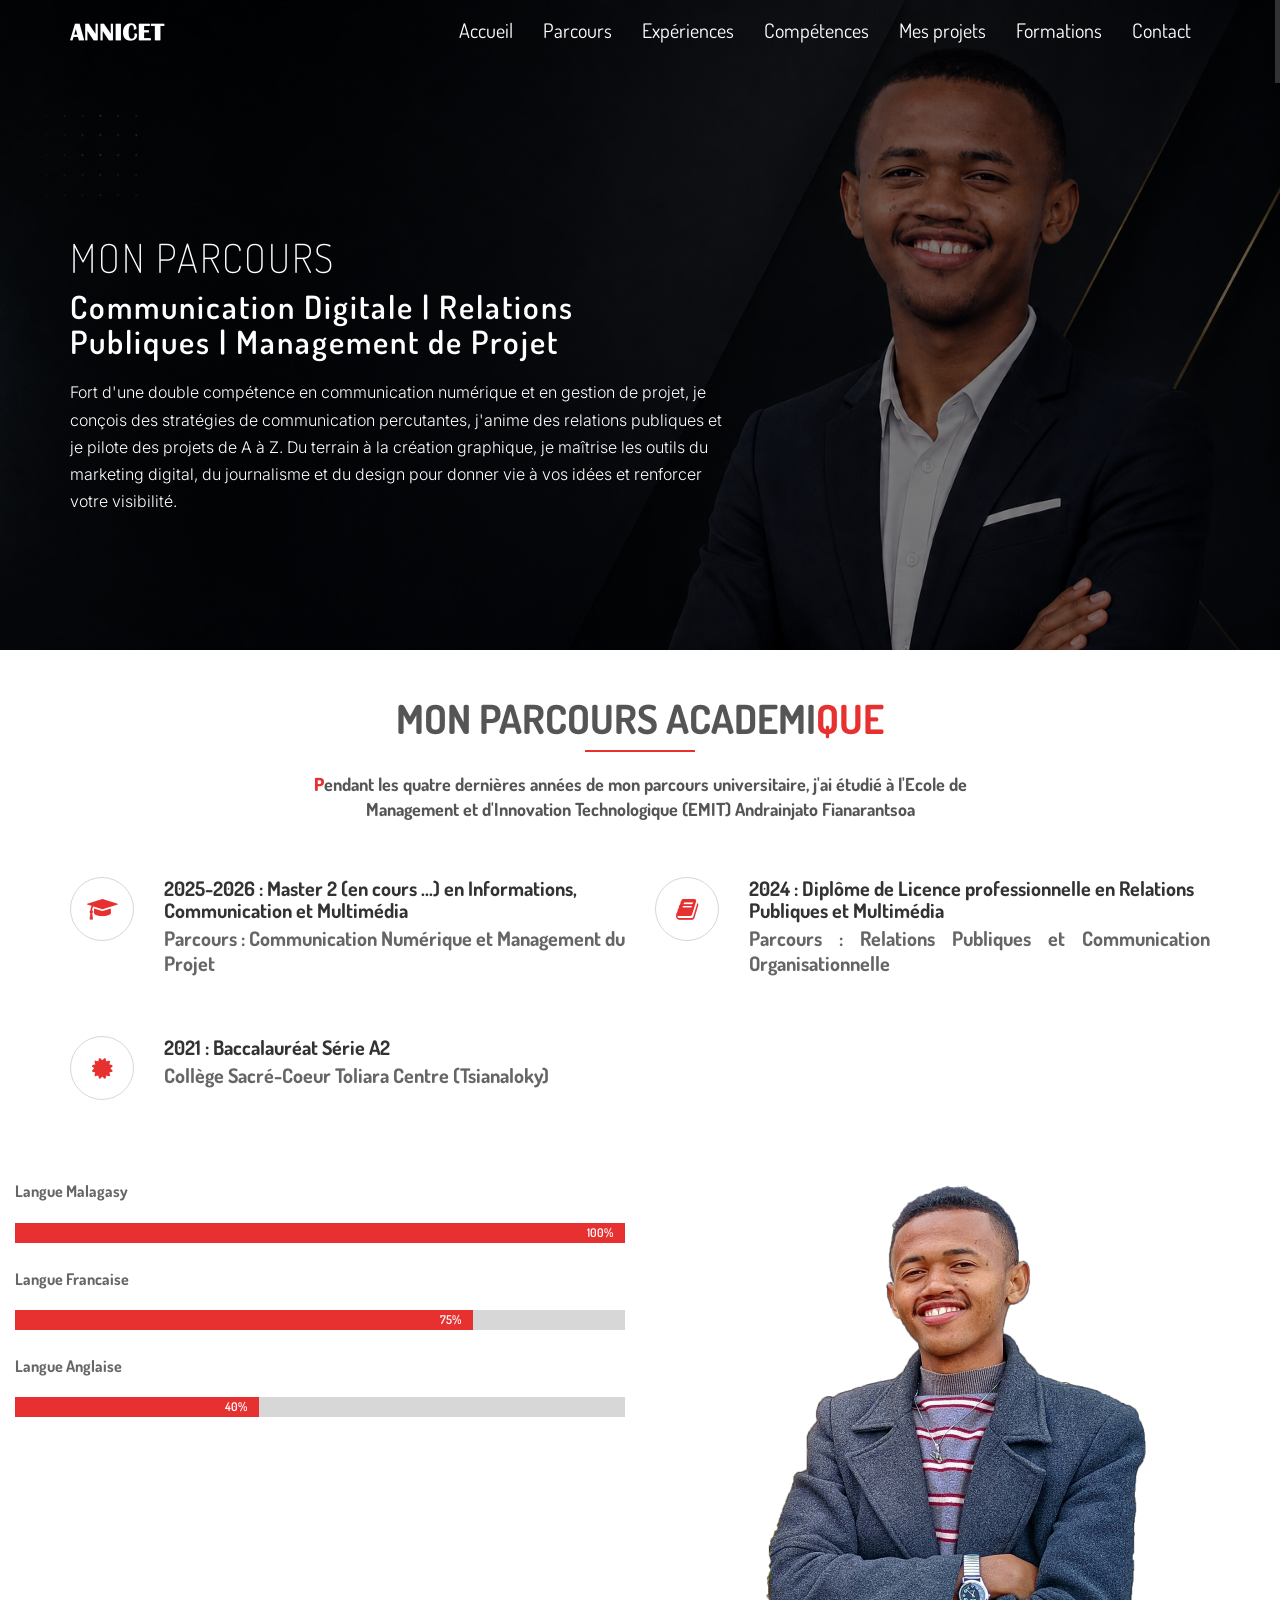
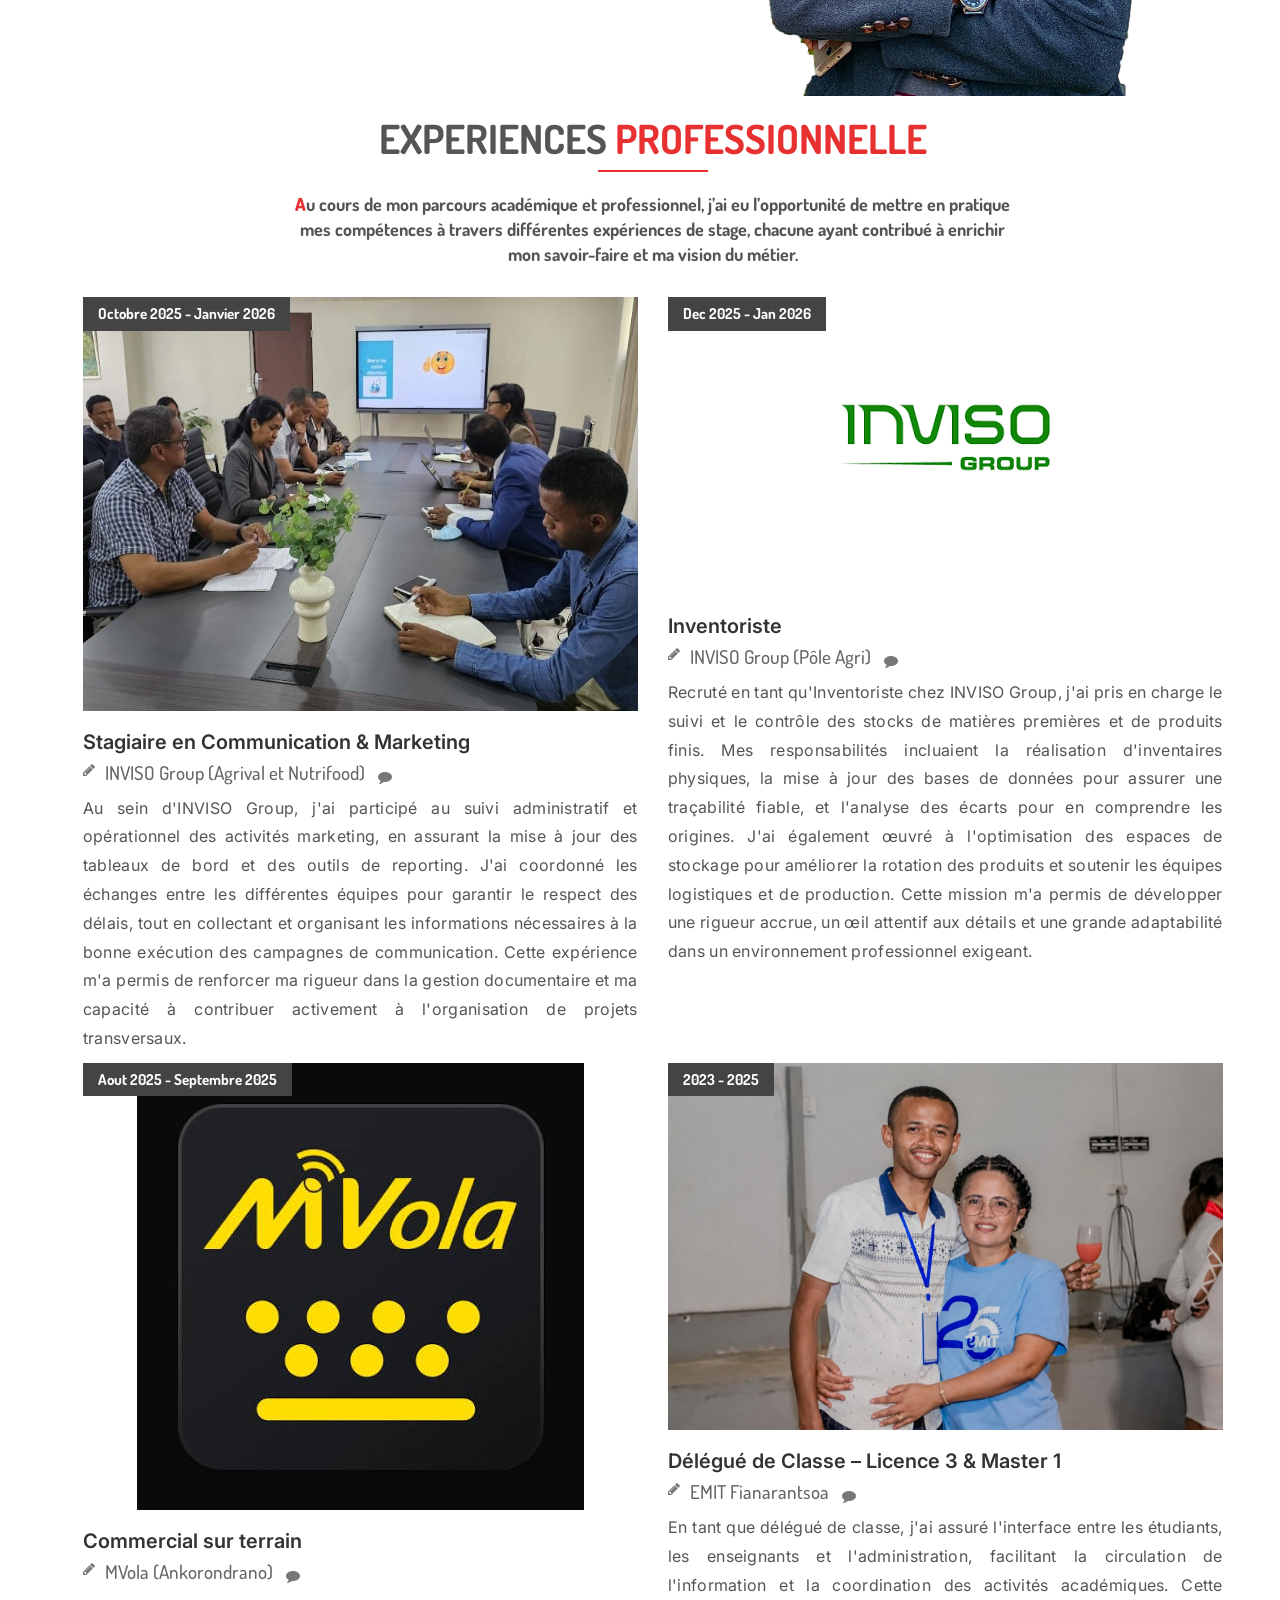
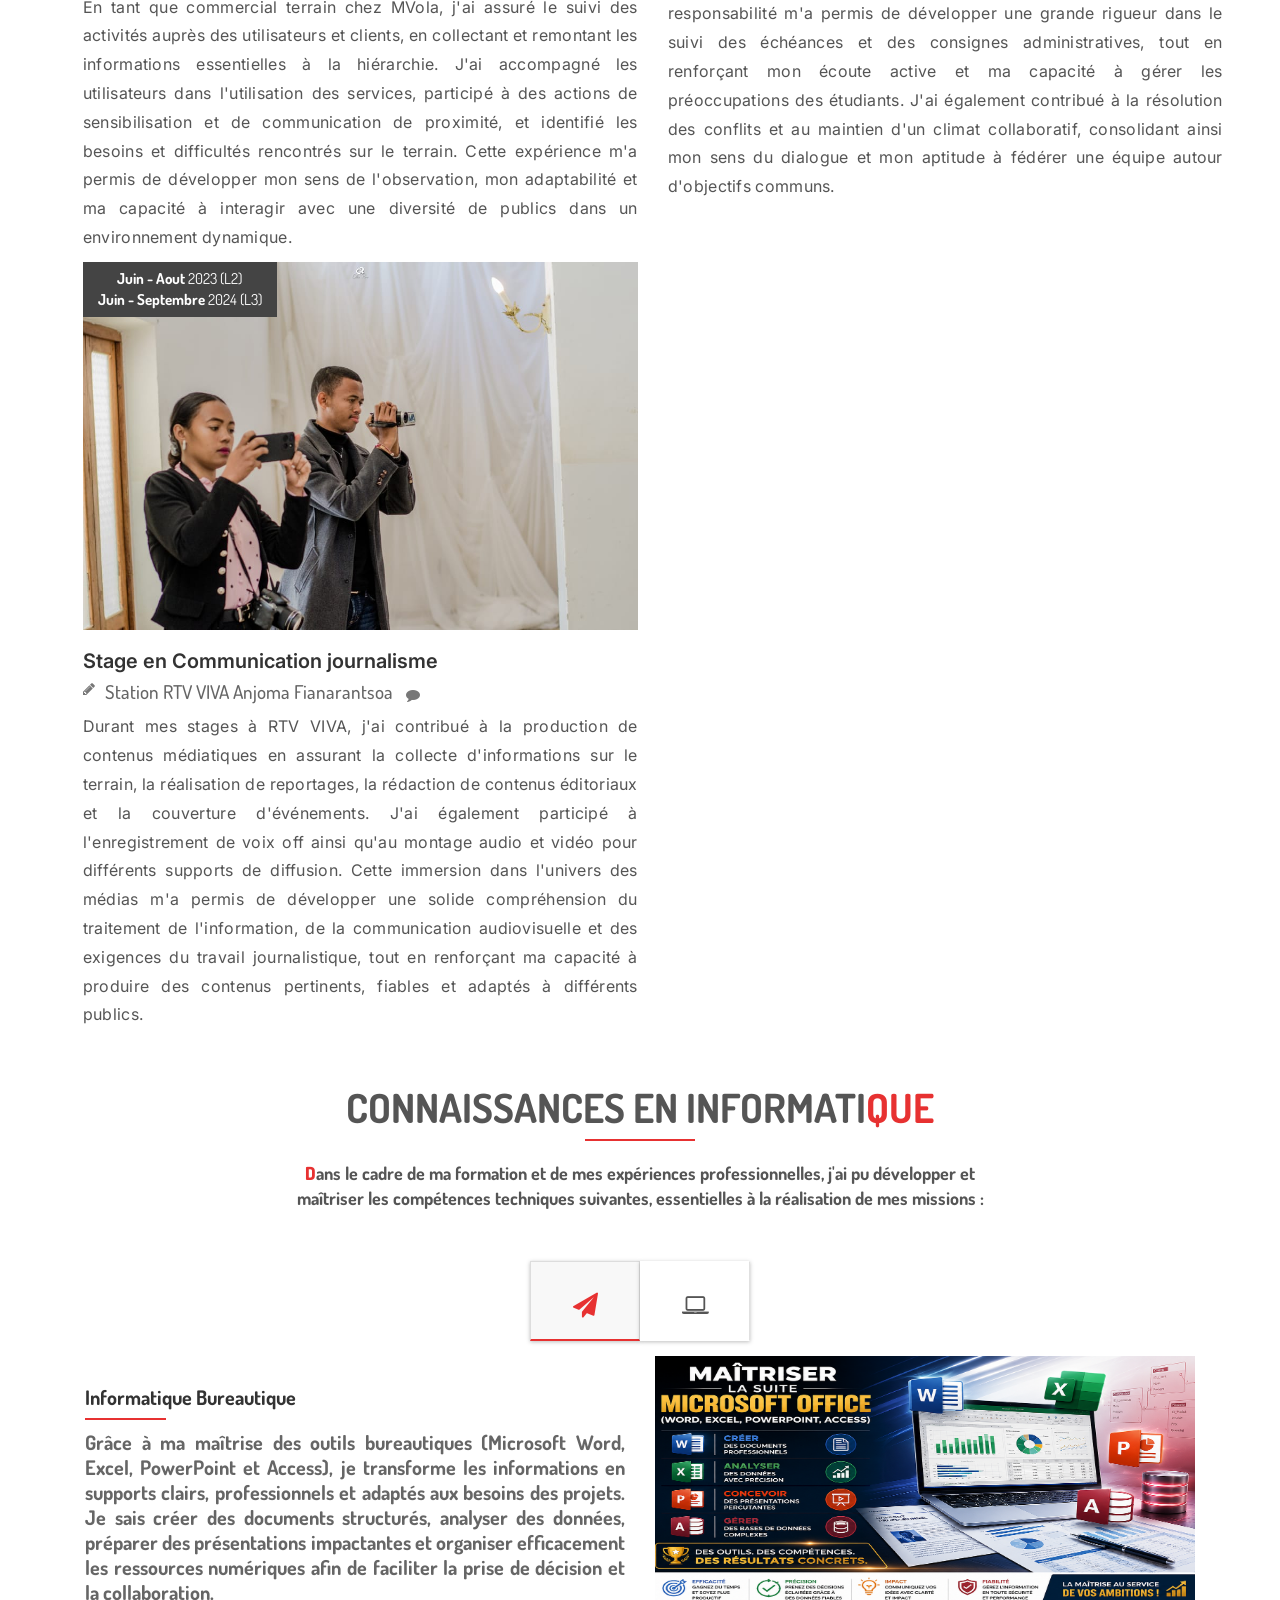
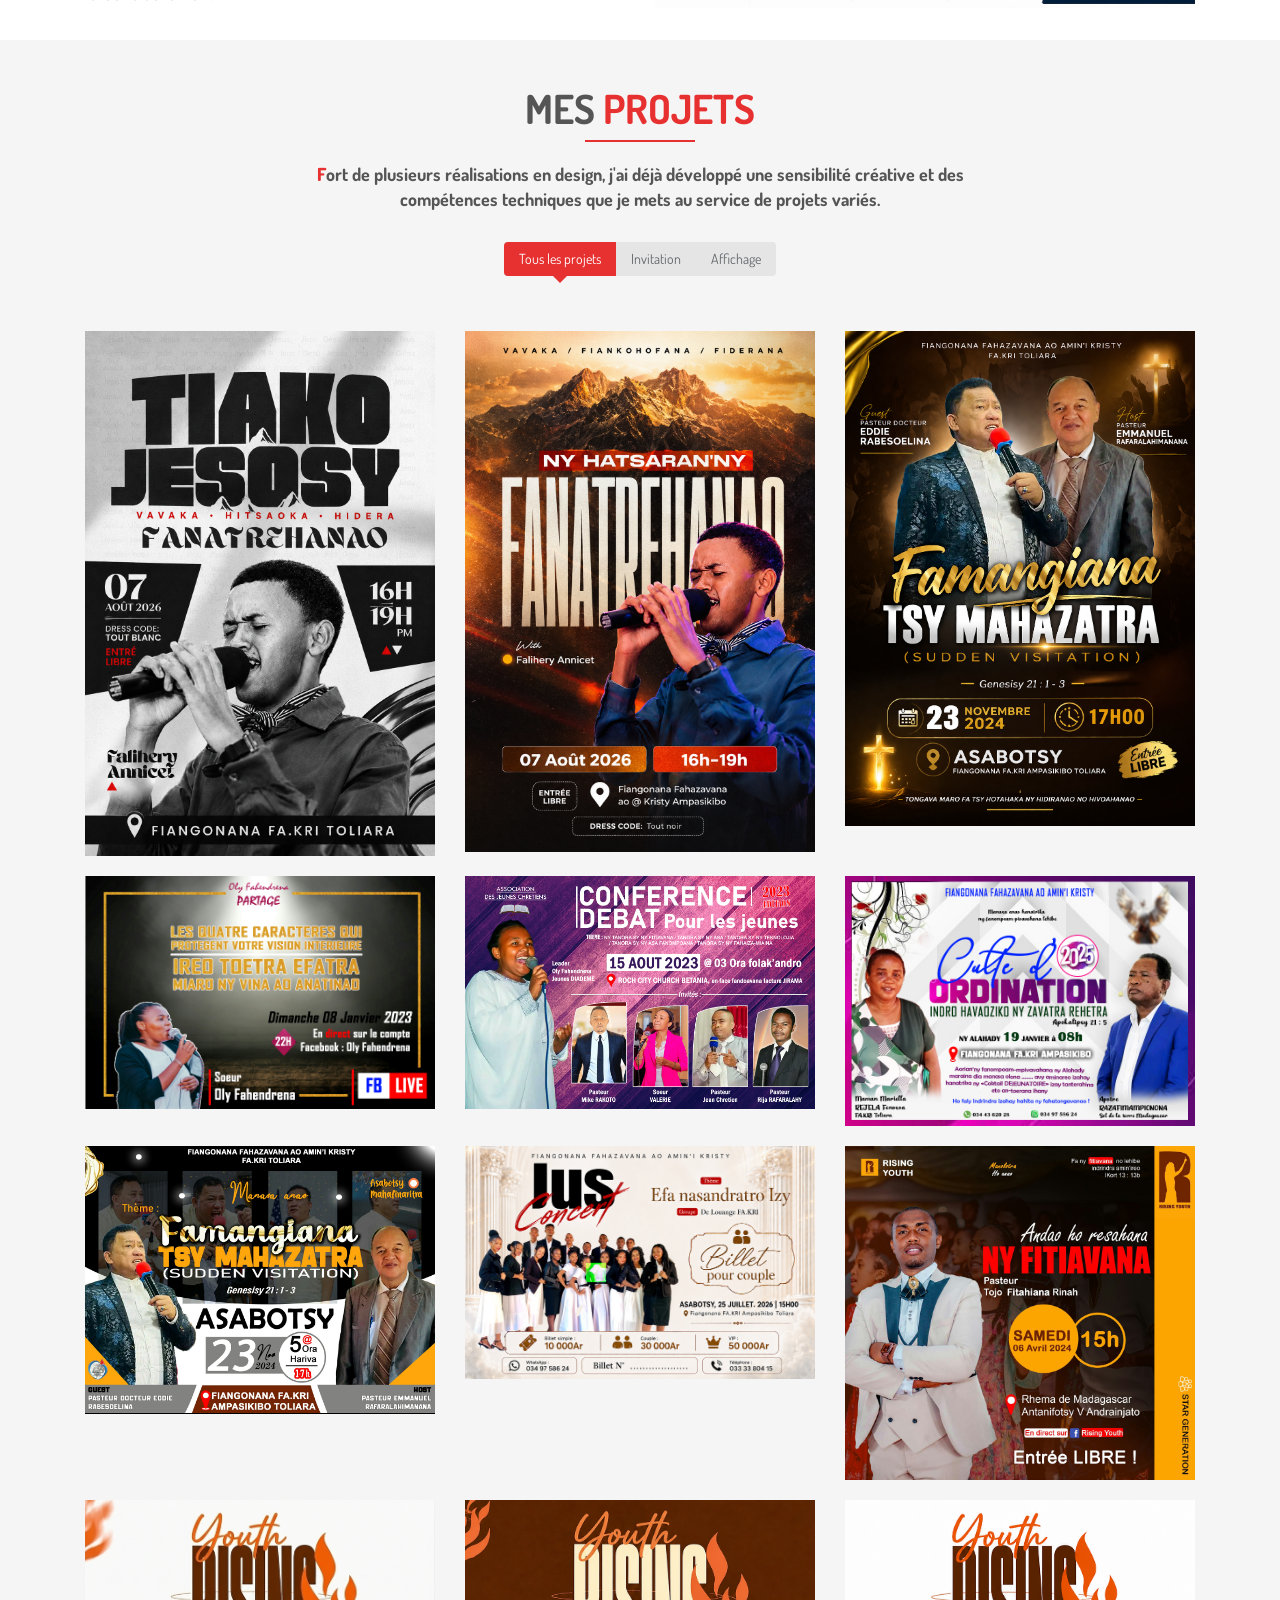
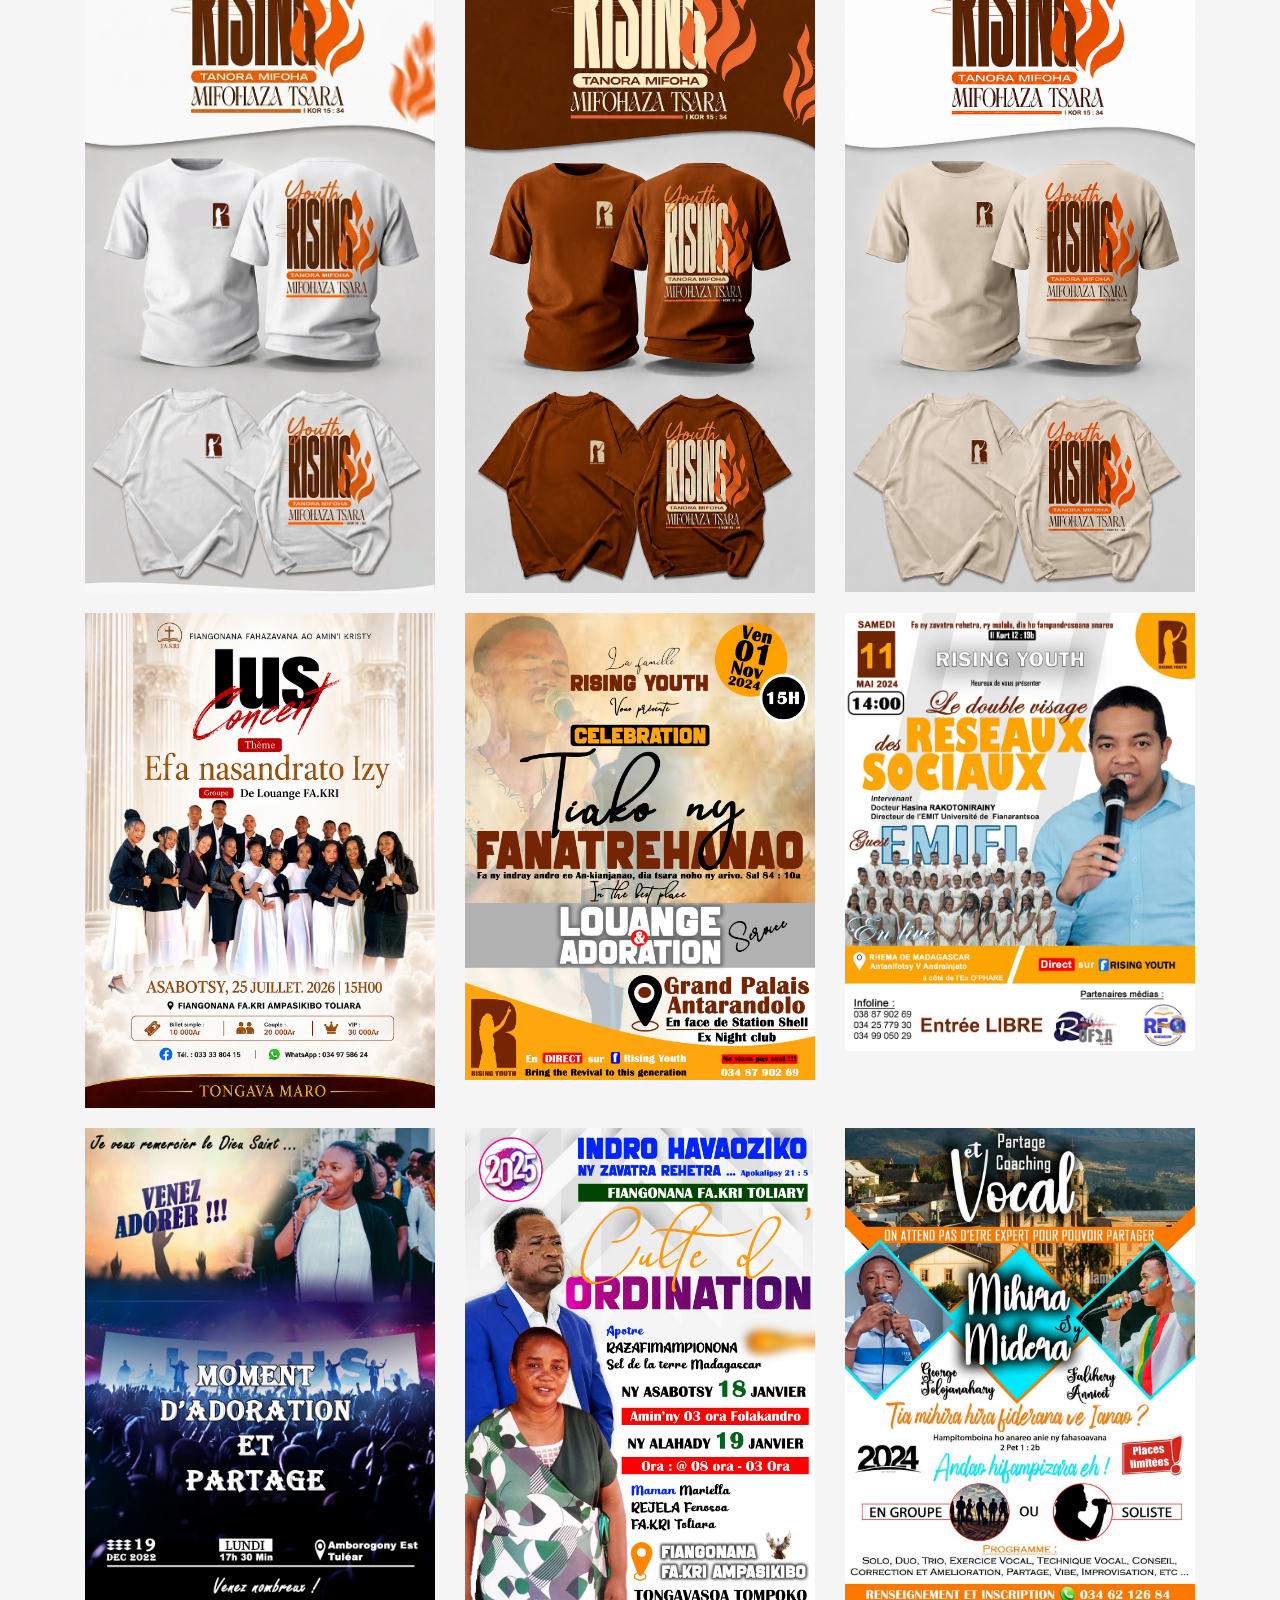
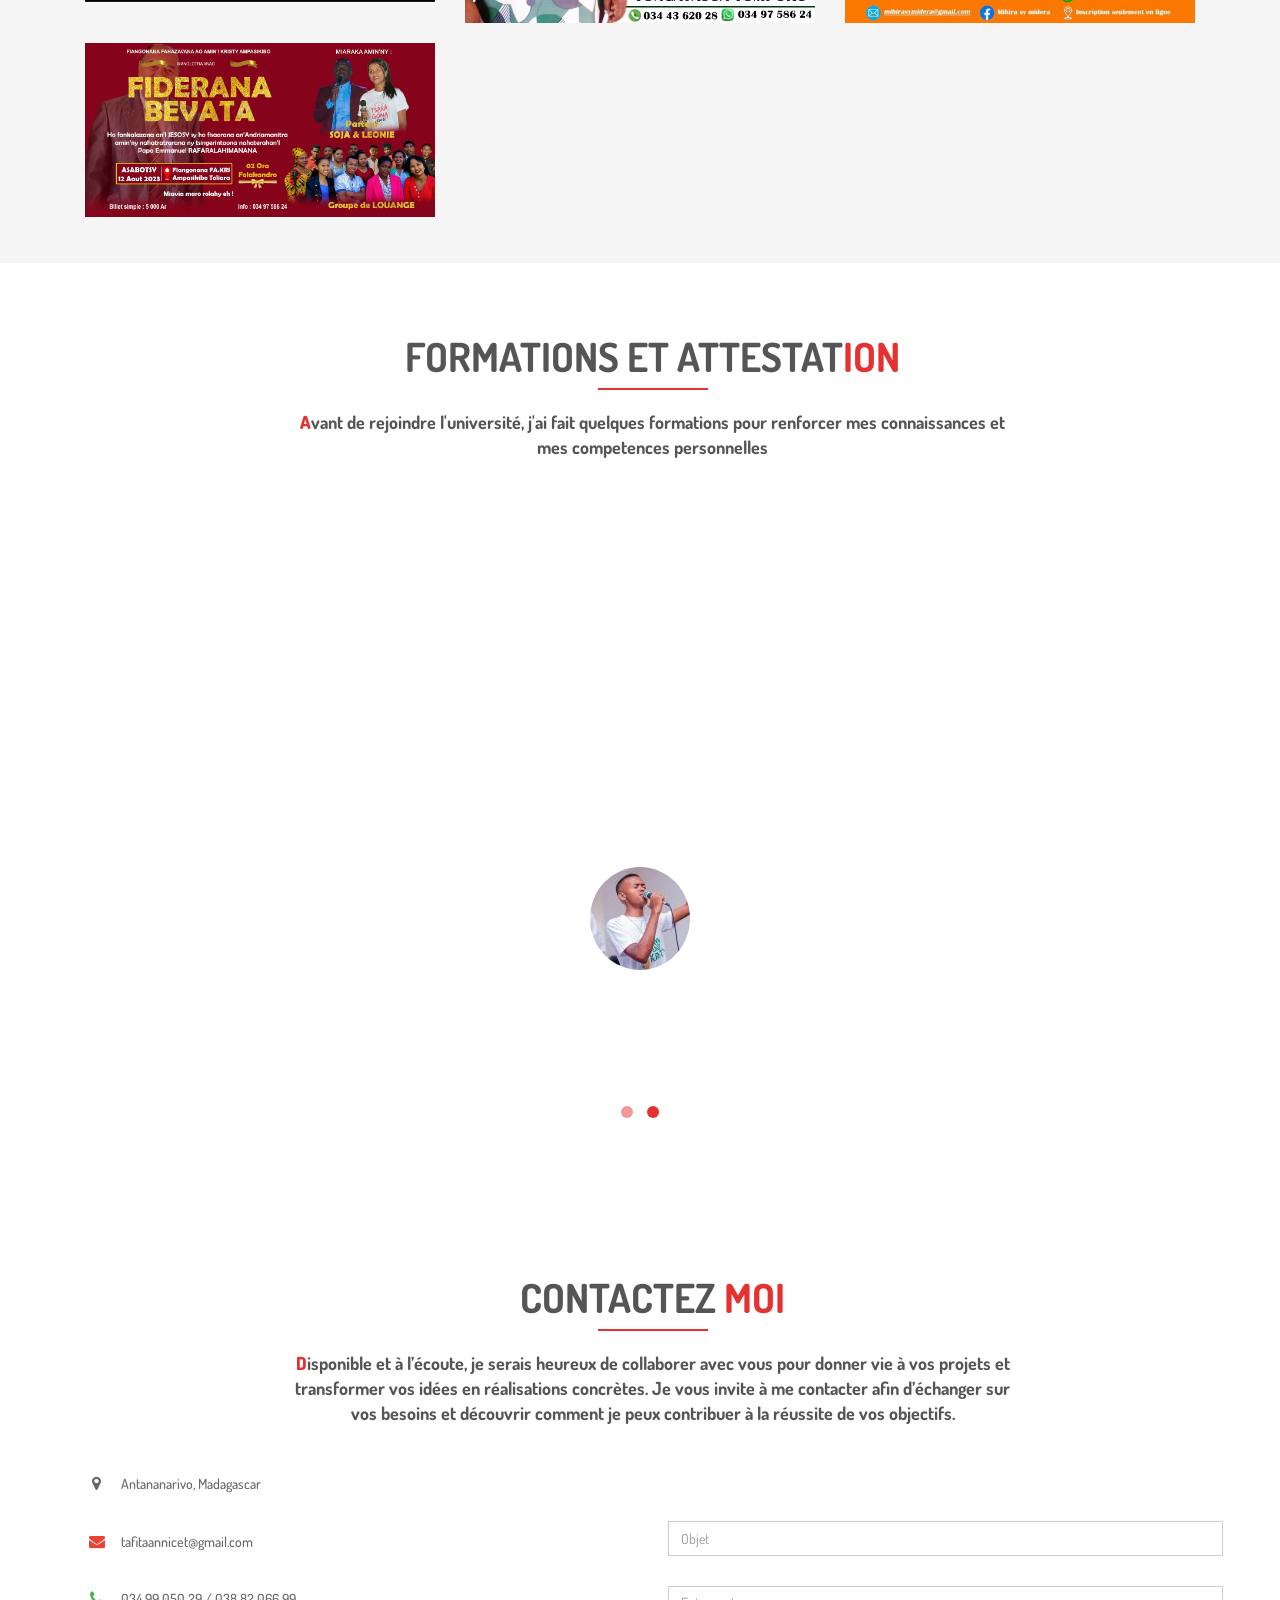
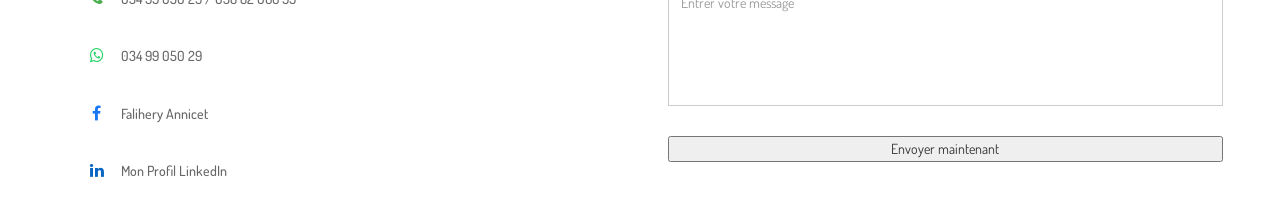
==== commit 74c5a8b7: "SEO : ajout balises canonique, Open Graph et optimisation des attributs alt" ====
--- a/index.html
+++ b/index.html
@@ -4,13 +4,24 @@
 	templatestock.co @templatestock
 	Released for free under the Creative Commons Attribution 3.0 license (templated.co/license)
 -->
-<html lang="en">
 <head>
 <meta charset="utf-8">
 <meta name="viewport" content="width=device-width, initial-scale=1.0">
 <meta name="description" content="Portfolio officiel de Falihery Annicet, spécialiste en Communication Numérique, Relations Publiques et Management de Projet à Madagascar.">
 <meta name="author" content="Falihery Annicet">
 <title>Falihery Annicet | Communication Numérique, Relations Publiques & Management de Projet</title>
+
+<!-- Balise Canonique -->
+<link rel="canonical" href="https://faliheryannicet.github.io/">
+
+<!-- Balises Open Graph -->
+<meta property="og:title" content="Falihery Annicet | Communication Numérique, Relations Publiques & Management de Projet" />
+<meta property="og:description" content="Portfolio officiel de Falihery Annicet, spécialiste en Communication Numérique, Relations Publiques et Management de Projet à Madagascar." />
+<meta property="og:image" content="https://faliheryannicet.github.io/images/Logo/3.png" />
+<meta property="og:url" content="https://faliheryannicet.github.io/" />
+<meta property="og:type" content="website" />
+
+<!-- Feuilles de style CSS -->
 <link rel="stylesheet" type="text/css" href="css/bootstrap.css">
 <link href="https://fonts.googleapis.com/css2?family=Dosis:wght@200..800&display=swap" rel="stylesheet">
 <link href="https://fonts.googleapis.com/css2?family=Inter:wght@300;400;500;600;700&display=swap" rel="stylesheet">
@@ -328,42 +339,42 @@
 </div>
     <div class="portfolio-items">
       <div class="col-md-4 col-sm-6 col-xs-12 portfolio-item">
-        <div class="portfolio-item-inner"> <img class="img-responsive" src="images/Portfolio/27.png" alt="">
+        <div class="portfolio-item-inner"> <img class="img-responsive" src="images/Portfolio/27.png" alt="Projet de design graphique - invitation personnalisée">
           <div class="portfolio-info"> <a class="preview" href="images/Portfolio/27.png" data-rel="prettyPhoto"><i class="fa fa-eye"></i></a>
             <h6>Voir</h6>
           </div>
         </div>
       </div>
       <div class="col-md-4 col-sm-6 col-xs-12 portfolio-item corporate portfolio">
-        <div class="portfolio-item-inner"> <img class="img-responsive" src="images/Portfolio/28.png" alt="">
+        <div class="portfolio-item-inner"> <img class="img-responsive" src="images/Portfolio/28.png" alt="Projet de design graphique - invitation personnalisée">
           <div class="portfolio-info"> <a class="preview" href="images/Portfolio/28.png" data-rel="prettyPhoto"><i class="fa fa-eye"></i></a>
             <h6>Voir</h6>
           </div>
         </div>
       </div>
       <div class="col-md-4 col-sm-6 col-xs-12 portfolio-item creative">
-        <div class="portfolio-item-inner"> <img class="img-responsive" src="images/Portfolio/18.png" alt="">
+        <div class="portfolio-item-inner"> <img class="img-responsive" src="images/Portfolio/18.png" alt="Projet de design graphique - invitation personnalisée">
           <div class="portfolio-info"> <a class="preview" href="images/Portfolio/18.png" data-rel="prettyPhoto"><i class="fa fa-eye"></i></a>
             <h6>Voir</h6>
           </div>
         </div>
       </div>
       <div class="col-md-4 col-sm-6 col-xs-12 portfolio-item corporate">
-        <div class="portfolio-item-inner"> <img class="img-responsive" src="images/Portfolio/17.jpg" alt="">
+        <div class="portfolio-item-inner"> <img class="img-responsive" src="images/Portfolio/17.jpg" alt="Projet de design graphique - invitation personnalisée">
           <div class="portfolio-info"> <a class="preview" href="images/Portfolio/17.jpg" data-rel="prettyPhoto"><i class="fa fa-eye"></i></a>
             <h6>Voir</h6>
           </div>
         </div>
       </div>
       <div class="col-md-4 col-sm-6 col-xs-12 portfolio-item creative portfolio">
-        <div class="portfolio-item-inner"> <img class="img-responsive" src="images/Portfolio/20.jpg" alt="">
+        <div class="portfolio-item-inner"> <img class="img-responsive" src="images/Portfolio/20.jpg" alt="Projet de design graphique - invitation personnalisée">
           <div class="portfolio-info"> <a class="preview" href="images/Portfolio/20.jpg" data-rel="prettyPhoto"><i class="fa fa-eye"></i></a>
             <h6>Voir</h6>
           </div>
         </div>
       </div>
       <div class="col-md-4 col-sm-6 col-xs-12 portfolio-item corporate">
-        <div class="portfolio-item-inner"> <img class="img-responsive" src="images/Portfolio/15.jpg" alt="">
+        <div class="portfolio-item-inner"> <img class="img-responsive" src="images/Portfolio/15.jpg" alt="Projet de design graphique - invitation personnalisée">
           <div class="portfolio-info"> <a class="preview" href="images/Portfolio/15.jpg" data-rel="prettyPhoto"><i class="fa fa-eye"></i></a>
             <h6>Voir</h6>
           </div>
@@ -371,7 +382,7 @@
       </div>
 <div class="col-md-4 col-sm-6 col-xs-12 portfolio-item corporate">
   <div class="portfolio-item-inner">
-    <img class="img-responsive" src="images/Portfolio/19.jpg" alt="">
+    <img class="img-responsive" src="images/Portfolio/19.jpg" alt="Projet de design graphique - invitation personnalisée">
     <div class="portfolio-info">
       <a class="preview" href="images/Portfolio/19.jpg" data-rel="prettyPhoto"><i class="fa fa-eye"></i></a>
       <h6>Voir</h6>
@@ -380,7 +391,7 @@
 </div>
 <div class="col-md-4 col-sm-6 col-xs-12 portfolio-item corporate">
   <div class="portfolio-item-inner">
-    <img class="img-responsive" src="images/Portfolio/22.png" alt="">
+    <img class="img-responsive" src="images/Portfolio/22.png" alt="Projet de design graphique - invitation personnalisée">
     <div class="portfolio-info">
       <a class="preview" href="images/Portfolio/22.png" data-rel="prettyPhoto"><i class="fa fa-eye"></i></a>
       <h6>Voir</h6>
@@ -388,7 +399,7 @@
   </div>
 </div>
       <div class="col-md-4 col-sm-6 col-xs-12 portfolio-item corporate">
-        <div class="portfolio-item-inner"> <img class="img-responsive" src="images/Portfolio/12.jpg" alt="">
+        <div class="portfolio-item-inner"> <img class="img-responsive" src="images/Portfolio/12.jpg" alt="Projet de design graphique - invitation personnalisée">
           <div class="portfolio-info"> <a class="preview" href="images/Portfolio/12.jpg" data-rel="prettyPhoto"><i class="fa fa-eye"></i></a>
             <h6>Voir</h6>
           </div>
@@ -397,7 +408,7 @@
       
 <div class="col-md-4 col-sm-6 col-xs-12 portfolio-item corporate">
   <div class="portfolio-item-inner">
-    <img class="img-responsive" src="images/Portfolio/23.png" alt="">
+    <img class="img-responsive" src="images/Portfolio/23.png" alt="Projet de design graphique - invitation personnalisée">
     <div class="portfolio-info">
       <a class="preview" href="images/Portfolio/23.png" data-rel="prettyPhoto"><i class="fa fa-eye"></i></a>
       <h6>Voir</h6>
@@ -407,7 +418,7 @@
 
 <div class="col-md-4 col-sm-6 col-xs-12 portfolio-item corporate">
   <div class="portfolio-item-inner">
-    <img class="img-responsive" src="images/Portfolio/24.png" alt="">
+    <img class="img-responsive" src="images/Portfolio/24.png" alt="Projet de design graphique - invitation personnalisée">
     <div class="portfolio-info">
       <a class="preview" href="images/Portfolio/24.png" data-rel="prettyPhoto"><i class="fa fa-eye"></i></a>
       <h6>Voir</h6>
@@ -417,7 +428,7 @@
 
 <div class="col-md-4 col-sm-6 col-xs-12 portfolio-item corporate">
   <div class="portfolio-item-inner">
-    <img class="img-responsive" src="images/Portfolio/25.png" alt="">
+    <img class="img-responsive" src="images/Portfolio/25.png" alt="Projet de design graphique - invitation personnalisée">
     <div class="portfolio-info">
       <a class="preview" href="images/Portfolio/25.png" data-rel="prettyPhoto"><i class="fa fa-eye"></i></a>
       <h6>Voir</h6>
@@ -426,7 +437,7 @@
 </div>
       <div class="col-md-4 col-sm-6 col-xs-12 portfolio-item corporate">
   <div class="portfolio-item-inner">
-    <img class="img-responsive" src="images/Portfolio/21.jpg" alt="">
+    <img class="img-responsive" src="images/Portfolio/21.jpg" alt="Projet de design graphique - invitation personnalisée">
     <div class="portfolio-info">
       <a class="preview" href="images/Portfolio/21.jpg" data-rel="prettyPhoto"><i class="fa fa-eye"></i></a>
       <h6>Voir</h6>
@@ -436,7 +447,7 @@
 
 <div class="col-md-4 col-sm-6 col-xs-12 portfolio-item corporate">
   <div class="portfolio-item-inner">
-    <img class="img-responsive" src="images/Portfolio/26.jpg" alt="">
+    <img class="img-responsive" src="images/Portfolio/26.jpg" alt="Projet de design graphique - invitation personnalisée">
     <div class="portfolio-info">
       <a class="preview" href="images/Portfolio/26.jpg" data-rel="prettyPhoto"><i class="fa fa-eye"></i></a>
       <h6>Voir</h6>
@@ -446,7 +457,7 @@
 
 <div class="col-md-4 col-sm-6 col-xs-12 portfolio-item corporate">
   <div class="portfolio-item-inner">
-    <img class="img-responsive" src="images/Portfolio/13.jpg" alt="">
+    <img class="img-responsive" src="images/Portfolio/13.jpg" alt="Projet de design graphique - invitation personnalisée">
     <div class="portfolio-info">
       <a class="preview" href="images/Portfolio/13.jpg" data-rel="prettyPhoto"><i class="fa fa-eye"></i></a>
       <h6>Voir</h6>
@@ -456,7 +467,7 @@
 
 <div class="col-md-4 col-sm-6 col-xs-12 portfolio-item corporate">
   <div class="portfolio-item-inner">
-    <img class="img-responsive" src="images/Portfolio/11.jpg" alt="">
+    <img class="img-responsive" src="images/Portfolio/11.jpg" alt="Projet de design graphique - invitation personnalisée">
     <div class="portfolio-info">
       <a class="preview" href="images/Portfolio/11.jpg" data-rel="prettyPhoto"><i class="fa fa-eye"></i></a>
       <h6>Voir</h6>
@@ -466,7 +477,7 @@
 
 <div class="col-md-4 col-sm-6 col-xs-12 portfolio-item corporate">
   <div class="portfolio-item-inner">
-    <img class="img-responsive" src="images/Portfolio/16.jpg" alt="">
+    <img class="img-responsive" src="images/Portfolio/16.jpg" alt="Projet de design graphique - invitation personnalisée">
     <div class="portfolio-info">
       <a class="preview" href="images/Portfolio/16.jpg" data-rel="prettyPhoto"><i class="fa fa-eye"></i></a>
       <h6>Voir</h6>
@@ -476,7 +487,7 @@
 
 <div class="col-md-4 col-sm-6 col-xs-12 portfolio-item corporate">
   <div class="portfolio-item-inner">
-    <img class="img-responsive" src="images/Portfolio/29.jpeg" alt="">
+    <img class="img-responsive" src="images/Portfolio/29.jpeg" alt="Projet de design graphique - invitation personnalisée">
     <div class="portfolio-info">
       <a class="preview" href="images/Portfolio/29.jpeg" data-rel="prettyPhoto"><i class="fa fa-eye"></i></a>
       <h6>Voir</h6>
@@ -486,7 +497,7 @@
 
 <div class="col-md-4 col-sm-6 col-xs-12 portfolio-item corporate">
   <div class="portfolio-item-inner">
-    <img class="img-responsive" src="images/Portfolio/14.jpg" alt="">
+    <img class="img-responsive" src="images/Portfolio/14.jpg" alt="Projet de design graphique - invitation personnalisée">
     <div class="portfolio-info">
       <a class="preview" href="images/Portfolio/14.jpg" data-rel="prettyPhoto"><i class="fa fa-eye"></i></a>
       <h6>Voir</h6>
